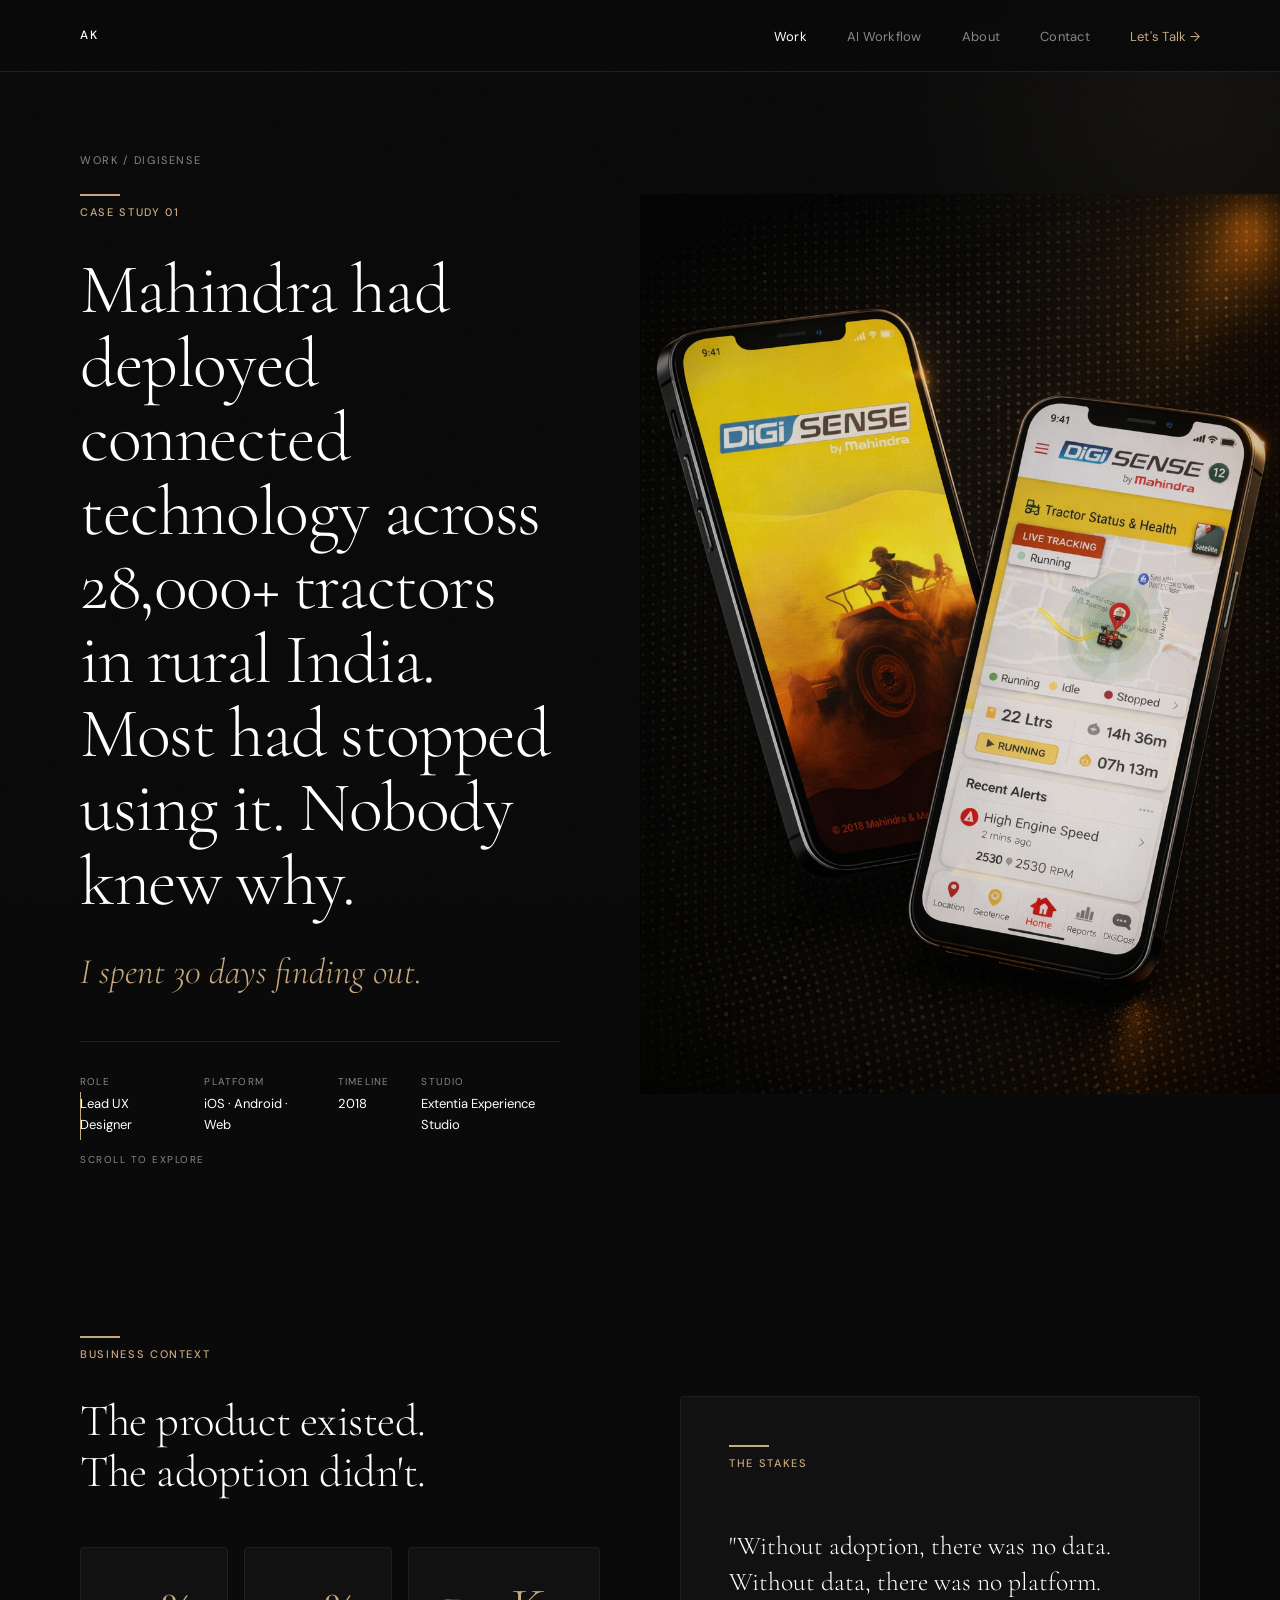
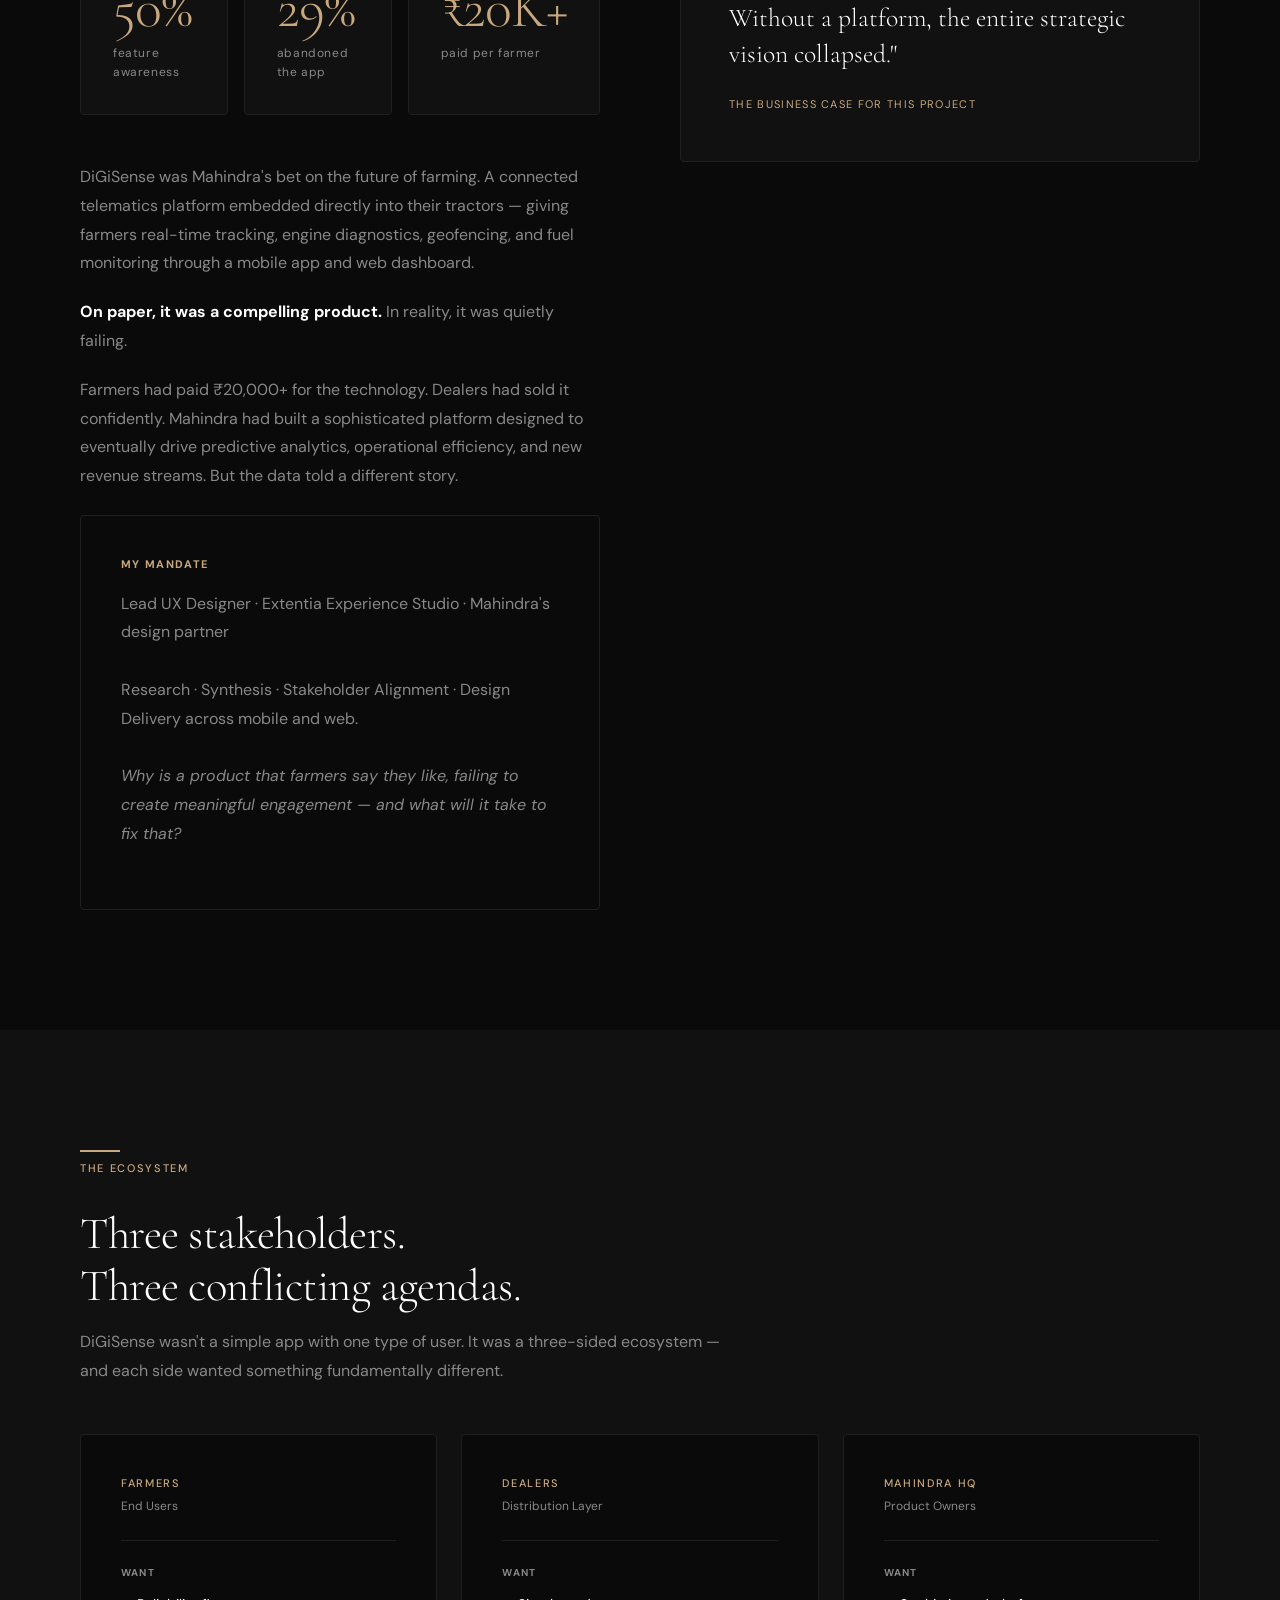
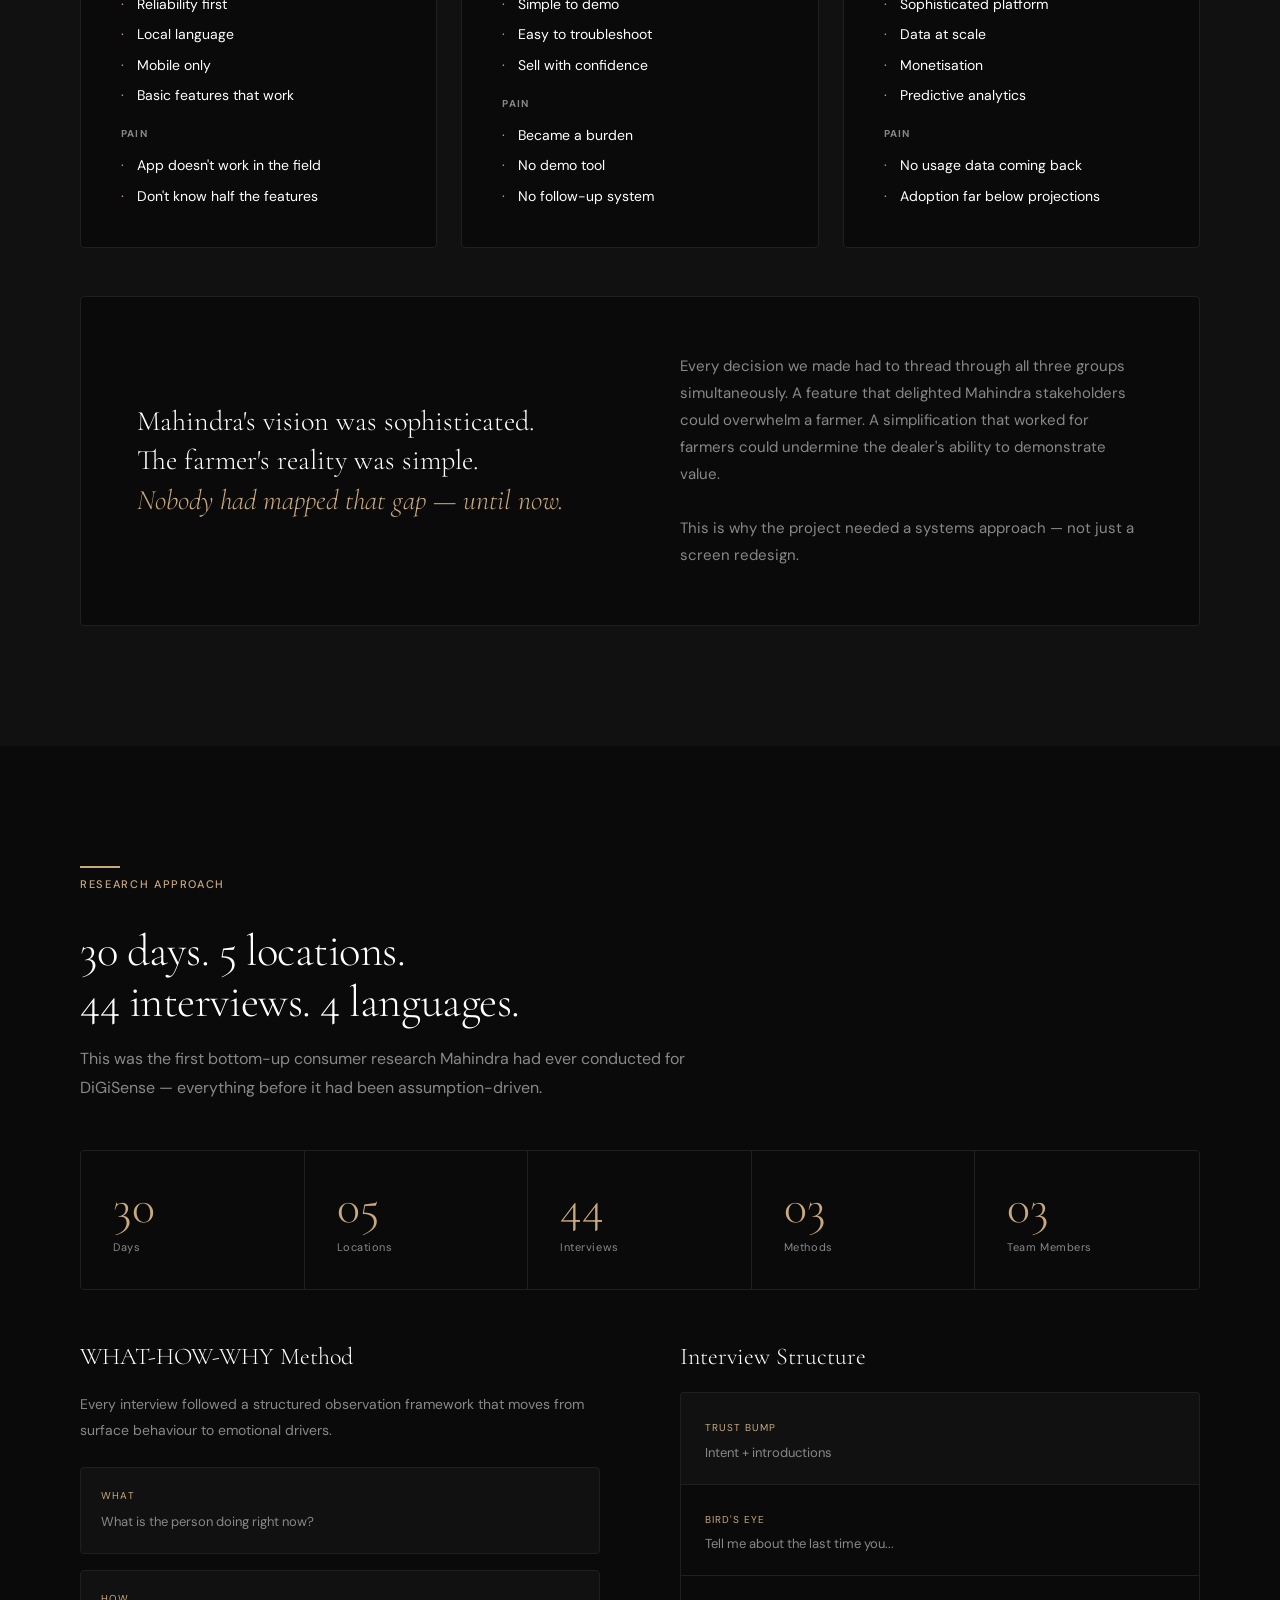
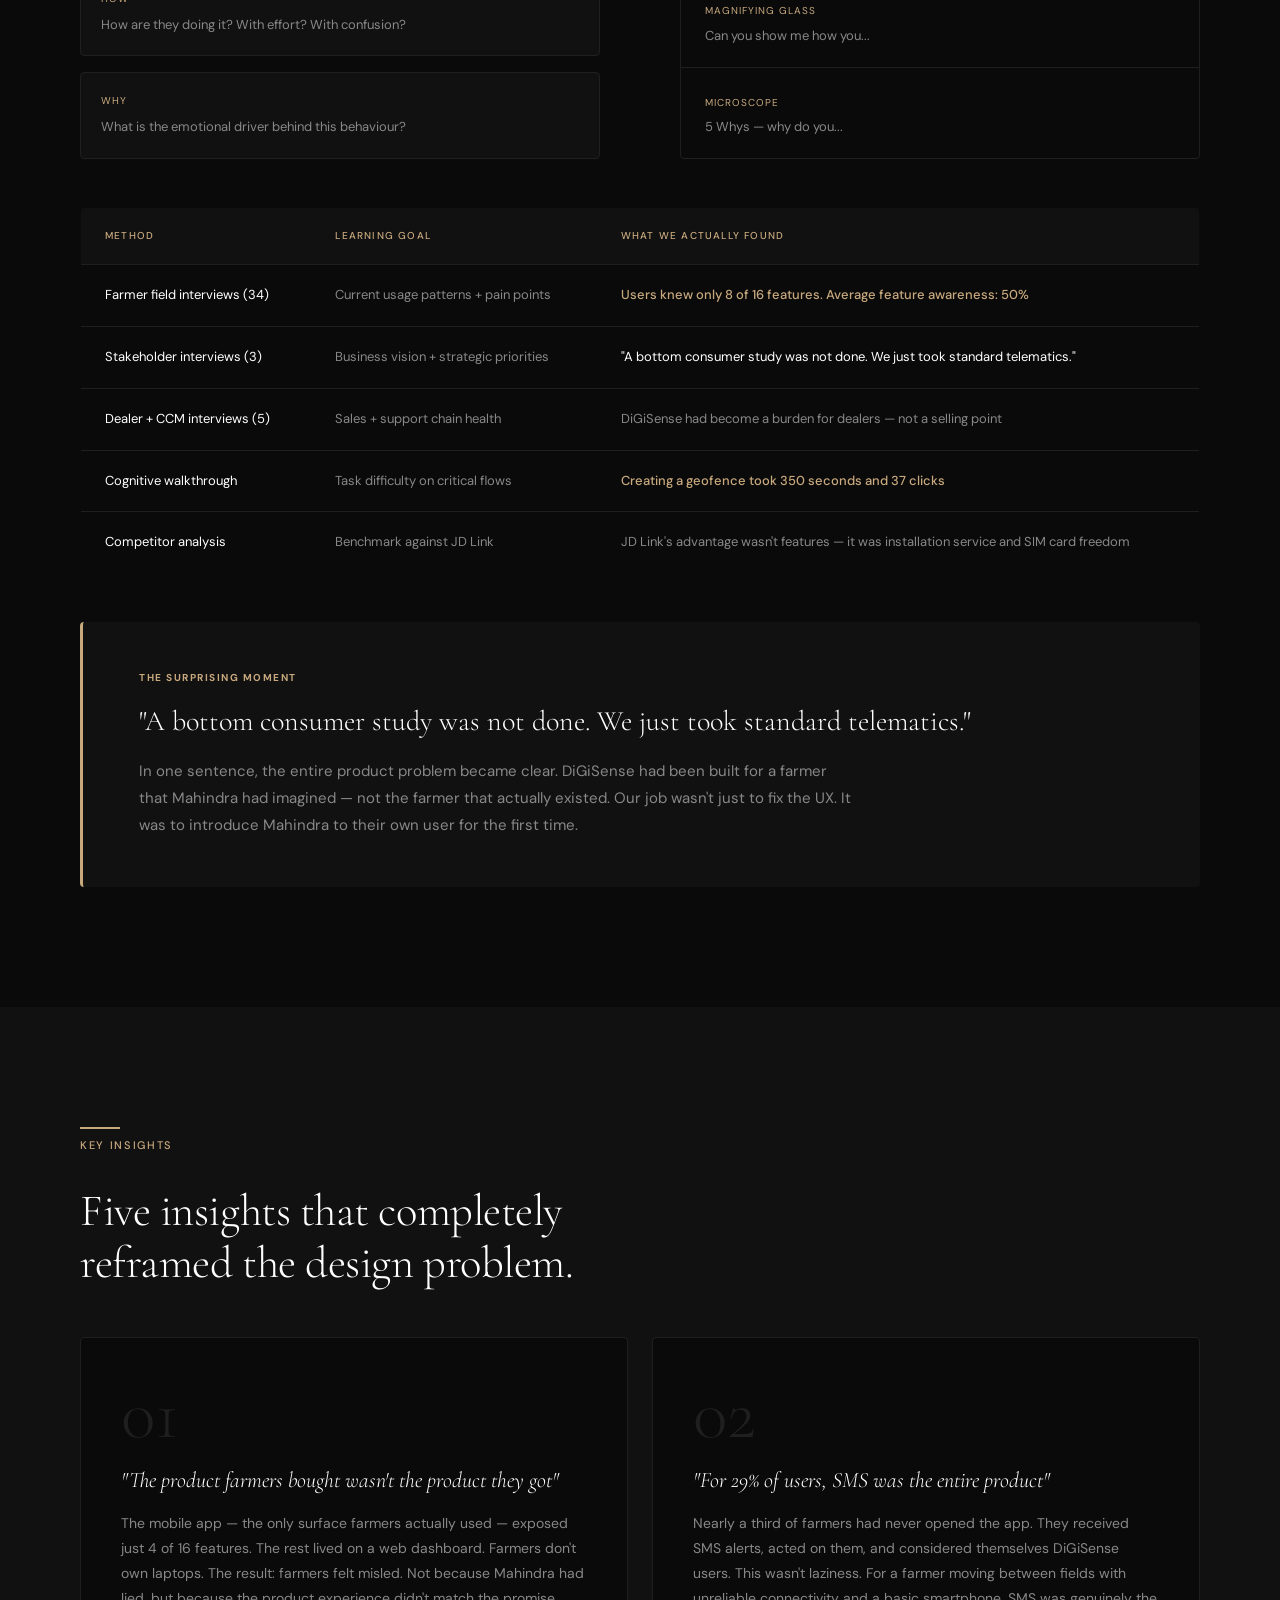
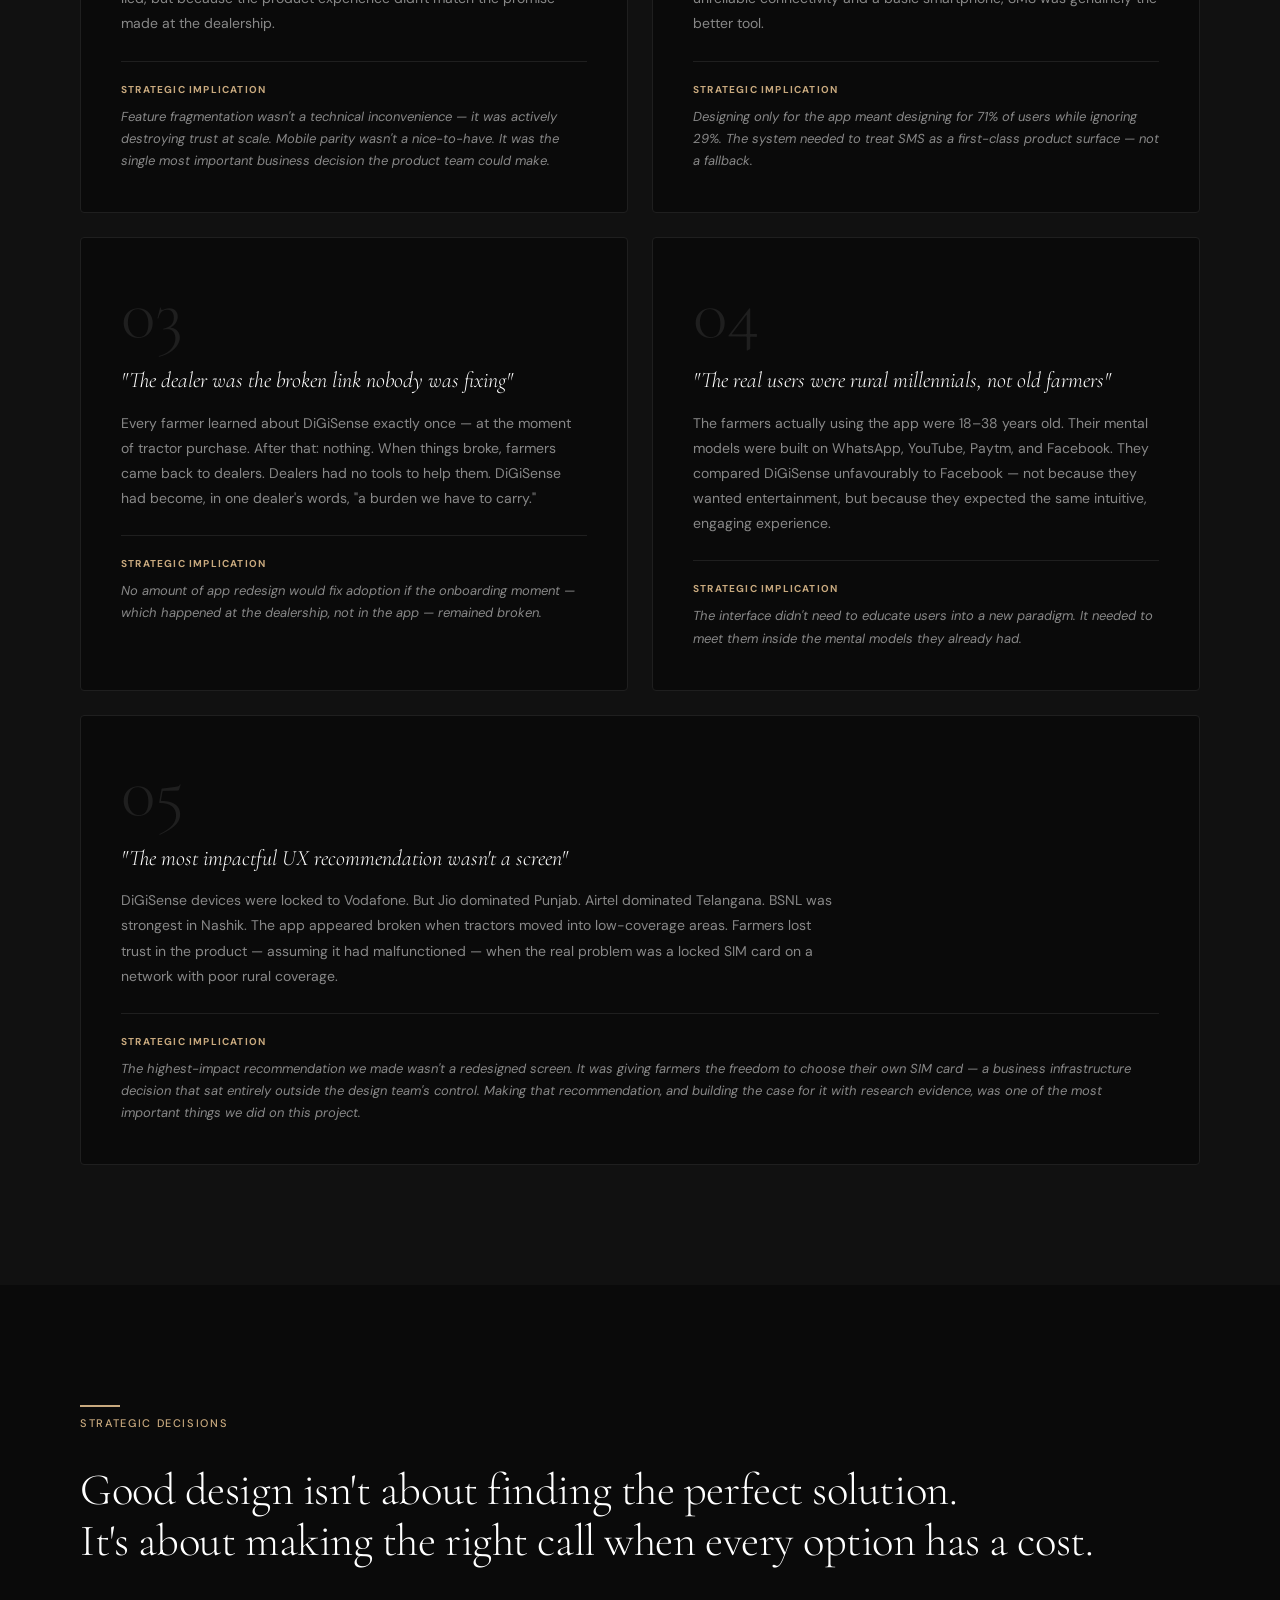
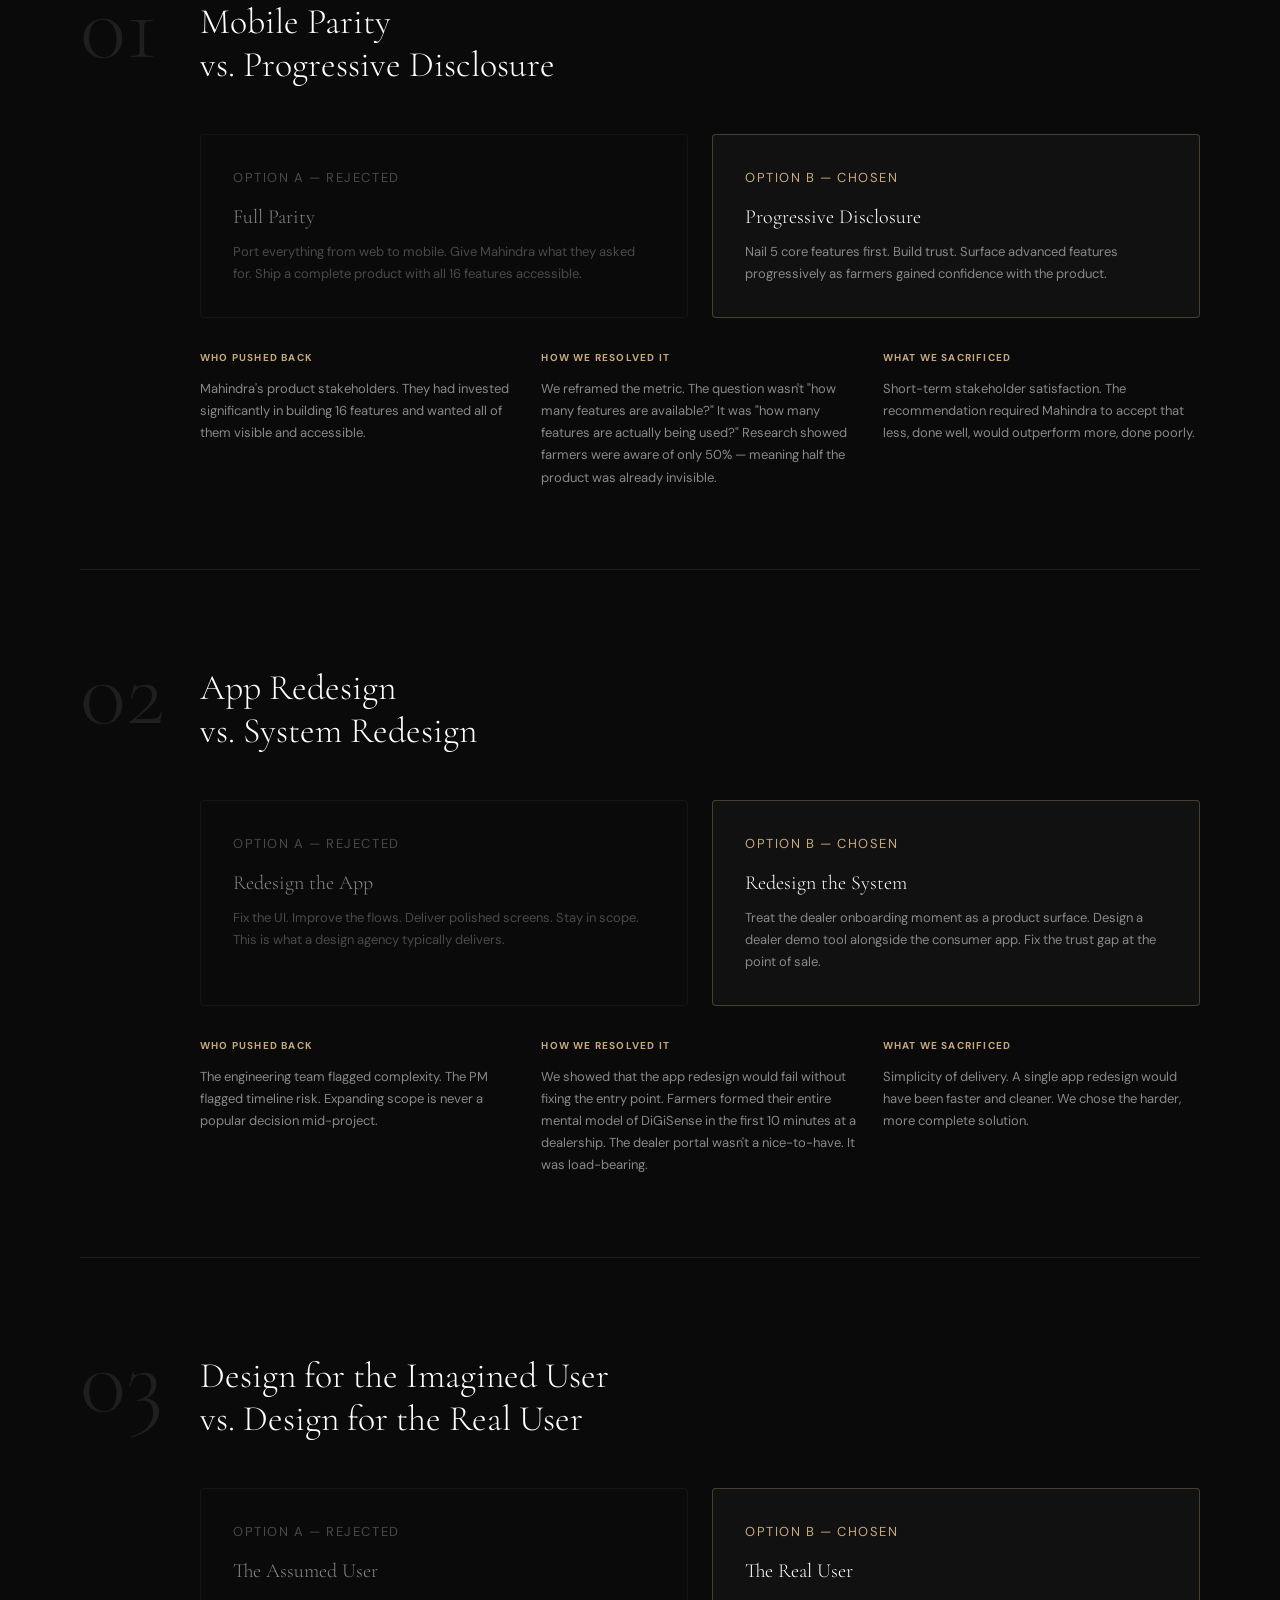
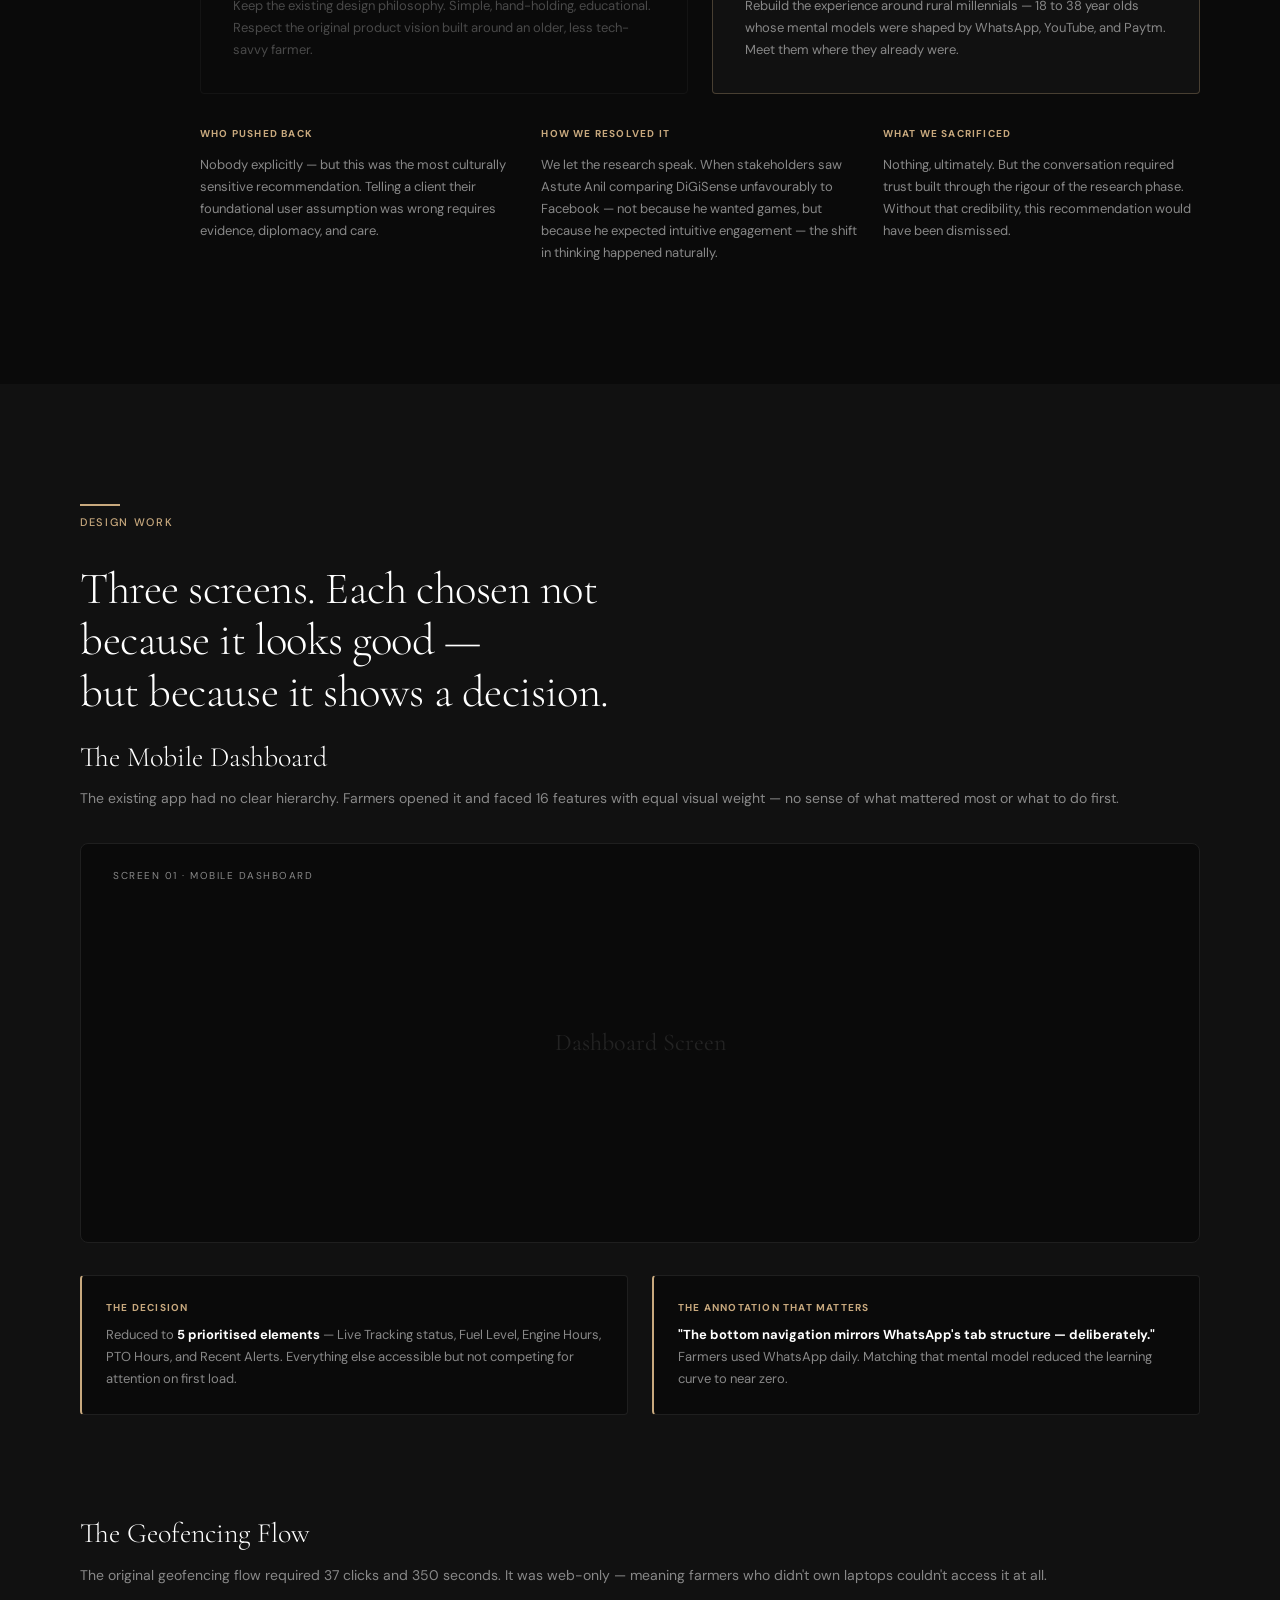
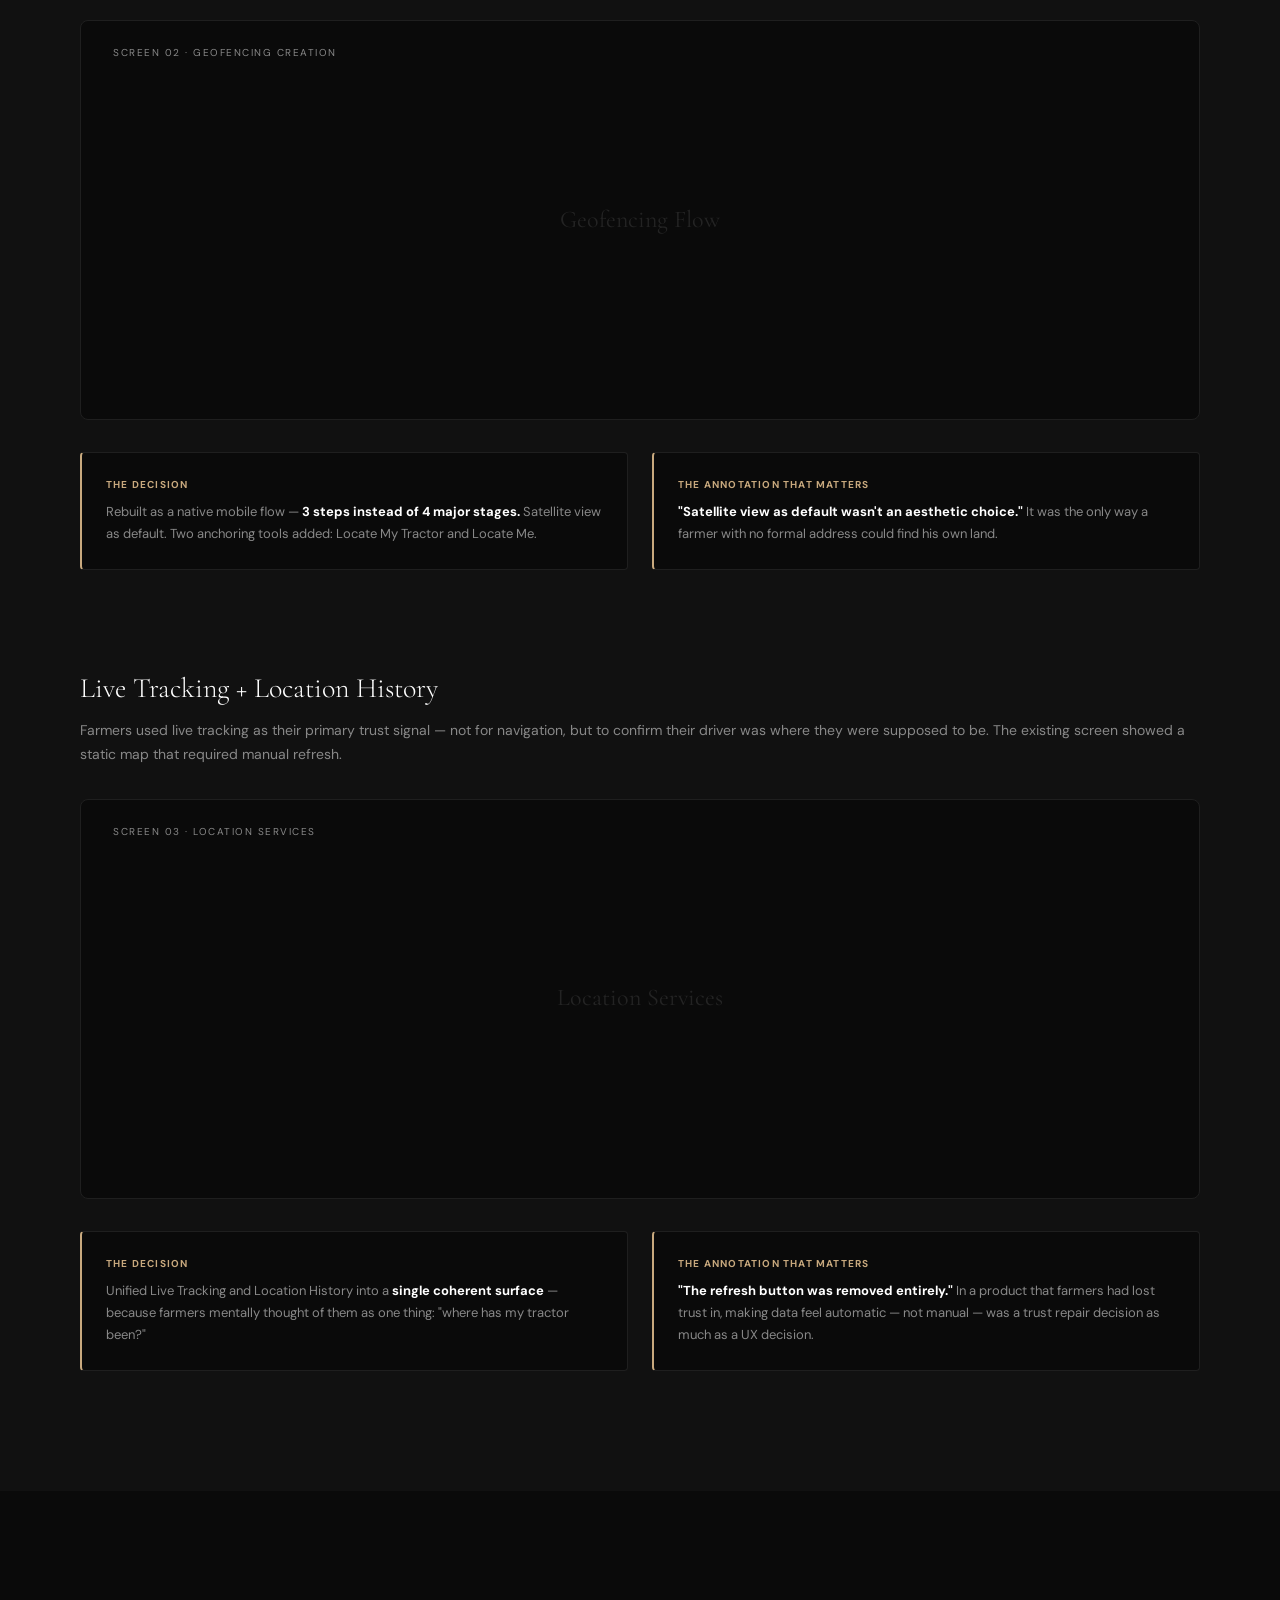
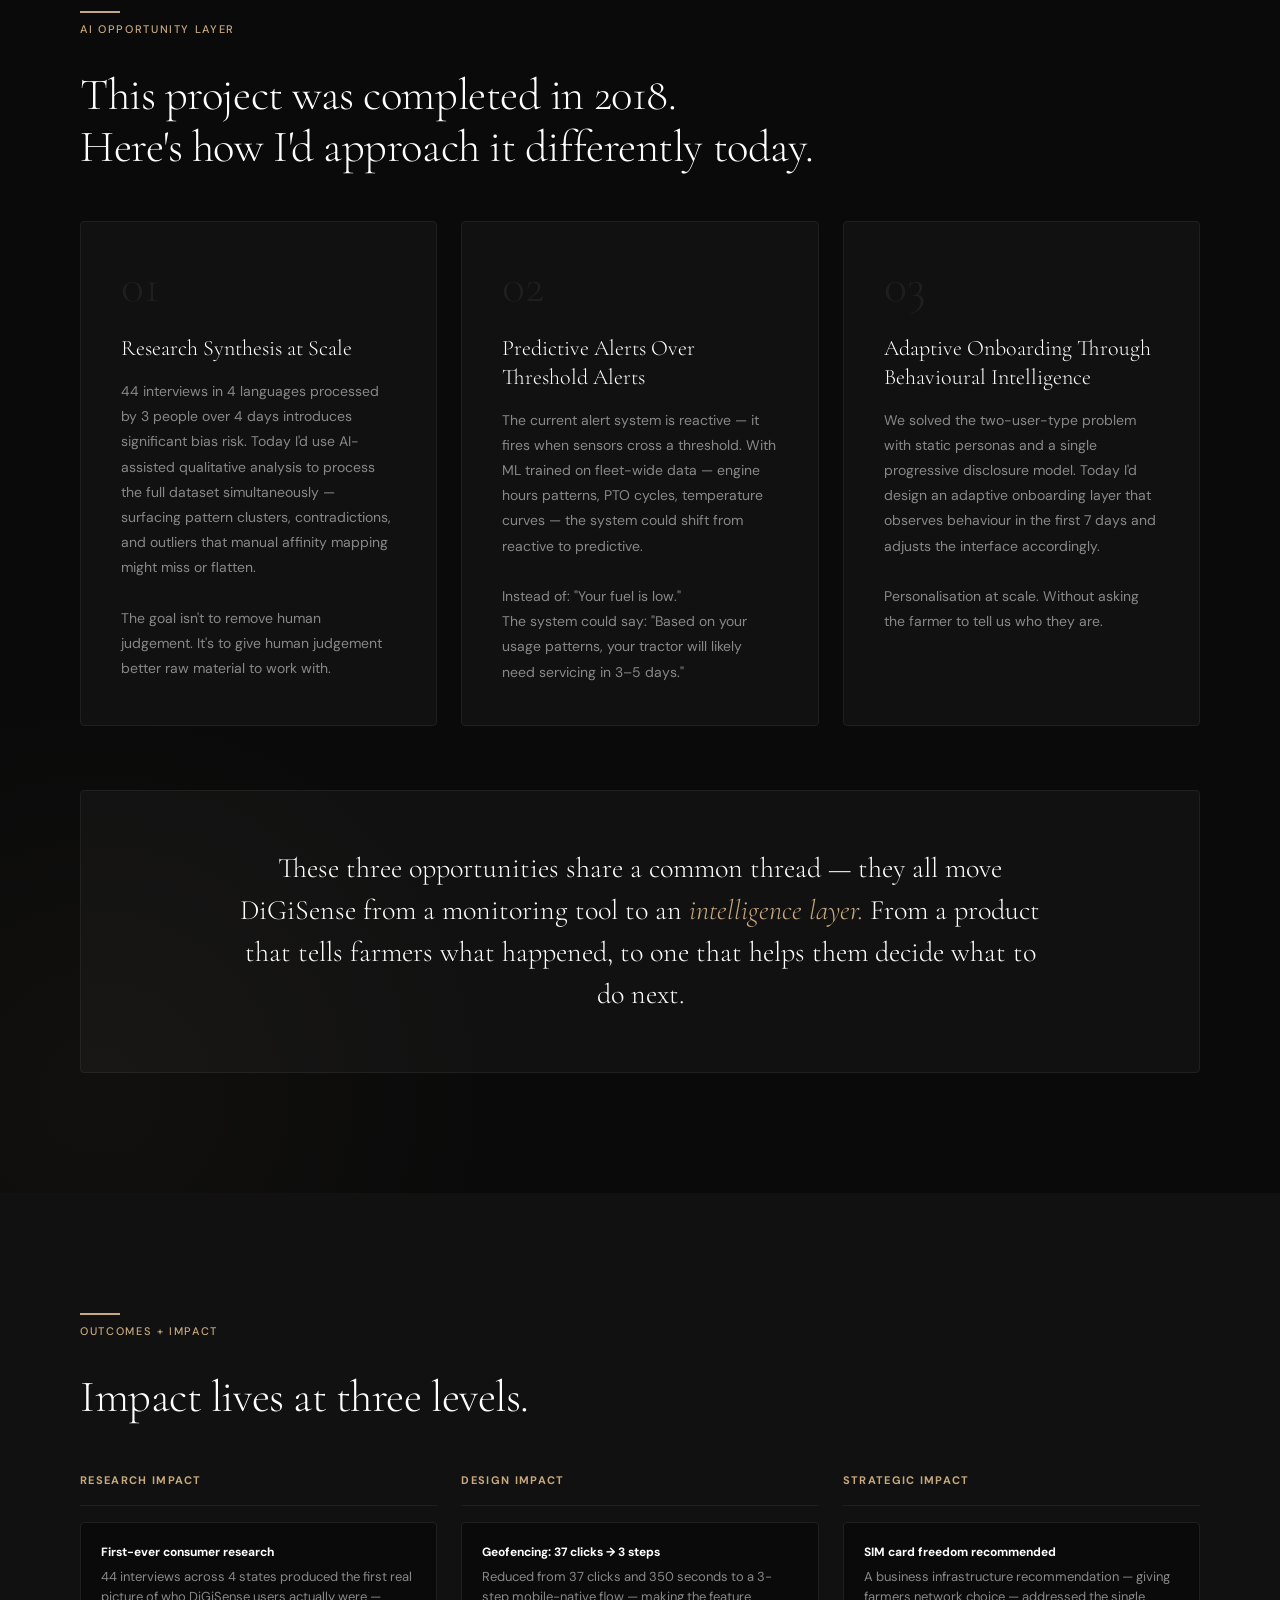
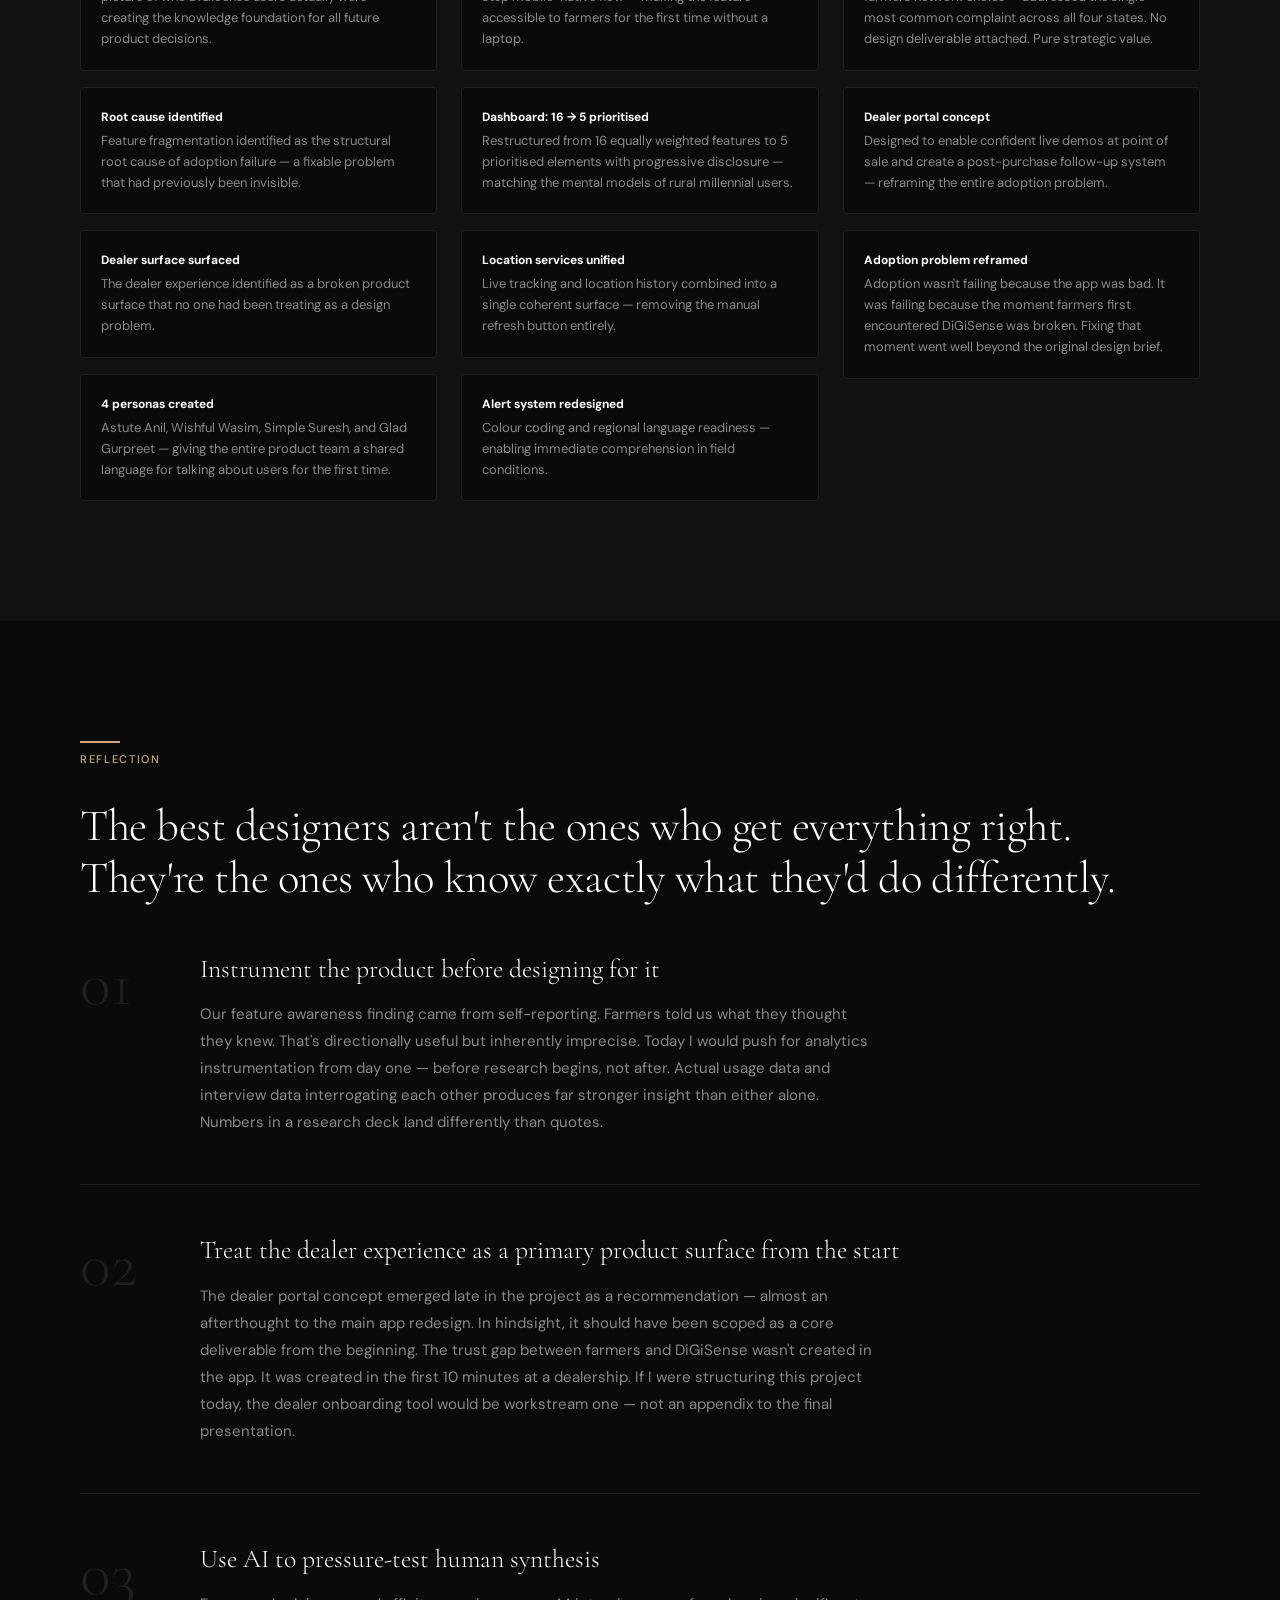
==== digisense.html @ 22fe9396 "Homepage done Fixing section started-" ====
<!DOCTYPE html>
<html lang="en">
<head>
<meta charset="UTF-8">
<meta name="viewport" content="width=device-width, initial-scale=1.0">
<title>Mahindra DiGiSense — Ameya Kulkarni</title>
<link rel="preconnect" href="https://fonts.googleapis.com">
<link rel="preconnect" href="https://fonts.gstatic.com" crossorigin>
<link href="https://fonts.googleapis.com/css2?family=Cormorant+Garamond:ital,wght@0,300;0,400;1,300;1,400&family=DM+Sans:wght@300;400;500&display=swap" rel="stylesheet">
<style>
  :root {
    --bg: #0A0A0A;
    --surface: #111111;
    --border: #1F1F1F;
    --text: #FFFFFF;
    --muted: #888888;
    --accent: #C8A97E;
    --font-display: 'Cormorant Garamond', serif;
    --font-body: 'DM Sans', sans-serif;
  }

  *, *::before, *::after { box-sizing: border-box; margin: 0; padding: 0; }

  html { scroll-behavior: smooth; }

  body {
    background: var(--bg);
    color: var(--text);
    font-family: var(--font-body);
    font-weight: 400;
    line-height: 1.6;
    -webkit-font-smoothing: antialiased;
  }

  /* ── NOISE TEXTURE OVERLAY ── */
  body::before {
    content: '';
    position: fixed;
    inset: 0;
    background-image: url("data:image/svg+xml,%3Csvg viewBox='0 0 256 256' xmlns='http://www.w3.org/2000/svg'%3E%3Cfilter id='noise'%3E%3CfeTurbulence type='fractalNoise' baseFrequency='0.9' numOctaves='4' stitchTiles='stitch'/%3E%3C/filter%3E%3Crect width='100%25' height='100%25' filter='url(%23noise)' opacity='0.03'/%3E%3C/svg%3E");
    pointer-events: none;
    z-index: 1000;
    opacity: 0.4;
  }

  /* ── NAVIGATION ── */
  nav {
    position: fixed;
    top: 0;
    left: 0;
    right: 0;
    height: 72px;
    display: flex;
    align-items: center;
    justify-content: space-between;
    padding: 0 80px;
    background: rgba(10,10,10,0.92);
    backdrop-filter: blur(12px);
    border-bottom: 1px solid var(--border);
    z-index: 100;
  }

  .nav-logo {
    font-family: var(--font-body);
    font-size: 12px;
    font-weight: 500;
    letter-spacing: 0.2em;
    color: var(--text);
    text-decoration: none;
  }

  .nav-links {
    display: flex;
    align-items: center;
    gap: 40px;
    list-style: none;
  }

  .nav-links a {
    font-size: 13px;
    color: var(--muted);
    text-decoration: none;
    letter-spacing: 0.02em;
    transition: color 0.2s;
  }

  .nav-links a:hover,
  .nav-links a.active { color: var(--text); }

  .nav-links .cta {
    color: var(--accent);
  }

  /* ── HAMBURGER BUTTON ── */
  .nav-hamburger {
    display: none;
    flex-direction: column;
    justify-content: center;
    align-items: flex-end;
    gap: 5px;
    width: 44px;
    height: 44px;
    background: none;
    border: none;
    cursor: pointer;
    padding: 0;
    flex-shrink: 0;
  }

  .nav-hamburger span {
    display: block;
    height: 1.5px;
    background: var(--text);
    border-radius: 1px;
    transform-origin: right center;
    transition: transform 0.35s cubic-bezier(0.16, 1, 0.3, 1),
                opacity 0.2s ease,
                width 0.3s cubic-bezier(0.16, 1, 0.3, 1);
  }

  .nav-hamburger span:nth-child(1) { width: 24px; }
  .nav-hamburger span:nth-child(2) { width: 18px; }
  .nav-hamburger span:nth-child(3) { width: 12px; }

  .nav-hamburger.is-open span:nth-child(1) {
    width: 24px;
    transform: translateY(6.5px) rotate(-45deg);
  }
  .nav-hamburger.is-open span:nth-child(2) {
    opacity: 0;
    width: 0;
  }
  .nav-hamburger.is-open span:nth-child(3) {
    width: 24px;
    transform: translateY(-6.5px) rotate(45deg);
  }

  /* ── MOBILE MENU OVERLAY ── */
  .mobile-menu {
    position: fixed;
    inset: 0;
    background: rgba(10, 10, 10, 0.97);
    backdrop-filter: blur(20px);
    -webkit-backdrop-filter: blur(20px);
    z-index: 99;
    display: flex;
    flex-direction: column;
    justify-content: center;
    padding: 96px 40px 48px;
    opacity: 0;
    pointer-events: none;
    transition: opacity 0.3s ease;
  }

  .mobile-menu.is-open {
    opacity: 1;
    pointer-events: all;
  }

  .mobile-menu-links {
    list-style: none;
    display: flex;
    flex-direction: column;
    gap: 0;
    flex: 1;
    justify-content: center;
  }

  .mobile-menu-links li {
    overflow: hidden;
    border-bottom: 1px solid var(--border);
  }

  .mobile-menu-links li:first-child {
    border-top: 1px solid var(--border);
  }

  .mobile-menu-links a {
    display: flex;
    align-items: center;
    justify-content: space-between;
    font-family: var(--font-display);
    font-size: clamp(36px, 9vw, 52px);
    font-weight: 300;
    color: var(--muted);
    text-decoration: none;
    letter-spacing: -0.01em;
    line-height: 1;
    padding: 22px 0;
    transform: translateY(48px);
    opacity: 0;
    transition: transform 0.5s cubic-bezier(0.16, 1, 0.3, 1),
                opacity 0.4s ease,
                color 0.2s ease;
  }

  .mobile-menu.is-open .mobile-menu-links a {
    transform: translateY(0);
    opacity: 1;
  }

  .mobile-menu.is-open .mobile-menu-links li:nth-child(1) a { transition-delay: 0.07s; }
  .mobile-menu.is-open .mobile-menu-links li:nth-child(2) a { transition-delay: 0.13s; }
  .mobile-menu.is-open .mobile-menu-links li:nth-child(3) a { transition-delay: 0.19s; }
  .mobile-menu.is-open .mobile-menu-links li:nth-child(4) a { transition-delay: 0.25s; }

  .mobile-menu-links a:hover { color: var(--text); }

  .mobile-menu-links a .menu-arrow {
    font-family: var(--font-body);
    font-size: 16px;
    color: var(--border);
    transition: color 0.2s, transform 0.2s;
    flex-shrink: 0;
  }

  .mobile-menu-links a:hover .menu-arrow {
    color: var(--accent);
    transform: translate(4px, -4px);
  }

  .mobile-menu-footer {
    padding-top: 32px;
    border-top: 1px solid var(--border);
    display: flex;
    justify-content: space-between;
    align-items: center;
    flex-shrink: 0;
  }

  .mobile-menu-footer-label {
    font-size: 11px;
    letter-spacing: 0.12em;
    color: var(--muted);
    text-transform: uppercase;
  }

  .mobile-menu-footer-cta {
    font-size: 12px;
    font-weight: 500;
    letter-spacing: 0.1em;
    color: var(--accent);
    text-decoration: none;
    text-transform: uppercase;
    transition: opacity 0.2s;
  }

  .mobile-menu-footer-cta:hover { opacity: 0.75; }

  /* ── LAYOUT HELPERS ── */
  .container {
    max-width: 1280px;
    margin: 0 auto;
    padding: 0 80px;
  }

  .section-label {
    display: flex;
    flex-direction: column;
    gap: 8px;
    margin-bottom: 32px;
  }

  .section-label::before {
    content: '';
    display: block;
    width: 40px;
    height: 2px;
    background: var(--accent);
  }

  .section-label span {
    font-size: 11px;
    font-weight: 500;
    letter-spacing: 0.15em;
    color: var(--accent);
    text-transform: uppercase;
  }

  .divider {
    width: 100%;
    height: 1px;
    background: var(--border);
  }

  /* ── SCROLL REVEAL ── */
  .reveal {
    opacity: 0;
    transform: translateY(24px);
    transition: opacity 0.7s ease, transform 0.7s ease;
  }

  .reveal.visible {
    opacity: 1;
    transform: none;
  }

  /* ── HERO ── */
  .hero {
    min-height: 100vh;
    display: grid;
    grid-template-columns: 1fr 1fr;
    align-items: center;
    padding-top: 72px;
    position: relative;
    overflow: hidden;
  }

  .hero::after {
    content: '';
    position: absolute;
    top: -200px;
    right: -200px;
    width: 600px;
    height: 600px;
    background: radial-gradient(circle, rgba(200,169,126,0.06) 0%, transparent 70%);
    pointer-events: none;
  }

  .hero-content {
    padding: 80px;
    display: flex;
    flex-direction: column;
    gap: 0;
  }

  .hero-breadcrumb {
    font-size: 11px;
    letter-spacing: 0.15em;
    color: var(--muted);
    text-transform: uppercase;
    margin-bottom: 24px;
  }

  .hero-headline {
    font-family: var(--font-display);
    font-size: clamp(52px, 5.5vw, 80px);
    font-weight: 300;
    line-height: 1.05;
    letter-spacing: -0.02em;
    color: var(--text);
    margin-bottom: 32px;
  }

  .hero-subheadline {
    font-family: var(--font-display);
    font-size: clamp(28px, 2.8vw, 40px);
    font-weight: 300;
    font-style: italic;
    color: var(--accent);
    margin-bottom: 48px;
    line-height: 1.2;
  }

  .hero-meta {
    display: flex;
    gap: 32px;
    padding-top: 32px;
    border-top: 1px solid var(--border);
  }

  .hero-meta-item {
    display: flex;
    flex-direction: column;
    gap: 4px;
  }

  .hero-meta-label {
    font-size: 10px;
    letter-spacing: 0.12em;
    color: var(--muted);
    text-transform: uppercase;
  }

  .hero-meta-value {
    font-size: 13px;
    color: var(--text);
  }

  .hero-image {
    height: 100vh;
    background: var(--surface);
    position: relative;
    display: flex;
    align-items: center;
    justify-content: center;
    overflow: hidden;
  }

  .hero-image img {
    width: 100%;
    height: 100%;
    object-fit: cover;
    object-position: center;
    opacity: 0.9;
  }

  .hero-image-placeholder {
    display: flex;
    flex-direction: column;
    align-items: center;
    gap: 16px;
    opacity: 0.3;
  }

  .hero-image-placeholder span {
    font-family: var(--font-display);
    font-size: 48px;
    font-weight: 300;
    color: var(--muted);
    letter-spacing: 0.1em;
  }

  .scroll-indicator {
    position: absolute;
    bottom: 48px;
    left: 80px;
    display: flex;
    flex-direction: column;
    align-items: flex-start;
    gap: 12px;
  }

  .scroll-indicator::before {
    content: '';
    display: block;
    width: 1px;
    height: 48px;
    background: var(--accent);
    animation: scrollPulse 2s ease-in-out infinite;
  }

  @keyframes scrollPulse {
    0%, 100% { opacity: 1; transform: scaleY(1); }
    50% { opacity: 0.4; transform: scaleY(0.6); }
  }

  .scroll-indicator span {
    font-size: 10px;
    letter-spacing: 0.15em;
    color: var(--muted);
    text-transform: uppercase;
  }

  /* ── BUSINESS CONTEXT ── */
  .business-context {
    padding: 120px 0;
    background: var(--bg);
  }

  .stats-row {
    display: grid;
    grid-template-columns: repeat(3, 1fr);
    gap: 16px;
    margin: 48px 0;
  }

  .stat-card {
    background: var(--surface);
    border: 1px solid var(--border);
    border-radius: 4px;
    padding: 32px;
    display: flex;
    flex-direction: column;
    gap: 8px;
  }

  .stat-number {
    font-family: var(--font-display);
    font-size: 56px;
    font-weight: 300;
    color: var(--accent);
    line-height: 1;
    letter-spacing: -0.02em;
  }

  .stat-label {
    font-size: 12px;
    color: var(--muted);
    letter-spacing: 0.05em;
  }

  .two-col {
    display: grid;
    grid-template-columns: 1fr 1fr;
    gap: 80px;
    align-items: start;
  }

  .pull-quote {
    background: var(--surface);
    border: 1px solid var(--border);
    border-radius: 4px;
    padding: 48px;
    display: flex;
    flex-direction: column;
    gap: 24px;
  }

  .pull-quote blockquote {
    font-family: var(--font-display);
    font-size: clamp(20px, 2vw, 28px);
    font-weight: 300;
    line-height: 1.4;
    color: var(--text);
  }

  .pull-quote cite {
    font-size: 11px;
    letter-spacing: 0.12em;
    color: var(--accent);
    text-transform: uppercase;
    font-style: normal;
  }

  .mandate-block {
    background: var(--bg);
    border: 1px solid var(--border);
    border-radius: 4px;
    padding: 40px;
    margin-top: 24px;
  }

  .mandate-block h4 {
    font-size: 11px;
    letter-spacing: 0.12em;
    color: var(--accent);
    text-transform: uppercase;
    margin-bottom: 16px;
  }

  .mandate-block p {
    font-size: 14px;
    color: var(--muted);
    line-height: 1.7;
  }

  .body-copy h2 {
    font-family: var(--font-display);
    font-size: clamp(36px, 3.5vw, 52px);
    font-weight: 300;
    line-height: 1.15;
    letter-spacing: -0.01em;
    margin-bottom: 32px;
  }

  .body-copy p {
    font-size: 16px;
    color: var(--muted);
    line-height: 1.8;
    margin-bottom: 20px;
  }

  .body-copy p strong {
    color: var(--text);
  }

  /* ── COMPLEXITY MAP ── */
  .complexity-map {
    padding: 120px 0;
    background: var(--surface);
  }

  .stakeholder-grid {
    display: grid;
    grid-template-columns: repeat(3, 1fr);
    gap: 24px;
    margin: 48px 0;
  }

  .stakeholder-card {
    background: var(--bg);
    border: 1px solid var(--border);
    border-radius: 4px;
    padding: 40px;
    transition: border-color 0.3s;
  }

  .stakeholder-card:hover {
    border-color: var(--accent);
  }

  .stakeholder-title {
    font-size: 11px;
    font-weight: 500;
    letter-spacing: 0.15em;
    color: var(--accent);
    text-transform: uppercase;
    margin-bottom: 4px;
  }

  .stakeholder-sub {
    font-size: 12px;
    color: var(--muted);
    margin-bottom: 24px;
    padding-bottom: 24px;
    border-bottom: 1px solid var(--border);
  }

  .stakeholder-list h5 {
    font-size: 10px;
    letter-spacing: 0.12em;
    color: var(--muted);
    text-transform: uppercase;
    margin-bottom: 12px;
    margin-top: 20px;
  }

  .stakeholder-list ul {
    list-style: none;
    display: flex;
    flex-direction: column;
    gap: 8px;
  }

  .stakeholder-list li {
    font-size: 14px;
    color: var(--text);
    padding-left: 16px;
    position: relative;
  }

  .stakeholder-list li::before {
    content: '·';
    position: absolute;
    left: 0;
    color: var(--accent);
  }

  .tension-block {
    background: var(--bg);
    border: 1px solid var(--border);
    border-radius: 4px;
    padding: 56px;
    display: grid;
    grid-template-columns: 1fr 1fr;
    gap: 80px;
    align-items: center;
  }

  .tension-block h3 {
    font-family: var(--font-display);
    font-size: clamp(24px, 2.2vw, 32px);
    font-weight: 300;
    line-height: 1.4;
    color: var(--text);
  }

  .tension-block h3 em {
    color: var(--accent);
    font-style: italic;
  }

  .tension-block p {
    font-size: 15px;
    color: var(--muted);
    line-height: 1.8;
  }

  /* ── RESEARCH ── */
  .research {
    padding: 120px 0;
    background: var(--bg);
  }

  .research-stats {
    display: grid;
    grid-template-columns: repeat(5, 1fr);
    gap: 0;
    margin: 48px 0;
    border: 1px solid var(--border);
    border-radius: 4px;
    overflow: hidden;
  }

  .research-stat {
    padding: 32px;
    display: flex;
    flex-direction: column;
    gap: 8px;
    border-right: 1px solid var(--border);
  }

  .research-stat:last-child { border-right: none; }

  .research-stat-number {
    font-family: var(--font-display);
    font-size: 48px;
    font-weight: 300;
    color: var(--accent);
    line-height: 1;
  }

  .research-stat-label {
    font-size: 11px;
    color: var(--muted);
    letter-spacing: 0.05em;
  }

  .methods-table {
    width: 100%;
    border-collapse: collapse;
    margin: 48px 0;
    border: 1px solid var(--border);
    border-radius: 4px;
    overflow: hidden;
  }

  .methods-table th {
    font-size: 10px;
    font-weight: 500;
    letter-spacing: 0.12em;
    color: var(--accent);
    text-transform: uppercase;
    padding: 20px 24px;
    text-align: left;
    border-bottom: 1px solid var(--border);
    background: var(--surface);
  }

  .methods-table td {
    padding: 20px 24px;
    font-size: 13px;
    color: var(--muted);
    border-bottom: 1px solid var(--border);
    vertical-align: top;
    line-height: 1.6;
  }

  .methods-table tr:last-child td { border-bottom: none; }

  .methods-table td:first-child {
    color: var(--text);
    font-weight: 400;
  }

  .methods-table td.highlight {
    color: var(--text);
  }

  .methods-table td.gold {
    color: var(--accent);
    font-weight: 500;
  }

  .surprise-callout {
    background: var(--surface);
    border-radius: 4px;
    padding: 48px 56px;
    border-left: 3px solid var(--accent);
    margin-top: 32px;
  }

  .surprise-callout h4 {
    font-size: 10px;
    letter-spacing: 0.15em;
    color: var(--accent);
    text-transform: uppercase;
    margin-bottom: 16px;
  }

  .surprise-callout blockquote {
    font-family: var(--font-display);
    font-size: clamp(22px, 2.2vw, 30px);
    font-weight: 300;
    color: var(--text);
    line-height: 1.4;
    margin-bottom: 16px;
  }

  .surprise-callout p {
    font-size: 15px;
    color: var(--muted);
    line-height: 1.8;
    max-width: 720px;
  }

  /* ── INSIGHTS ── */
  .insights {
    padding: 120px 0;
    background: var(--surface);
  }

  .insights-grid {
    display: grid;
    grid-template-columns: 1fr 1fr;
    gap: 24px;
    margin-top: 48px;
  }

  .insight-card {
    background: var(--bg);
    border: 1px solid var(--border);
    border-radius: 4px;
    padding: 40px;
    transition: border-color 0.3s, transform 0.3s;
  }

  .insight-card:hover {
    border-color: rgba(200,169,126,0.4);
    transform: translateY(-2px);
  }

  .insight-number {
    font-family: var(--font-display);
    font-size: 72px;
    font-weight: 300;
    color: var(--border);
    line-height: 1;
    margin-bottom: 16px;
  }

  .insight-title {
    font-family: var(--font-display);
    font-size: 22px;
    font-weight: 300;
    font-style: italic;
    color: var(--text);
    margin-bottom: 16px;
    line-height: 1.3;
  }

  .insight-body {
    font-size: 14px;
    color: var(--muted);
    line-height: 1.8;
    margin-bottom: 24px;
  }

  .insight-implication {
    padding-top: 20px;
    border-top: 1px solid var(--border);
  }

  .insight-implication h5 {
    font-size: 10px;
    letter-spacing: 0.12em;
    color: var(--accent);
    text-transform: uppercase;
    margin-bottom: 8px;
  }

  .insight-implication p {
    font-size: 13px;
    color: var(--muted);
    line-height: 1.7;
    font-style: italic;
  }

  /* ── DECISIONS ── */
  .decisions {
    padding: 120px 0;
    background: var(--bg);
  }

  .decision-block {
    margin-bottom: 80px;
    padding-bottom: 80px;
    border-bottom: 1px solid var(--border);
  }

  .decision-block:last-child {
    border-bottom: none;
    margin-bottom: 0;
    padding-bottom: 0;
  }

  .decision-header {
    display: grid;
    grid-template-columns: 80px 1fr;
    gap: 40px;
    align-items: start;
    margin-bottom: 48px;
  }

  .decision-num {
    font-family: var(--font-display);
    font-size: 96px;
    font-weight: 300;
    color: var(--border);
    line-height: 0.9;
  }

  .decision-title {
    font-family: var(--font-display);
    font-size: clamp(28px, 2.8vw, 40px);
    font-weight: 300;
    line-height: 1.2;
    color: var(--text);
    padding-top: 16px;
  }

  .decision-options {
    display: grid;
    grid-template-columns: 1fr 1fr;
    gap: 24px;
    margin-bottom: 32px;
    margin-left: 120px;
  }

  .option-card {
    padding: 32px;
    border-radius: 4px;
    border: 1px solid var(--border);
  }

  .option-card.rejected {
    background: var(--bg);
    opacity: 0.5;
  }

  .option-card.chosen {
    background: var(--surface);
    border-color: rgba(200,169,126,0.3);
  }

  .option-label {
    font-size: 10px;
    letter-spacing: 0.12em;
    text-transform: uppercase;
    margin-bottom: 12px;
  }

  .option-card.rejected .option-label { color: var(--muted); }
  .option-card.chosen .option-label { color: var(--accent); }

  .option-card h4 {
    font-family: var(--font-display);
    font-size: 20px;
    font-weight: 300;
    color: var(--text);
    margin-bottom: 8px;
  }

  .option-card p {
    font-size: 13px;
    color: var(--muted);
    line-height: 1.7;
  }

  .decision-reasoning {
    margin-left: 120px;
    display: grid;
    grid-template-columns: 1fr 1fr 1fr;
    gap: 24px;
  }

  .reasoning-block h5 {
    font-size: 10px;
    letter-spacing: 0.12em;
    color: var(--accent);
    text-transform: uppercase;
    margin-bottom: 12px;
  }

  .reasoning-block p {
    font-size: 13px;
    color: var(--muted);
    line-height: 1.7;
  }

  /* ── DESIGN WORK ── */
  .design-work {
    padding: 120px 0;
    background: var(--surface);
  }

  .screen-section {
    margin-bottom: 96px;
  }

  .screen-section:last-child { margin-bottom: 0; }

  .screen-container {
    background: var(--bg);
    border: 1px solid var(--border);
    border-radius: 8px;
    padding: 48px;
    margin-bottom: 32px;
    min-height: 400px;
    display: flex;
    align-items: center;
    justify-content: center;
    position: relative;
    overflow: hidden;
  }

  .screen-placeholder {
    display: flex;
    flex-direction: column;
    align-items: center;
    gap: 12px;
    opacity: 0.2;
  }

  .screen-placeholder span {
    font-family: var(--font-display);
    font-size: 24px;
    color: var(--muted);
  }

  .screen-label {
    font-size: 10px;
    letter-spacing: 0.15em;
    color: var(--muted);
    text-transform: uppercase;
    position: absolute;
    top: 24px;
    left: 32px;
  }

  .screen-annotations {
    display: grid;
    grid-template-columns: 1fr 1fr;
    gap: 24px;
  }

  .annotation {
    padding: 24px;
    background: var(--bg);
    border: 1px solid var(--border);
    border-radius: 4px;
    border-left: 2px solid var(--accent);
  }

  .annotation h5 {
    font-size: 10px;
    letter-spacing: 0.12em;
    color: var(--accent);
    text-transform: uppercase;
    margin-bottom: 8px;
  }

  .annotation p {
    font-size: 13px;
    color: var(--muted);
    line-height: 1.7;
  }

  .annotation p strong {
    color: var(--text);
  }

  .screen-title {
    font-family: var(--font-display);
    font-size: 28px;
    font-weight: 300;
    color: var(--text);
    margin-bottom: 8px;
  }

  .screen-problem {
    font-size: 14px;
    color: var(--muted);
    margin-bottom: 32px;
    line-height: 1.7;
  }

  /* ── AI LAYER ── */
  .ai-layer {
    padding: 120px 0;
    background: var(--bg);
    position: relative;
    overflow: hidden;
  }

  .ai-layer::before {
    content: '';
    position: absolute;
    bottom: -300px;
    left: -300px;
    width: 800px;
    height: 800px;
    background: radial-gradient(circle, rgba(200,169,126,0.04) 0%, transparent 70%);
    pointer-events: none;
  }

  .ai-opportunities {
    display: grid;
    grid-template-columns: repeat(3, 1fr);
    gap: 24px;
    margin-top: 48px;
  }

  .ai-card {
    background: var(--surface);
    border: 1px solid var(--border);
    border-radius: 4px;
    padding: 40px;
    transition: border-color 0.3s;
  }

  .ai-card:hover { border-color: rgba(200,169,126,0.3); }

  .ai-card-num {
    font-family: var(--font-display);
    font-size: 48px;
    font-weight: 300;
    color: var(--border);
    line-height: 1;
    margin-bottom: 24px;
  }

  .ai-card h3 {
    font-family: var(--font-display);
    font-size: 22px;
    font-weight: 300;
    color: var(--text);
    margin-bottom: 16px;
    line-height: 1.3;
  }

  .ai-card p {
    font-size: 14px;
    color: var(--muted);
    line-height: 1.8;
  }

  .ai-big-picture {
    margin-top: 64px;
    padding: 56px;
    background: var(--surface);
    border: 1px solid var(--border);
    border-radius: 4px;
    text-align: center;
  }

  .ai-big-picture p {
    font-family: var(--font-display);
    font-size: clamp(22px, 2.2vw, 30px);
    font-weight: 300;
    line-height: 1.5;
    color: var(--text);
    max-width: 800px;
    margin: 0 auto;
  }

  .ai-big-picture p em { color: var(--accent); font-style: italic; }

  /* ── OUTCOMES ── */
  .outcomes {
    padding: 120px 0;
    background: var(--surface);
  }

  .outcomes-grid {
    display: grid;
    grid-template-columns: repeat(3, 1fr);
    gap: 24px;
    margin-top: 48px;
  }

  .outcome-column {
    display: flex;
    flex-direction: column;
    gap: 16px;
  }

  .outcome-column-header {
    padding-bottom: 16px;
    border-bottom: 1px solid var(--border);
  }

  .outcome-column-header h3 {
    font-size: 11px;
    letter-spacing: 0.12em;
    color: var(--accent);
    text-transform: uppercase;
  }

  .outcome-item {
    padding: 20px;
    background: var(--bg);
    border: 1px solid var(--border);
    border-radius: 4px;
    font-size: 13px;
    color: var(--muted);
    line-height: 1.6;
  }

  .outcome-item strong {
    display: block;
    color: var(--text);
    margin-bottom: 4px;
    font-size: 12px;
  }

  /* ── REFLECTION ── */
  .reflection {
    padding: 120px 0;
    background: var(--bg);
  }

  .reflection-items {
    display: flex;
    flex-direction: column;
    gap: 0;
    margin-top: 48px;
  }

  .reflection-item {
    display: grid;
    grid-template-columns: 80px 1fr;
    gap: 40px;
    padding: 48px 0;
    border-bottom: 1px solid var(--border);
  }

  .reflection-item:first-child { padding-top: 0; }
  .reflection-item:last-child { border-bottom: none; }

  .reflection-num {
    font-family: var(--font-display);
    font-size: 64px;
    font-weight: 300;
    color: var(--border);
    line-height: 1;
  }

  .reflection-content h3 {
    font-family: var(--font-display);
    font-size: clamp(20px, 2vw, 26px);
    font-weight: 300;
    color: var(--text);
    margin-bottom: 16px;
    line-height: 1.3;
  }

  .reflection-content p {
    font-size: 15px;
    color: var(--muted);
    line-height: 1.8;
    max-width: 680px;
  }

  /* ── NEXT CASE STUDY CTA ── */
  .next-case {
    padding: 120px 0;
    background: var(--surface);
    text-align: center;
  }

  .next-case p {
    font-size: 11px;
    letter-spacing: 0.15em;
    color: var(--muted);
    text-transform: uppercase;
    margin-bottom: 24px;
  }

  .next-case h2 {
    font-family: var(--font-display);
    font-size: clamp(40px, 4vw, 64px);
    font-weight: 300;
    color: var(--text);
    margin-bottom: 48px;
    line-height: 1.1;
  }

  .btn {
    display: inline-flex;
    align-items: center;
    gap: 12px;
    padding: 16px 40px;
    border: 1px solid var(--accent);
    border-radius: 2px;
    color: var(--accent);
    font-size: 12px;
    font-weight: 500;
    letter-spacing: 0.1em;
    text-transform: uppercase;
    text-decoration: none;
    transition: background 0.2s, color 0.2s;
  }

  .btn:hover {
    background: var(--accent);
    color: var(--bg);
  }

  /* ── FOOTER ── */
  footer {
    padding: 48px 80px;
    border-top: 1px solid var(--border);
    display: flex;
    justify-content: space-between;
    align-items: center;
  }

  footer p {
    font-size: 12px;
    color: var(--muted);
  }

  footer a {
    font-size: 12px;
    color: var(--muted);
    text-decoration: none;
    transition: color 0.2s;
  }

  footer a:hover { color: var(--accent); }

  /* ── RESPONSIVE ── */

  /* ── 1024px: Tablet landscape / small laptop ── */
  @media (max-width: 1024px) {
    nav { padding: 0 40px; }
    .container { padding: 0 40px; }
    .hero { grid-template-columns: 1fr; }
    .hero-image { display: none; }
    .hero-content { padding: 120px 40px 80px; }
    .two-col { grid-template-columns: 1fr; gap: 40px; }
    .stakeholder-grid { grid-template-columns: 1fr 1fr; }
    .insights-grid { grid-template-columns: 1fr; }
    .ai-opportunities { grid-template-columns: 1fr 1fr; }
    .outcomes-grid { grid-template-columns: 1fr 1fr; }
    .decision-options { grid-template-columns: 1fr 1fr; margin-left: 0; }
    .decision-reasoning { grid-template-columns: 1fr 1fr; margin-left: 0; }
    .decision-header { grid-template-columns: 80px 1fr; }
    .screen-annotations { grid-template-columns: 1fr; }
    .research-stats { grid-template-columns: repeat(3, 1fr); }
    .tension-block { grid-template-columns: 1fr; gap: 32px; }
    footer { flex-direction: column; gap: 16px; text-align: center; }
  }

  /* ── 768px: Tablet portrait ── */
  @media (max-width: 768px) {
    /* Nav */
    nav { padding: 0 24px; }
    .nav-links { display: none; }
    .nav-hamburger { display: flex; }

    /* Layout */
    .container { padding: 0 24px; }

    /* Hero */
    .hero-content { padding: 88px 24px 64px; }
    .hero-headline { font-size: clamp(32px, 7vw, 52px); }
    .hero-subheadline { font-size: clamp(20px, 4.5vw, 32px); }
    .hero-meta { flex-wrap: wrap; gap: 16px 32px; }
    .scroll-indicator { display: none; }

    /* Business context */
    .business-context { padding: 80px 0; }
    .stats-row { grid-template-columns: 1fr 1fr; }
    .stat-card { padding: 24px; }
    .stat-number { font-size: 40px; }
    .pull-quote { padding: 32px; }
    .mandate-block { padding: 28px; }

    /* Complexity map */
    .complexity-map { padding: 80px 0; }
    .stakeholder-grid { grid-template-columns: 1fr; }
    .stakeholder-card { padding: 28px; }
    .tension-block { padding: 32px; }

    /* Research */
    .research { padding: 80px 0; }
    .research-stats { grid-template-columns: 1fr 1fr; }
    .research-stat { border-right: none; border-bottom: 1px solid var(--border); }
    .research-stat:nth-child(odd) { border-right: 1px solid var(--border); }
    .research-stat:nth-last-child(-n+2) { border-bottom: none; }
    .research-stat-number { font-size: 36px; }
    /* Make table horizontally scrollable instead of breaking layout */
    .methods-table { display: block; overflow-x: auto; -webkit-overflow-scrolling: touch; }
    .surprise-callout { padding: 32px; }

    /* Insights */
    .insights { padding: 80px 0; }
    .insight-card { padding: 28px; }
    .insight-number { font-size: 48px; }

    /* Decisions */
    .decisions { padding: 80px 0; }
    .decision-block { margin-bottom: 56px; padding-bottom: 56px; }
    .decision-header { grid-template-columns: 1fr; gap: 8px; }
    .decision-num { font-size: 64px; }
    .decision-options { grid-template-columns: 1fr; gap: 16px; }
    .decision-reasoning { grid-template-columns: 1fr 1fr; gap: 16px; }
    .option-card { padding: 24px; }

    /* Design work */
    .design-work { padding: 80px 0; }
    .screen-container { padding: 32px; min-height: 280px; }
    .screen-section { margin-bottom: 64px; }

    /* AI layer */
    .ai-layer { padding: 80px 0; }
    .ai-opportunities { grid-template-columns: 1fr; }
    .ai-card { padding: 28px; }
    .ai-big-picture { padding: 40px 32px; }

    /* Outcomes */
    .outcomes { padding: 80px 0; }
    .outcomes-grid { grid-template-columns: 1fr; }

    /* Reflection */
    .reflection { padding: 80px 0; }
    .reflection-item { grid-template-columns: 56px 1fr; gap: 24px; padding: 36px 0; }
    .reflection-num { font-size: 48px; }

    /* Next case / footer */
    .next-case { padding: 80px 0; }
    footer { padding: 40px 24px; }
  }

  /* ── 480px: Mobile ── */
  @media (max-width: 480px) {
    /* Layout */
    .container { padding: 0 20px; }

    /* Hero */
    .hero-content { padding: 80px 20px 56px; }
    .hero-headline { font-size: clamp(28px, 7.5vw, 40px); }
    .hero-subheadline { font-size: clamp(18px, 5vw, 26px); }
    .hero-meta { gap: 14px 20px; }

    /* Business context */
    .business-context { padding: 64px 0; }
    .stats-row { grid-template-columns: 1fr; }
    .stat-card { padding: 20px; }
    .stat-number { font-size: 36px; }
    .pull-quote { padding: 24px; }
    .mandate-block { padding: 20px; }

    /* Complexity */
    .complexity-map { padding: 64px 0; }
    .stakeholder-card { padding: 24px; }
    .tension-block { padding: 24px; }

    /* Research */
    .research { padding: 64px 0; }
    .research-stats { grid-template-columns: 1fr; }
    .research-stat, .research-stat:nth-child(odd) { border-right: none; border-bottom: 1px solid var(--border); }
    .research-stat:last-child { border-bottom: none; }
    .research-stat { padding: 20px; }
    .research-stat-number { font-size: 32px; }
    .surprise-callout { padding: 24px; }

    /* Insights */
    .insights { padding: 64px 0; }
    .insight-card { padding: 24px; }
    .insight-number { font-size: 40px; }

    /* Decisions */
    .decisions { padding: 64px 0; }
    .decision-block { margin-bottom: 48px; padding-bottom: 48px; }
    .decision-num { font-size: 48px; }
    .decision-reasoning { grid-template-columns: 1fr; }
    .option-card { padding: 20px; }

    /* Design work */
    .design-work { padding: 64px 0; }
    .screen-container { padding: 20px; min-height: 200px; }
    .screen-section { margin-bottom: 48px; }

    /* AI layer */
    .ai-layer { padding: 64px 0; }
    .ai-card { padding: 24px; }
    .ai-big-picture { padding: 28px 20px; }

    /* Outcomes */
    .outcomes { padding: 64px 0; }

    /* Reflection */
    .reflection { padding: 64px 0; }
    .reflection-item { grid-template-columns: 1fr; gap: 8px; padding: 28px 0; }
    .reflection-num { font-size: 40px; line-height: 1.2; }

    /* CTA + footer */
    .next-case { padding: 64px 0; }
    .btn { width: 100%; justify-content: center; }
    footer { padding: 32px 20px; }
  }
</style>
</head>
<body>

<!-- NAVIGATION -->
<nav>
  <a href="/" class="nav-logo">AK</a>
  <ul class="nav-links">
    <li><a href="/work" class="active">Work</a></li>
    <li><a href="/ai-workflow">AI Workflow</a></li>
    <li><a href="/about">About</a></li>
    <li><a href="/contact">Contact</a></li>
    <li><a href="/contact" class="cta">Let's Talk →</a></li>
  </ul>
  <button class="nav-hamburger" aria-label="Open navigation menu" aria-expanded="false" aria-controls="mobile-menu">
    <span></span>
    <span></span>
    <span></span>
  </button>
</nav>

<!-- MOBILE MENU OVERLAY -->
<div class="mobile-menu" id="mobile-menu" role="dialog" aria-modal="true" aria-label="Navigation" aria-hidden="true">
  <ul class="mobile-menu-links">
    <li><a href="/work">Work <span class="menu-arrow">↗</span></a></li>
    <li><a href="/ai-workflow">AI Workflow <span class="menu-arrow">↗</span></a></li>
    <li><a href="/about">About <span class="menu-arrow">↗</span></a></li>
    <li><a href="/contact">Contact <span class="menu-arrow">↗</span></a></li>
  </ul>
  <div class="mobile-menu-footer">
    <span class="mobile-menu-footer-label">Available to join your company</span>
    <a href="/contact" class="mobile-menu-footer-cta">Let's Talk →</a>
  </div>
</div>

<!-- HERO -->
<section class="hero">
  <div class="hero-content">
    <p class="hero-breadcrumb reveal">Work / DiGiSense</p>
    <div class="section-label reveal">
      <span>Case Study 01</span>
    </div>
    <h1 class="hero-headline reveal">
      Mahindra had deployed connected technology across 28,000+ tractors in rural India. Most had stopped using it. Nobody knew why.
    </h1>
    <p class="hero-subheadline reveal">I spent 30 days finding out.</p>
    <div class="hero-meta reveal">
      <div class="hero-meta-item">
        <span class="hero-meta-label">Role</span>
        <span class="hero-meta-value">Lead UX Designer</span>
      </div>
      <div class="hero-meta-item">
        <span class="hero-meta-label">Platform</span>
        <span class="hero-meta-value">iOS · Android · Web</span>
      </div>
      <div class="hero-meta-item">
        <span class="hero-meta-label">Timeline</span>
        <span class="hero-meta-value">2018</span>
      </div>
      <div class="hero-meta-item">
        <span class="hero-meta-label">Studio</span>
        <span class="hero-meta-value">Extentia Experience Studio</span>
      </div>
    </div>
  </div>
  <div class="hero-image">
    <img src="digisense_hero_image.png" alt="DiGiSense mobile dashboard screens" onerror="this.style.display='none'; this.nextElementSibling.style.display='flex';">
    <div class="hero-image-placeholder" style="display:none;">
      <span>DiGiSense</span>
    </div>
  </div>
  <div class="scroll-indicator">
    <span>Scroll to explore</span>
  </div>
</section>

<!-- BUSINESS CONTEXT -->
<section class="business-context">
  <div class="container">
    <div class="section-label reveal">
      <span>Business Context</span>
    </div>

    <div class="two-col">
      <div class="body-copy">
        <h2 class="reveal">The product existed.<br>The adoption didn't.</h2>
        <div class="stats-row reveal">
          <div class="stat-card">
            <span class="stat-number">50%</span>
            <span class="stat-label">feature awareness</span>
          </div>
          <div class="stat-card">
            <span class="stat-number">29%</span>
            <span class="stat-label">abandoned the app</span>
          </div>
          <div class="stat-card">
            <span class="stat-number">₹20K+</span>
            <span class="stat-label">paid per farmer</span>
          </div>
        </div>
        <p class="reveal">DiGiSense was Mahindra's bet on the future of farming. A connected telematics platform embedded directly into their tractors — giving farmers real-time tracking, engine diagnostics, geofencing, and fuel monitoring through a mobile app and web dashboard.</p>
        <p class="reveal"><strong>On paper, it was a compelling product.</strong> In reality, it was quietly failing.</p>
        <p class="reveal">Farmers had paid ₹20,000+ for the technology. Dealers had sold it confidently. Mahindra had built a sophisticated platform designed to eventually drive predictive analytics, operational efficiency, and new revenue streams. But the data told a different story.</p>
        <div class="mandate-block reveal">
          <h4>My Mandate</h4>
          <p>Lead UX Designer · Extentia Experience Studio · Mahindra's design partner<br><br>
          Research · Synthesis · Stakeholder Alignment · Design Delivery across mobile and web.<br><br>
          <em>Why is a product that farmers say they like, failing to create meaningful engagement — and what will it take to fix that?</em></p>
        </div>
      </div>
      <div class="reveal">
        <div class="pull-quote">
          <div class="section-label">
            <span>The Stakes</span>
          </div>
          <blockquote>"Without adoption, there was no data. Without data, there was no platform. Without a platform, the entire strategic vision collapsed."</blockquote>
          <cite>The business case for this project</cite>
        </div>
      </div>
    </div>
  </div>
</section>

<!-- COMPLEXITY MAP -->
<section class="complexity-map">
  <div class="container">
    <div class="section-label reveal">
      <span>The Ecosystem</span>
    </div>
    <h2 class="reveal" style="font-family: var(--font-display); font-size: clamp(36px,3.5vw,52px); font-weight:300; line-height:1.15; letter-spacing:-0.01em; margin-bottom:16px;">Three stakeholders.<br>Three conflicting agendas.</h2>
    <p class="reveal" style="font-size:16px; color:var(--muted); max-width:640px; line-height:1.8; margin-bottom:0;">DiGiSense wasn't a simple app with one type of user. It was a three-sided ecosystem — and each side wanted something fundamentally different.</p>

    <div class="stakeholder-grid reveal">
      <div class="stakeholder-card">
        <p class="stakeholder-title">Farmers</p>
        <p class="stakeholder-sub">End Users</p>
        <div class="stakeholder-list">
          <h5>Want</h5>
          <ul>
            <li>Reliability first</li>
            <li>Local language</li>
            <li>Mobile only</li>
            <li>Basic features that work</li>
          </ul>
          <h5>Pain</h5>
          <ul>
            <li>App doesn't work in the field</li>
            <li>Don't know half the features</li>
          </ul>
        </div>
      </div>
      <div class="stakeholder-card">
        <p class="stakeholder-title">Dealers</p>
        <p class="stakeholder-sub">Distribution Layer</p>
        <div class="stakeholder-list">
          <h5>Want</h5>
          <ul>
            <li>Simple to demo</li>
            <li>Easy to troubleshoot</li>
            <li>Sell with confidence</li>
          </ul>
          <h5>Pain</h5>
          <ul>
            <li>Became a burden</li>
            <li>No demo tool</li>
            <li>No follow-up system</li>
          </ul>
        </div>
      </div>
      <div class="stakeholder-card">
        <p class="stakeholder-title">Mahindra HQ</p>
        <p class="stakeholder-sub">Product Owners</p>
        <div class="stakeholder-list">
          <h5>Want</h5>
          <ul>
            <li>Sophisticated platform</li>
            <li>Data at scale</li>
            <li>Monetisation</li>
            <li>Predictive analytics</li>
          </ul>
          <h5>Pain</h5>
          <ul>
            <li>No usage data coming back</li>
            <li>Adoption far below projections</li>
          </ul>
        </div>
      </div>
    </div>

    <div class="tension-block reveal">
      <h3>Mahindra's vision was sophisticated.<br>The farmer's reality was simple.<br><em>Nobody had mapped that gap — until now.</em></h3>
      <p>Every decision we made had to thread through all three groups simultaneously. A feature that delighted Mahindra stakeholders could overwhelm a farmer. A simplification that worked for farmers could undermine the dealer's ability to demonstrate value.<br><br>This is why the project needed a systems approach — not just a screen redesign.</p>
    </div>
  </div>
</section>

<!-- RESEARCH APPROACH -->
<section class="research">
  <div class="container">
    <div class="section-label reveal">
      <span>Research Approach</span>
    </div>
    <h2 class="reveal" style="font-family:var(--font-display); font-size:clamp(36px,3.5vw,52px); font-weight:300; line-height:1.15; letter-spacing:-0.01em; margin-bottom:16px;">30 days. 5 locations.<br>44 interviews. 4 languages.</h2>
    <p class="reveal" style="font-size:16px; color:var(--muted); max-width:640px; line-height:1.8;">This was the first bottom-up consumer research Mahindra had ever conducted for DiGiSense — everything before it had been assumption-driven.</p>

    <div class="research-stats reveal">
      <div class="research-stat">
        <span class="research-stat-number">30</span>
        <span class="research-stat-label">Days</span>
      </div>
      <div class="research-stat">
        <span class="research-stat-number">05</span>
        <span class="research-stat-label">Locations</span>
      </div>
      <div class="research-stat">
        <span class="research-stat-number">44</span>
        <span class="research-stat-label">Interviews</span>
      </div>
      <div class="research-stat">
        <span class="research-stat-number">03</span>
        <span class="research-stat-label">Methods</span>
      </div>
      <div class="research-stat">
        <span class="research-stat-number">03</span>
        <span class="research-stat-label">Team Members</span>
      </div>
    </div>

    <div class="two-col reveal" style="margin-bottom:48px;">
      <div>
        <h3 style="font-family:var(--font-display); font-size:24px; font-weight:300; color:var(--text); margin-bottom:16px;">WHAT-HOW-WHY Method</h3>
        <p style="font-size:14px; color:var(--muted); line-height:1.8; margin-bottom:24px;">Every interview followed a structured observation framework that moves from surface behaviour to emotional drivers.</p>
        <div style="display:flex; flex-direction:column; gap:16px;">
          <div style="padding:20px; background:var(--surface); border-radius:4px; border:1px solid var(--border);">
            <span style="font-size:10px; letter-spacing:0.12em; color:var(--accent); text-transform:uppercase; display:block; margin-bottom:8px;">WHAT</span>
            <p style="font-size:13px; color:var(--muted);">What is the person doing right now?</p>
          </div>
          <div style="padding:20px; background:var(--surface); border-radius:4px; border:1px solid var(--border);">
            <span style="font-size:10px; letter-spacing:0.12em; color:var(--accent); text-transform:uppercase; display:block; margin-bottom:8px;">HOW</span>
            <p style="font-size:13px; color:var(--muted);">How are they doing it? With effort? With confusion?</p>
          </div>
          <div style="padding:20px; background:var(--surface); border-radius:4px; border:1px solid var(--border);">
            <span style="font-size:10px; letter-spacing:0.12em; color:var(--accent); text-transform:uppercase; display:block; margin-bottom:8px;">WHY</span>
            <p style="font-size:13px; color:var(--muted);">What is the emotional driver behind this behaviour?</p>
          </div>
        </div>
      </div>
      <div>
        <h3 style="font-family:var(--font-display); font-size:24px; font-weight:300; color:var(--text); margin-bottom:16px;">Interview Structure</h3>
        <div style="display:flex; flex-direction:column; gap:0;">
          <div style="padding:20px 24px; border:1px solid var(--border); border-bottom:none; border-radius:4px 4px 0 0; background:var(--surface);">
            <span style="font-size:10px; letter-spacing:0.1em; color:var(--accent); text-transform:uppercase;">Trust Bump</span>
            <p style="font-size:13px; color:var(--muted); margin-top:4px;">Intent + introductions</p>
          </div>
          <div style="padding:20px 24px; border:1px solid var(--border); border-bottom:none;">
            <span style="font-size:10px; letter-spacing:0.1em; color:var(--accent); text-transform:uppercase;">Bird's Eye</span>
            <p style="font-size:13px; color:var(--muted); margin-top:4px;">Tell me about the last time you...</p>
          </div>
          <div style="padding:20px 24px; border:1px solid var(--border); border-bottom:none;">
            <span style="font-size:10px; letter-spacing:0.1em; color:var(--accent); text-transform:uppercase;">Magnifying Glass</span>
            <p style="font-size:13px; color:var(--muted); margin-top:4px;">Can you show me how you...</p>
          </div>
          <div style="padding:20px 24px; border:1px solid var(--border); border-radius:0 0 4px 4px;">
            <span style="font-size:10px; letter-spacing:0.1em; color:var(--accent); text-transform:uppercase;">Microscope</span>
            <p style="font-size:13px; color:var(--muted); margin-top:4px;">5 Whys — why do you...</p>
          </div>
        </div>
      </div>
    </div>

    <table class="methods-table reveal">
      <thead>
        <tr>
          <th>Method</th>
          <th>Learning Goal</th>
          <th>What We Actually Found</th>
        </tr>
      </thead>
      <tbody>
        <tr>
          <td>Farmer field interviews (34)</td>
          <td>Current usage patterns + pain points</td>
          <td class="gold">Users knew only 8 of 16 features. Average feature awareness: 50%</td>
        </tr>
        <tr>
          <td>Stakeholder interviews (3)</td>
          <td>Business vision + strategic priorities</td>
          <td class="highlight">"A bottom consumer study was not done. We just took standard telematics."</td>
        </tr>
        <tr>
          <td>Dealer + CCM interviews (5)</td>
          <td>Sales + support chain health</td>
          <td>DiGiSense had become a burden for dealers — not a selling point</td>
        </tr>
        <tr>
          <td>Cognitive walkthrough</td>
          <td>Task difficulty on critical flows</td>
          <td class="gold">Creating a geofence took 350 seconds and 37 clicks</td>
        </tr>
        <tr>
          <td>Competitor analysis</td>
          <td>Benchmark against JD Link</td>
          <td>JD Link's advantage wasn't features — it was installation service and SIM card freedom</td>
        </tr>
      </tbody>
    </table>

    <div class="surprise-callout reveal">
      <h4>The Surprising Moment</h4>
      <blockquote>"A bottom consumer study was not done. We just took standard telematics."</blockquote>
      <p>In one sentence, the entire product problem became clear. DiGiSense had been built for a farmer that Mahindra had imagined — not the farmer that actually existed. Our job wasn't just to fix the UX. It was to introduce Mahindra to their own user for the first time.</p>
    </div>
  </div>
</section>

<!-- KEY INSIGHTS -->
<section class="insights">
  <div class="container">
    <div class="section-label reveal">
      <span>Key Insights</span>
    </div>
    <h2 class="reveal" style="font-family:var(--font-display); font-size:clamp(36px,3.5vw,52px); font-weight:300; line-height:1.15; letter-spacing:-0.01em; margin-bottom:16px;">Five insights that completely<br>reframed the design problem.</h2>

    <div class="insights-grid">
      <div class="insight-card reveal">
        <div class="insight-number">01</div>
        <h3 class="insight-title">"The product farmers bought wasn't the product they got"</h3>
        <p class="insight-body">The mobile app — the only surface farmers actually used — exposed just 4 of 16 features. The rest lived on a web dashboard. Farmers don't own laptops. The result: farmers felt misled. Not because Mahindra had lied, but because the product experience didn't match the promise made at the dealership.</p>
        <div class="insight-implication">
          <h5>Strategic Implication</h5>
          <p>Feature fragmentation wasn't a technical inconvenience — it was actively destroying trust at scale. Mobile parity wasn't a nice-to-have. It was the single most important business decision the product team could make.</p>
        </div>
      </div>

      <div class="insight-card reveal">
        <div class="insight-number">02</div>
        <h3 class="insight-title">"For 29% of users, SMS was the entire product"</h3>
        <p class="insight-body">Nearly a third of farmers had never opened the app. They received SMS alerts, acted on them, and considered themselves DiGiSense users. This wasn't laziness. For a farmer moving between fields with unreliable connectivity and a basic smartphone, SMS was genuinely the better tool.</p>
        <div class="insight-implication">
          <h5>Strategic Implication</h5>
          <p>Designing only for the app meant designing for 71% of users while ignoring 29%. The system needed to treat SMS as a first-class product surface — not a fallback.</p>
        </div>
      </div>

      <div class="insight-card reveal">
        <div class="insight-number">03</div>
        <h3 class="insight-title">"The dealer was the broken link nobody was fixing"</h3>
        <p class="insight-body">Every farmer learned about DiGiSense exactly once — at the moment of tractor purchase. After that: nothing. When things broke, farmers came back to dealers. Dealers had no tools to help them. DiGiSense had become, in one dealer's words, "a burden we have to carry."</p>
        <div class="insight-implication">
          <h5>Strategic Implication</h5>
          <p>No amount of app redesign would fix adoption if the onboarding moment — which happened at the dealership, not in the app — remained broken.</p>
        </div>
      </div>

      <div class="insight-card reveal">
        <div class="insight-number">04</div>
        <h3 class="insight-title">"The real users were rural millennials, not old farmers"</h3>
        <p class="insight-body">The farmers actually using the app were 18–38 years old. Their mental models were built on WhatsApp, YouTube, Paytm, and Facebook. They compared DiGiSense unfavourably to Facebook — not because they wanted entertainment, but because they expected the same intuitive, engaging experience.</p>
        <div class="insight-implication">
          <h5>Strategic Implication</h5>
          <p>The interface didn't need to educate users into a new paradigm. It needed to meet them inside the mental models they already had.</p>
        </div>
      </div>

      <div class="insight-card reveal" style="grid-column: 1 / -1;">
        <div class="insight-number">05</div>
        <h3 class="insight-title">"The most impactful UX recommendation wasn't a screen"</h3>
        <p class="insight-body" style="max-width:720px;">DiGiSense devices were locked to Vodafone. But Jio dominated Punjab. Airtel dominated Telangana. BSNL was strongest in Nashik. The app appeared broken when tractors moved into low-coverage areas. Farmers lost trust in the product — assuming it had malfunctioned — when the real problem was a locked SIM card on a network with poor rural coverage.</p>
        <div class="insight-implication">
          <h5>Strategic Implication</h5>
          <p>The highest-impact recommendation we made wasn't a redesigned screen. It was giving farmers the freedom to choose their own SIM card — a business infrastructure decision that sat entirely outside the design team's control. Making that recommendation, and building the case for it with research evidence, was one of the most important things we did on this project.</p>
        </div>
      </div>
    </div>
  </div>
</section>

<!-- STRATEGIC DECISIONS -->
<section class="decisions">
  <div class="container">
    <div class="section-label reveal">
      <span>Strategic Decisions</span>
    </div>
    <h2 class="reveal" style="font-family:var(--font-display); font-size:clamp(36px,3.5vw,52px); font-weight:300; line-height:1.15; letter-spacing:-0.01em; margin-bottom:16px;">Good design isn't about finding the perfect solution.<br>It's about making the right call when every option has a cost.</h2>

    <!-- Decision 1 -->
    <div class="decision-block">
      <div class="decision-header reveal">
        <span class="decision-num">01</span>
        <h3 class="decision-title">Mobile Parity<br>vs. Progressive Disclosure</h3>
      </div>
      <div class="decision-options reveal">
        <div class="option-card rejected">
          <p class="option-label">Option A — Rejected</p>
          <h4>Full Parity</h4>
          <p>Port everything from web to mobile. Give Mahindra what they asked for. Ship a complete product with all 16 features accessible.</p>
        </div>
        <div class="option-card chosen">
          <p class="option-label">Option B — Chosen</p>
          <h4>Progressive Disclosure</h4>
          <p>Nail 5 core features first. Build trust. Surface advanced features progressively as farmers gained confidence with the product.</p>
        </div>
      </div>
      <div class="decision-reasoning reveal">
        <div class="reasoning-block">
          <h5>Who Pushed Back</h5>
          <p>Mahindra's product stakeholders. They had invested significantly in building 16 features and wanted all of them visible and accessible.</p>
        </div>
        <div class="reasoning-block">
          <h5>How We Resolved It</h5>
          <p>We reframed the metric. The question wasn't "how many features are available?" It was "how many features are actually being used?" Research showed farmers were aware of only 50% — meaning half the product was already invisible.</p>
        </div>
        <div class="reasoning-block">
          <h5>What We Sacrificed</h5>
          <p>Short-term stakeholder satisfaction. The recommendation required Mahindra to accept that less, done well, would outperform more, done poorly.</p>
        </div>
      </div>
    </div>

    <!-- Decision 2 -->
    <div class="decision-block">
      <div class="decision-header reveal">
        <span class="decision-num">02</span>
        <h3 class="decision-title">App Redesign<br>vs. System Redesign</h3>
      </div>
      <div class="decision-options reveal">
        <div class="option-card rejected">
          <p class="option-label">Option A — Rejected</p>
          <h4>Redesign the App</h4>
          <p>Fix the UI. Improve the flows. Deliver polished screens. Stay in scope. This is what a design agency typically delivers.</p>
        </div>
        <div class="option-card chosen">
          <p class="option-label">Option B — Chosen</p>
          <h4>Redesign the System</h4>
          <p>Treat the dealer onboarding moment as a product surface. Design a dealer demo tool alongside the consumer app. Fix the trust gap at the point of sale.</p>
        </div>
      </div>
      <div class="decision-reasoning reveal">
        <div class="reasoning-block">
          <h5>Who Pushed Back</h5>
          <p>The engineering team flagged complexity. The PM flagged timeline risk. Expanding scope is never a popular decision mid-project.</p>
        </div>
        <div class="reasoning-block">
          <h5>How We Resolved It</h5>
          <p>We showed that the app redesign would fail without fixing the entry point. Farmers formed their entire mental model of DiGiSense in the first 10 minutes at a dealership. The dealer portal wasn't a nice-to-have. It was load-bearing.</p>
        </div>
        <div class="reasoning-block">
          <h5>What We Sacrificed</h5>
          <p>Simplicity of delivery. A single app redesign would have been faster and cleaner. We chose the harder, more complete solution.</p>
        </div>
      </div>
    </div>

    <!-- Decision 3 -->
    <div class="decision-block">
      <div class="decision-header reveal">
        <span class="decision-num">03</span>
        <h3 class="decision-title">Design for the Imagined User<br>vs. Design for the Real User</h3>
      </div>
      <div class="decision-options reveal">
        <div class="option-card rejected">
          <p class="option-label">Option A — Rejected</p>
          <h4>The Assumed User</h4>
          <p>Keep the existing design philosophy. Simple, hand-holding, educational. Respect the original product vision built around an older, less tech-savvy farmer.</p>
        </div>
        <div class="option-card chosen">
          <p class="option-label">Option B — Chosen</p>
          <h4>The Real User</h4>
          <p>Rebuild the experience around rural millennials — 18 to 38 year olds whose mental models were shaped by WhatsApp, YouTube, and Paytm. Meet them where they already were.</p>
        </div>
      </div>
      <div class="decision-reasoning reveal">
        <div class="reasoning-block">
          <h5>Who Pushed Back</h5>
          <p>Nobody explicitly — but this was the most culturally sensitive recommendation. Telling a client their foundational user assumption was wrong requires evidence, diplomacy, and care.</p>
        </div>
        <div class="reasoning-block">
          <h5>How We Resolved It</h5>
          <p>We let the research speak. When stakeholders saw Astute Anil comparing DiGiSense unfavourably to Facebook — not because he wanted games, but because he expected intuitive engagement — the shift in thinking happened naturally.</p>
        </div>
        <div class="reasoning-block">
          <h5>What We Sacrificed</h5>
          <p>Nothing, ultimately. But the conversation required trust built through the rigour of the research phase. Without that credibility, this recommendation would have been dismissed.</p>
        </div>
      </div>
    </div>
  </div>
</section>

<!-- DESIGN WORK -->
<section class="design-work">
  <div class="container">
    <div class="section-label reveal">
      <span>Design Work</span>
    </div>
    <h2 class="reveal" style="font-family:var(--font-display); font-size:clamp(36px,3.5vw,52px); font-weight:300; line-height:1.15; letter-spacing:-0.01em; margin-bottom:16px;">Three screens. Each chosen not<br>because it looks good —<br>but because it shows a decision.</h2>

    <!-- Screen 1 -->
    <div class="screen-section">
      <h3 class="screen-title reveal">The Mobile Dashboard</h3>
      <p class="screen-problem reveal">The existing app had no clear hierarchy. Farmers opened it and faced 16 features with equal visual weight — no sense of what mattered most or what to do first.</p>
      <div class="screen-container reveal">
        <span class="screen-label">Screen 01 · Mobile Dashboard</span>
        <div class="screen-placeholder">
          <span>Dashboard Screen</span>
        </div>
      </div>
      <div class="screen-annotations reveal">
        <div class="annotation">
          <h5>The Decision</h5>
          <p>Reduced to <strong>5 prioritised elements</strong> — Live Tracking status, Fuel Level, Engine Hours, PTO Hours, and Recent Alerts. Everything else accessible but not competing for attention on first load.</p>
        </div>
        <div class="annotation">
          <h5>The Annotation That Matters</h5>
          <p><strong>"The bottom navigation mirrors WhatsApp's tab structure — deliberately."</strong> Farmers used WhatsApp daily. Matching that mental model reduced the learning curve to near zero.</p>
        </div>
      </div>
    </div>

    <!-- Screen 2 -->
    <div class="screen-section">
      <h3 class="screen-title reveal">The Geofencing Flow</h3>
      <p class="screen-problem reveal">The original geofencing flow required 37 clicks and 350 seconds. It was web-only — meaning farmers who didn't own laptops couldn't access it at all.</p>
      <div class="screen-container reveal">
        <span class="screen-label">Screen 02 · Geofencing Creation</span>
        <div class="screen-placeholder">
          <span>Geofencing Flow</span>
        </div>
      </div>
      <div class="screen-annotations reveal">
        <div class="annotation">
          <h5>The Decision</h5>
          <p>Rebuilt as a native mobile flow — <strong>3 steps instead of 4 major stages.</strong> Satellite view as default. Two anchoring tools added: Locate My Tractor and Locate Me.</p>
        </div>
        <div class="annotation">
          <h5>The Annotation That Matters</h5>
          <p><strong>"Satellite view as default wasn't an aesthetic choice."</strong> It was the only way a farmer with no formal address could find his own land.</p>
        </div>
      </div>
    </div>

    <!-- Screen 3 -->
    <div class="screen-section">
      <h3 class="screen-title reveal">Live Tracking + Location History</h3>
      <p class="screen-problem reveal">Farmers used live tracking as their primary trust signal — not for navigation, but to confirm their driver was where they were supposed to be. The existing screen showed a static map that required manual refresh.</p>
      <div class="screen-container reveal">
        <span class="screen-label">Screen 03 · Location Services</span>
        <div class="screen-placeholder">
          <span>Location Services</span>
        </div>
      </div>
      <div class="screen-annotations reveal">
        <div class="annotation">
          <h5>The Decision</h5>
          <p>Unified Live Tracking and Location History into a <strong>single coherent surface</strong> — because farmers mentally thought of them as one thing: "where has my tractor been?"</p>
        </div>
        <div class="annotation">
          <h5>The Annotation That Matters</h5>
          <p><strong>"The refresh button was removed entirely."</strong> In a product that farmers had lost trust in, making data feel automatic — not manual — was a trust repair decision as much as a UX decision.</p>
        </div>
      </div>
    </div>
  </div>
</section>

<!-- AI OPPORTUNITY LAYER -->
<section class="ai-layer">
  <div class="container">
    <div class="section-label reveal">
      <span>AI Opportunity Layer</span>
    </div>
    <h2 class="reveal" style="font-family:var(--font-display); font-size:clamp(36px,3.5vw,52px); font-weight:300; line-height:1.15; letter-spacing:-0.01em; margin-bottom:16px;">This project was completed in 2018.<br>Here's how I'd approach it differently today.</h2>

    <div class="ai-opportunities">
      <div class="ai-card reveal">
        <div class="ai-card-num">01</div>
        <h3>Research Synthesis at Scale</h3>
        <p>44 interviews in 4 languages processed by 3 people over 4 days introduces significant bias risk. Today I'd use AI-assisted qualitative analysis to process the full dataset simultaneously — surfacing pattern clusters, contradictions, and outliers that manual affinity mapping might miss or flatten.<br><br>The goal isn't to remove human judgement. It's to give human judgement better raw material to work with.</p>
      </div>
      <div class="ai-card reveal">
        <div class="ai-card-num">02</div>
        <h3>Predictive Alerts Over Threshold Alerts</h3>
        <p>The current alert system is reactive — it fires when sensors cross a threshold. With ML trained on fleet-wide data — engine hours patterns, PTO cycles, temperature curves — the system could shift from reactive to predictive.<br><br>Instead of: "Your fuel is low."<br>The system could say: "Based on your usage patterns, your tractor will likely need servicing in 3–5 days."</p>
      </div>
      <div class="ai-card reveal">
        <div class="ai-card-num">03</div>
        <h3>Adaptive Onboarding Through Behavioural Intelligence</h3>
        <p>We solved the two-user-type problem with static personas and a single progressive disclosure model. Today I'd design an adaptive onboarding layer that observes behaviour in the first 7 days and adjusts the interface accordingly.<br><br>Personalisation at scale. Without asking the farmer to tell us who they are.</p>
      </div>
    </div>

    <div class="ai-big-picture reveal">
      <p>These three opportunities share a common thread — they all move DiGiSense from a monitoring tool to an <em>intelligence layer.</em> From a product that tells farmers what happened, to one that helps them decide what to do next.</p>
    </div>
  </div>
</section>

<!-- OUTCOMES -->
<section class="outcomes">
  <div class="container">
    <div class="section-label reveal">
      <span>Outcomes + Impact</span>
    </div>
    <h2 class="reveal" style="font-family:var(--font-display); font-size:clamp(36px,3.5vw,52px); font-weight:300; line-height:1.15; letter-spacing:-0.01em; margin-bottom:16px;">Impact lives at three levels.</h2>

    <div class="outcomes-grid">
      <div class="outcome-column reveal">
        <div class="outcome-column-header">
          <h3>Research Impact</h3>
        </div>
        <div class="outcome-item">
          <strong>First-ever consumer research</strong>
          44 interviews across 4 states produced the first real picture of who DiGiSense users actually were — creating the knowledge foundation for all future product decisions.
        </div>
        <div class="outcome-item">
          <strong>Root cause identified</strong>
          Feature fragmentation identified as the structural root cause of adoption failure — a fixable problem that had previously been invisible.
        </div>
        <div class="outcome-item">
          <strong>Dealer surface surfaced</strong>
          The dealer experience identified as a broken product surface that no one had been treating as a design problem.
        </div>
        <div class="outcome-item">
          <strong>4 personas created</strong>
          Astute Anil, Wishful Wasim, Simple Suresh, and Glad Gurpreet — giving the entire product team a shared language for talking about users for the first time.
        </div>
      </div>

      <div class="outcome-column reveal">
        <div class="outcome-column-header">
          <h3>Design Impact</h3>
        </div>
        <div class="outcome-item">
          <strong>Geofencing: 37 clicks → 3 steps</strong>
          Reduced from 37 clicks and 350 seconds to a 3-step mobile-native flow — making the feature accessible to farmers for the first time without a laptop.
        </div>
        <div class="outcome-item">
          <strong>Dashboard: 16 → 5 prioritised</strong>
          Restructured from 16 equally weighted features to 5 prioritised elements with progressive disclosure — matching the mental models of rural millennial users.
        </div>
        <div class="outcome-item">
          <strong>Location services unified</strong>
          Live tracking and location history combined into a single coherent surface — removing the manual refresh button entirely.
        </div>
        <div class="outcome-item">
          <strong>Alert system redesigned</strong>
          Colour coding and regional language readiness — enabling immediate comprehension in field conditions.
        </div>
      </div>

      <div class="outcome-column reveal">
        <div class="outcome-column-header">
          <h3>Strategic Impact</h3>
        </div>
        <div class="outcome-item">
          <strong>SIM card freedom recommended</strong>
          A business infrastructure recommendation — giving farmers network choice — addressed the single most common complaint across all four states. No design deliverable attached. Pure strategic value.
        </div>
        <div class="outcome-item">
          <strong>Dealer portal concept</strong>
          Designed to enable confident live demos at point of sale and create a post-purchase follow-up system — reframing the entire adoption problem.
        </div>
        <div class="outcome-item">
          <strong>Adoption problem reframed</strong>
          Adoption wasn't failing because the app was bad. It was failing because the moment farmers first encountered DiGiSense was broken. Fixing that moment went well beyond the original design brief.
        </div>
      </div>
    </div>
  </div>
</section>

<!-- REFLECTION -->
<section class="reflection">
  <div class="container">
    <div class="section-label reveal">
      <span>Reflection</span>
    </div>
    <h2 class="reveal" style="font-family:var(--font-display); font-size:clamp(36px,3.5vw,52px); font-weight:300; line-height:1.15; letter-spacing:-0.01em; margin-bottom:16px;">The best designers aren't the ones who get everything right.<br>They're the ones who know exactly what they'd do differently.</h2>

    <div class="reflection-items">
      <div class="reflection-item">
        <span class="reflection-num reveal">01</span>
        <div class="reflection-content reveal">
          <h3>Instrument the product before designing for it</h3>
          <p>Our feature awareness finding came from self-reporting. Farmers told us what they thought they knew. That's directionally useful but inherently imprecise. Today I would push for analytics instrumentation from day one — before research begins, not after. Actual usage data and interview data interrogating each other produces far stronger insight than either alone. Numbers in a research deck land differently than quotes.</p>
        </div>
      </div>
      <div class="reflection-item">
        <span class="reflection-num reveal">02</span>
        <div class="reflection-content reveal">
          <h3>Treat the dealer experience as a primary product surface from the start</h3>
          <p>The dealer portal concept emerged late in the project as a recommendation — almost an afterthought to the main app redesign. In hindsight, it should have been scoped as a core deliverable from the beginning. The trust gap between farmers and DiGiSense wasn't created in the app. It was created in the first 10 minutes at a dealership. If I were structuring this project today, the dealer onboarding tool would be workstream one — not an appendix to the final presentation.</p>
        </div>
      </div>
      <div class="reflection-item">
        <span class="reflection-num reveal">03</span>
        <div class="reflection-content reveal">
          <h3>Use AI to pressure-test human synthesis</h3>
          <p>Four people doing manual affinity mapping across 44 interviews over four days is a significant undertaking — and a significant source of bias risk. By day three of synthesis, you're tired, pattern-locked, and unconsciously gravitating toward the insights that confirm what you already suspect. Today I would run AI-assisted qualitative analysis alongside manual synthesis — not to replace human judgement, but to challenge it. The goal isn't to automate insight. It's to make human insight more honest.</p>
        </div>
      </div>
    </div>
  </div>
</section>

<!-- NEXT CASE STUDY -->
<section class="next-case">
  <div class="container">
    <p class="reveal">Next Case Study</p>
    <h2 class="reveal">Coming Soon</h2>
    <a href="/work" class="btn reveal">← Back to Work</a>
  </div>
</section>

<!-- FOOTER -->
<footer>
  <p>© 2026 Ameya Kulkarni. All rights reserved.</p>
  <div style="display:flex; gap:32px;">
    <a href="mailto:ameyakulkarni43@gmail.com">Email</a>
    <a href="/about">About</a>
    <a href="/contact">Contact</a>
  </div>
</footer>

<script>
  // Scroll reveal
  const reveals = document.querySelectorAll('.reveal');
  const observer = new IntersectionObserver((entries) => {
    entries.forEach(entry => {
      if (entry.isIntersecting) {
        entry.target.classList.add('visible');
      }
    });
  }, { threshold: 0.1, rootMargin: '0px 0px -40px 0px' });

  reveals.forEach(el => observer.observe(el));

  // Stagger children reveals
  document.querySelectorAll('.insights-grid, .stakeholder-grid, .ai-opportunities, .outcomes-grid').forEach(grid => {
    grid.querySelectorAll('.reveal').forEach((el, i) => {
      el.style.transitionDelay = `${i * 0.1}s`;
    });
  });
</script>
  <script>
    (function () {
      const hamburger = document.querySelector('.nav-hamburger');
      const menu = document.getElementById('mobile-menu');
      const menuLinks = menu.querySelectorAll('a');

      function openMenu() {
        hamburger.classList.add('is-open');
        menu.classList.add('is-open');
        hamburger.setAttribute('aria-expanded', 'true');
        menu.setAttribute('aria-hidden', 'false');
        document.body.style.overflow = 'hidden';
      }

      function closeMenu() {
        hamburger.classList.remove('is-open');
        menu.classList.remove('is-open');
        hamburger.setAttribute('aria-expanded', 'false');
        menu.setAttribute('aria-hidden', 'true');
        document.body.style.overflow = '';
      }

      hamburger.addEventListener('click', function () {
        hamburger.getAttribute('aria-expanded') === 'true' ? closeMenu() : openMenu();
      });

      menuLinks.forEach(function (link) {
        link.addEventListener('click', closeMenu);
      });

      document.addEventListener('keydown', function (e) {
        if (e.key === 'Escape') closeMenu();
      });
    })();
  </script>

</body>
</html>
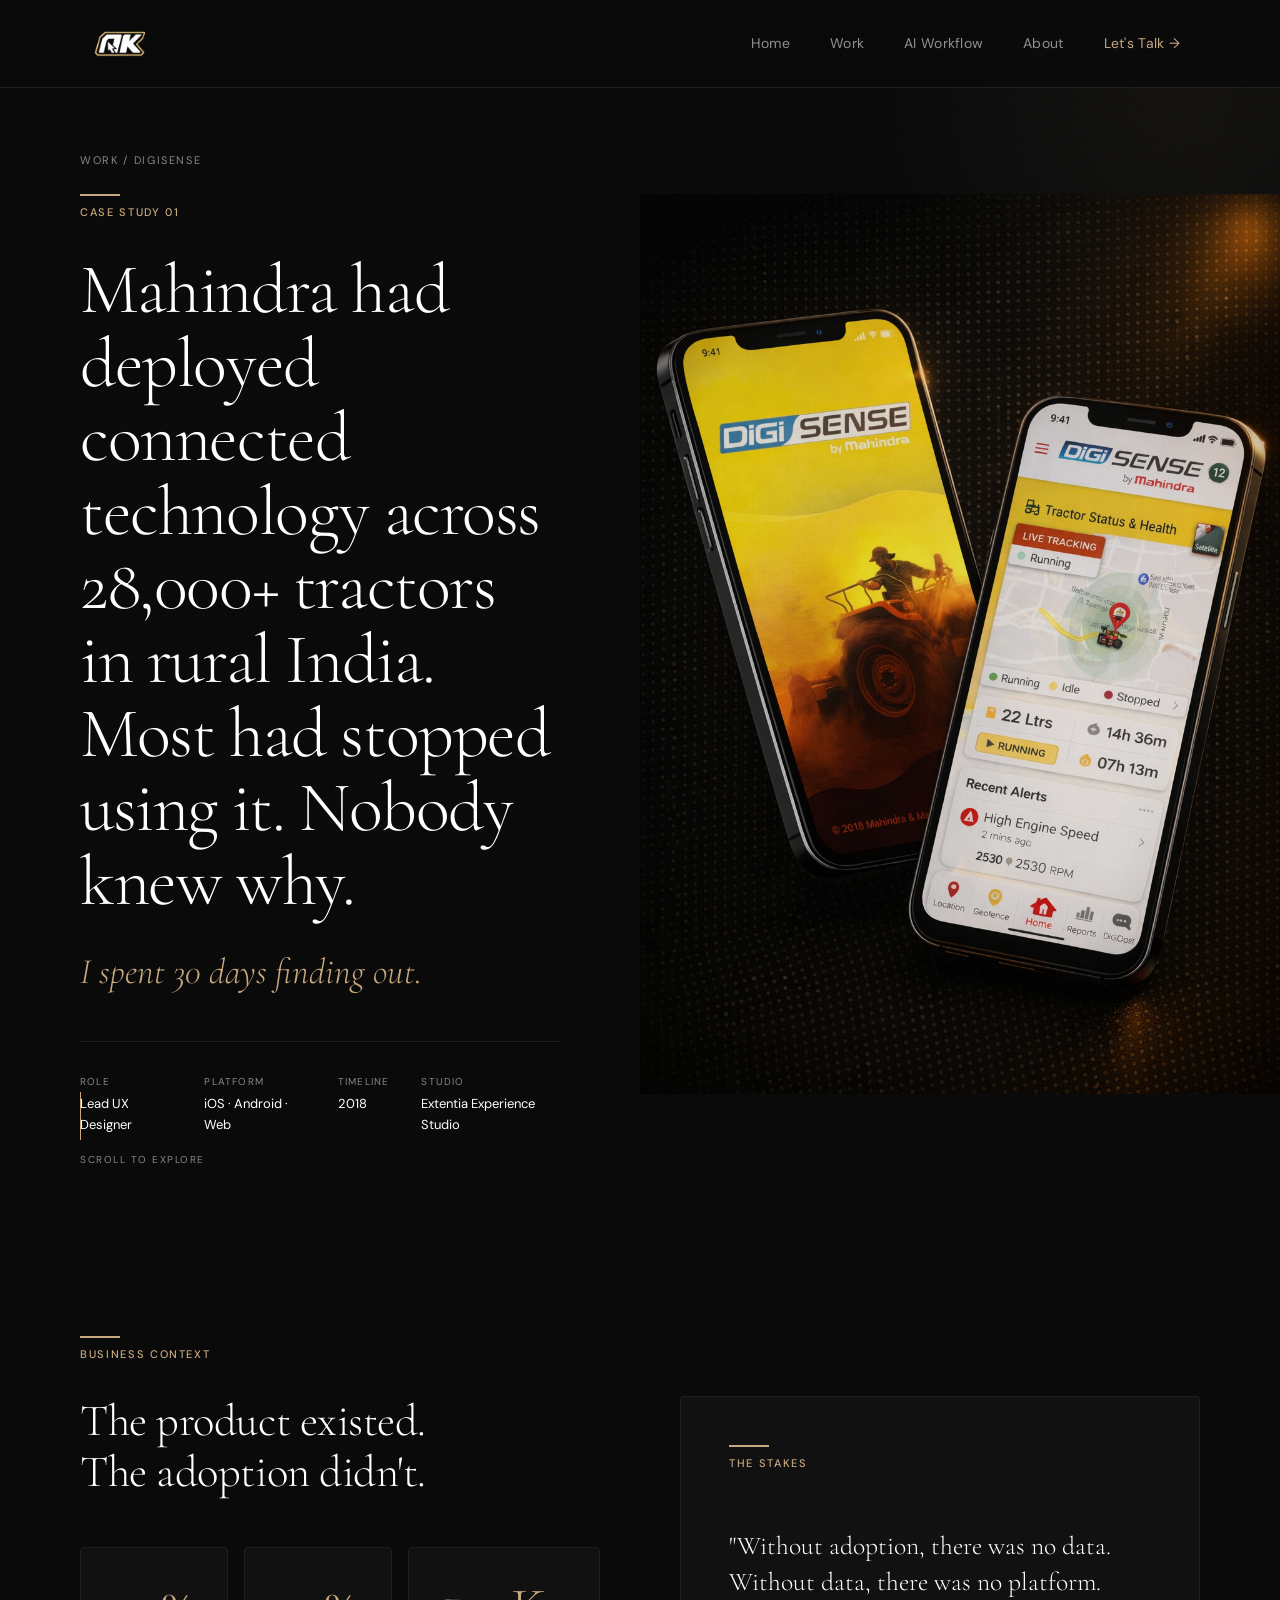
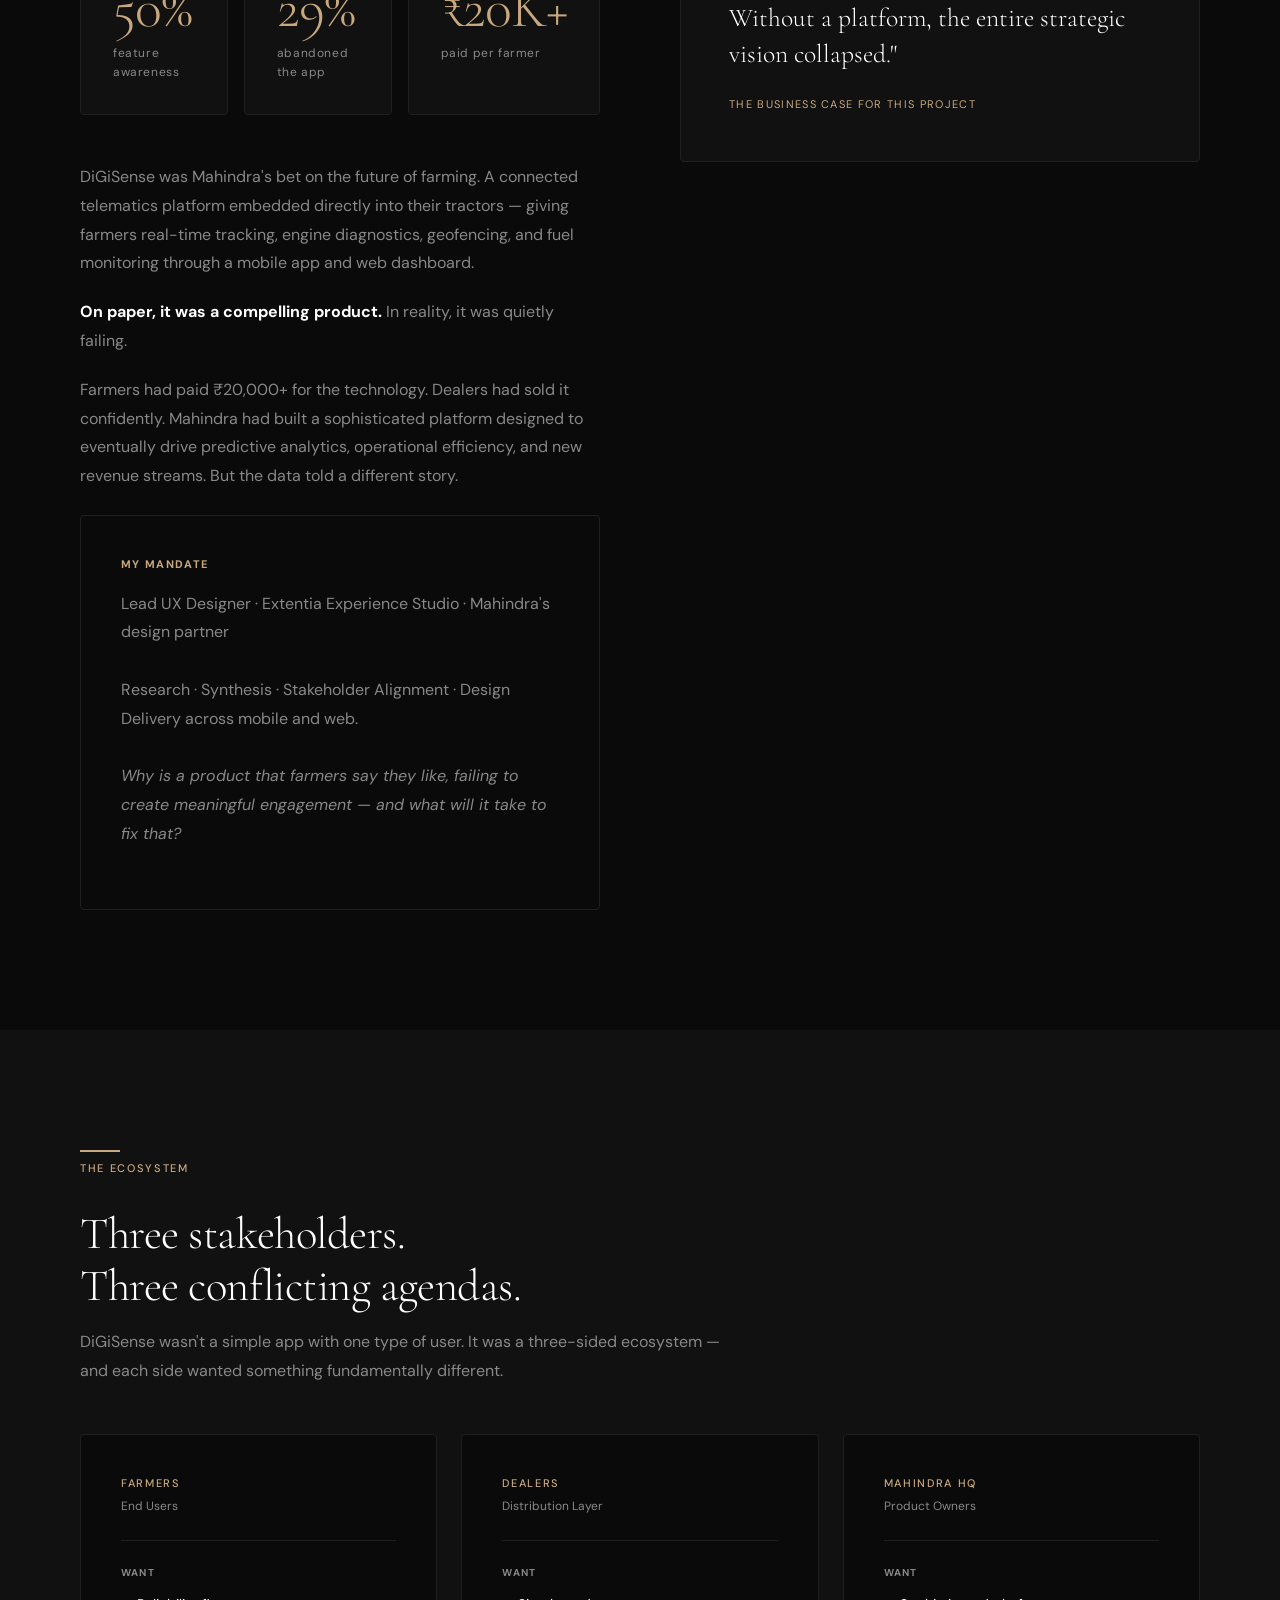
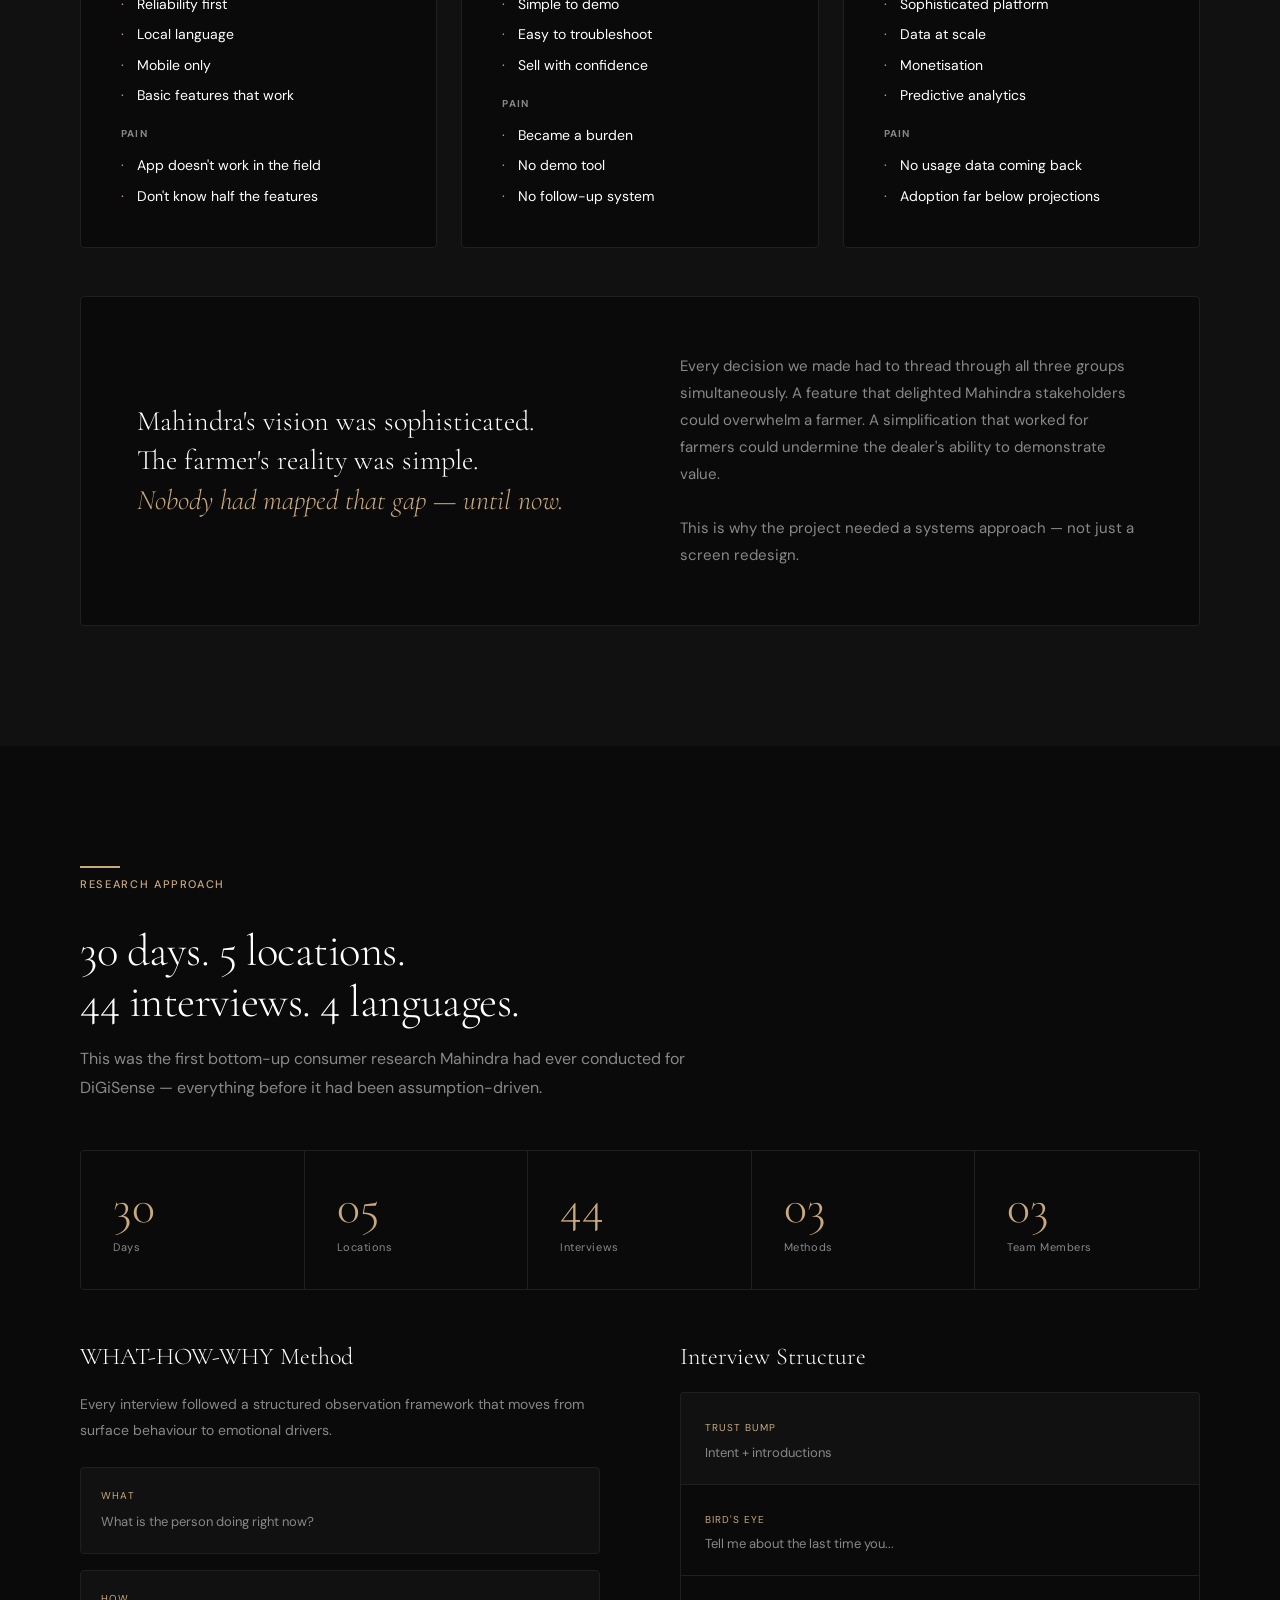
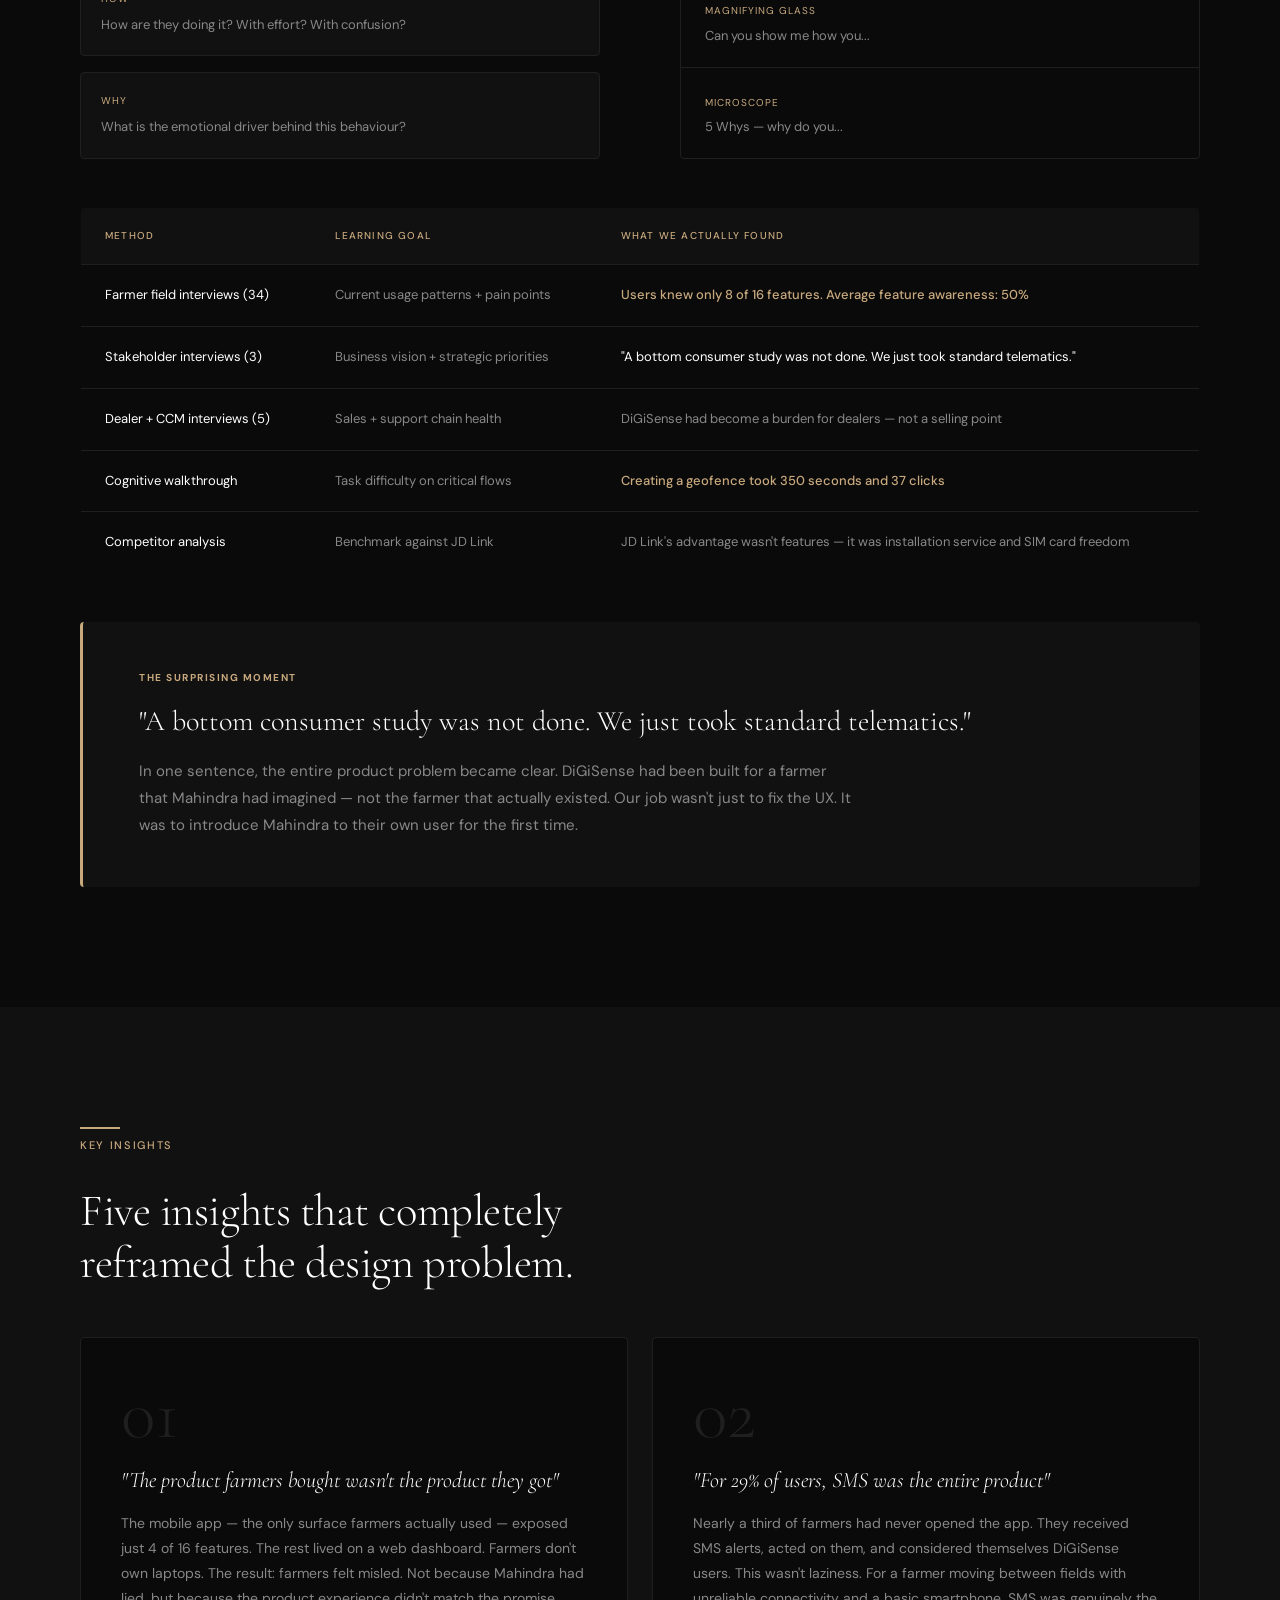
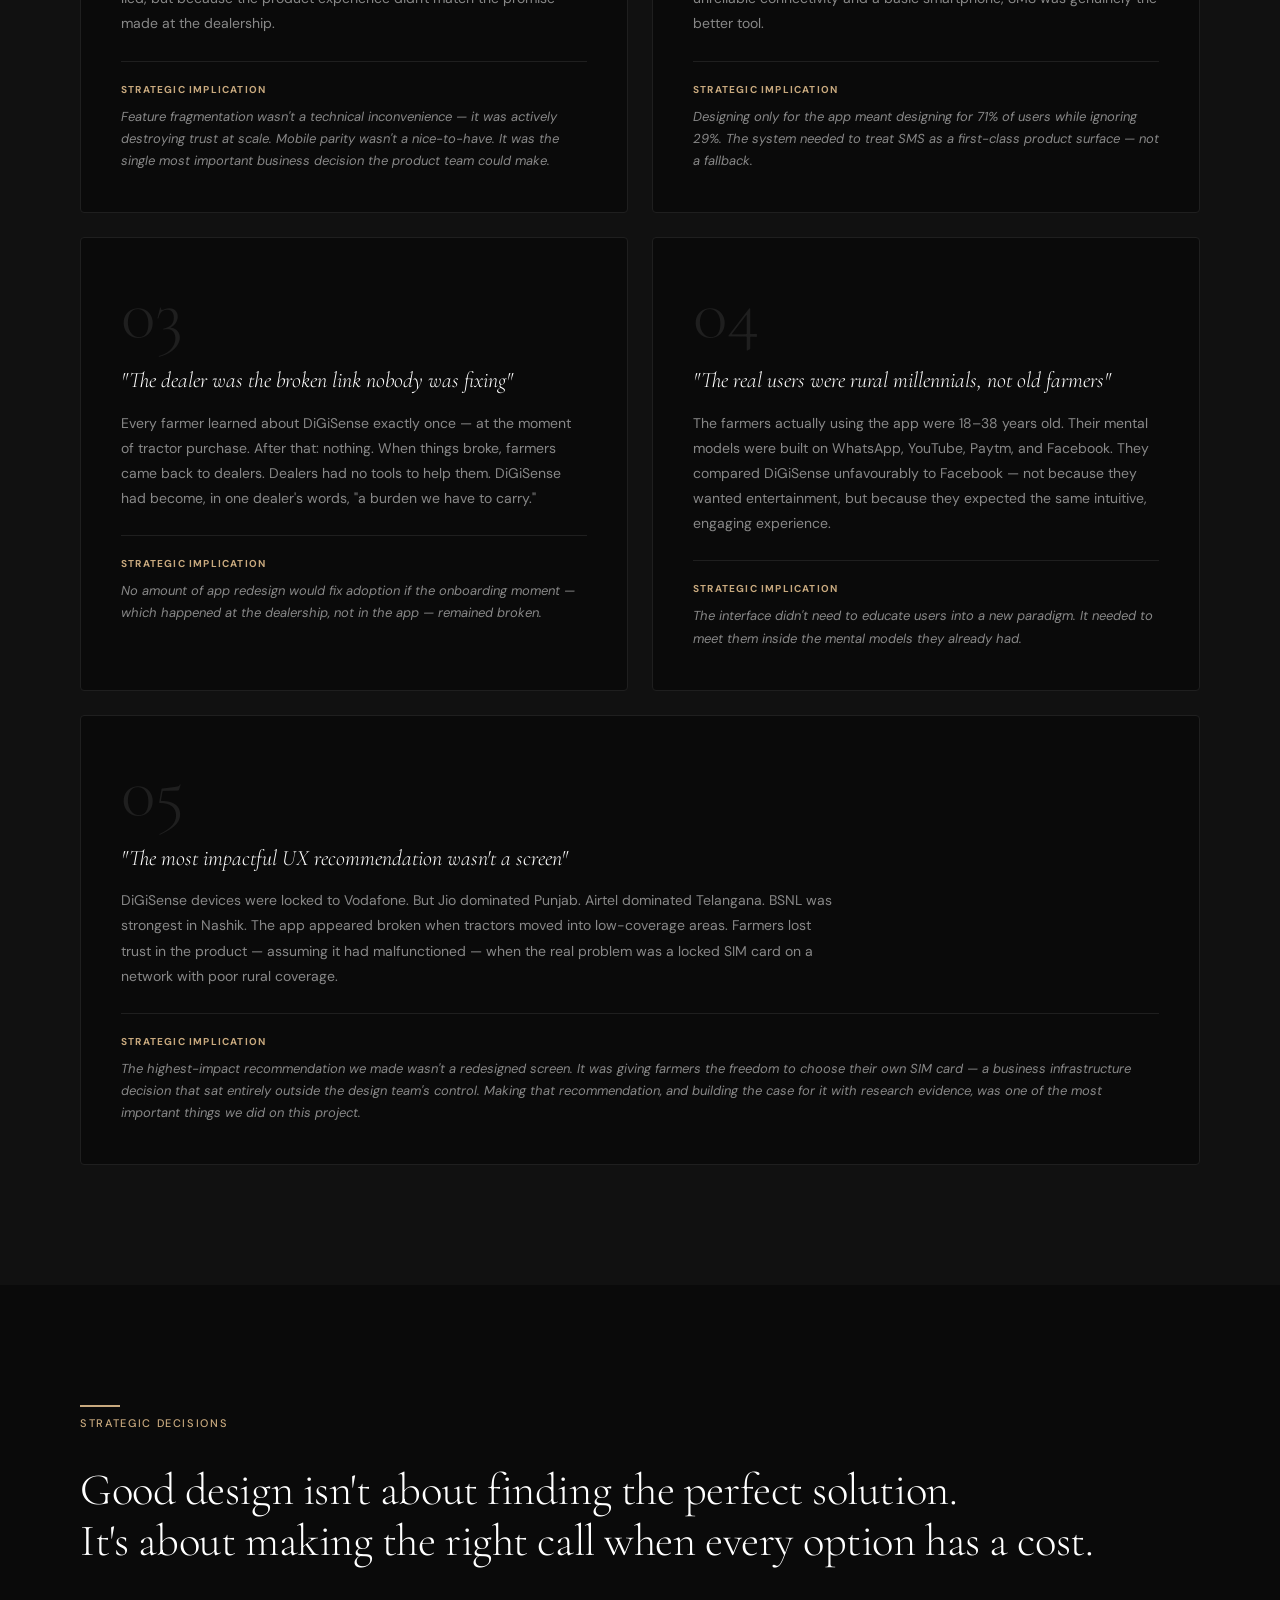
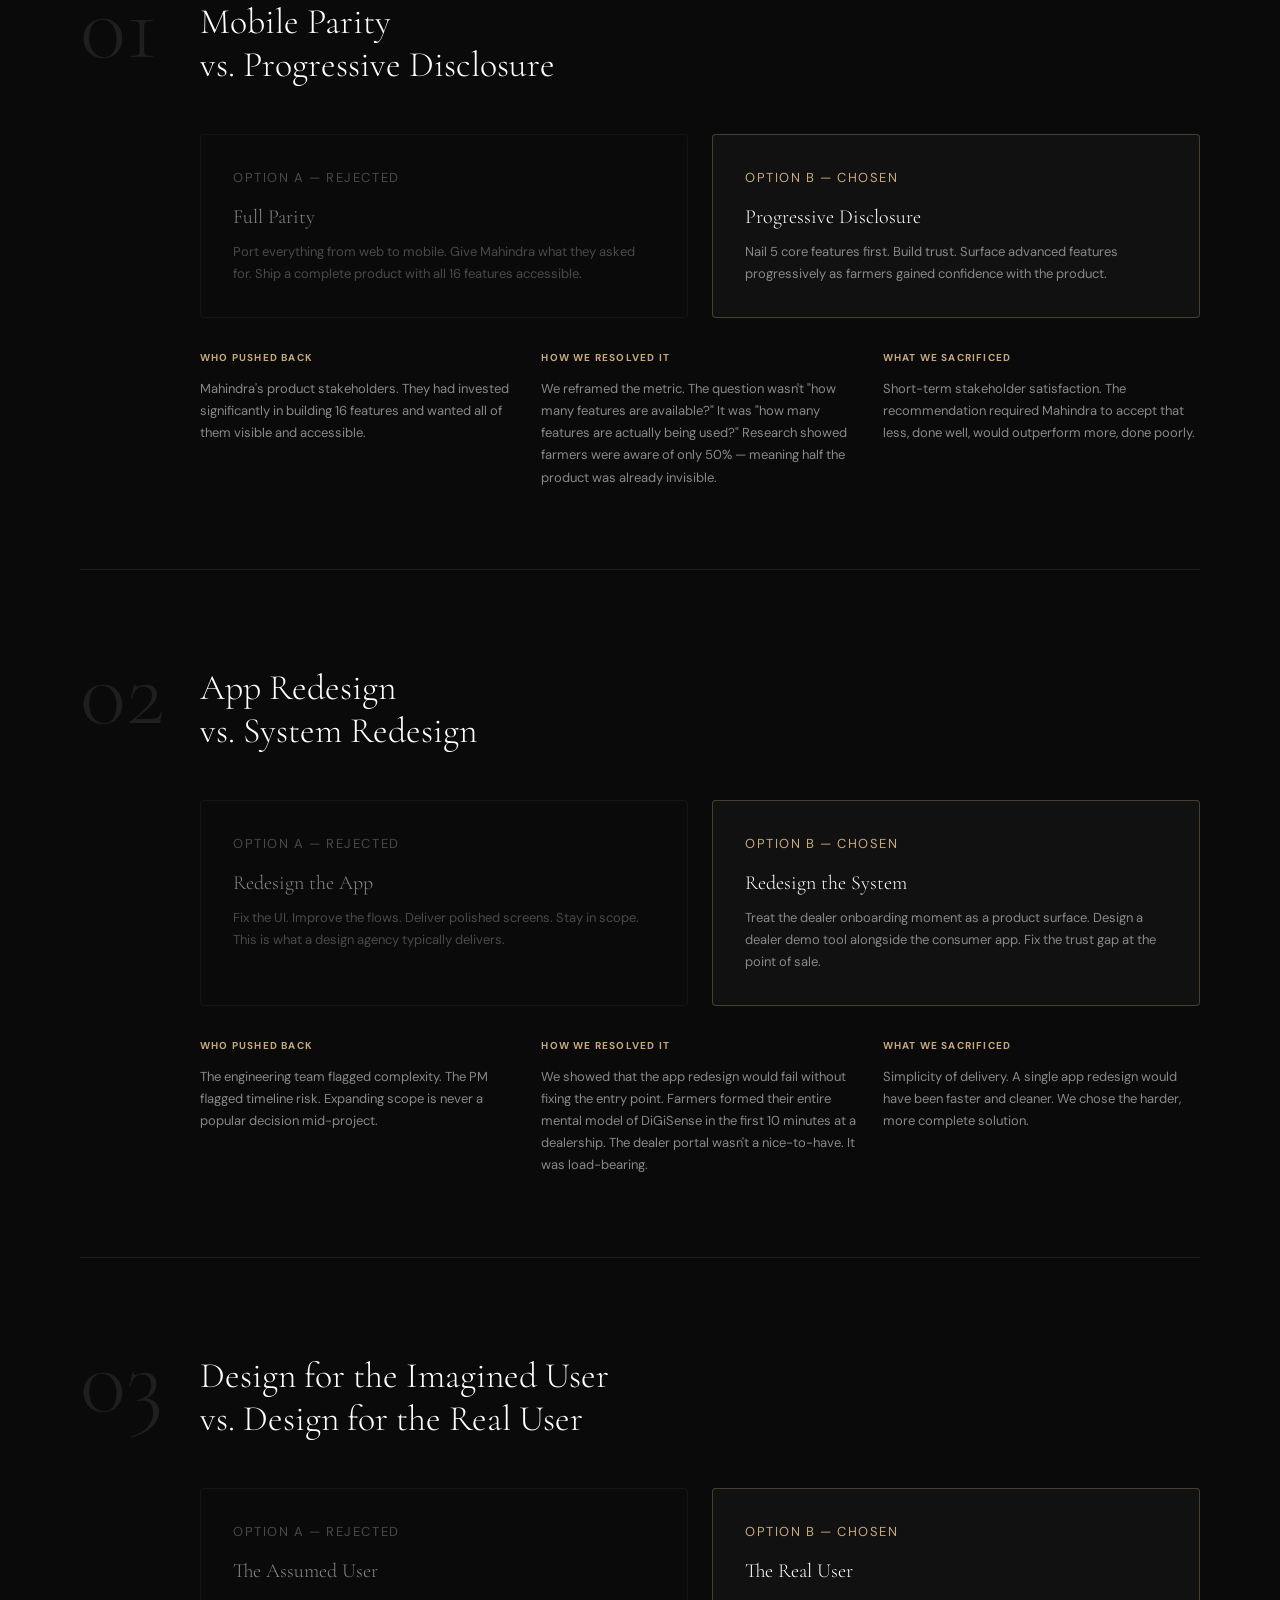
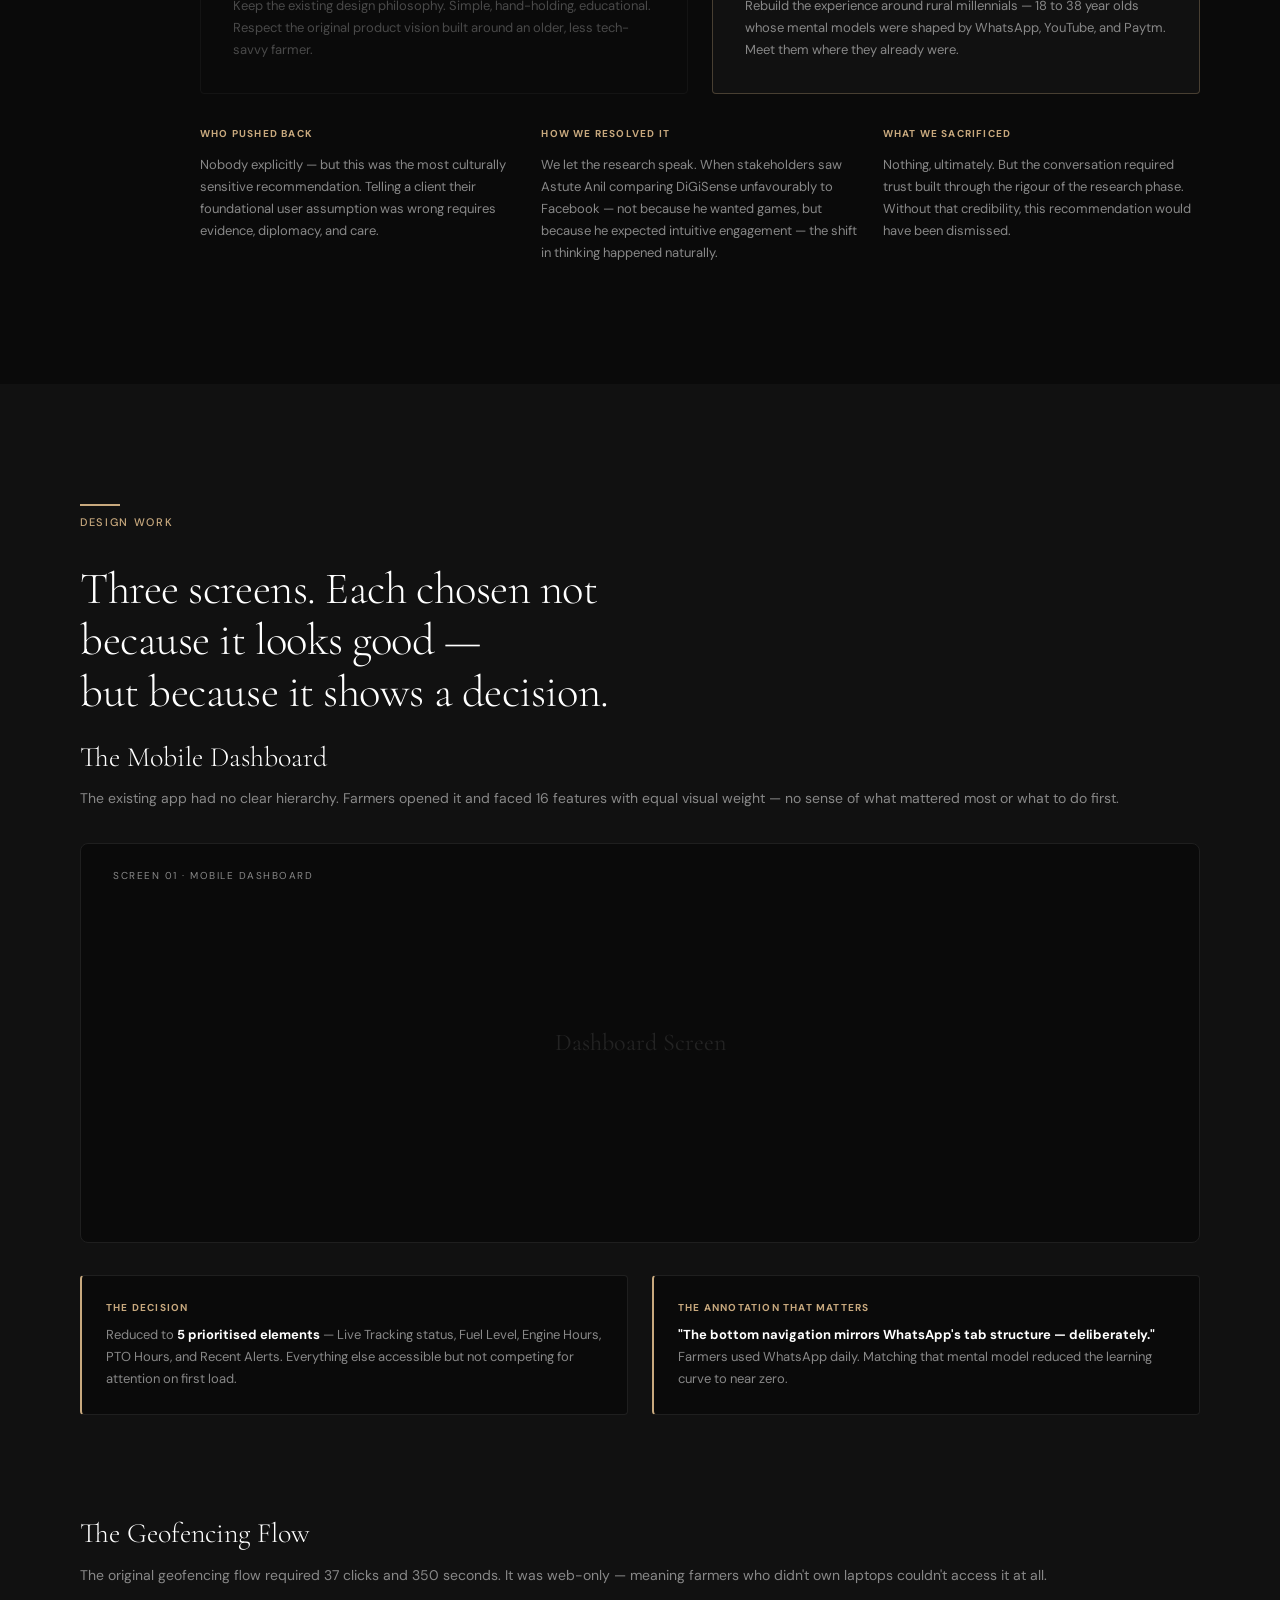
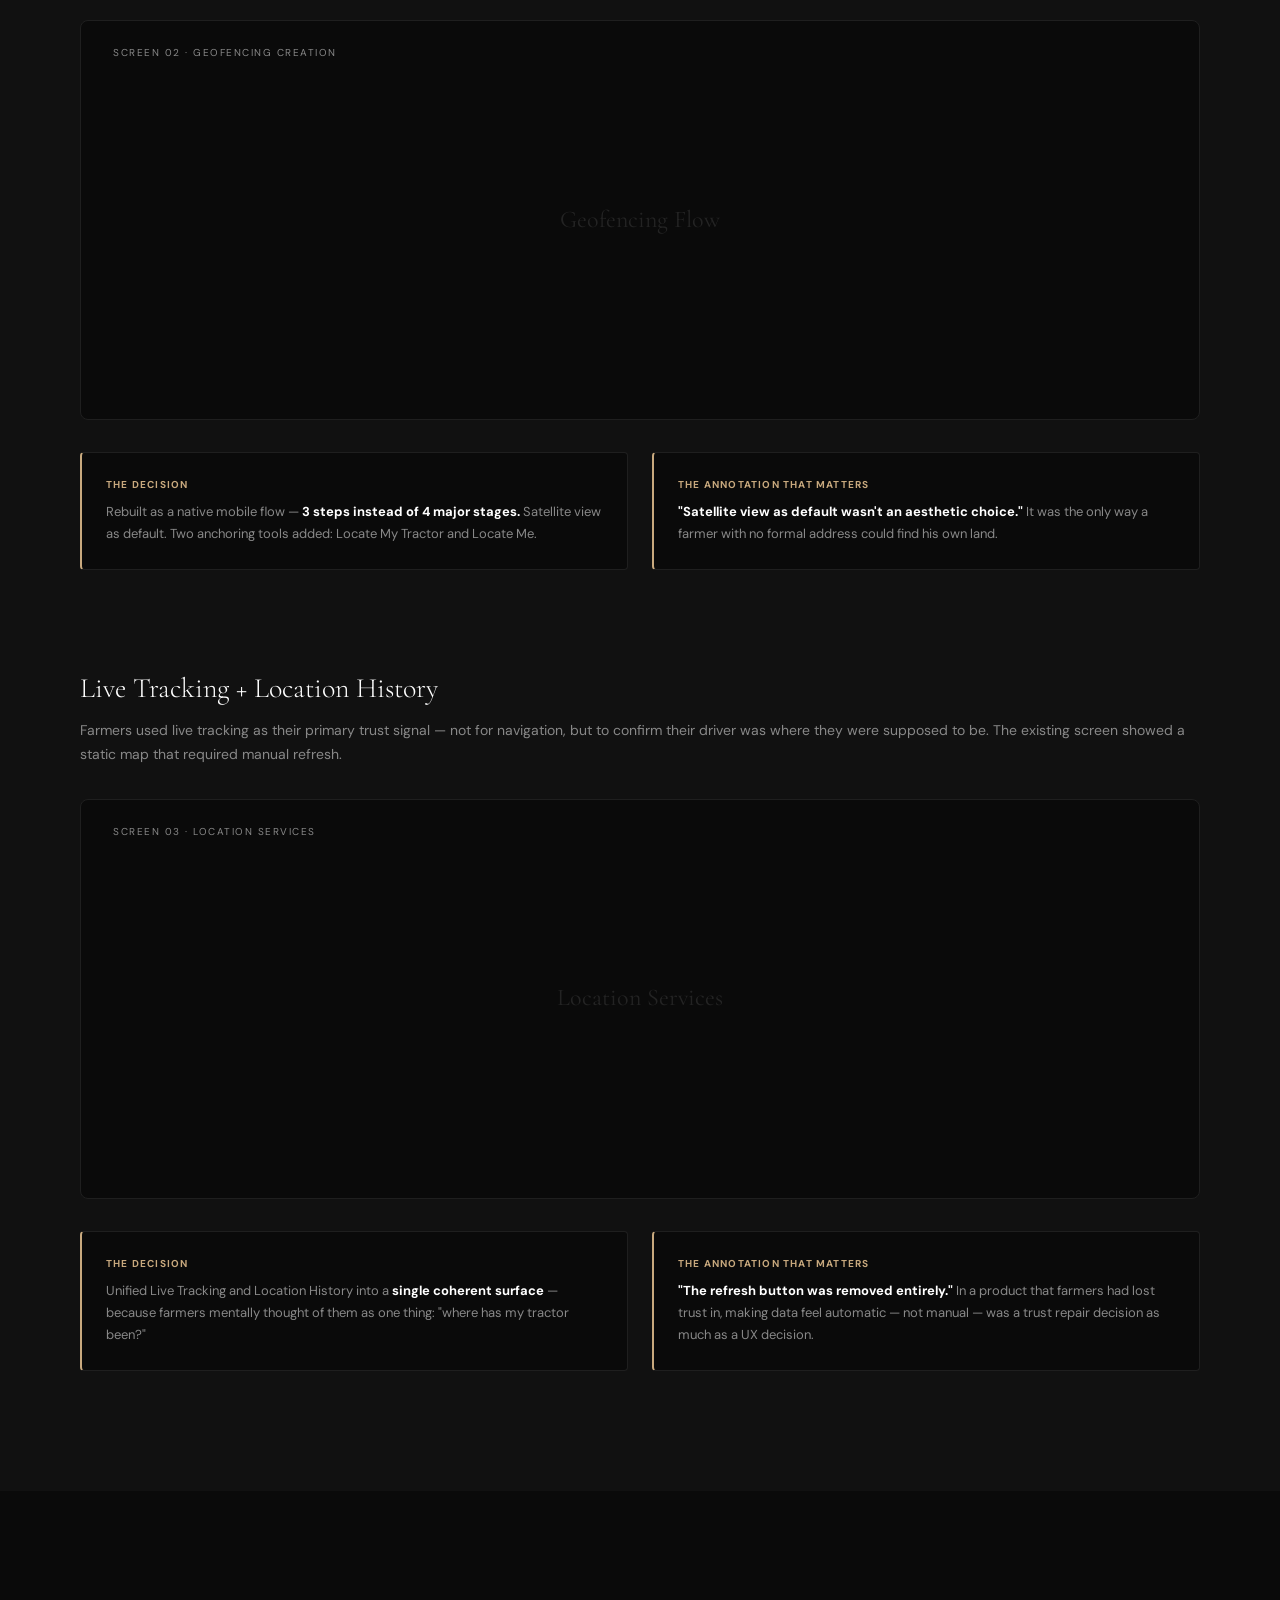
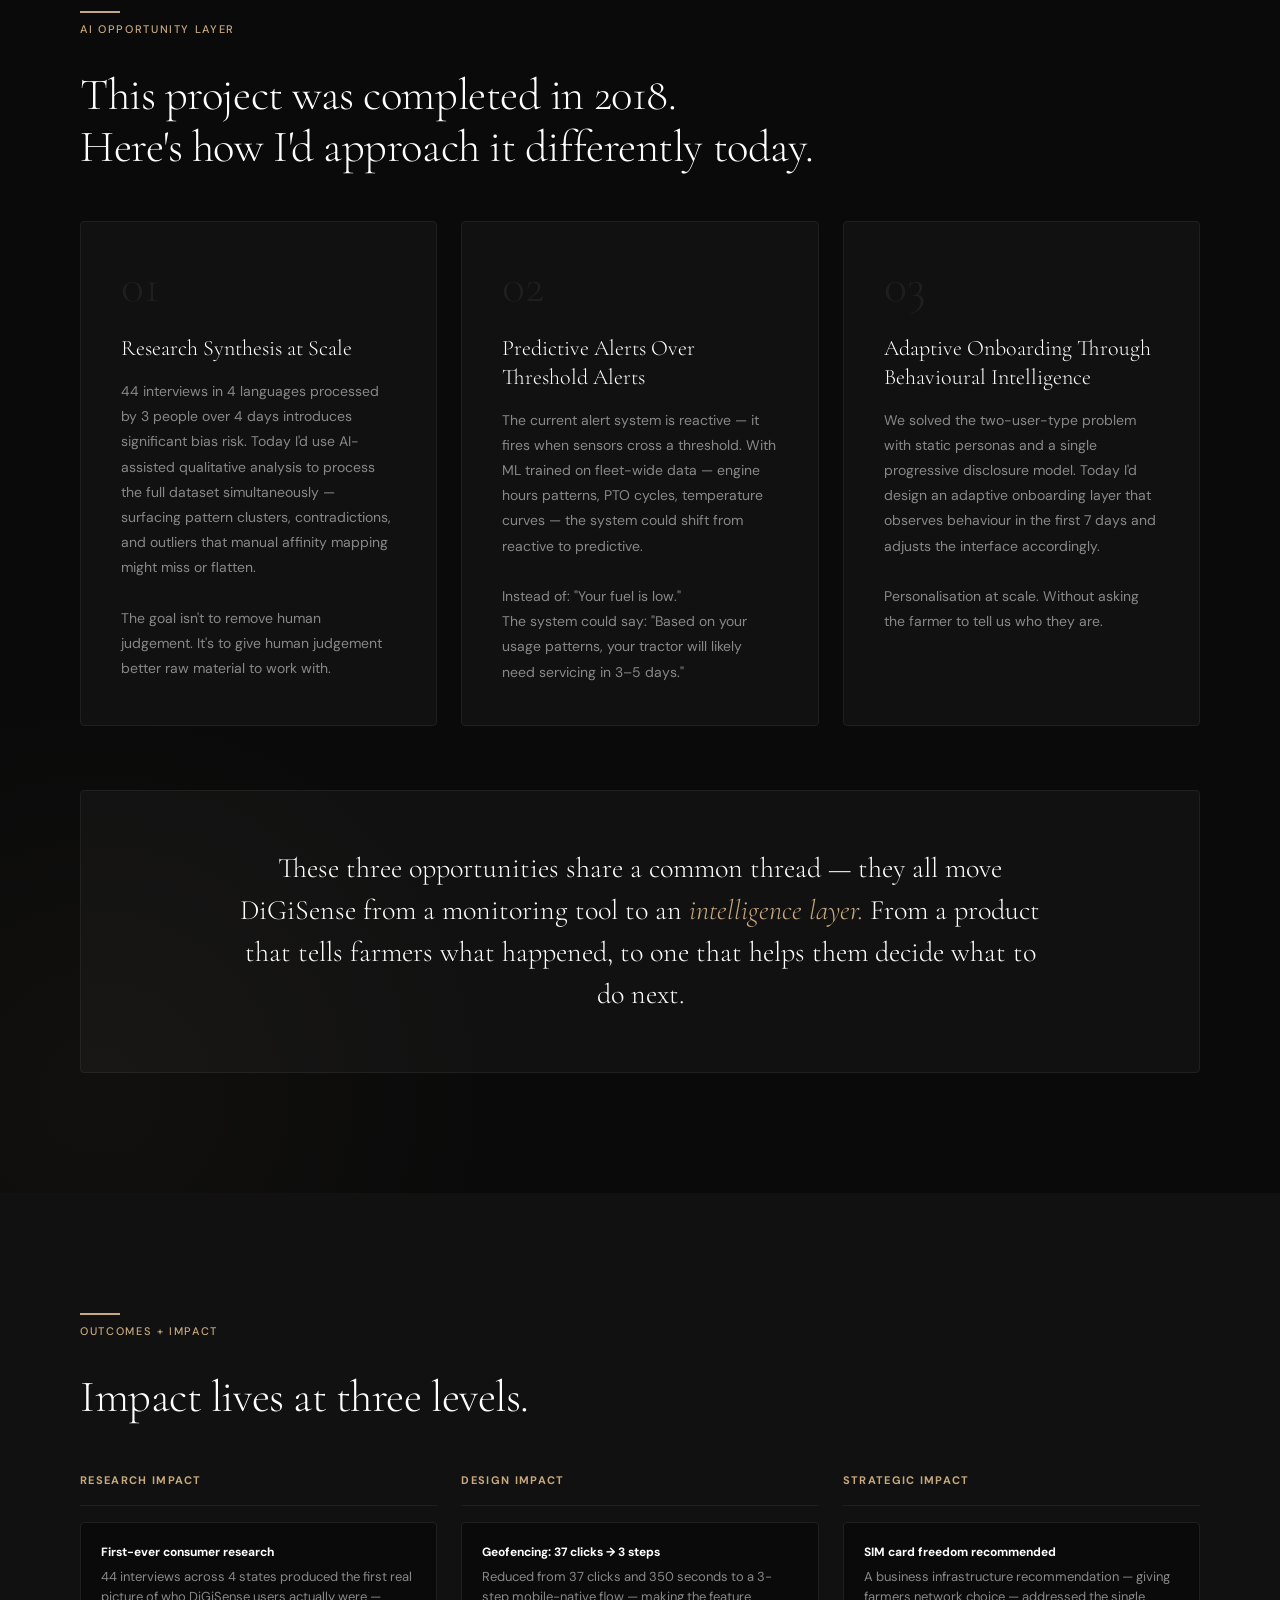
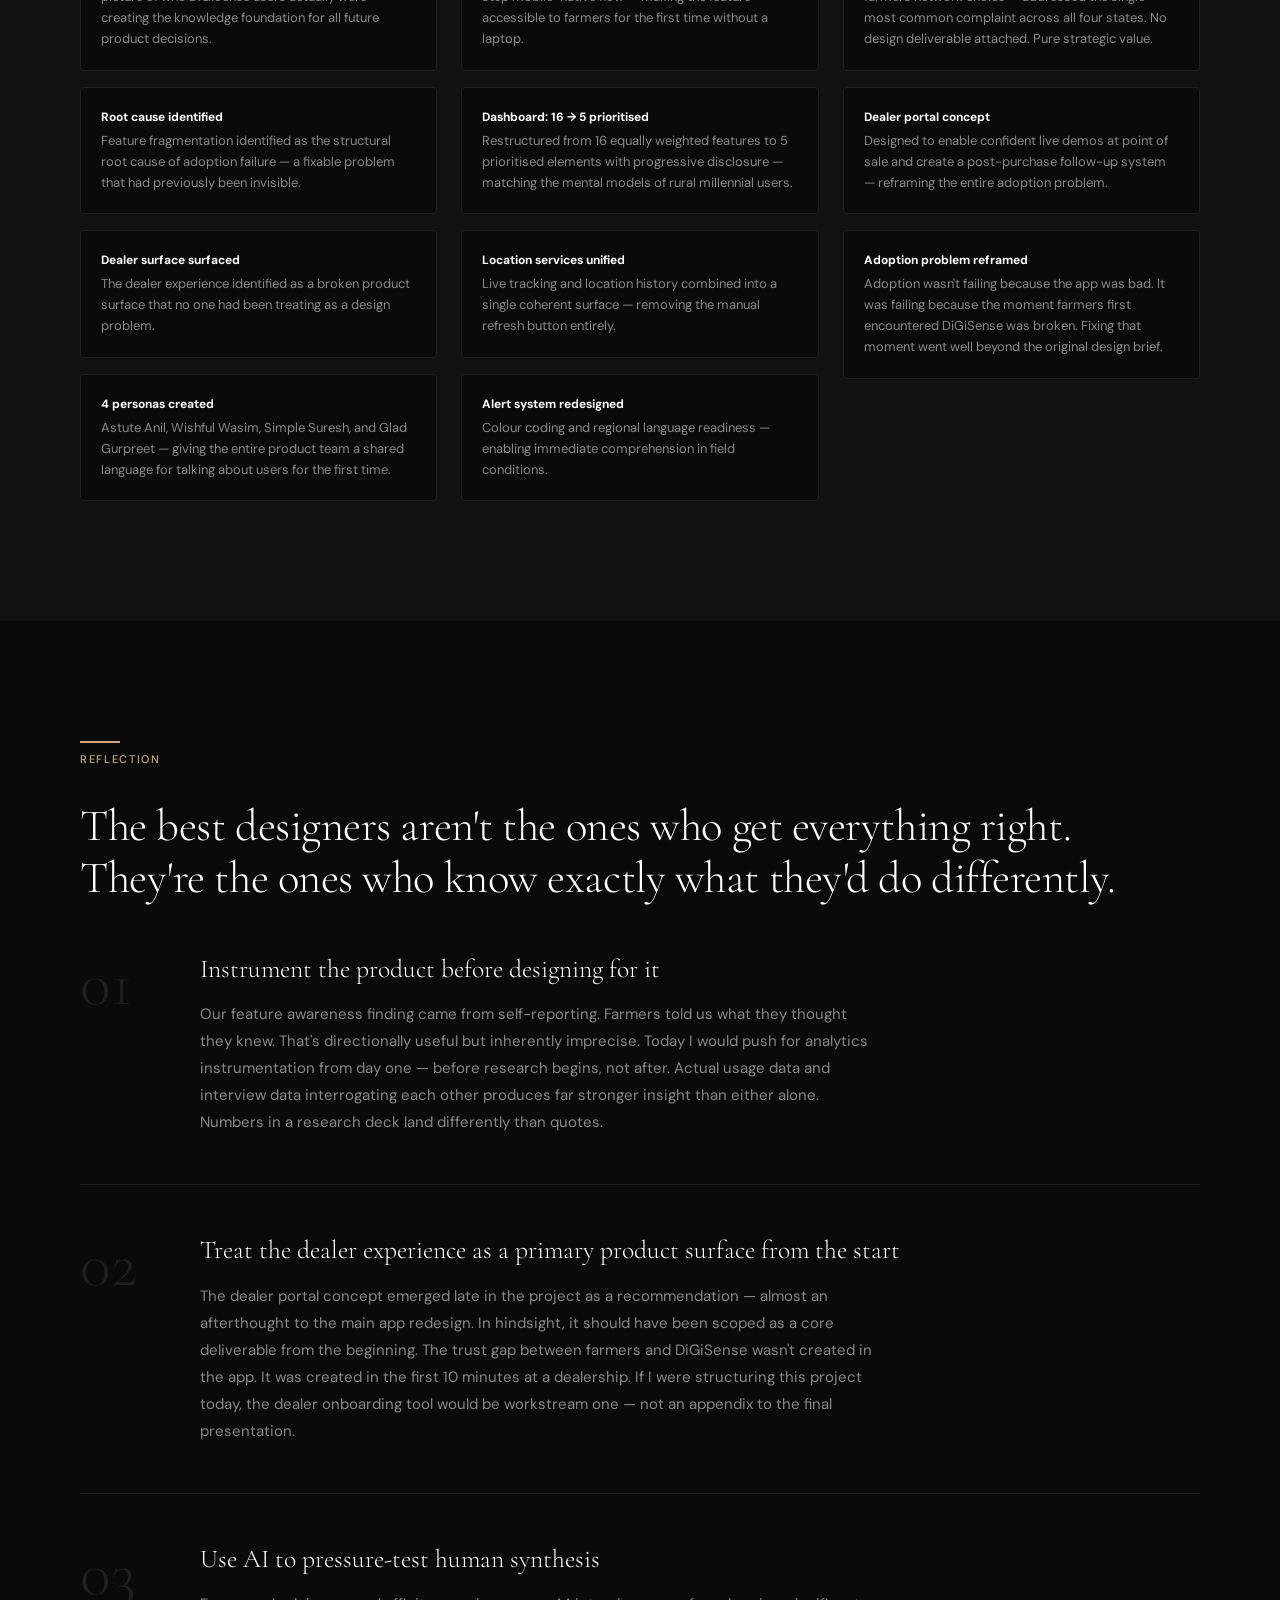
==== commit c5c7708c: "Refactor portfolio to SPA shell architecture and update styles" ====
--- a/digisense.html
+++ b/digisense.html
@@ -43,210 +43,7 @@
     opacity: 0.4;
   }
 
-  /* ── NAVIGATION ── */
-  nav {
-    position: fixed;
-    top: 0;
-    left: 0;
-    right: 0;
-    height: 72px;
-    display: flex;
-    align-items: center;
-    justify-content: space-between;
-    padding: 0 80px;
-    background: rgba(10,10,10,0.92);
-    backdrop-filter: blur(12px);
-    border-bottom: 1px solid var(--border);
-    z-index: 100;
-  }
-
-  .nav-logo {
-    font-family: var(--font-body);
-    font-size: 12px;
-    font-weight: 500;
-    letter-spacing: 0.2em;
-    color: var(--text);
-    text-decoration: none;
-  }
-
-  .nav-links {
-    display: flex;
-    align-items: center;
-    gap: 40px;
-    list-style: none;
-  }
-
-  .nav-links a {
-    font-size: 13px;
-    color: var(--muted);
-    text-decoration: none;
-    letter-spacing: 0.02em;
-    transition: color 0.2s;
-  }
-
-  .nav-links a:hover,
-  .nav-links a.active { color: var(--text); }
-
-  .nav-links .cta {
-    color: var(--accent);
-  }
-
-  /* ── HAMBURGER BUTTON ── */
-  .nav-hamburger {
-    display: none;
-    flex-direction: column;
-    justify-content: center;
-    align-items: flex-end;
-    gap: 5px;
-    width: 44px;
-    height: 44px;
-    background: none;
-    border: none;
-    cursor: pointer;
-    padding: 0;
-    flex-shrink: 0;
-  }
-
-  .nav-hamburger span {
-    display: block;
-    height: 1.5px;
-    background: var(--text);
-    border-radius: 1px;
-    transform-origin: right center;
-    transition: transform 0.35s cubic-bezier(0.16, 1, 0.3, 1),
-                opacity 0.2s ease,
-                width 0.3s cubic-bezier(0.16, 1, 0.3, 1);
-  }
-
-  .nav-hamburger span:nth-child(1) { width: 24px; }
-  .nav-hamburger span:nth-child(2) { width: 18px; }
-  .nav-hamburger span:nth-child(3) { width: 12px; }
-
-  .nav-hamburger.is-open span:nth-child(1) {
-    width: 24px;
-    transform: translateY(6.5px) rotate(-45deg);
-  }
-  .nav-hamburger.is-open span:nth-child(2) {
-    opacity: 0;
-    width: 0;
-  }
-  .nav-hamburger.is-open span:nth-child(3) {
-    width: 24px;
-    transform: translateY(-6.5px) rotate(45deg);
-  }
-
-  /* ── MOBILE MENU OVERLAY ── */
-  .mobile-menu {
-    position: fixed;
-    inset: 0;
-    background: rgba(10, 10, 10, 0.97);
-    backdrop-filter: blur(20px);
-    -webkit-backdrop-filter: blur(20px);
-    z-index: 99;
-    display: flex;
-    flex-direction: column;
-    justify-content: center;
-    padding: 96px 40px 48px;
-    opacity: 0;
-    pointer-events: none;
-    transition: opacity 0.3s ease;
-  }
-
-  .mobile-menu.is-open {
-    opacity: 1;
-    pointer-events: all;
-  }
-
-  .mobile-menu-links {
-    list-style: none;
-    display: flex;
-    flex-direction: column;
-    gap: 0;
-    flex: 1;
-    justify-content: center;
-  }
-
-  .mobile-menu-links li {
-    overflow: hidden;
-    border-bottom: 1px solid var(--border);
-  }
-
-  .mobile-menu-links li:first-child {
-    border-top: 1px solid var(--border);
-  }
-
-  .mobile-menu-links a {
-    display: flex;
-    align-items: center;
-    justify-content: space-between;
-    font-family: var(--font-display);
-    font-size: clamp(36px, 9vw, 52px);
-    font-weight: 300;
-    color: var(--muted);
-    text-decoration: none;
-    letter-spacing: -0.01em;
-    line-height: 1;
-    padding: 22px 0;
-    transform: translateY(48px);
-    opacity: 0;
-    transition: transform 0.5s cubic-bezier(0.16, 1, 0.3, 1),
-                opacity 0.4s ease,
-                color 0.2s ease;
-  }
-
-  .mobile-menu.is-open .mobile-menu-links a {
-    transform: translateY(0);
-    opacity: 1;
-  }
-
-  .mobile-menu.is-open .mobile-menu-links li:nth-child(1) a { transition-delay: 0.07s; }
-  .mobile-menu.is-open .mobile-menu-links li:nth-child(2) a { transition-delay: 0.13s; }
-  .mobile-menu.is-open .mobile-menu-links li:nth-child(3) a { transition-delay: 0.19s; }
-  .mobile-menu.is-open .mobile-menu-links li:nth-child(4) a { transition-delay: 0.25s; }
-
-  .mobile-menu-links a:hover { color: var(--text); }
-
-  .mobile-menu-links a .menu-arrow {
-    font-family: var(--font-body);
-    font-size: 16px;
-    color: var(--border);
-    transition: color 0.2s, transform 0.2s;
-    flex-shrink: 0;
-  }
-
-  .mobile-menu-links a:hover .menu-arrow {
-    color: var(--accent);
-    transform: translate(4px, -4px);
-  }
-
-  .mobile-menu-footer {
-    padding-top: 32px;
-    border-top: 1px solid var(--border);
-    display: flex;
-    justify-content: space-between;
-    align-items: center;
-    flex-shrink: 0;
-  }
-
-  .mobile-menu-footer-label {
-    font-size: 11px;
-    letter-spacing: 0.12em;
-    color: var(--muted);
-    text-transform: uppercase;
-  }
-
-  .mobile-menu-footer-cta {
-    font-size: 12px;
-    font-weight: 500;
-    letter-spacing: 0.1em;
-    color: var(--accent);
-    text-decoration: none;
-    text-transform: uppercase;
-    transition: opacity 0.2s;
-  }
-
-  .mobile-menu-footer-cta:hover { opacity: 0.75; }
-
+  /* nav/mobile-menu/footer handled by components.js */
   /* ── LAYOUT HELPERS ── */
   .container {
     max-width: 1280px;
@@ -1305,7 +1102,6 @@
 
   /* ── 1024px: Tablet landscape / small laptop ── */
   @media (max-width: 1024px) {
-    nav { padding: 0 40px; }
     .container { padding: 0 40px; }
     .hero { grid-template-columns: 1fr; }
     .hero-image { display: none; }
@@ -1321,15 +1117,11 @@
     .screen-annotations { grid-template-columns: 1fr; }
     .research-stats { grid-template-columns: repeat(3, 1fr); }
     .tension-block { grid-template-columns: 1fr; gap: 32px; }
-    footer { flex-direction: column; gap: 16px; text-align: center; }
+
   }
 
   /* ── 768px: Tablet portrait ── */
   @media (max-width: 768px) {
-    /* Nav */
-    nav { padding: 0 24px; }
-    .nav-links { display: none; }
-    .nav-hamburger { display: flex; }
 
     /* Layout */
     .container { padding: 0 24px; }
@@ -1400,9 +1192,7 @@
     .reflection-item { grid-template-columns: 56px 1fr; gap: 24px; padding: 36px 0; }
     .reflection-num { font-size: 48px; }
 
-    /* Next case / footer */
     .next-case { padding: 80px 0; }
-    footer { padding: 40px 24px; }
   }
 
   /* ── 480px: Mobile ── */
@@ -1468,45 +1258,14 @@
     .reflection-item { grid-template-columns: 1fr; gap: 8px; padding: 28px 0; }
     .reflection-num { font-size: 40px; line-height: 1.2; }
 
-    /* CTA + footer */
     .next-case { padding: 64px 0; }
     .btn { width: 100%; justify-content: center; }
-    footer { padding: 32px 20px; }
   }
 </style>
 </head>
 <body>
 
-<!-- NAVIGATION -->
-<nav>
-  <a href="/" class="nav-logo">AK</a>
-  <ul class="nav-links">
-    <li><a href="/work" class="active">Work</a></li>
-    <li><a href="/ai-workflow">AI Workflow</a></li>
-    <li><a href="/about">About</a></li>
-    <li><a href="/contact">Contact</a></li>
-    <li><a href="/contact" class="cta">Let's Talk →</a></li>
-  </ul>
-  <button class="nav-hamburger" aria-label="Open navigation menu" aria-expanded="false" aria-controls="mobile-menu">
-    <span></span>
-    <span></span>
-    <span></span>
-  </button>
-</nav>
-
-<!-- MOBILE MENU OVERLAY -->
-<div class="mobile-menu" id="mobile-menu" role="dialog" aria-modal="true" aria-label="Navigation" aria-hidden="true">
-  <ul class="mobile-menu-links">
-    <li><a href="/work">Work <span class="menu-arrow">↗</span></a></li>
-    <li><a href="/ai-workflow">AI Workflow <span class="menu-arrow">↗</span></a></li>
-    <li><a href="/about">About <span class="menu-arrow">↗</span></a></li>
-    <li><a href="/contact">Contact <span class="menu-arrow">↗</span></a></li>
-  </ul>
-  <div class="mobile-menu-footer">
-    <span class="mobile-menu-footer-label">Available to join your company</span>
-    <a href="/contact" class="mobile-menu-footer-cta">Let's Talk →</a>
-  </div>
-</div>
+<!-- NAV & MOBILE MENU injected by components.js -->
 
 <!-- HERO -->
 <section class="hero">
@@ -2183,19 +1942,9 @@
   <div class="container">
     <p class="reveal">Next Case Study</p>
     <h2 class="reveal">Coming Soon</h2>
-    <a href="/work" class="btn reveal">← Back to Work</a>
+    <a href="index.html" class="btn reveal">← Back to Work</a>
   </div>
 </section>
-
-<!-- FOOTER -->
-<footer>
-  <p>© 2026 Ameya Kulkarni. All rights reserved.</p>
-  <div style="display:flex; gap:32px;">
-    <a href="mailto:ameyakulkarni43@gmail.com">Email</a>
-    <a href="/about">About</a>
-    <a href="/contact">Contact</a>
-  </div>
-</footer>
 
 <script>
   // Scroll reveal
@@ -2218,40 +1967,8 @@
   });
 </script>
   <script>
-    (function () {
-      const hamburger = document.querySelector('.nav-hamburger');
-      const menu = document.getElementById('mobile-menu');
-      const menuLinks = menu.querySelectorAll('a');
-
-      function openMenu() {
-        hamburger.classList.add('is-open');
-        menu.classList.add('is-open');
-        hamburger.setAttribute('aria-expanded', 'true');
-        menu.setAttribute('aria-hidden', 'false');
-        document.body.style.overflow = 'hidden';
-      }
-
-      function closeMenu() {
-        hamburger.classList.remove('is-open');
-        menu.classList.remove('is-open');
-        hamburger.setAttribute('aria-expanded', 'false');
-        menu.setAttribute('aria-hidden', 'true');
-        document.body.style.overflow = '';
-      }
-
-      hamburger.addEventListener('click', function () {
-        hamburger.getAttribute('aria-expanded') === 'true' ? closeMenu() : openMenu();
-      });
-
-      menuLinks.forEach(function (link) {
-        link.addEventListener('click', closeMenu);
-      });
-
-      document.addEventListener('keydown', function (e) {
-        if (e.key === 'Escape') closeMenu();
-      });
-    })();
   </script>
 
+<script src="components.js"></script>
 </body>
 </html>
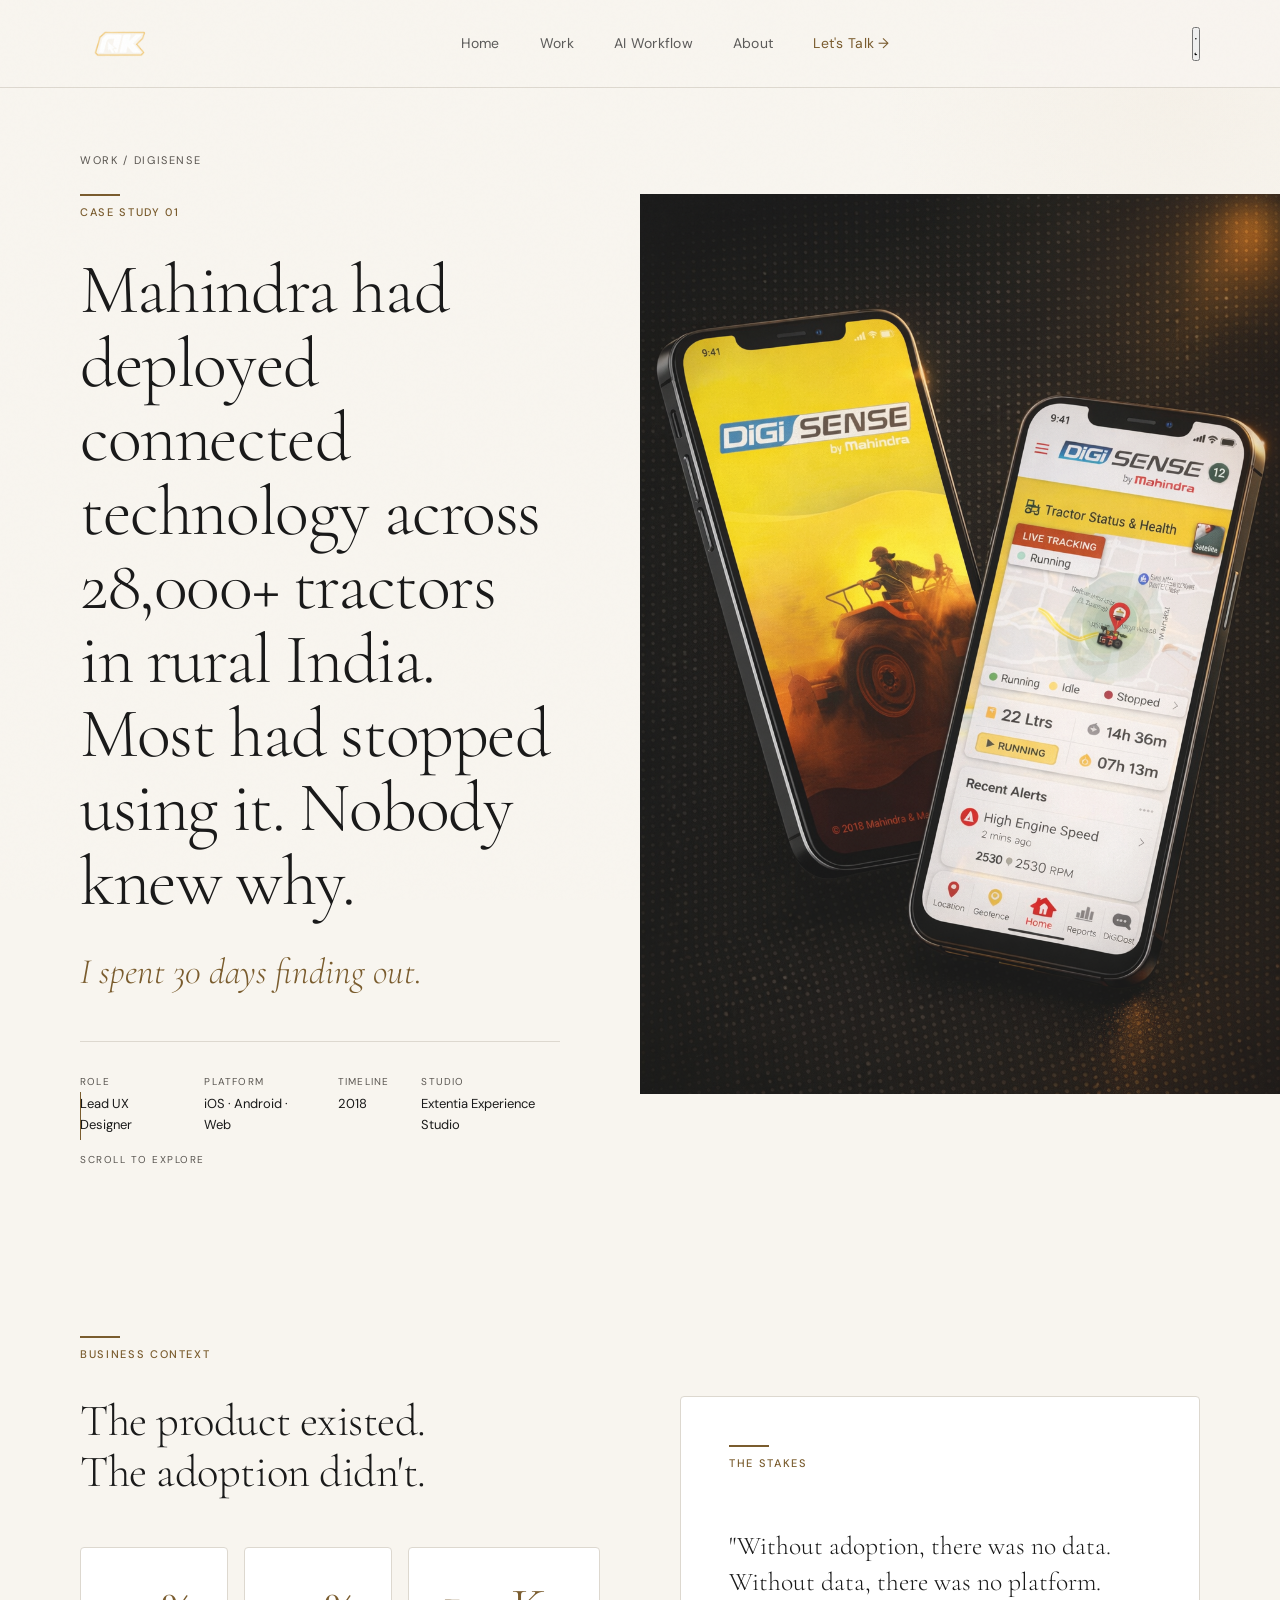
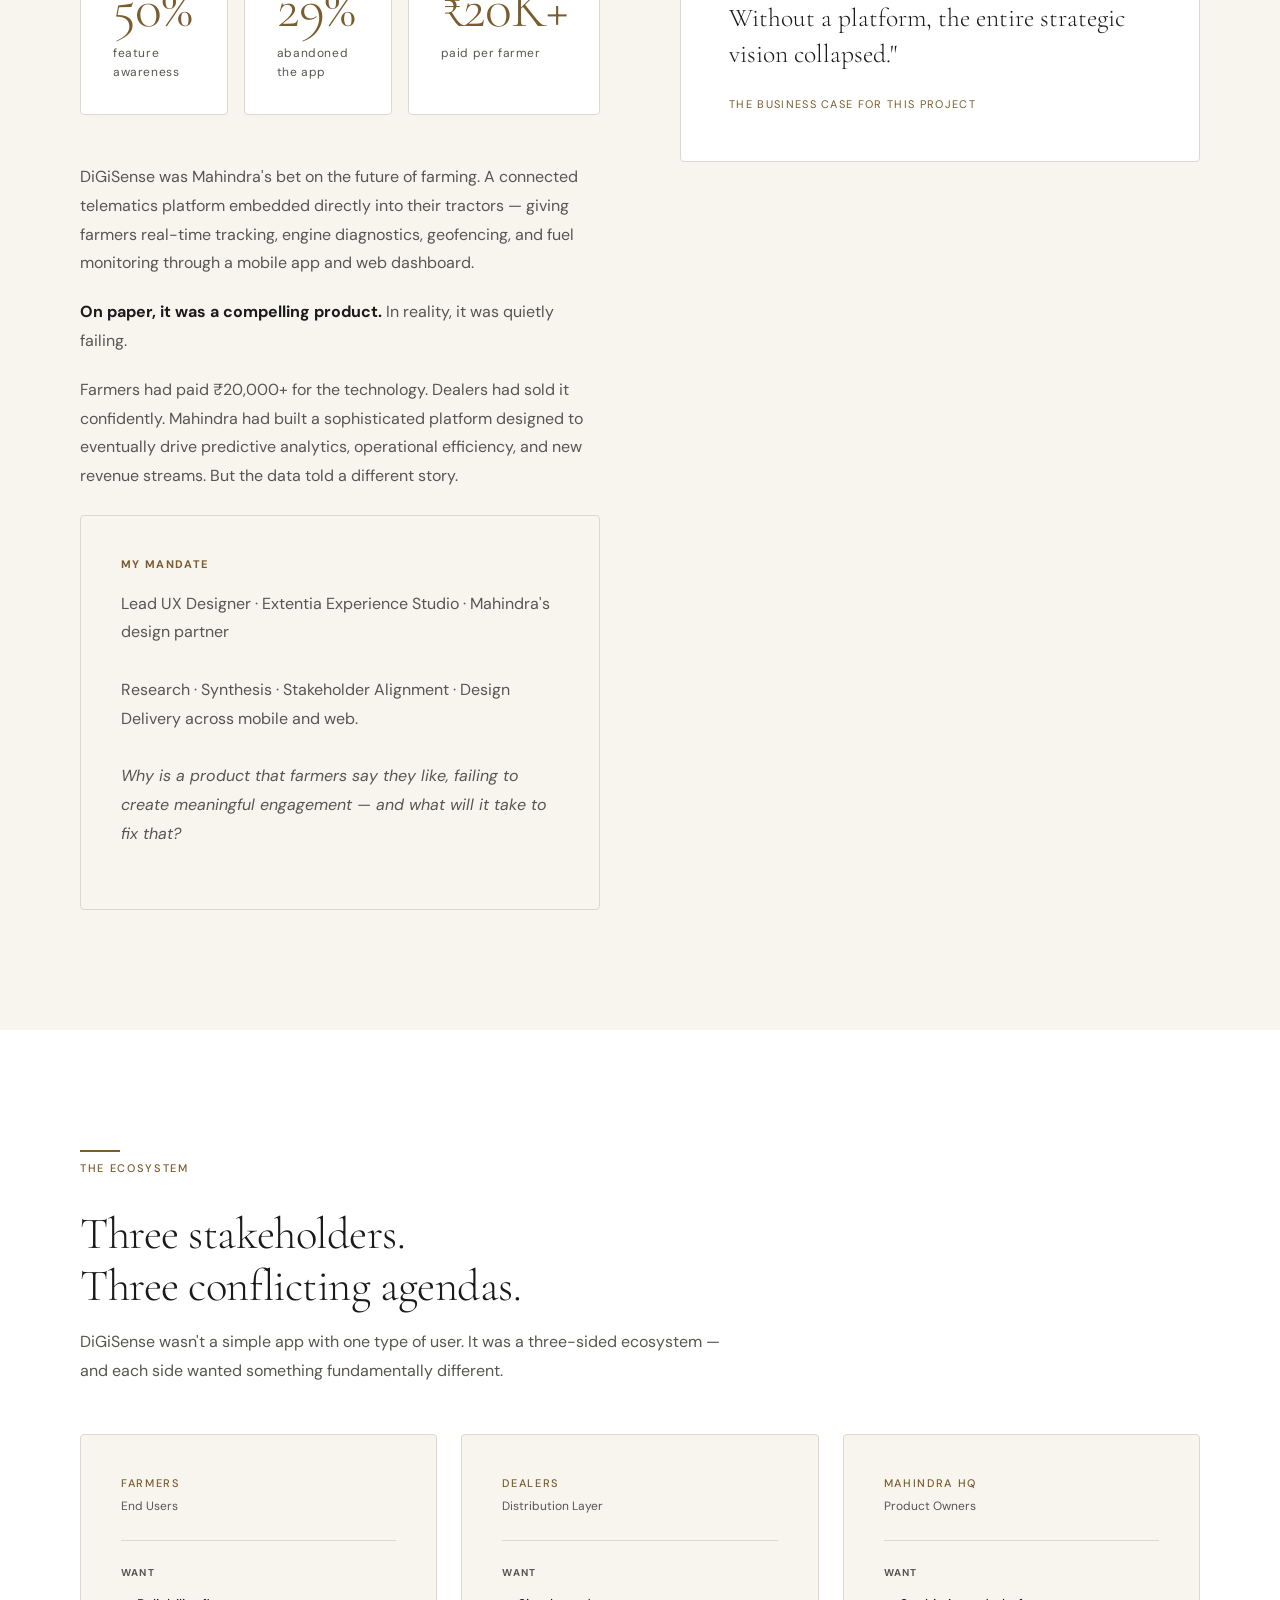
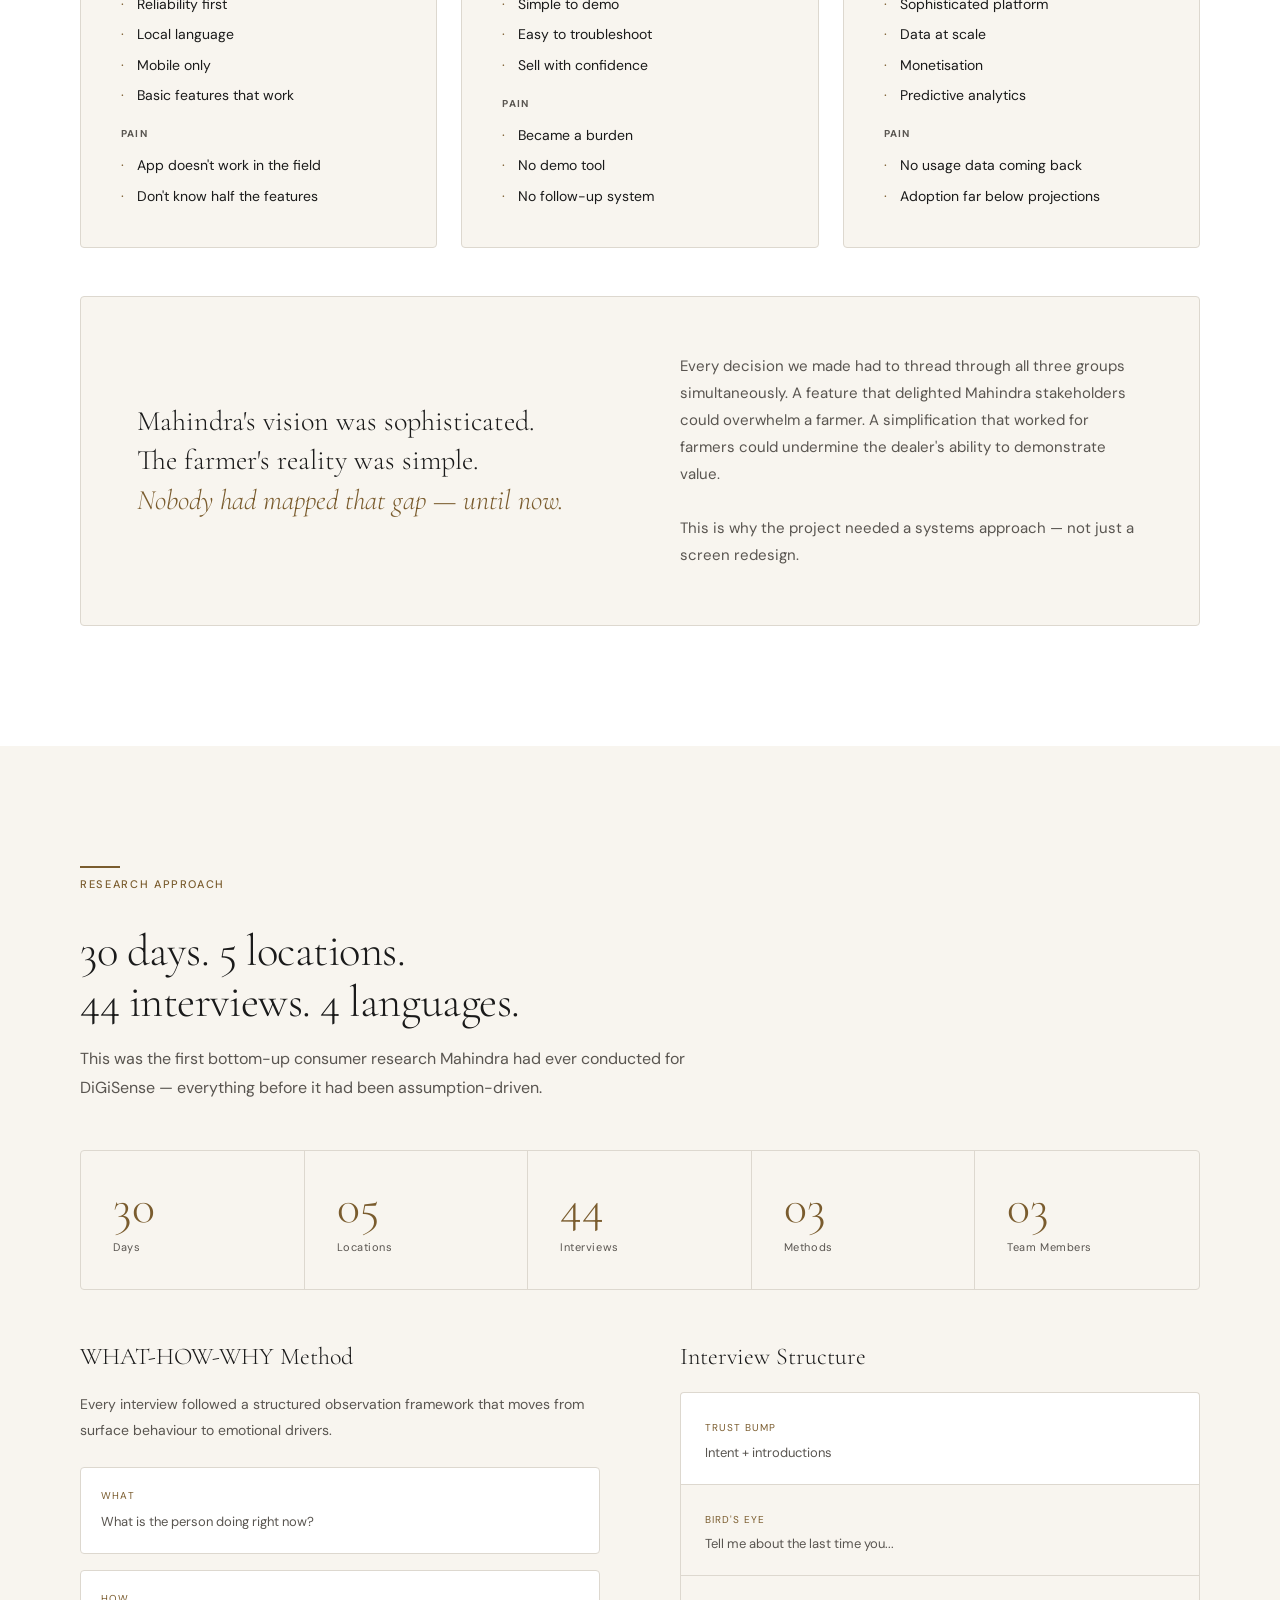
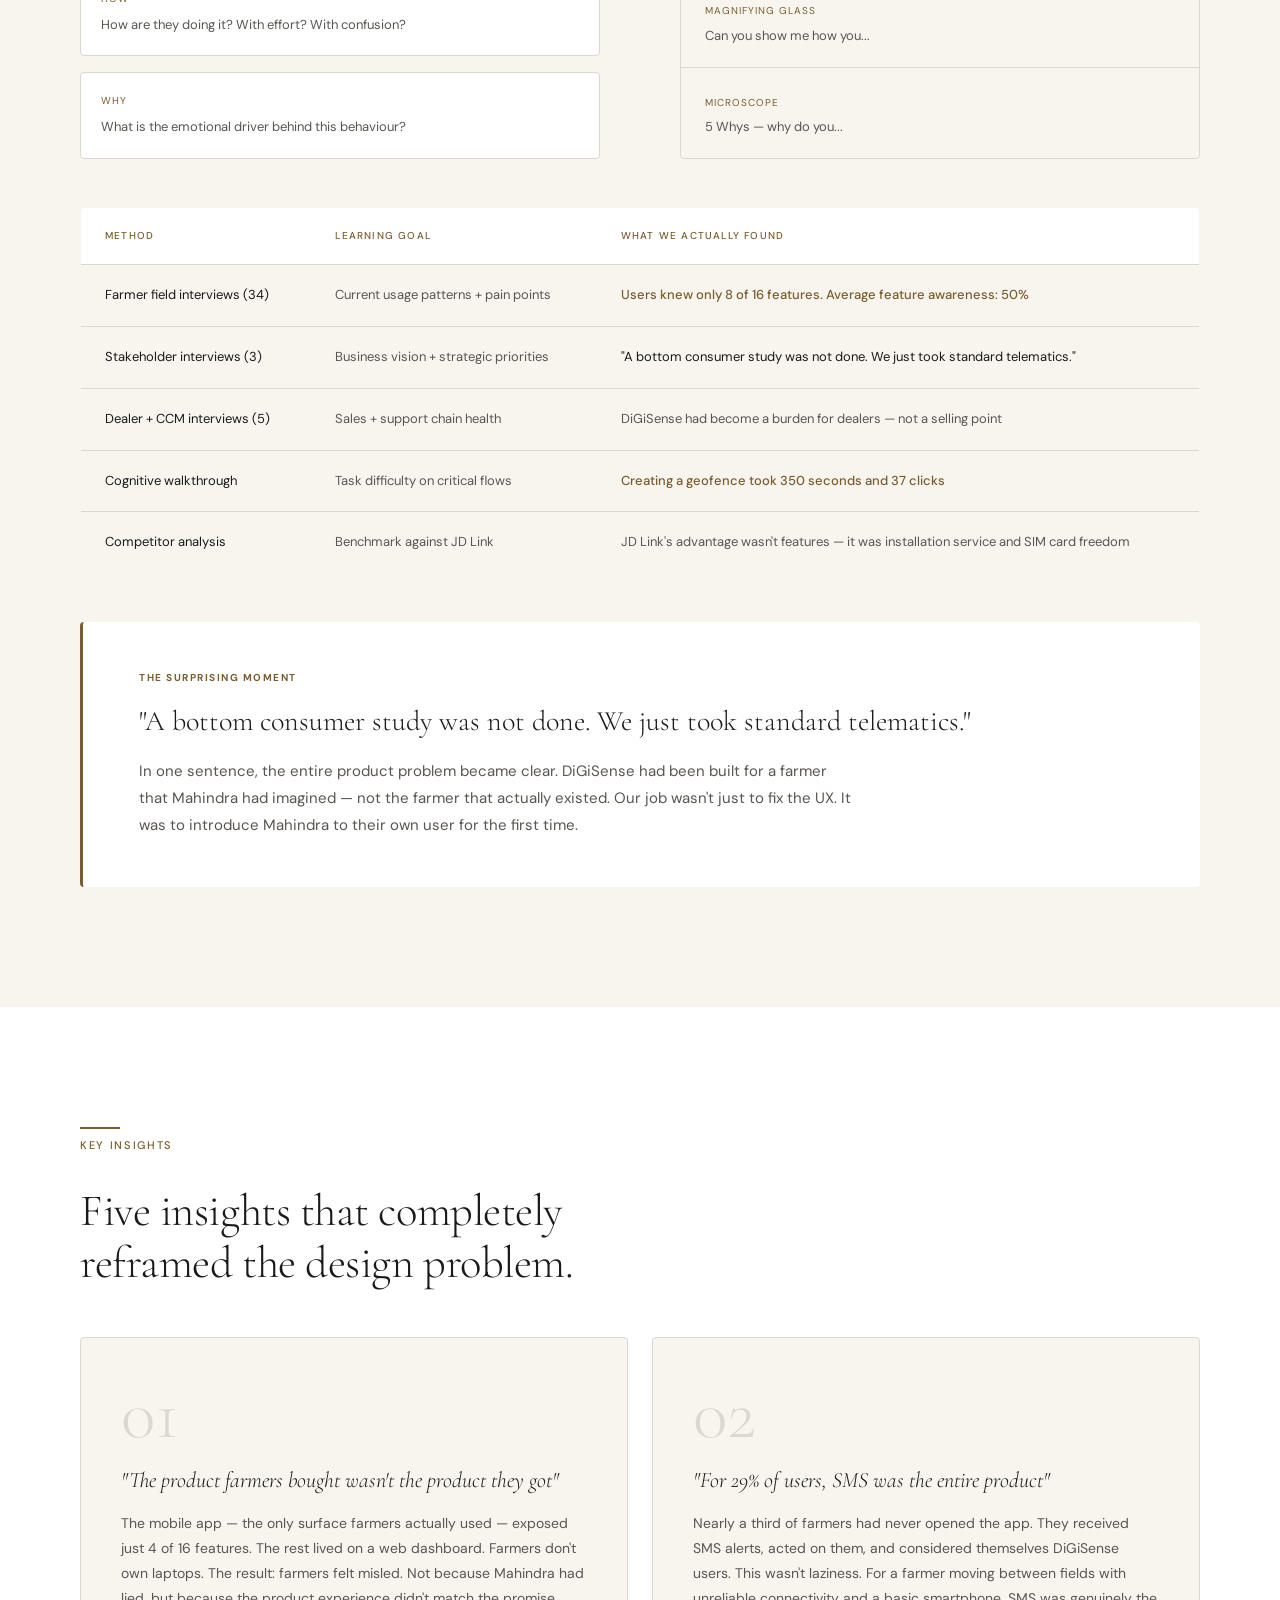
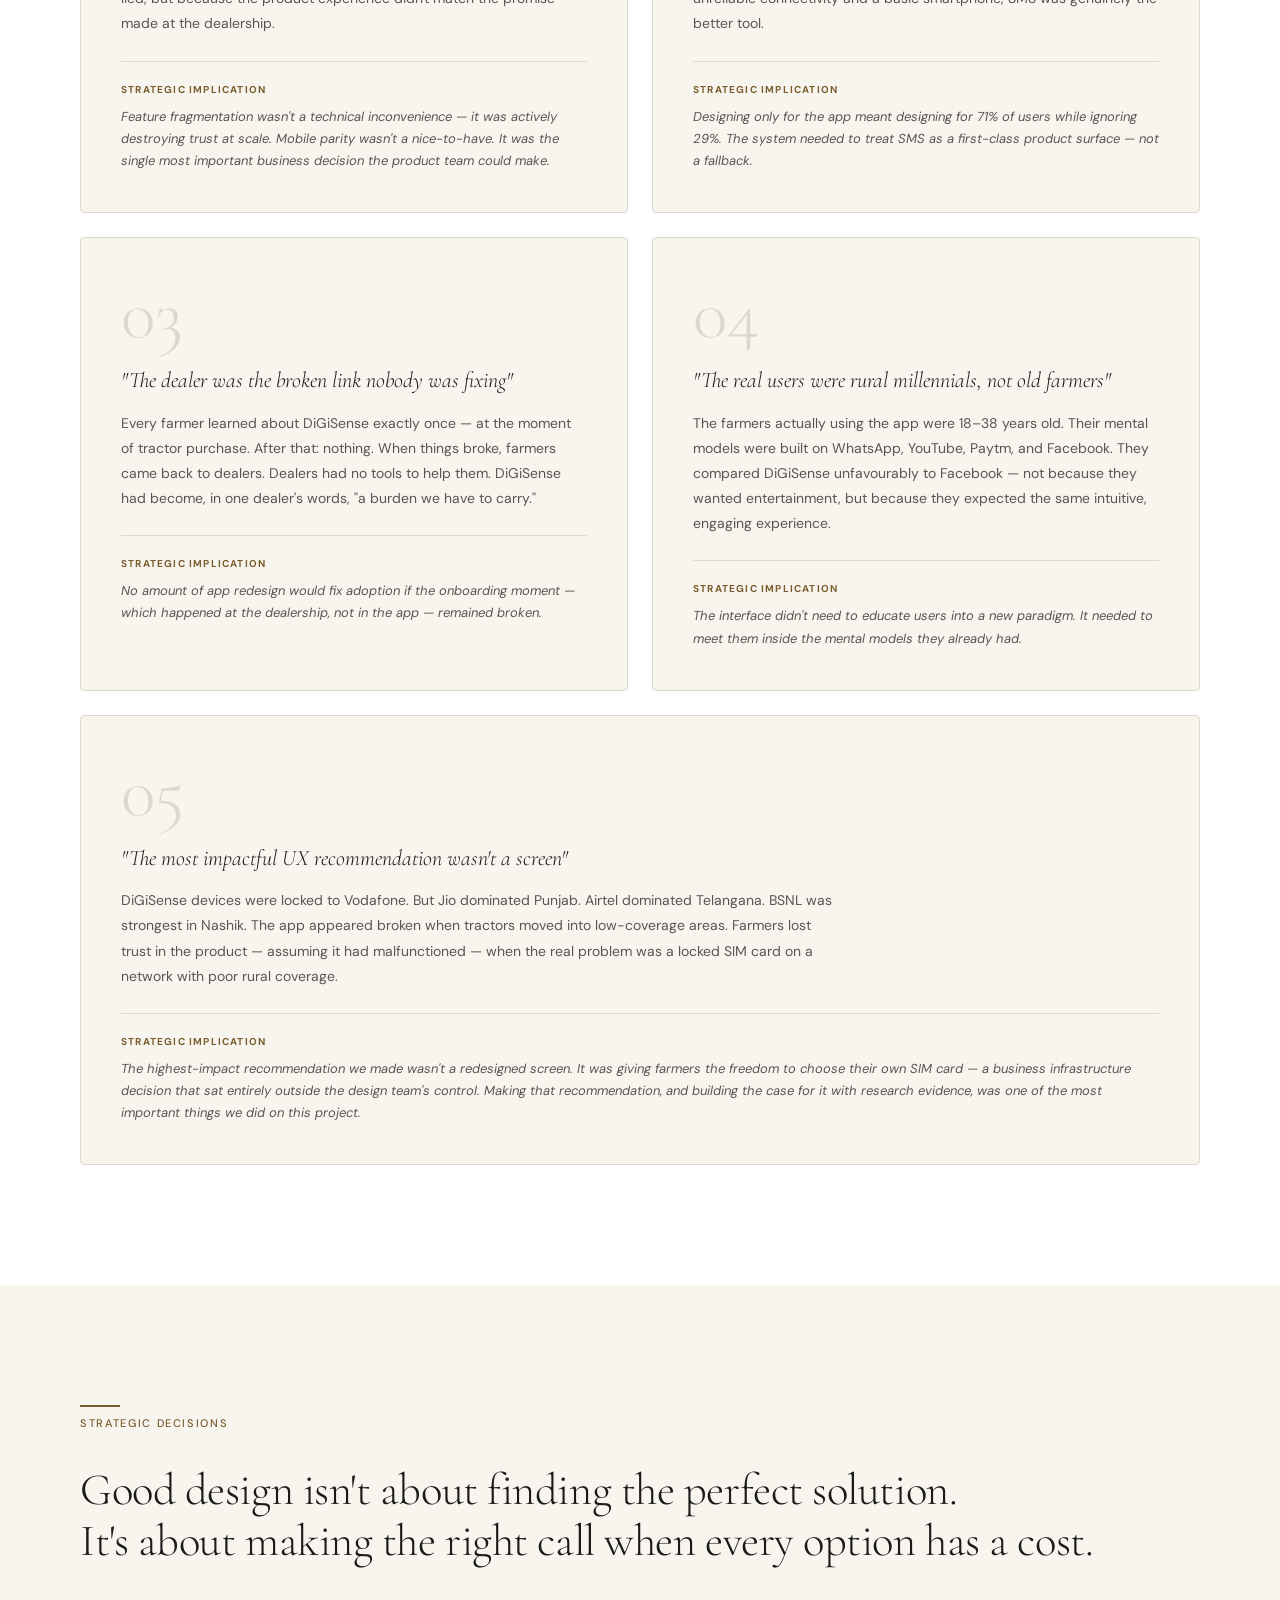
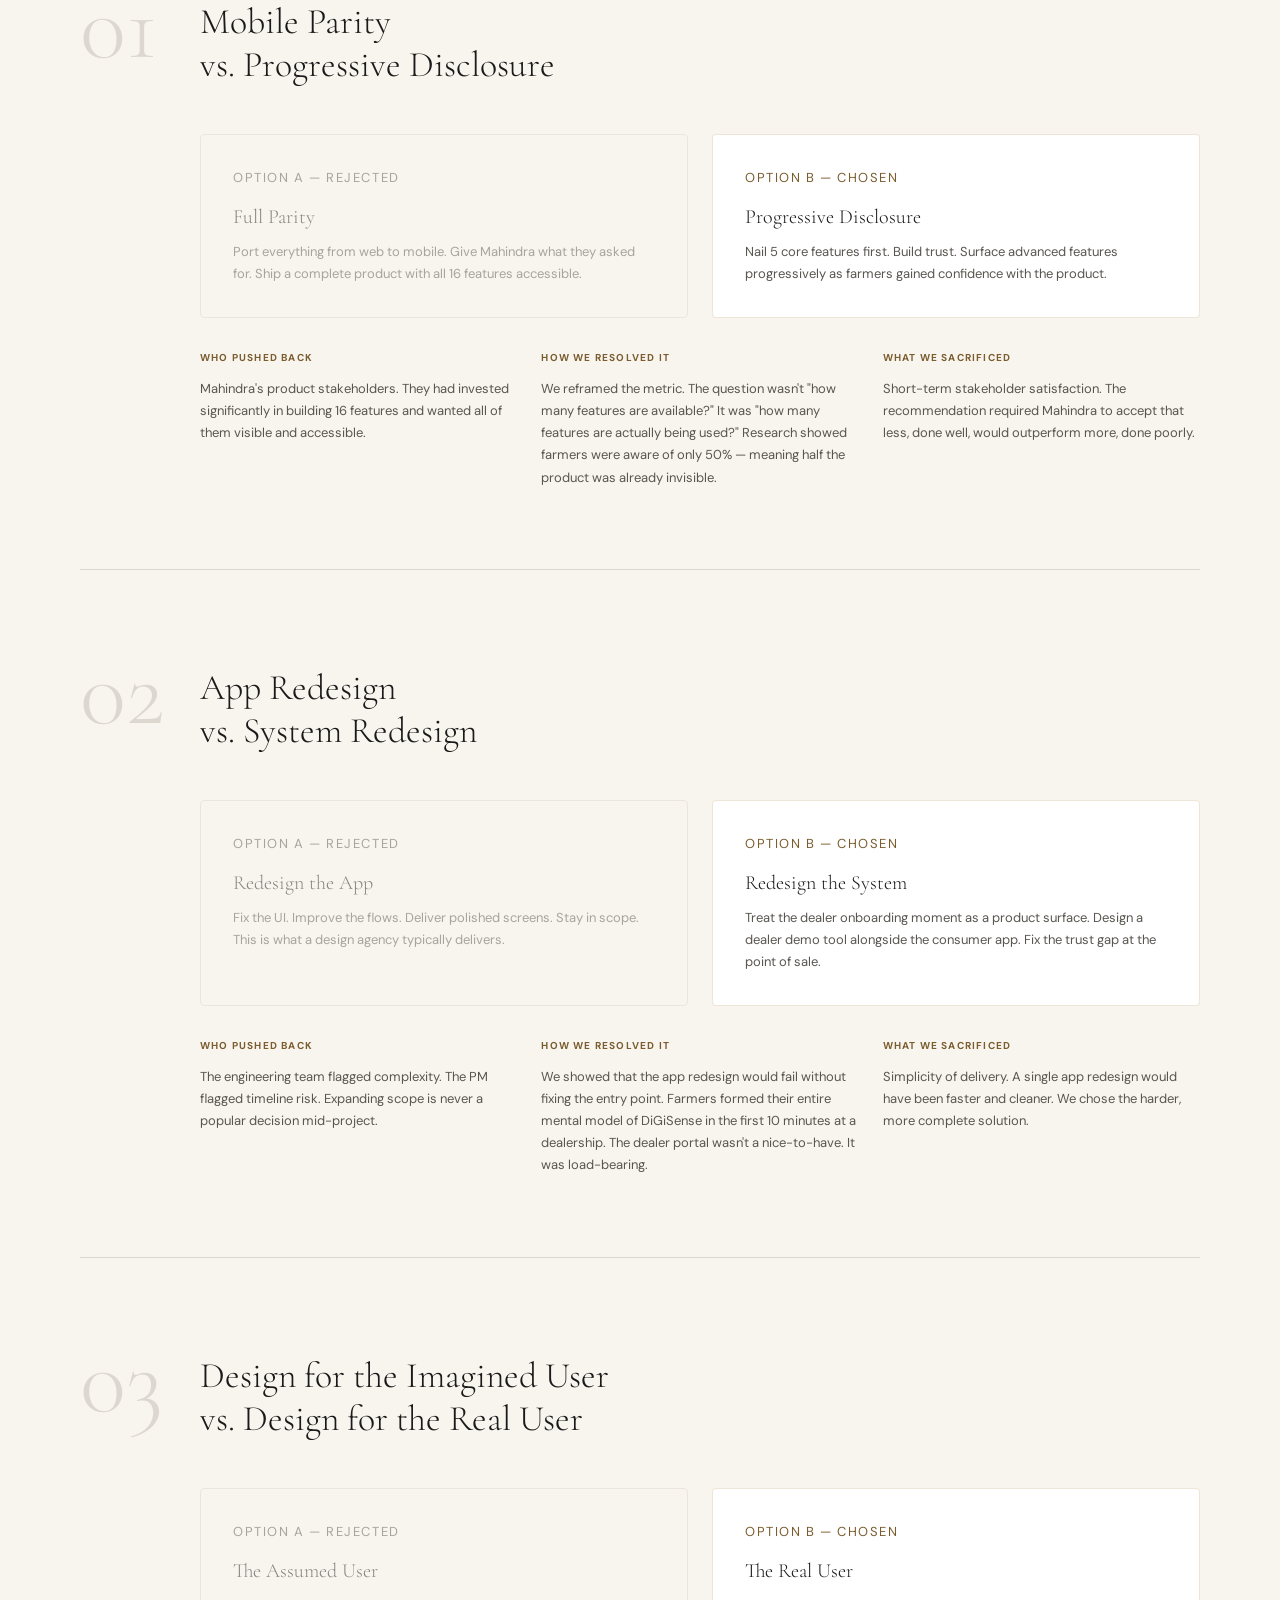
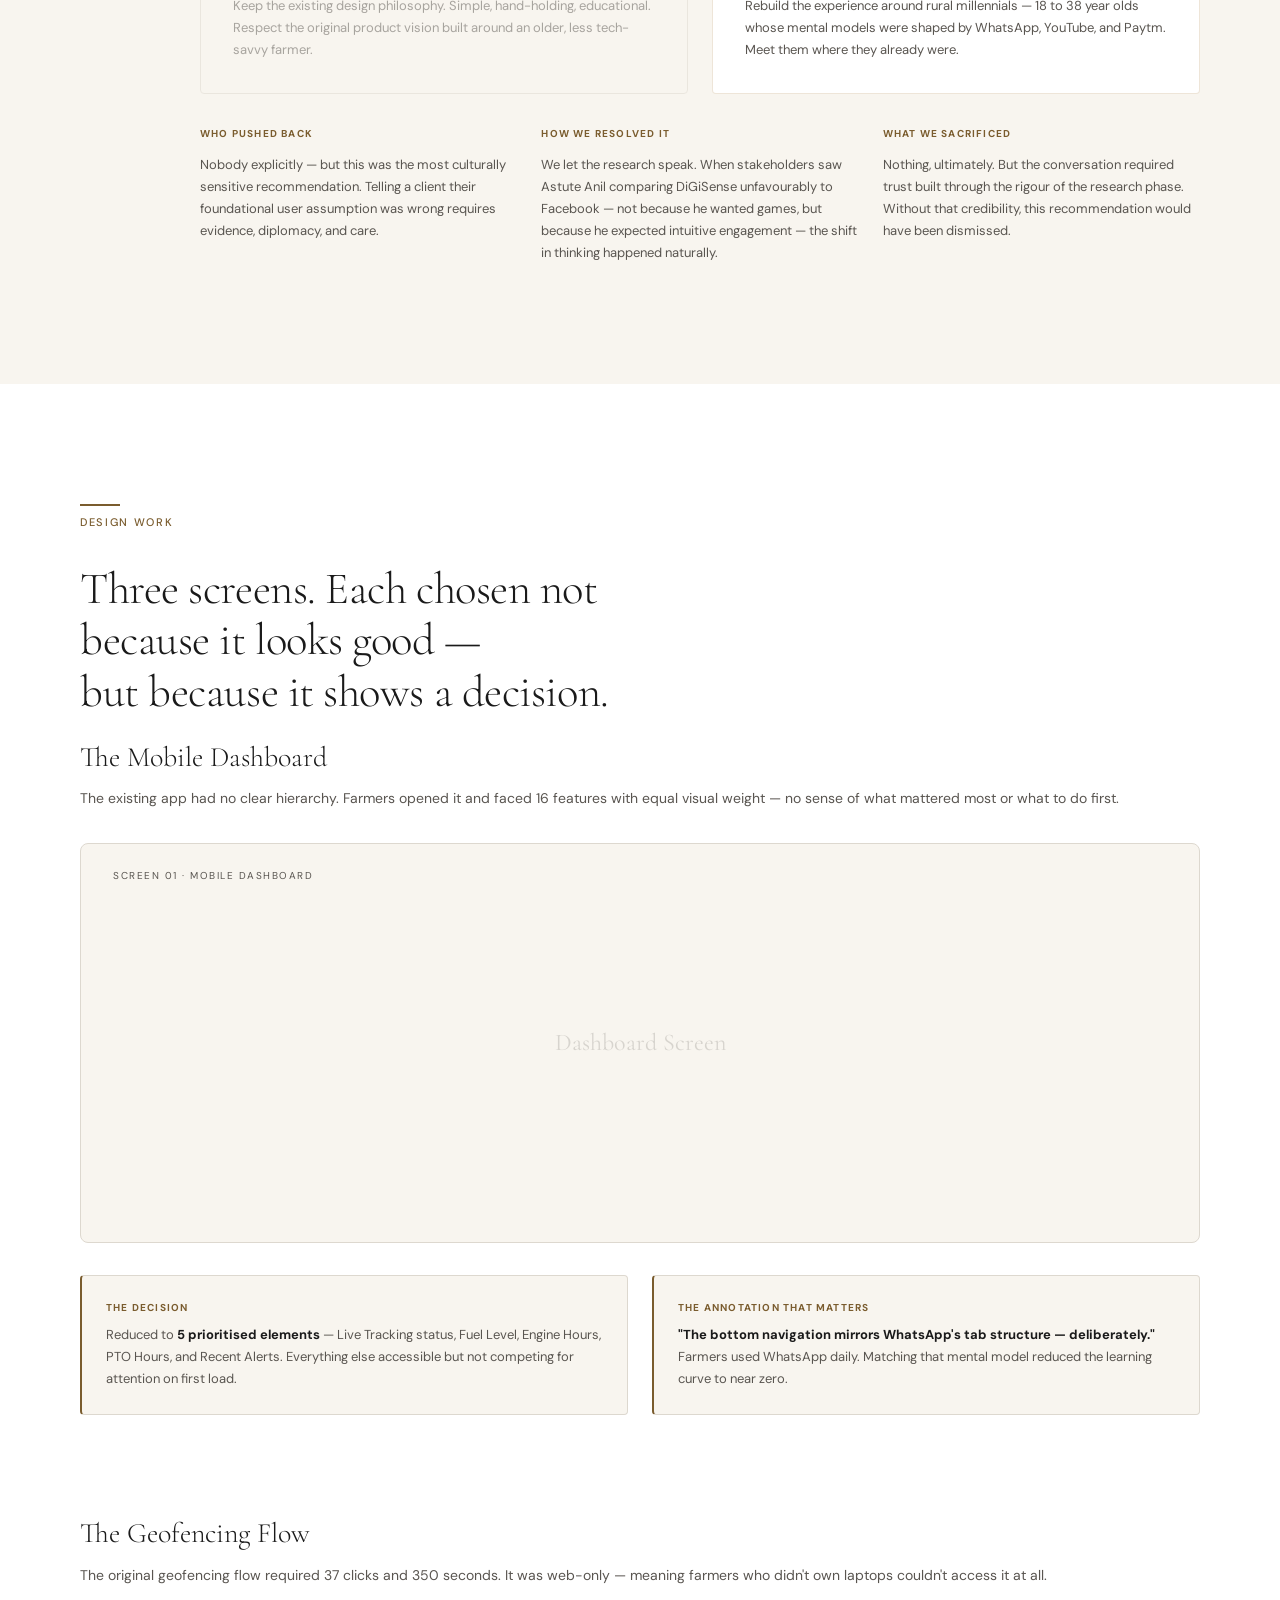
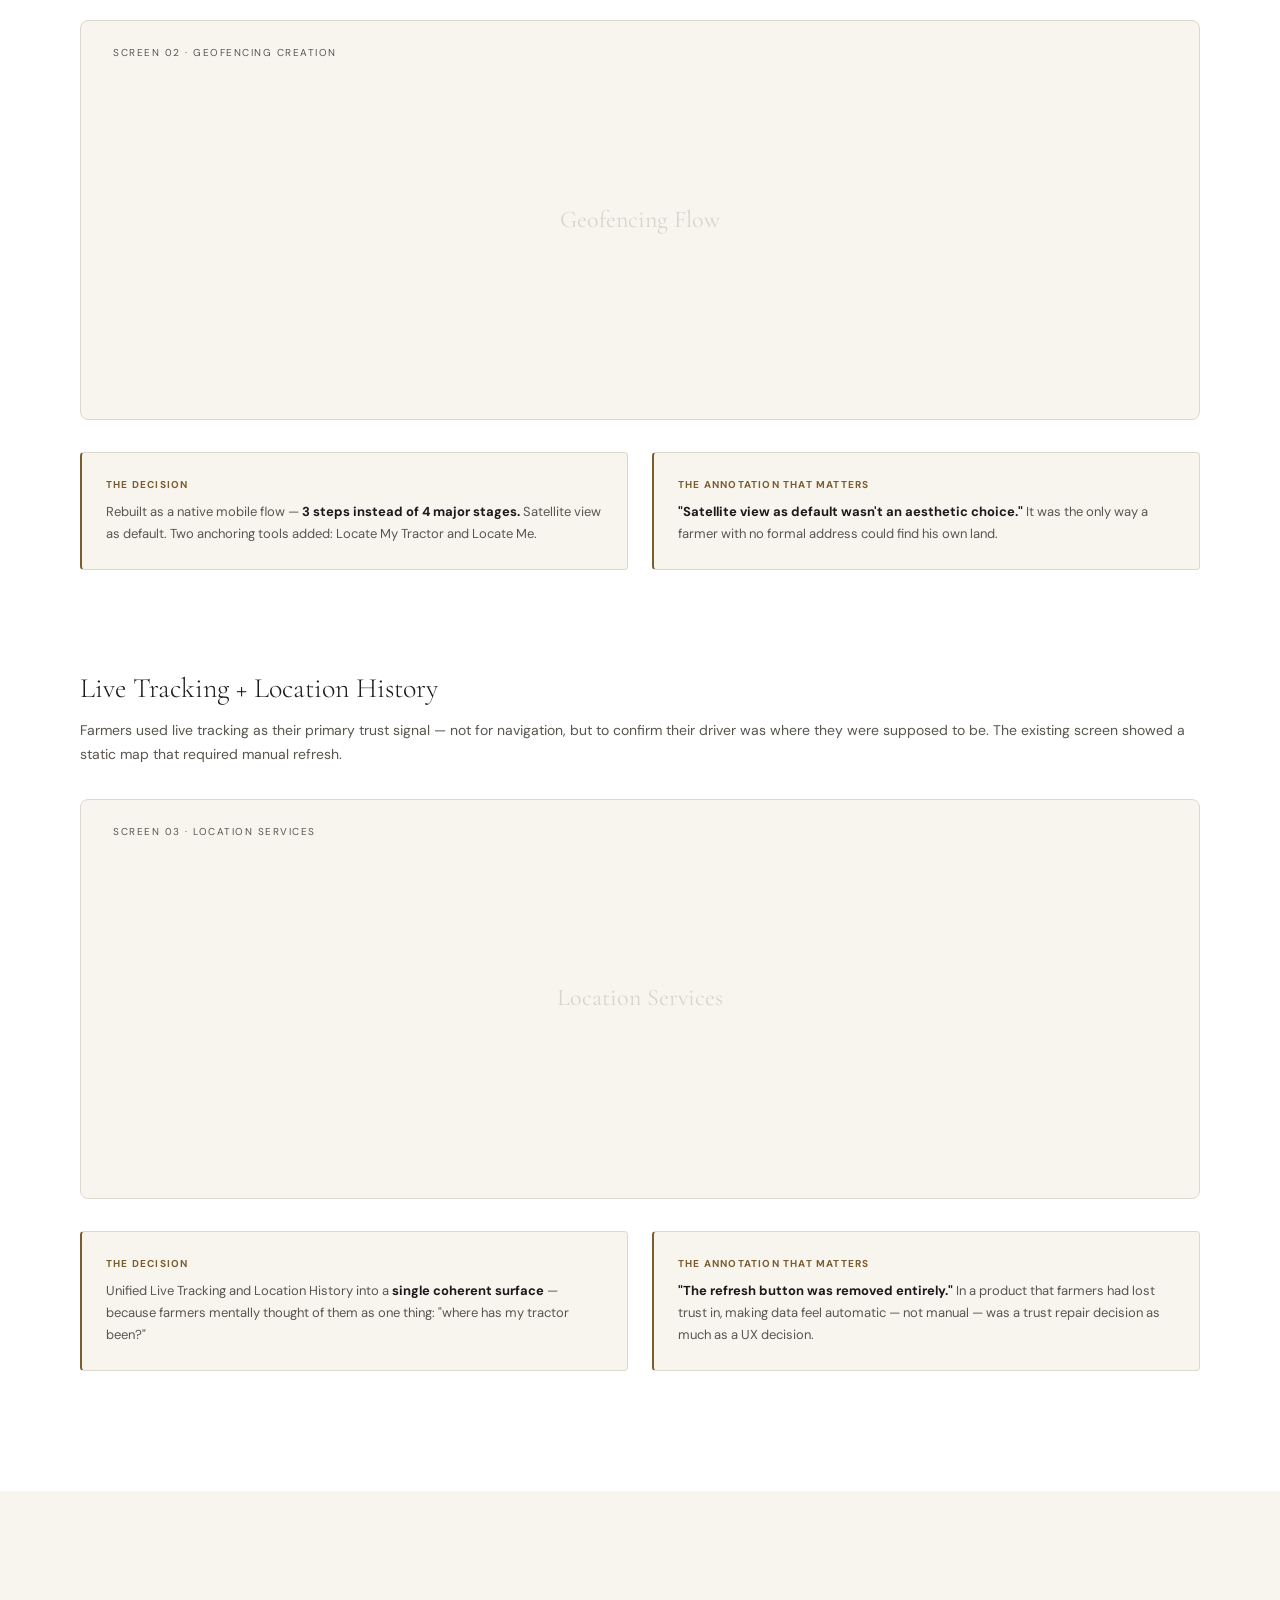
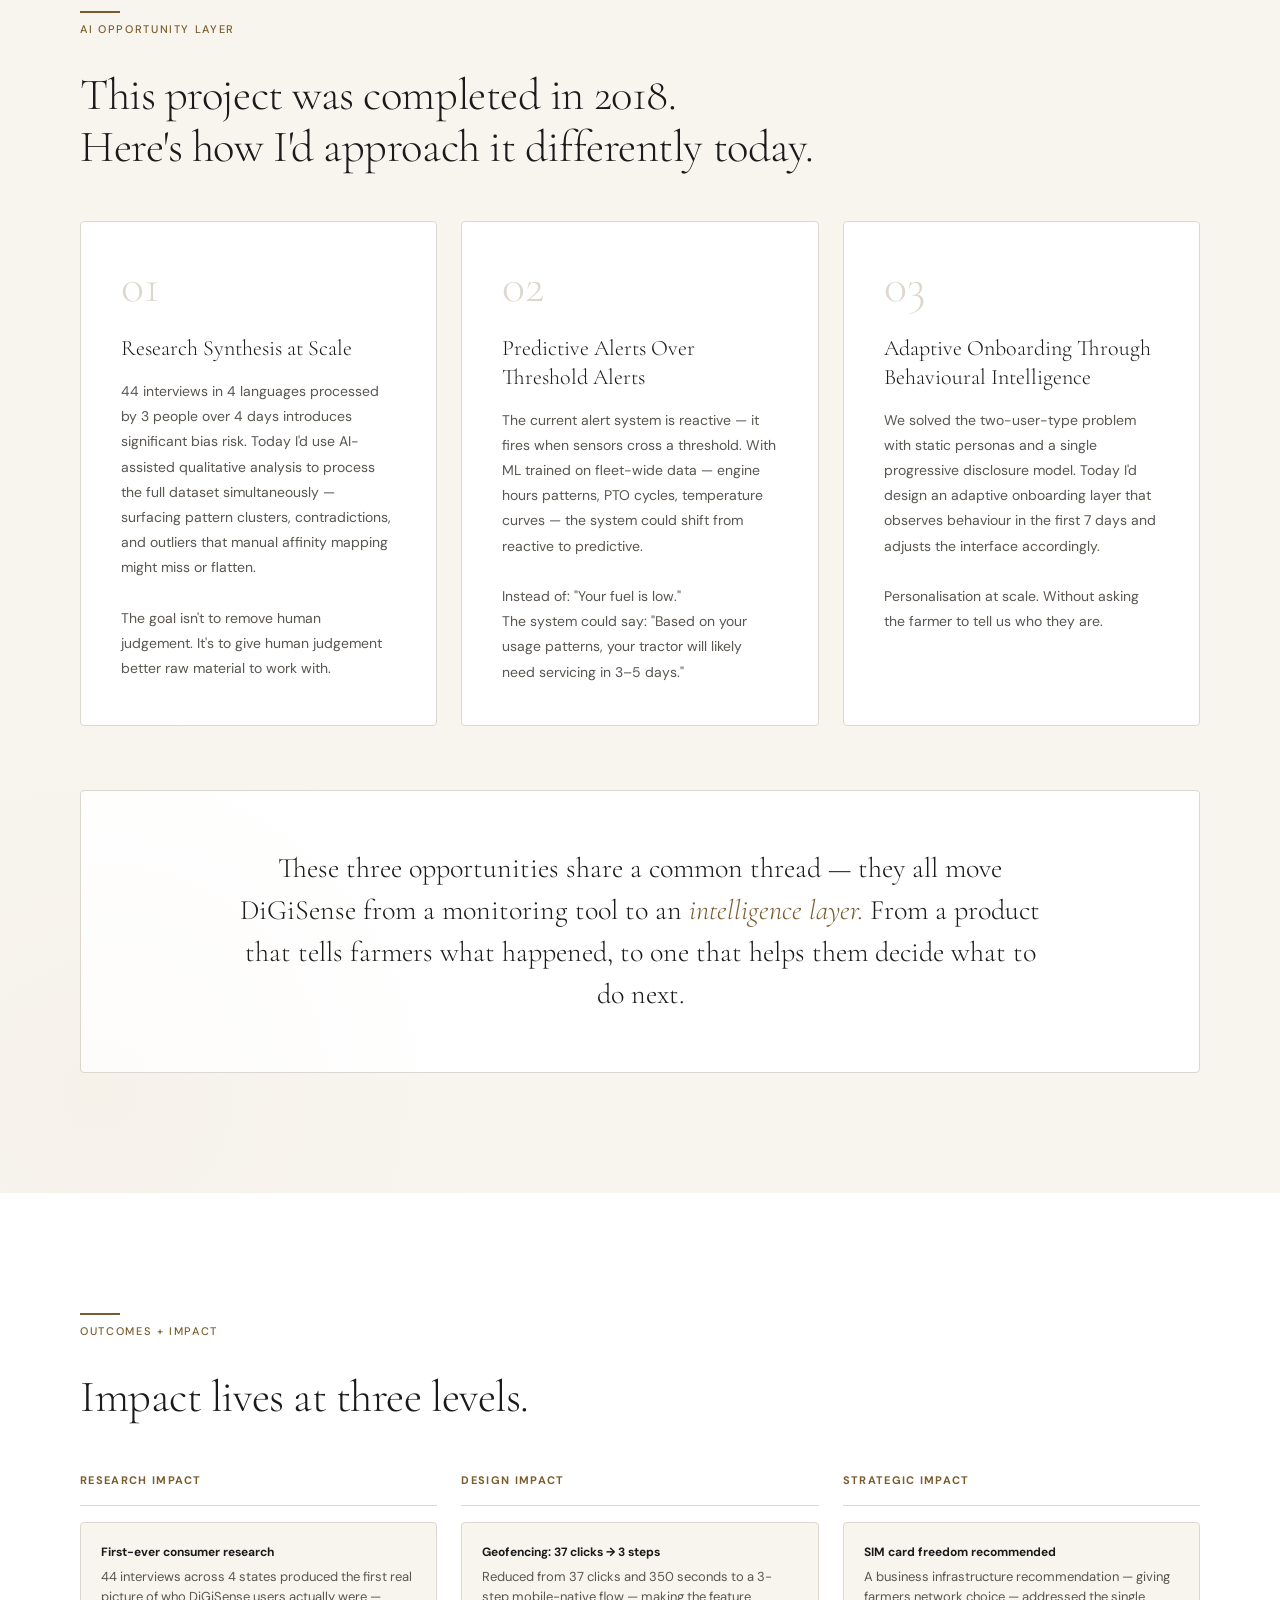
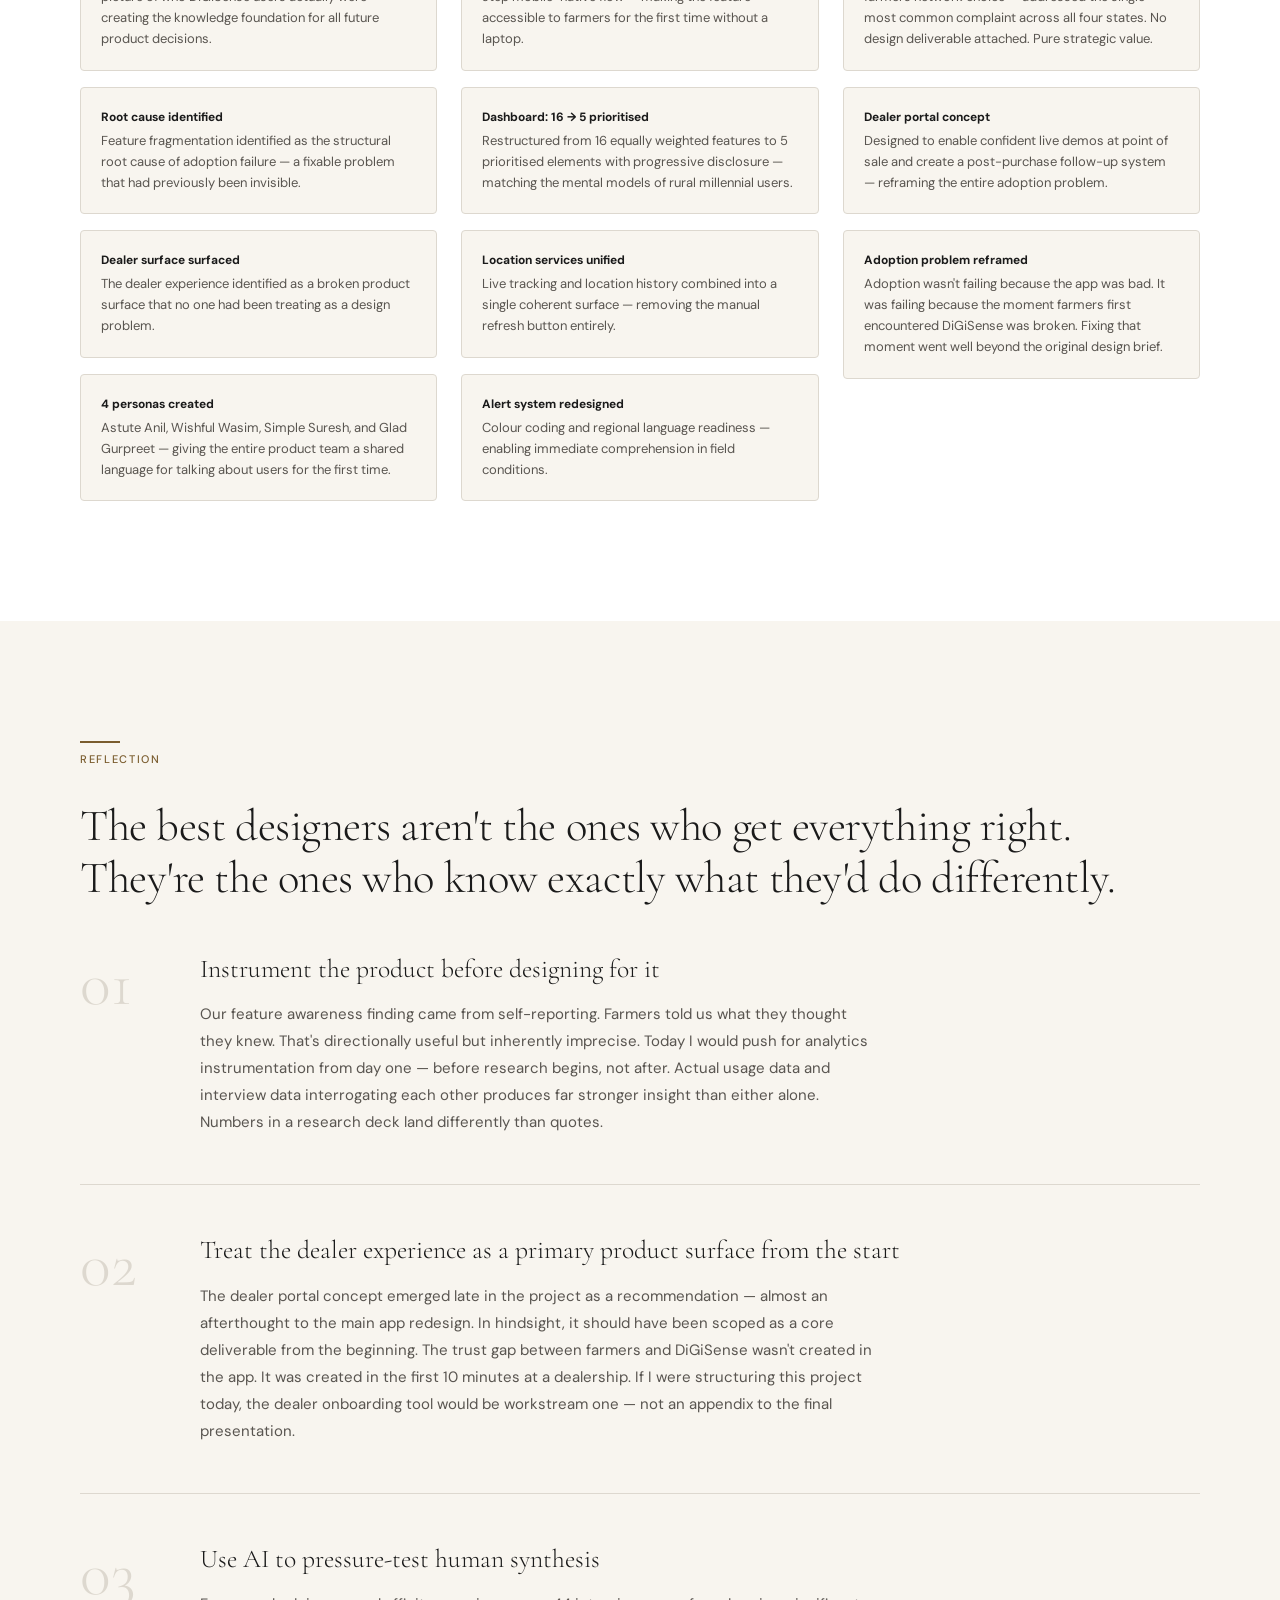
==== commit 4dad7321: "fix: apply dark/light mode toggle changes correctly Properly extract and apply the WCAG-compliant th" ====
--- a/digisense.html
+++ b/digisense.html
@@ -7,6 +7,7 @@
 <link rel="preconnect" href="https://fonts.googleapis.com">
 <link rel="preconnect" href="https://fonts.gstatic.com" crossorigin>
 <link href="https://fonts.googleapis.com/css2?family=Cormorant+Garamond:ital,wght@0,300;0,400;1,300;1,400&family=DM+Sans:wght@300;400;500&display=swap" rel="stylesheet">
+<script>(function(){var s=localStorage.getItem('theme');var p=window.matchMedia&&window.matchMedia('(prefers-color-scheme: light)').matches?'light':'dark';document.documentElement.setAttribute('data-theme',s||p);})();</script>
 <style>
   :root {
     --bg: #0A0A0A;
@@ -17,6 +18,34 @@
     --accent: #C8A97E;
     --font-display: 'Cormorant Garamond', serif;
     --font-body: 'DM Sans', sans-serif;
+
+    --nav-bg: rgba(10,10,10,0.92);
+    --mobile-menu-bg: rgba(10,10,10,0.97);
+    --nav-link-color: rgba(255,255,255,0.55);
+    --mobile-menu-divider: rgba(255,255,255,0.04);
+    --card-bg: #111111;
+    --dot-color: #1A1A1A;
+    --scrollbar-thumb: rgba(200,169,126,0.2);
+    --scrollbar-thumb-hover: rgba(200,169,126,0.4);
+    --noise-opacity: 0.4;
+  }
+
+  html[data-theme="light"] {
+    --bg: #F8F5EF;
+    --surface: #FFFFFF;
+    --border: #DDD8CF;
+    --text: #1A1A1A;
+    --muted: #595550;
+    --accent: #7A5C2E;
+    --nav-bg: rgba(248,245,239,0.92);
+    --mobile-menu-bg: rgba(248,245,239,0.97);
+    --nav-link-color: rgba(26,26,26,0.70);
+    --mobile-menu-divider: rgba(26,26,26,0.08);
+    --card-bg: #FFFFFF;
+    --dot-color: #DDD8CF;
+    --scrollbar-thumb: rgba(122,92,46,0.3);
+    --scrollbar-thumb-hover: rgba(122,92,46,0.5);
+    --noise-opacity: 0.15;
   }
 
   *, *::before, *::after { box-sizing: border-box; margin: 0; padding: 0; }
@@ -40,7 +69,7 @@
     background-image: url("data:image/svg+xml,%3Csvg viewBox='0 0 256 256' xmlns='http://www.w3.org/2000/svg'%3E%3Cfilter id='noise'%3E%3CfeTurbulence type='fractalNoise' baseFrequency='0.9' numOctaves='4' stitchTiles='stitch'/%3E%3C/filter%3E%3Crect width='100%25' height='100%25' filter='url(%23noise)' opacity='0.03'/%3E%3C/svg%3E");
     pointer-events: none;
     z-index: 1000;
-    opacity: 0.4;
+    opacity: var(--noise-opacity);
   }
 
   /* nav/mobile-menu/footer handled by components.js */
@@ -1155,7 +1184,11 @@
     .research-stat:nth-last-child(-n+2) { border-bottom: none; }
     .research-stat-number { font-size: 36px; }
     /* Make table horizontally scrollable instead of breaking layout */
-    .methods-table { display: block; overflow-x: auto; -webkit-overflow-scrolling: touch; }
+    .methods-table { display: block; overflow-x: auto; -webkit-overflow-scrolling: touch; scrollbar-width: thin; scrollbar-color: rgba(200,169,126,0.2) transparent; }
+    .methods-table::-webkit-scrollbar { height: 4px; }
+    .methods-table::-webkit-scrollbar-track { background: transparent; }
+    .methods-table::-webkit-scrollbar-thumb { background: rgba(200,169,126,0.2); border-radius: 2px; }
+    .methods-table::-webkit-scrollbar-thumb:hover { background: rgba(200,169,126,0.4); }
     .surprise-callout { padding: 32px; }
 
     /* Insights */
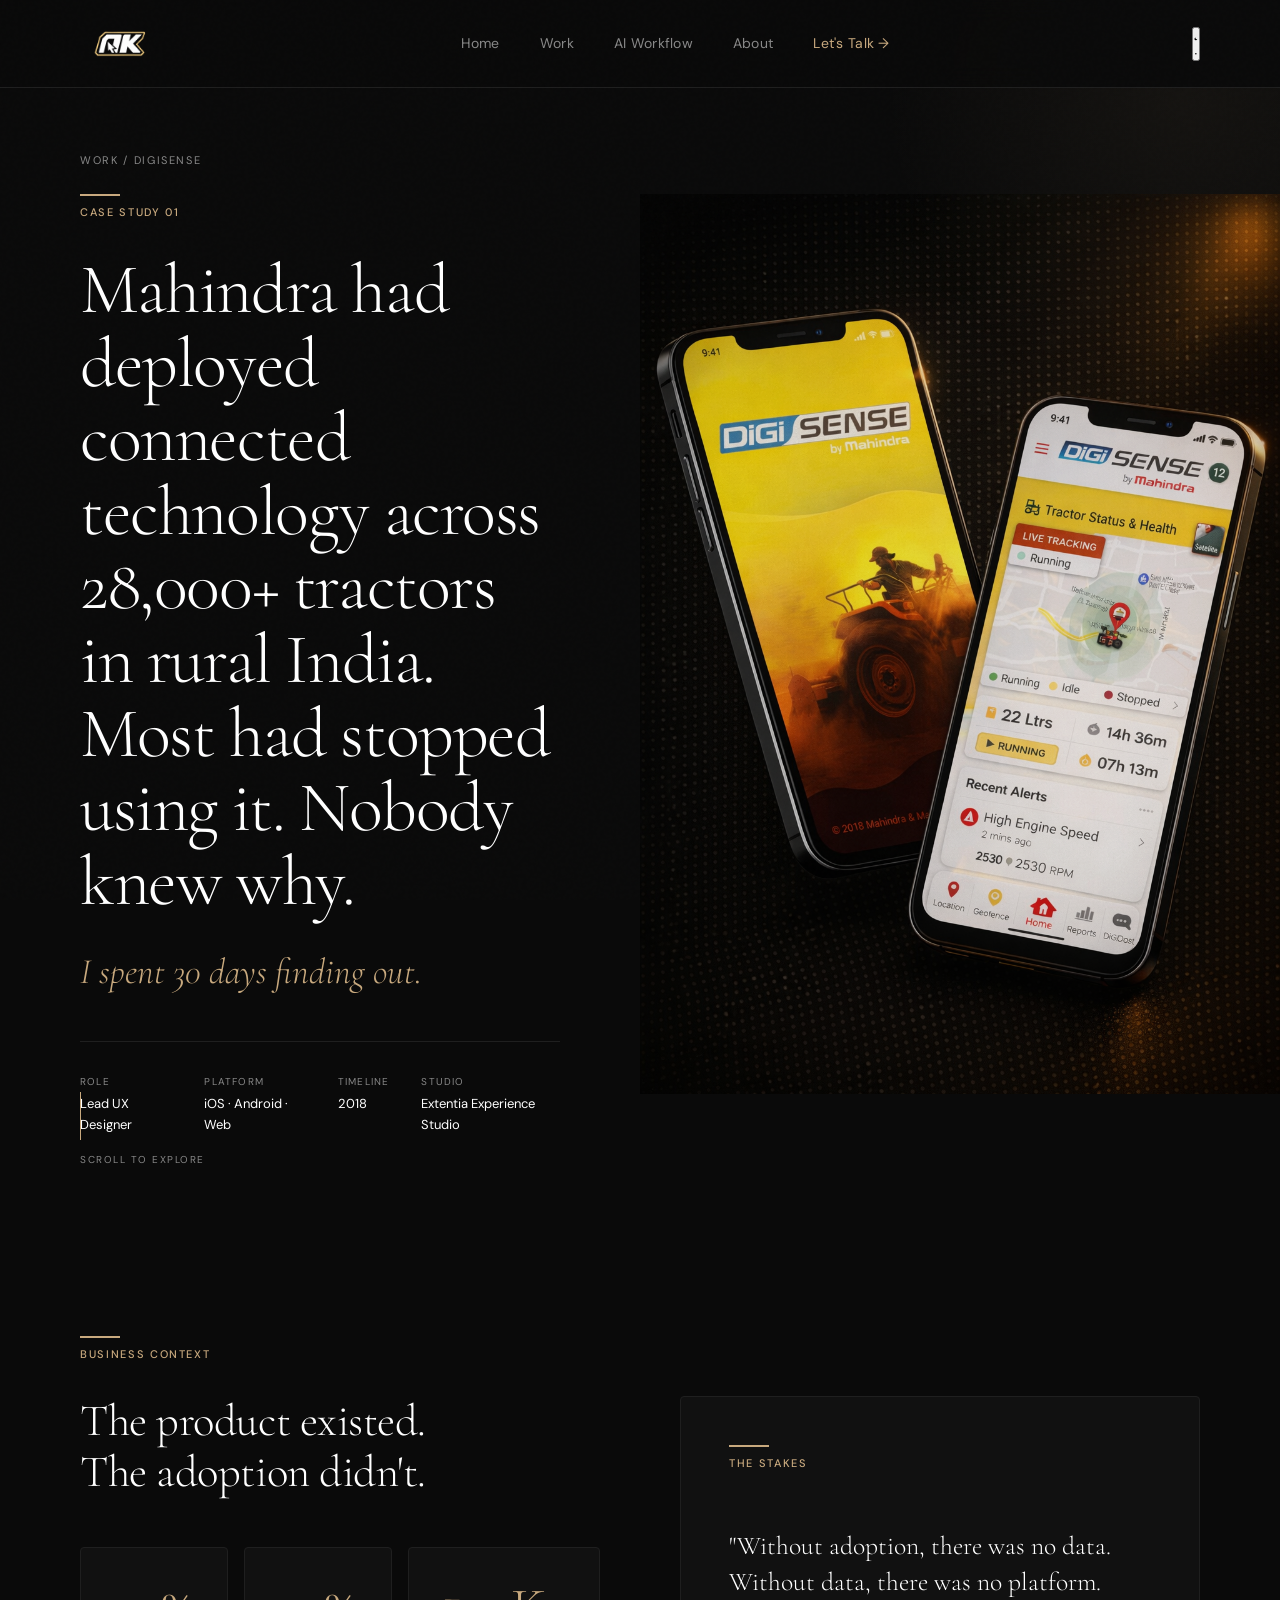
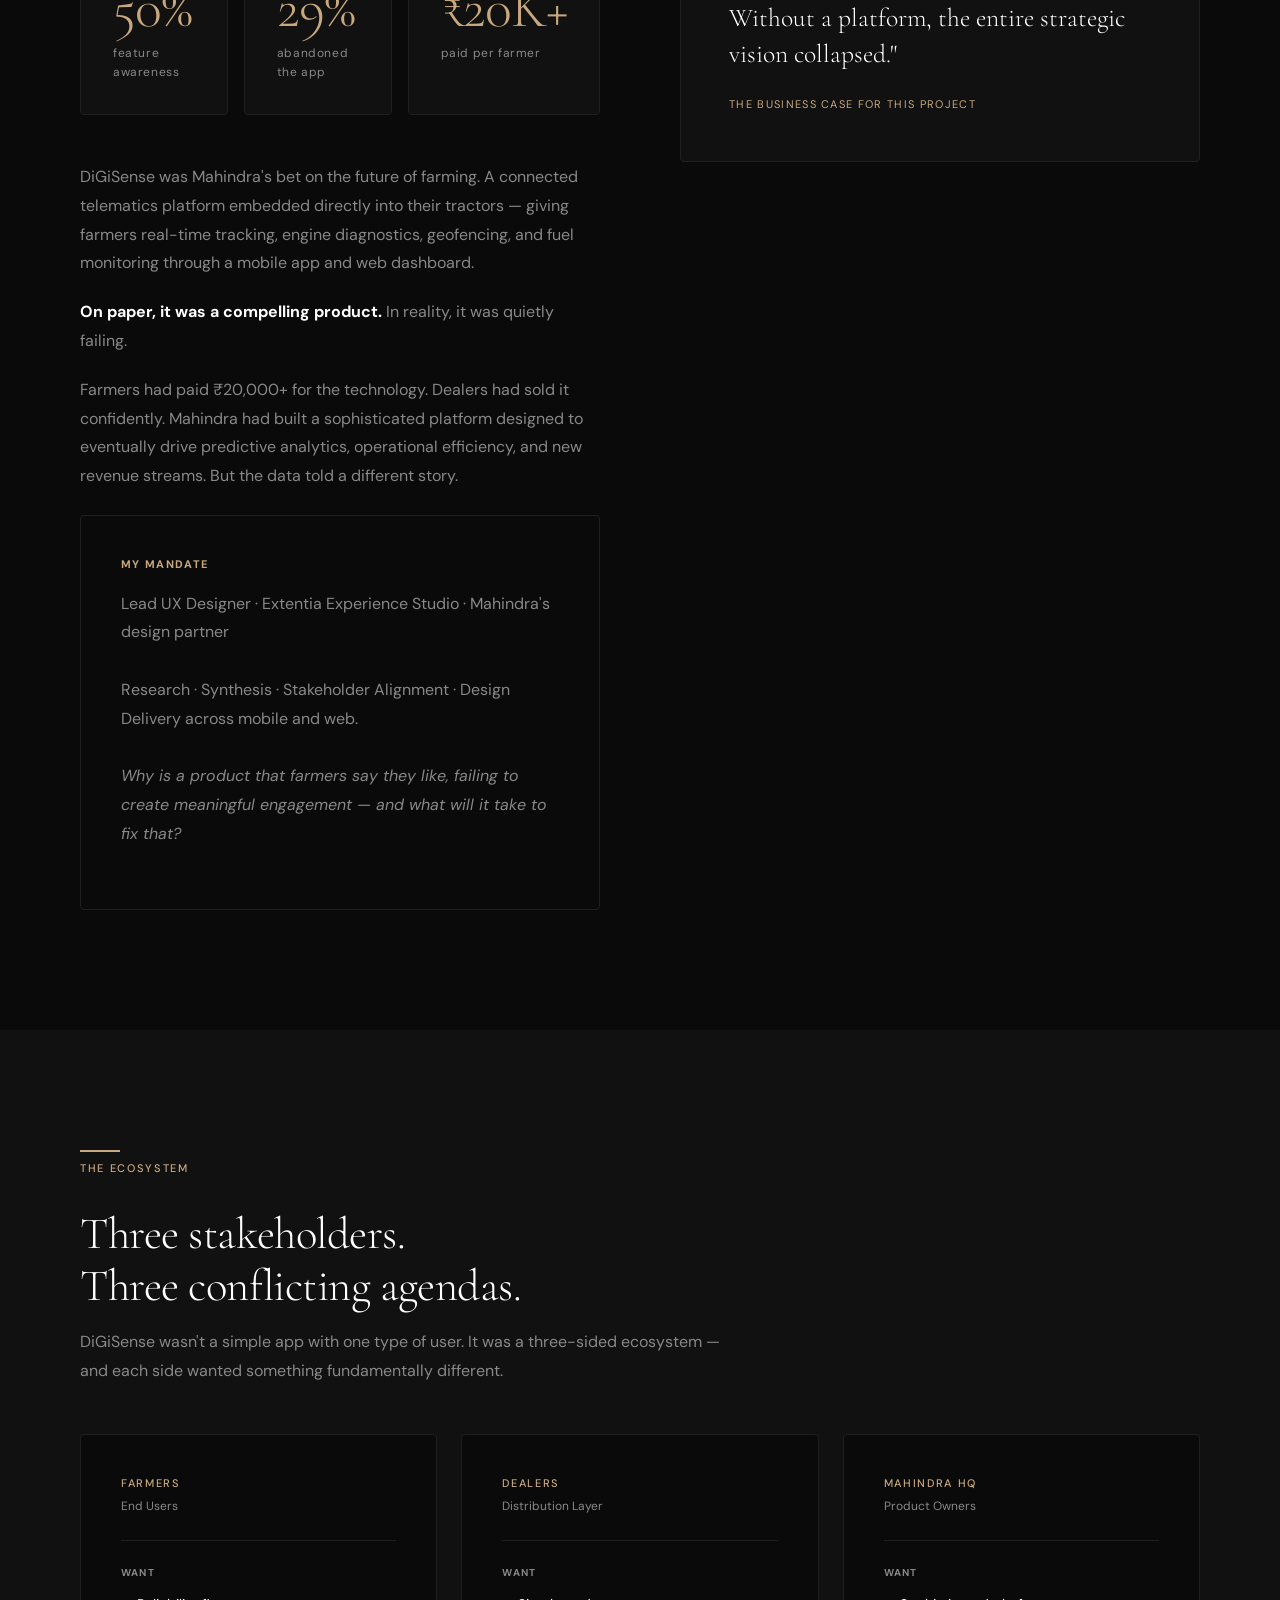
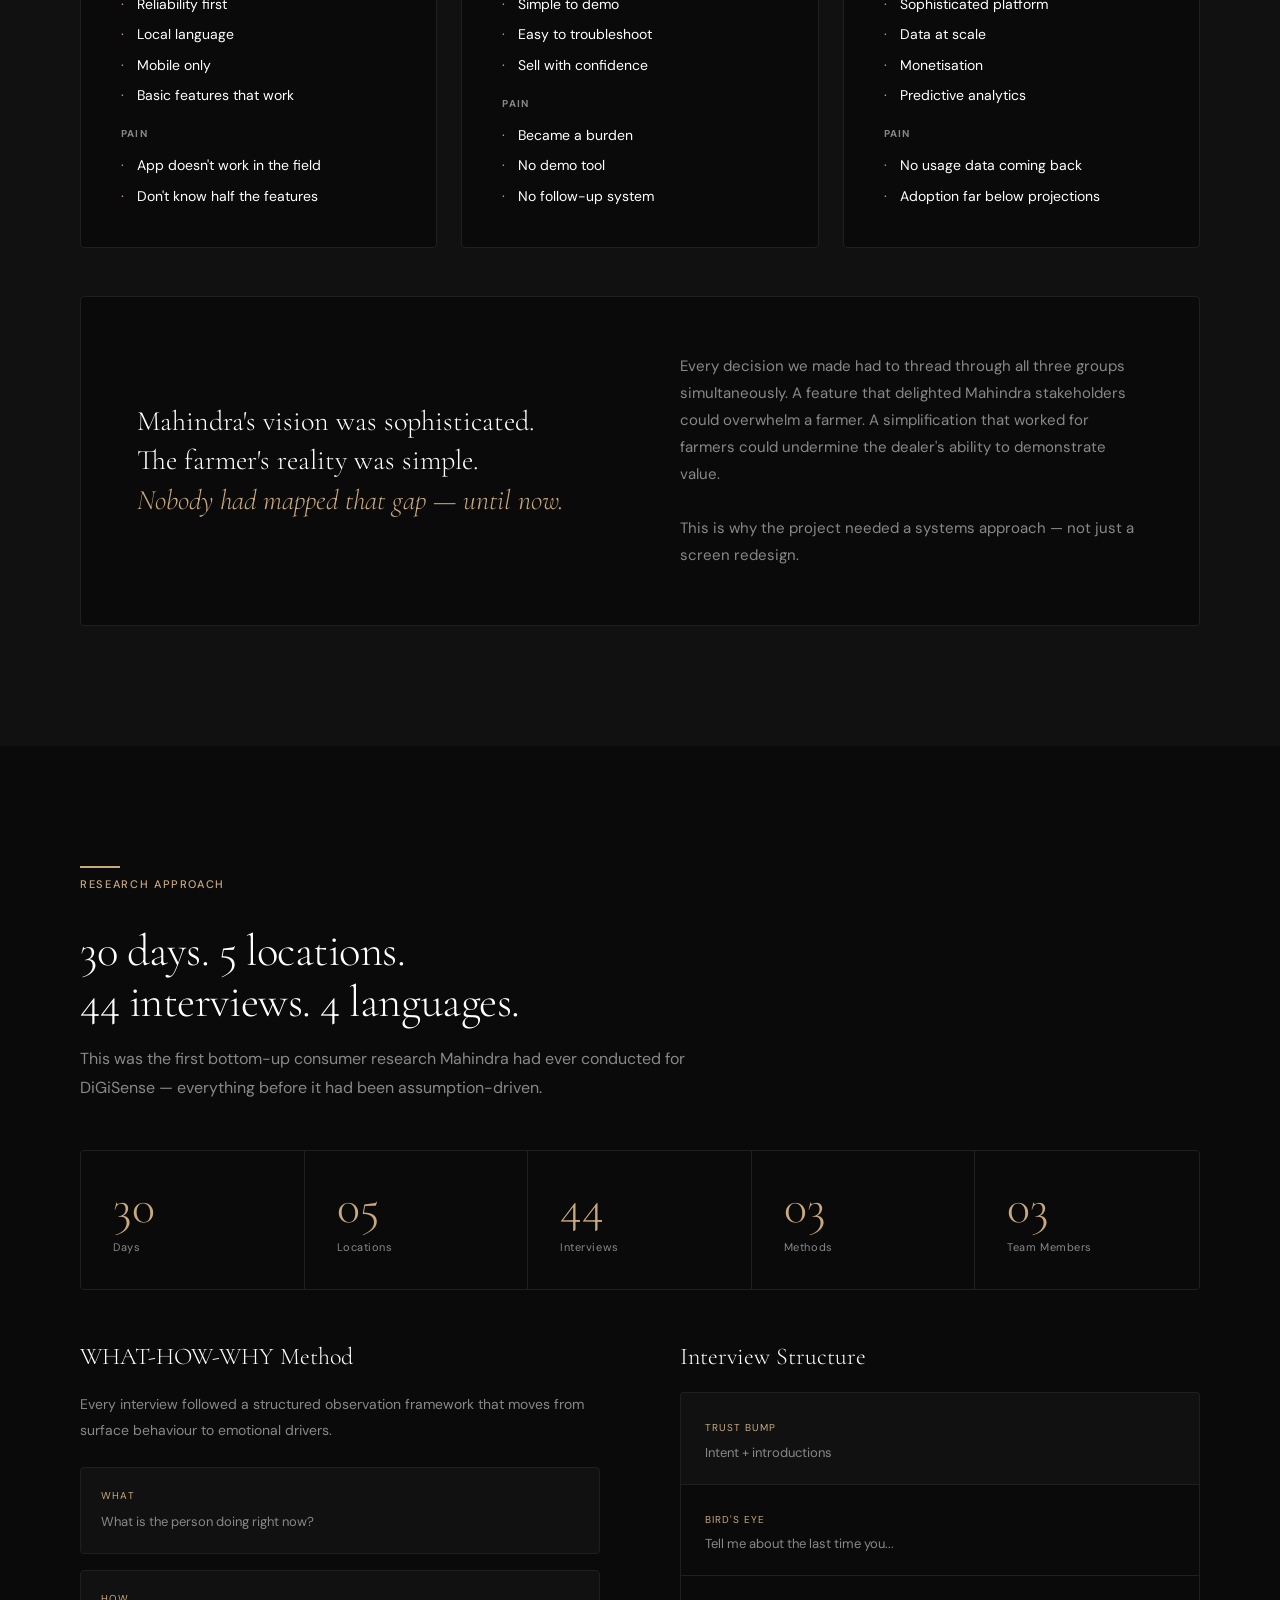
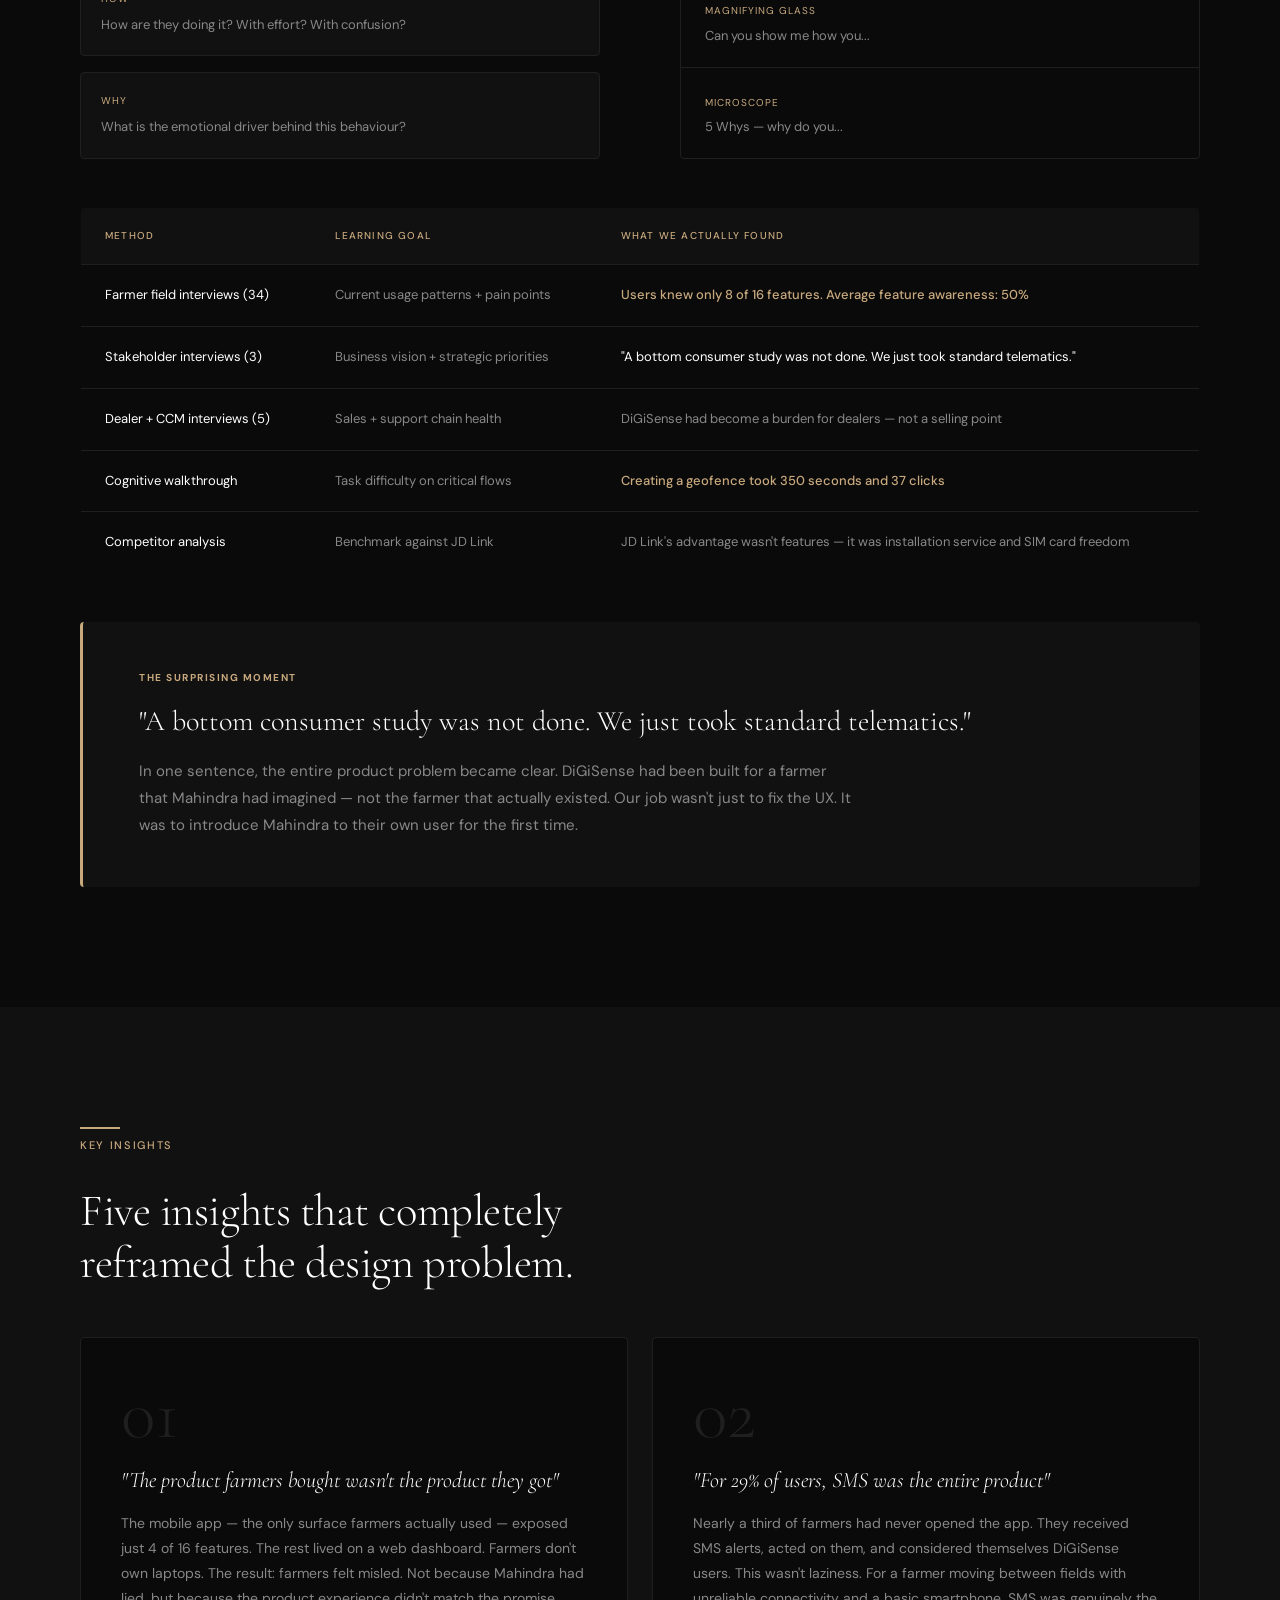
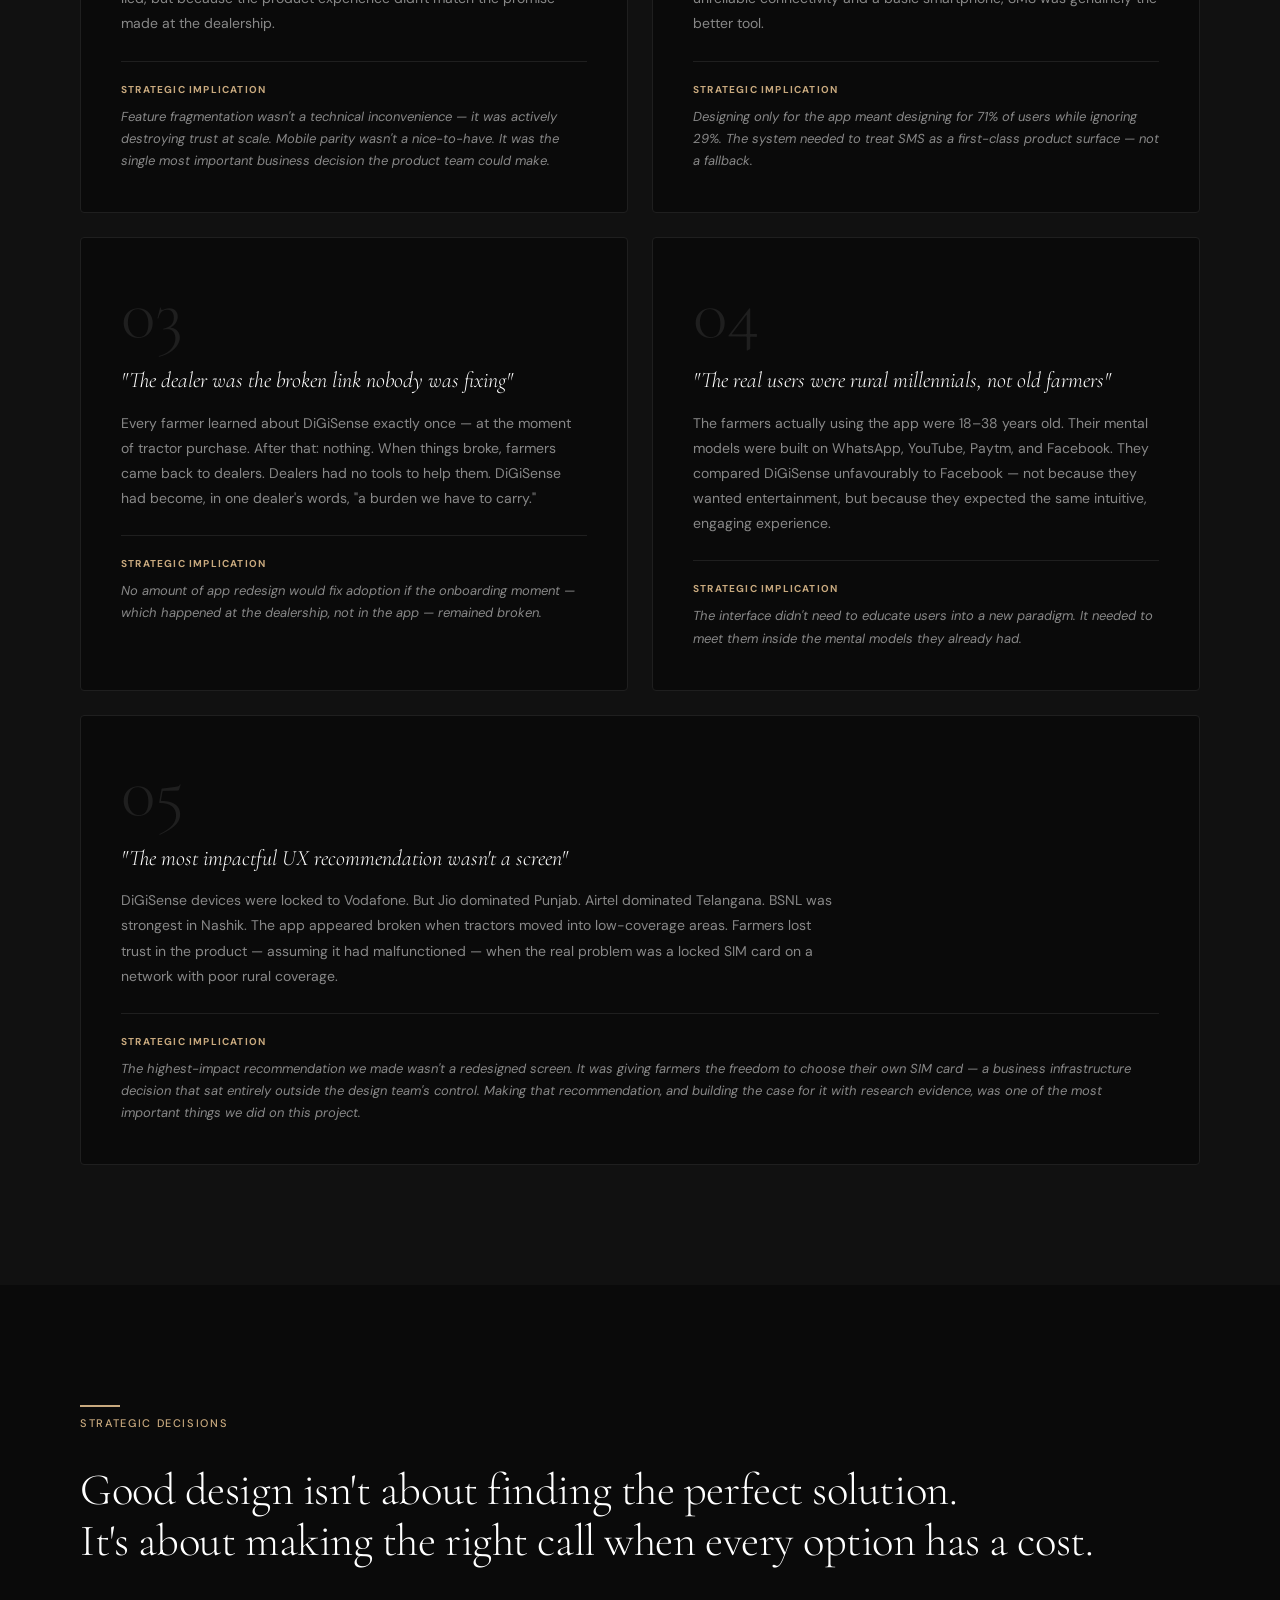
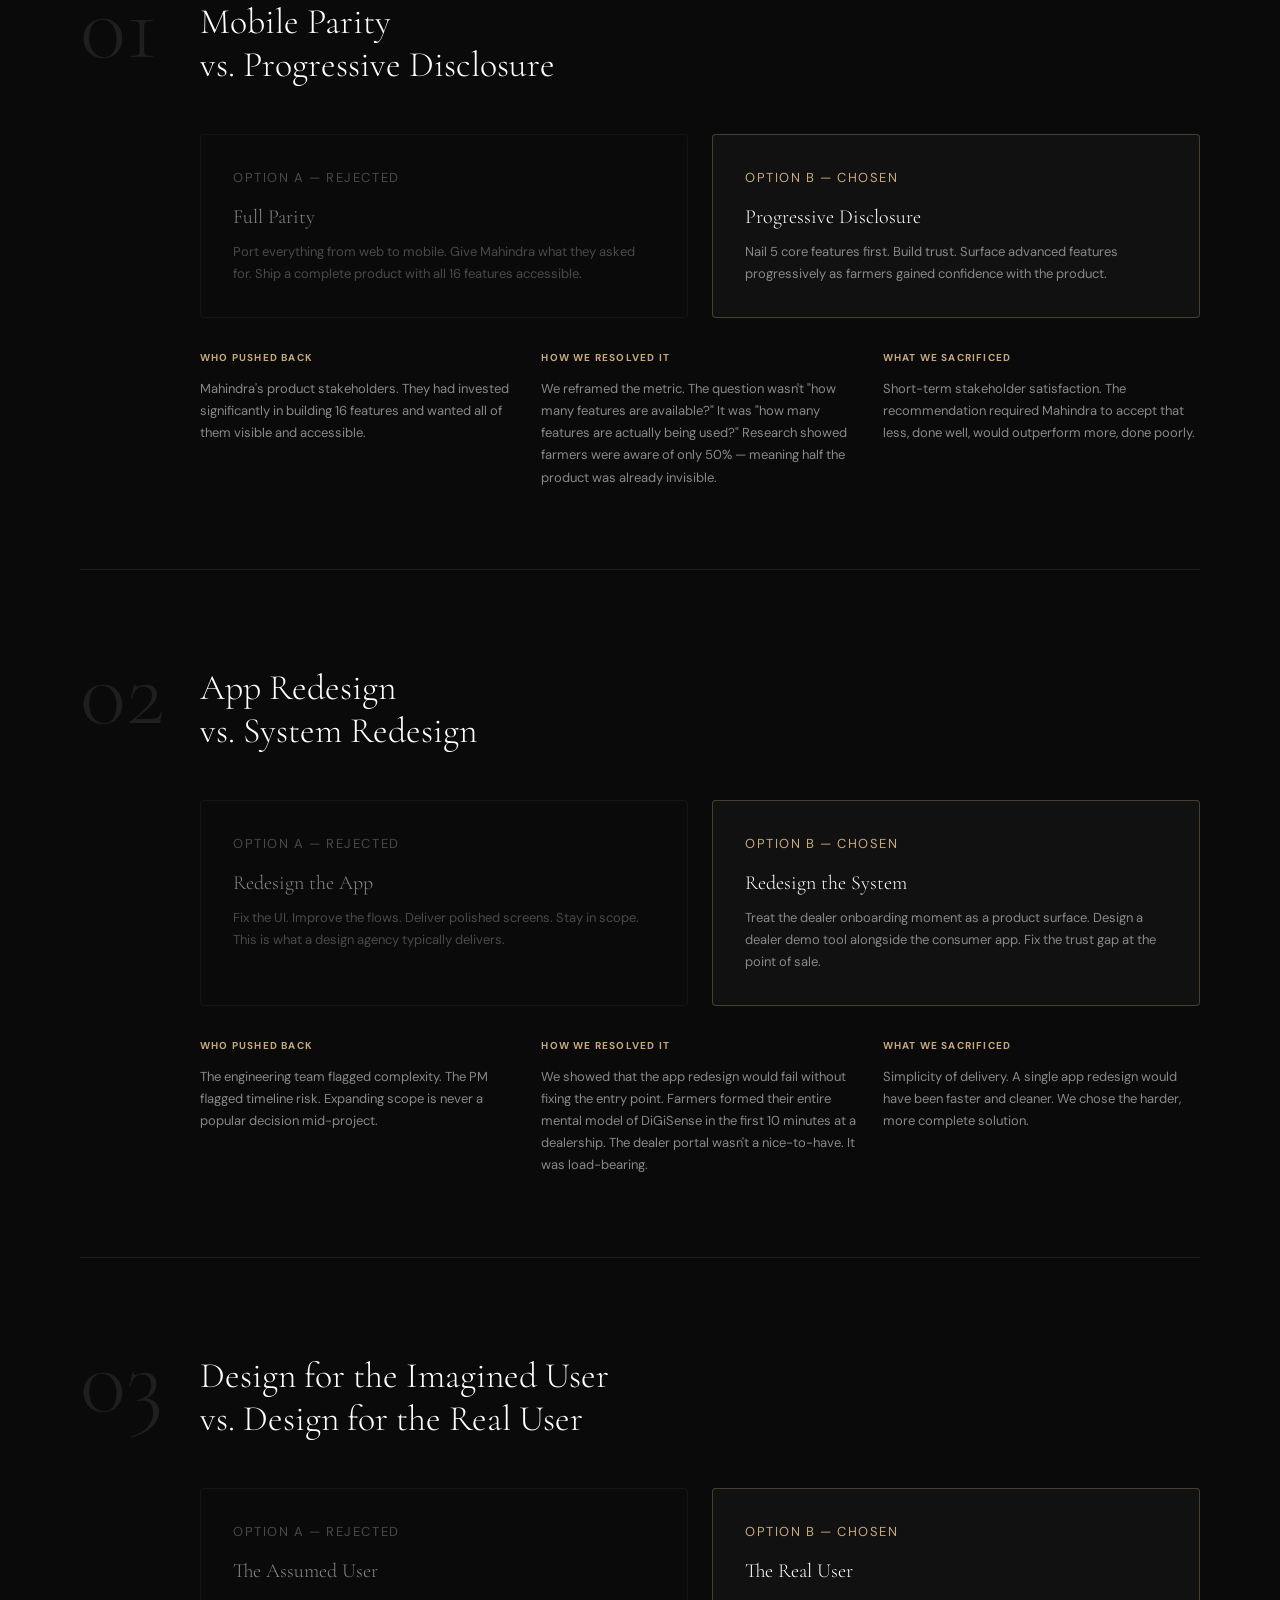
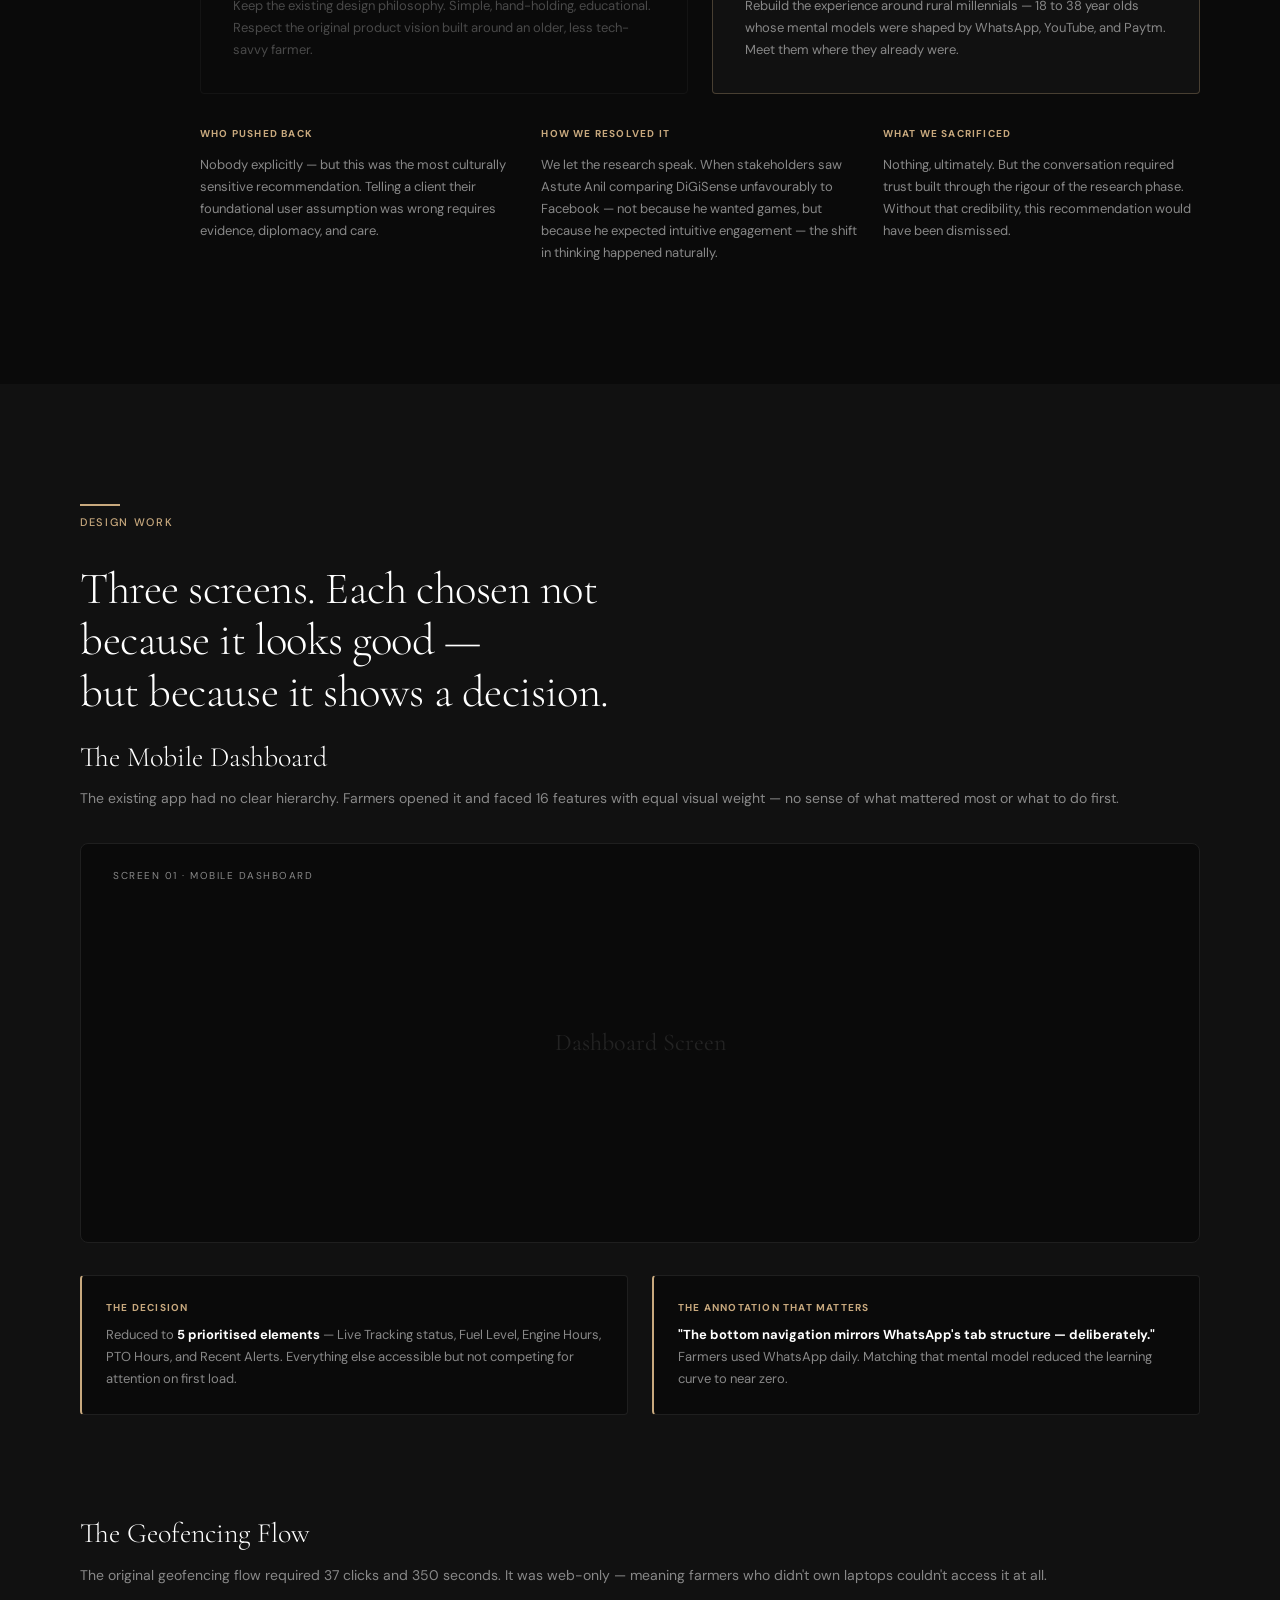
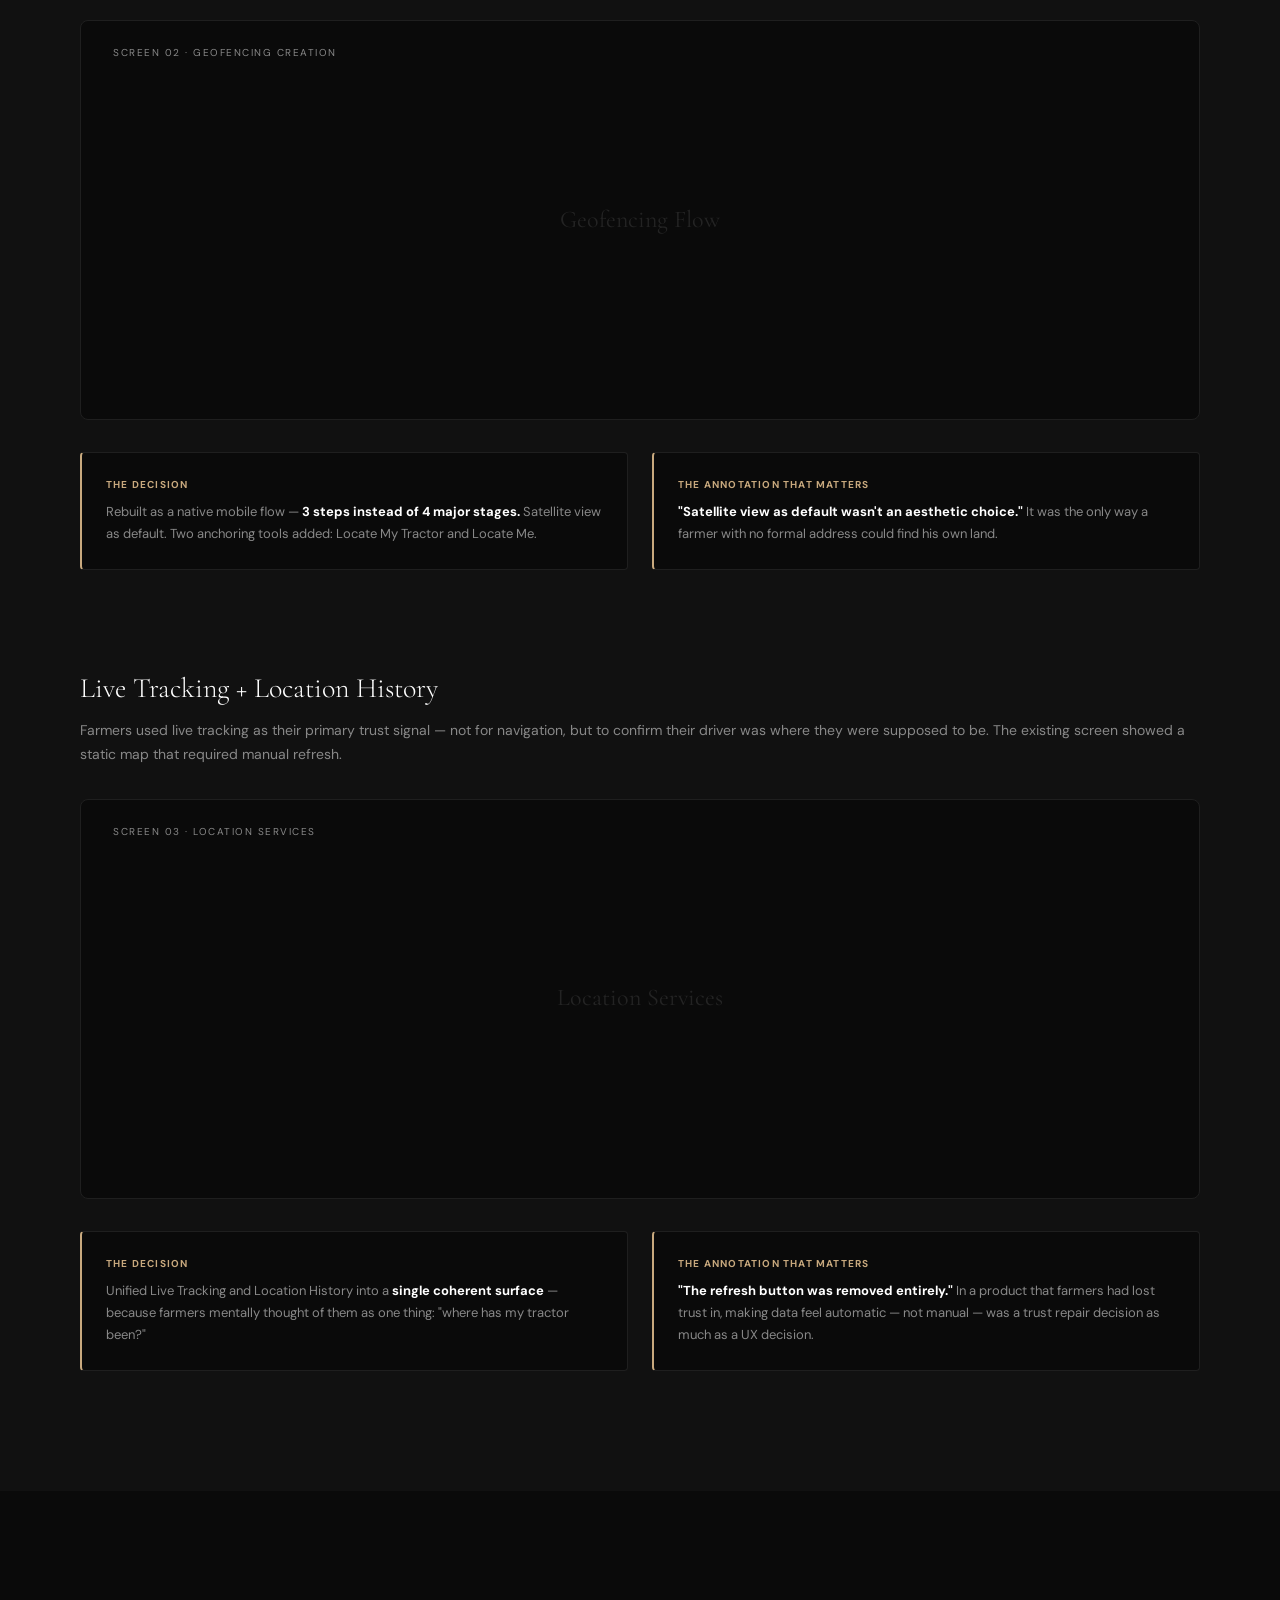
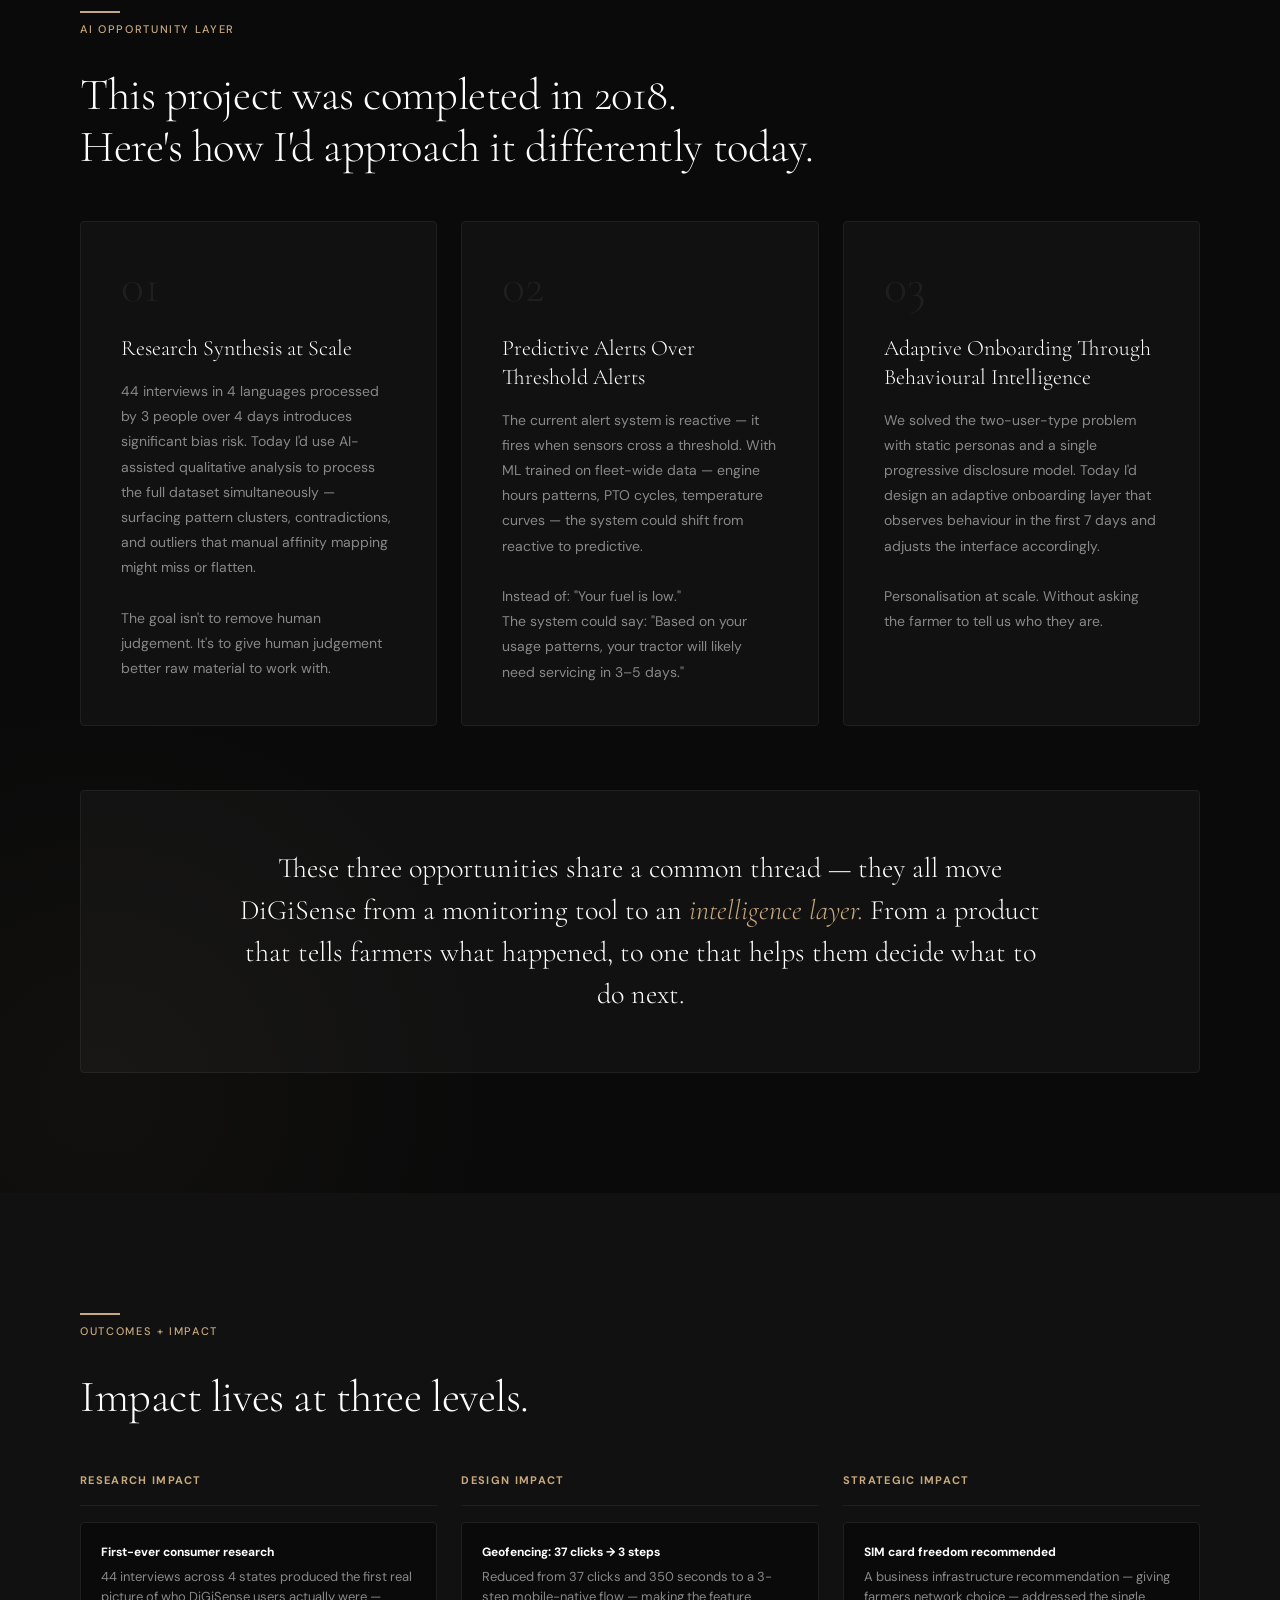
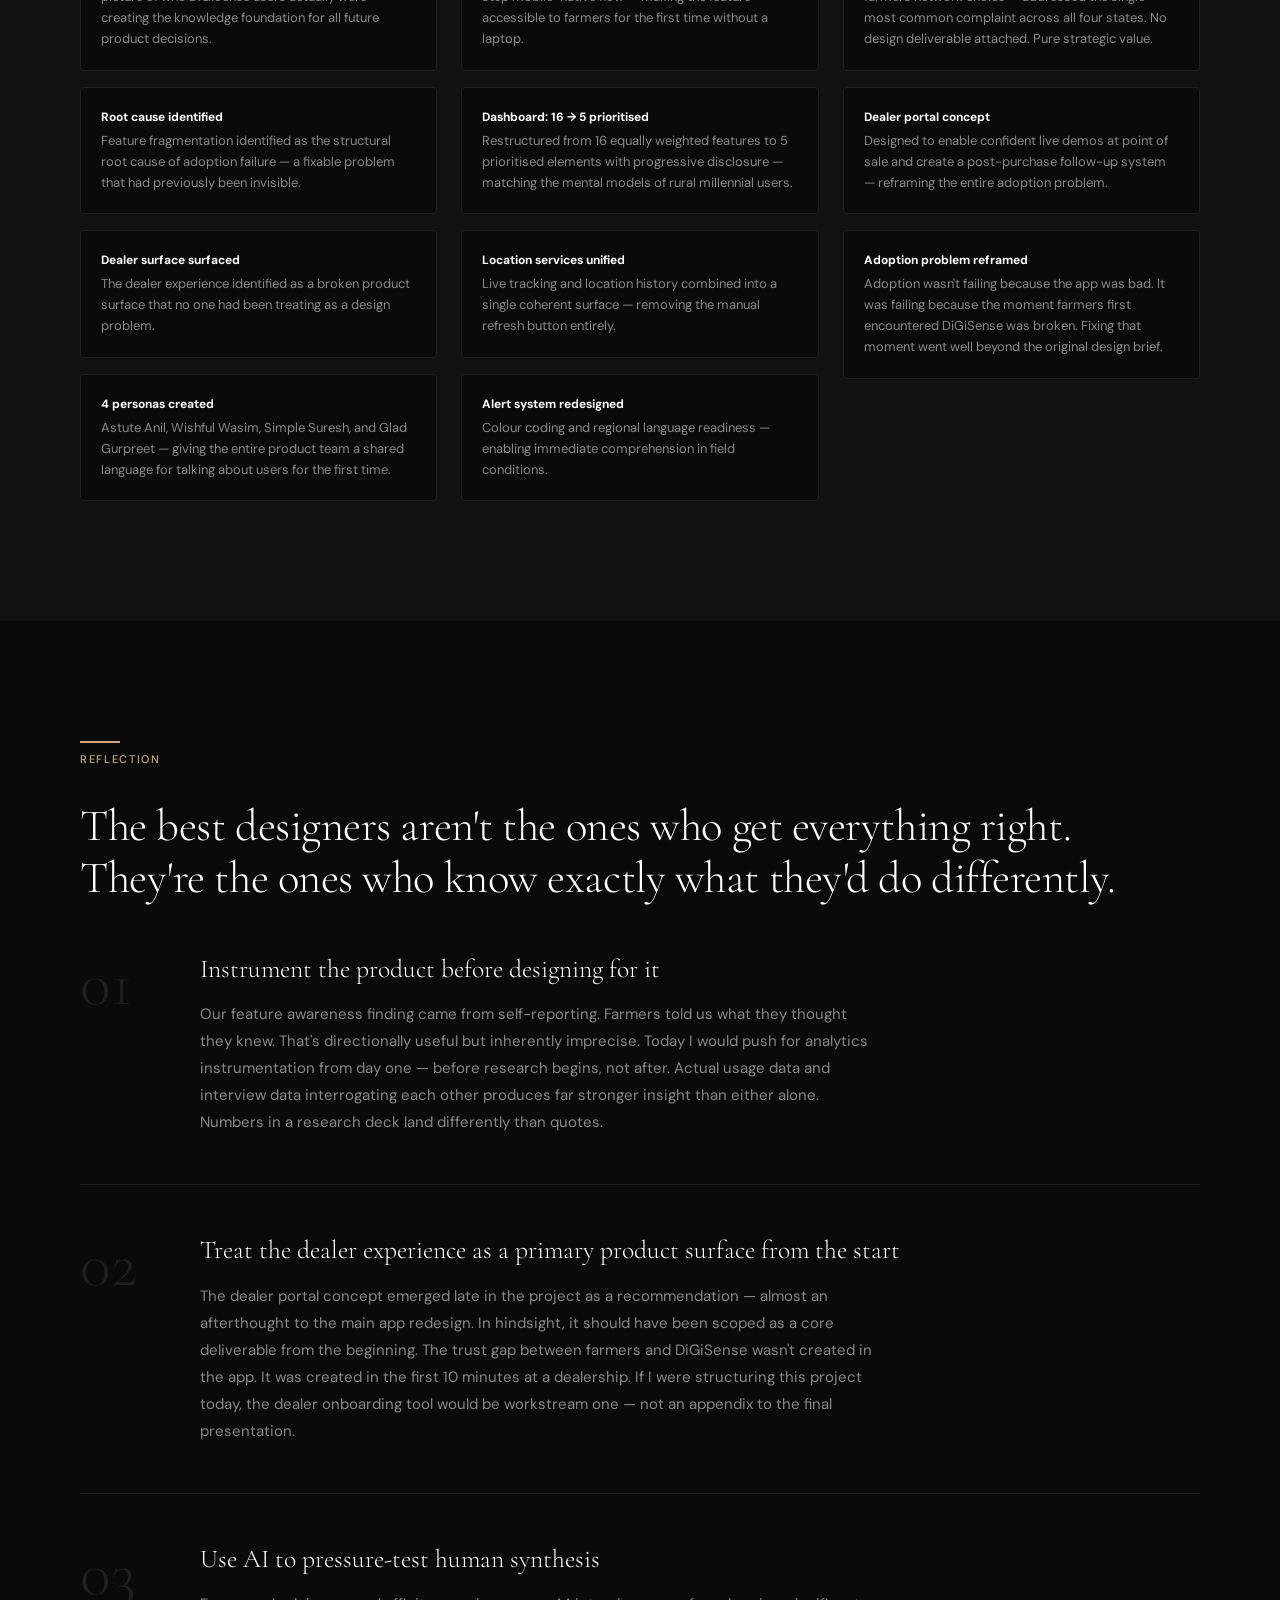
==== commit 0461d648: "feat: implement dark/light mode toggle Adds a sun/moon toggle button to the nav that switches betwee" ====
--- a/digisense.html
+++ b/digisense.html
@@ -1,5 +1,6 @@
 <!DOCTYPE html>
 <html lang="en">
+<script>if(localStorage.getItem('theme')==='light')document.documentElement.setAttribute('data-theme','light');</script>
 <head>
 <meta charset="UTF-8">
 <meta name="viewport" content="width=device-width, initial-scale=1.0">
@@ -7,7 +8,6 @@
 <link rel="preconnect" href="https://fonts.googleapis.com">
 <link rel="preconnect" href="https://fonts.gstatic.com" crossorigin>
 <link href="https://fonts.googleapis.com/css2?family=Cormorant+Garamond:ital,wght@0,300;0,400;1,300;1,400&family=DM+Sans:wght@300;400;500&display=swap" rel="stylesheet">
-<script>(function(){var s=localStorage.getItem('theme');var p=window.matchMedia&&window.matchMedia('(prefers-color-scheme: light)').matches?'light':'dark';document.documentElement.setAttribute('data-theme',s||p);})();</script>
 <style>
   :root {
     --bg: #0A0A0A;
@@ -16,36 +16,20 @@
     --text: #FFFFFF;
     --muted: #888888;
     --accent: #C8A97E;
+    --nav-bg: rgba(10,10,10,0.92);
+    --overlay-bg: rgba(10,10,10,0.97);
     --font-display: 'Cormorant Garamond', serif;
     --font-body: 'DM Sans', sans-serif;
-
-    --nav-bg: rgba(10,10,10,0.92);
-    --mobile-menu-bg: rgba(10,10,10,0.97);
-    --nav-link-color: rgba(255,255,255,0.55);
-    --mobile-menu-divider: rgba(255,255,255,0.04);
-    --card-bg: #111111;
-    --dot-color: #1A1A1A;
-    --scrollbar-thumb: rgba(200,169,126,0.2);
-    --scrollbar-thumb-hover: rgba(200,169,126,0.4);
-    --noise-opacity: 0.4;
-  }
-
-  html[data-theme="light"] {
-    --bg: #F8F5EF;
-    --surface: #FFFFFF;
-    --border: #DDD8CF;
+  }
+  [data-theme="light"] {
+    --bg: #F7F4F0;
+    --surface: #EDEAE5;
+    --border: #D4CFC8;
     --text: #1A1A1A;
-    --muted: #595550;
-    --accent: #7A5C2E;
-    --nav-bg: rgba(248,245,239,0.92);
-    --mobile-menu-bg: rgba(248,245,239,0.97);
-    --nav-link-color: rgba(26,26,26,0.70);
-    --mobile-menu-divider: rgba(26,26,26,0.08);
-    --card-bg: #FFFFFF;
-    --dot-color: #DDD8CF;
-    --scrollbar-thumb: rgba(122,92,46,0.3);
-    --scrollbar-thumb-hover: rgba(122,92,46,0.5);
-    --noise-opacity: 0.15;
+    --muted: #5A5A5A;
+    --accent: #9B7A4D;
+    --nav-bg: rgba(247,244,240,0.92);
+    --overlay-bg: rgba(247,244,240,0.97);
   }
 
   *, *::before, *::after { box-sizing: border-box; margin: 0; padding: 0; }
@@ -69,7 +53,7 @@
     background-image: url("data:image/svg+xml,%3Csvg viewBox='0 0 256 256' xmlns='http://www.w3.org/2000/svg'%3E%3Cfilter id='noise'%3E%3CfeTurbulence type='fractalNoise' baseFrequency='0.9' numOctaves='4' stitchTiles='stitch'/%3E%3C/filter%3E%3Crect width='100%25' height='100%25' filter='url(%23noise)' opacity='0.03'/%3E%3C/svg%3E");
     pointer-events: none;
     z-index: 1000;
-    opacity: var(--noise-opacity);
+    opacity: 0.4;
   }
 
   /* nav/mobile-menu/footer handled by components.js */
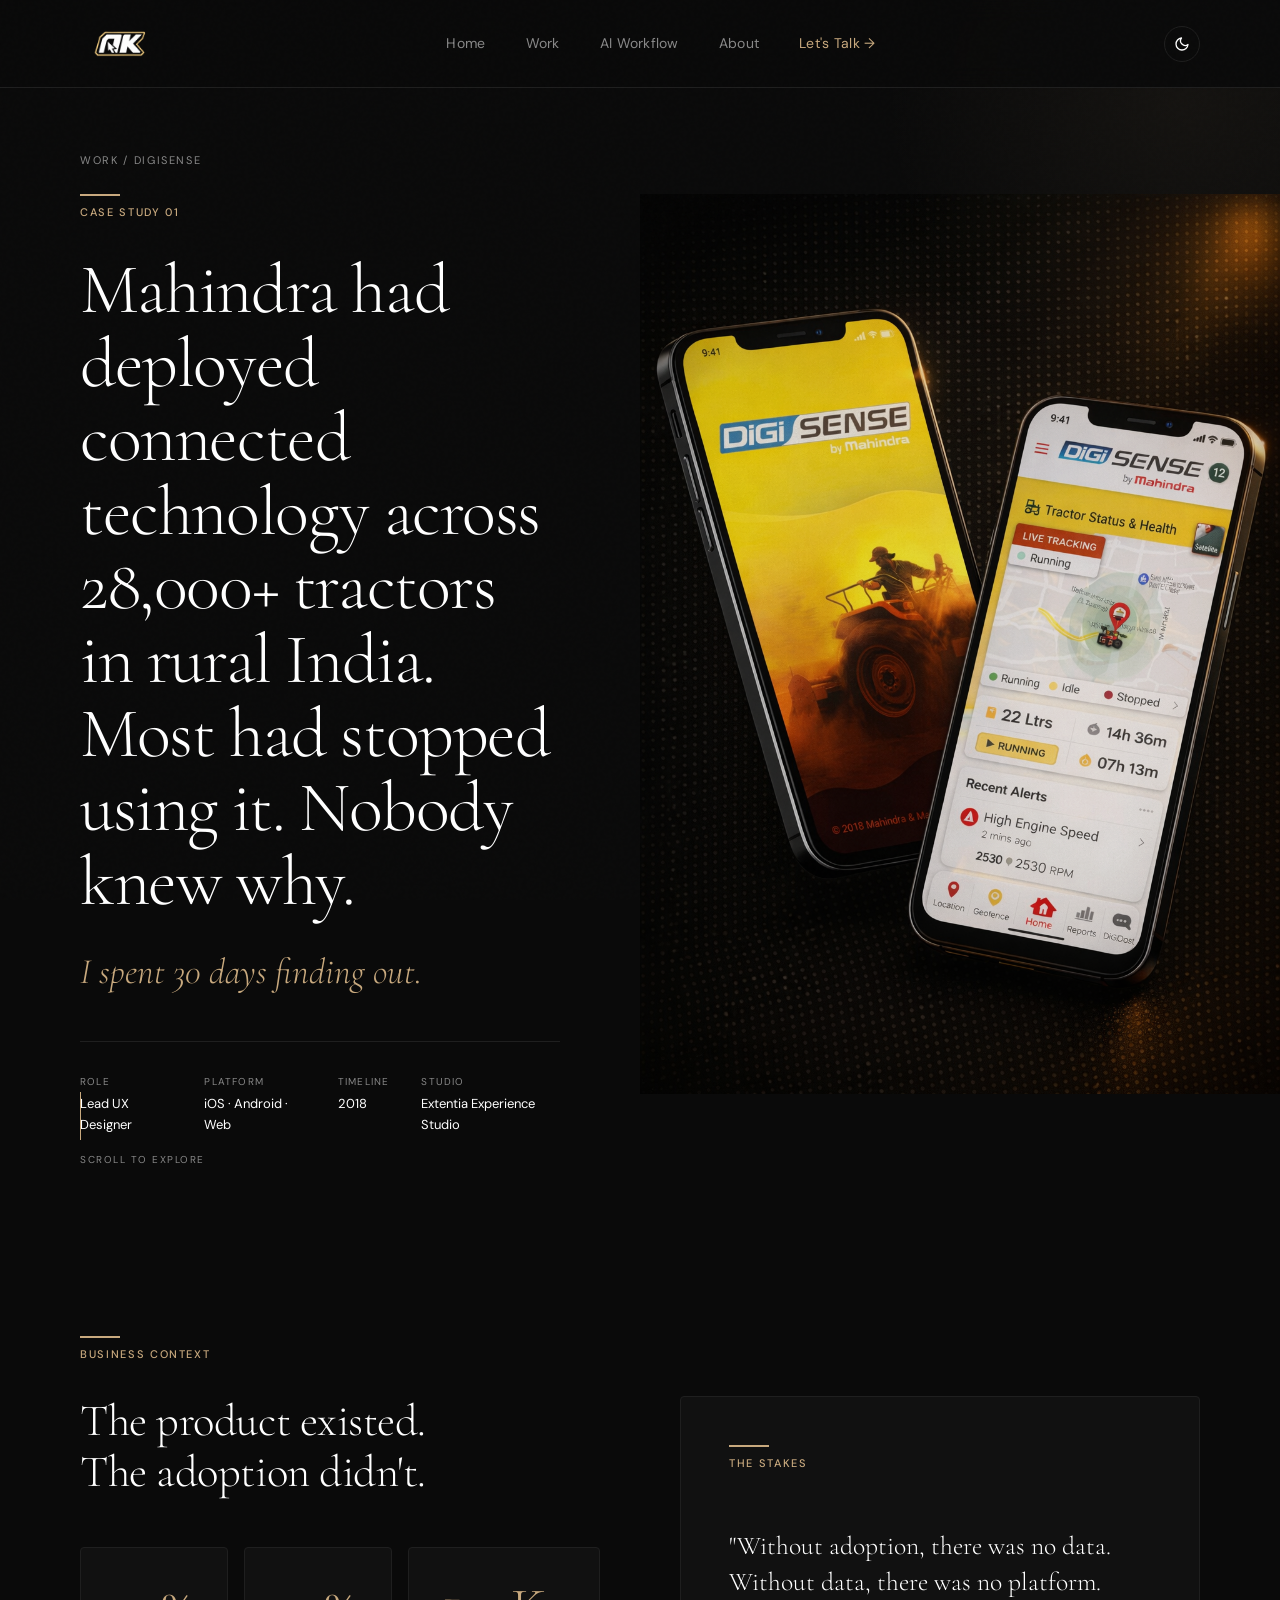
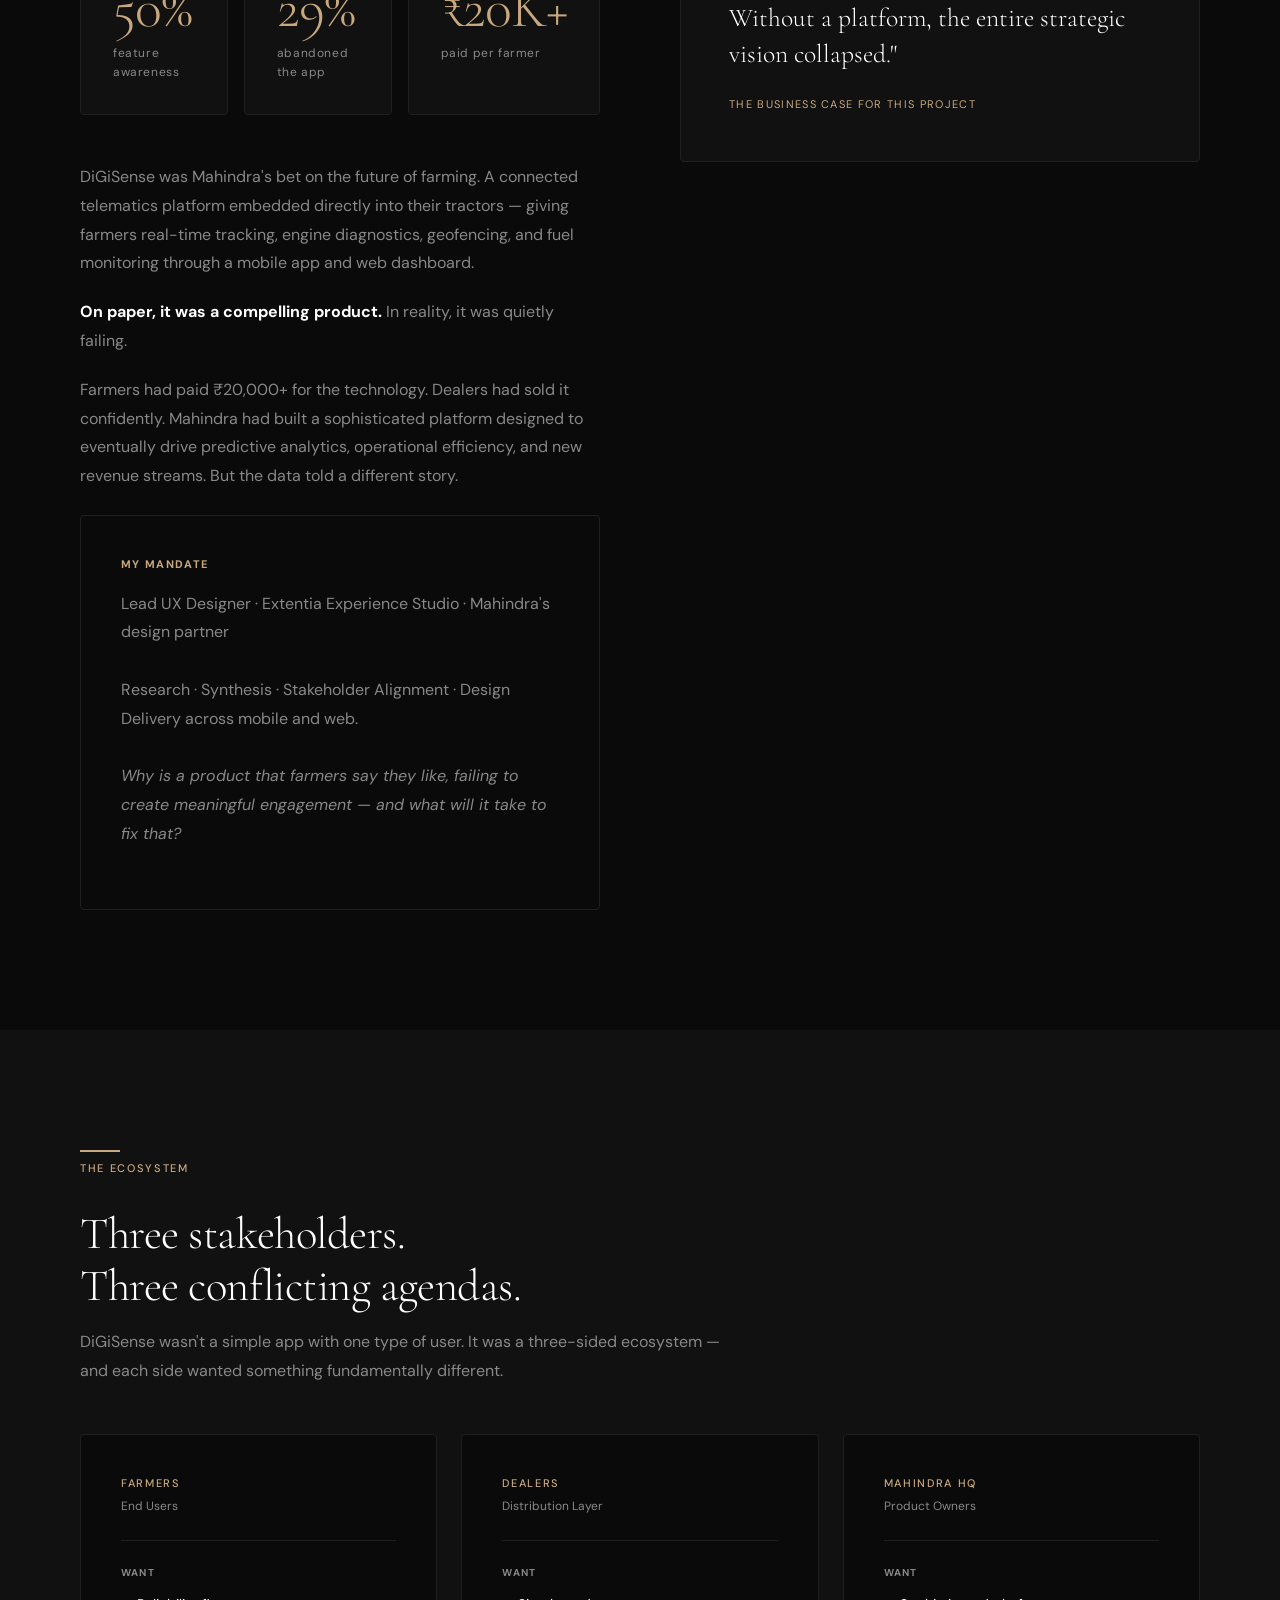
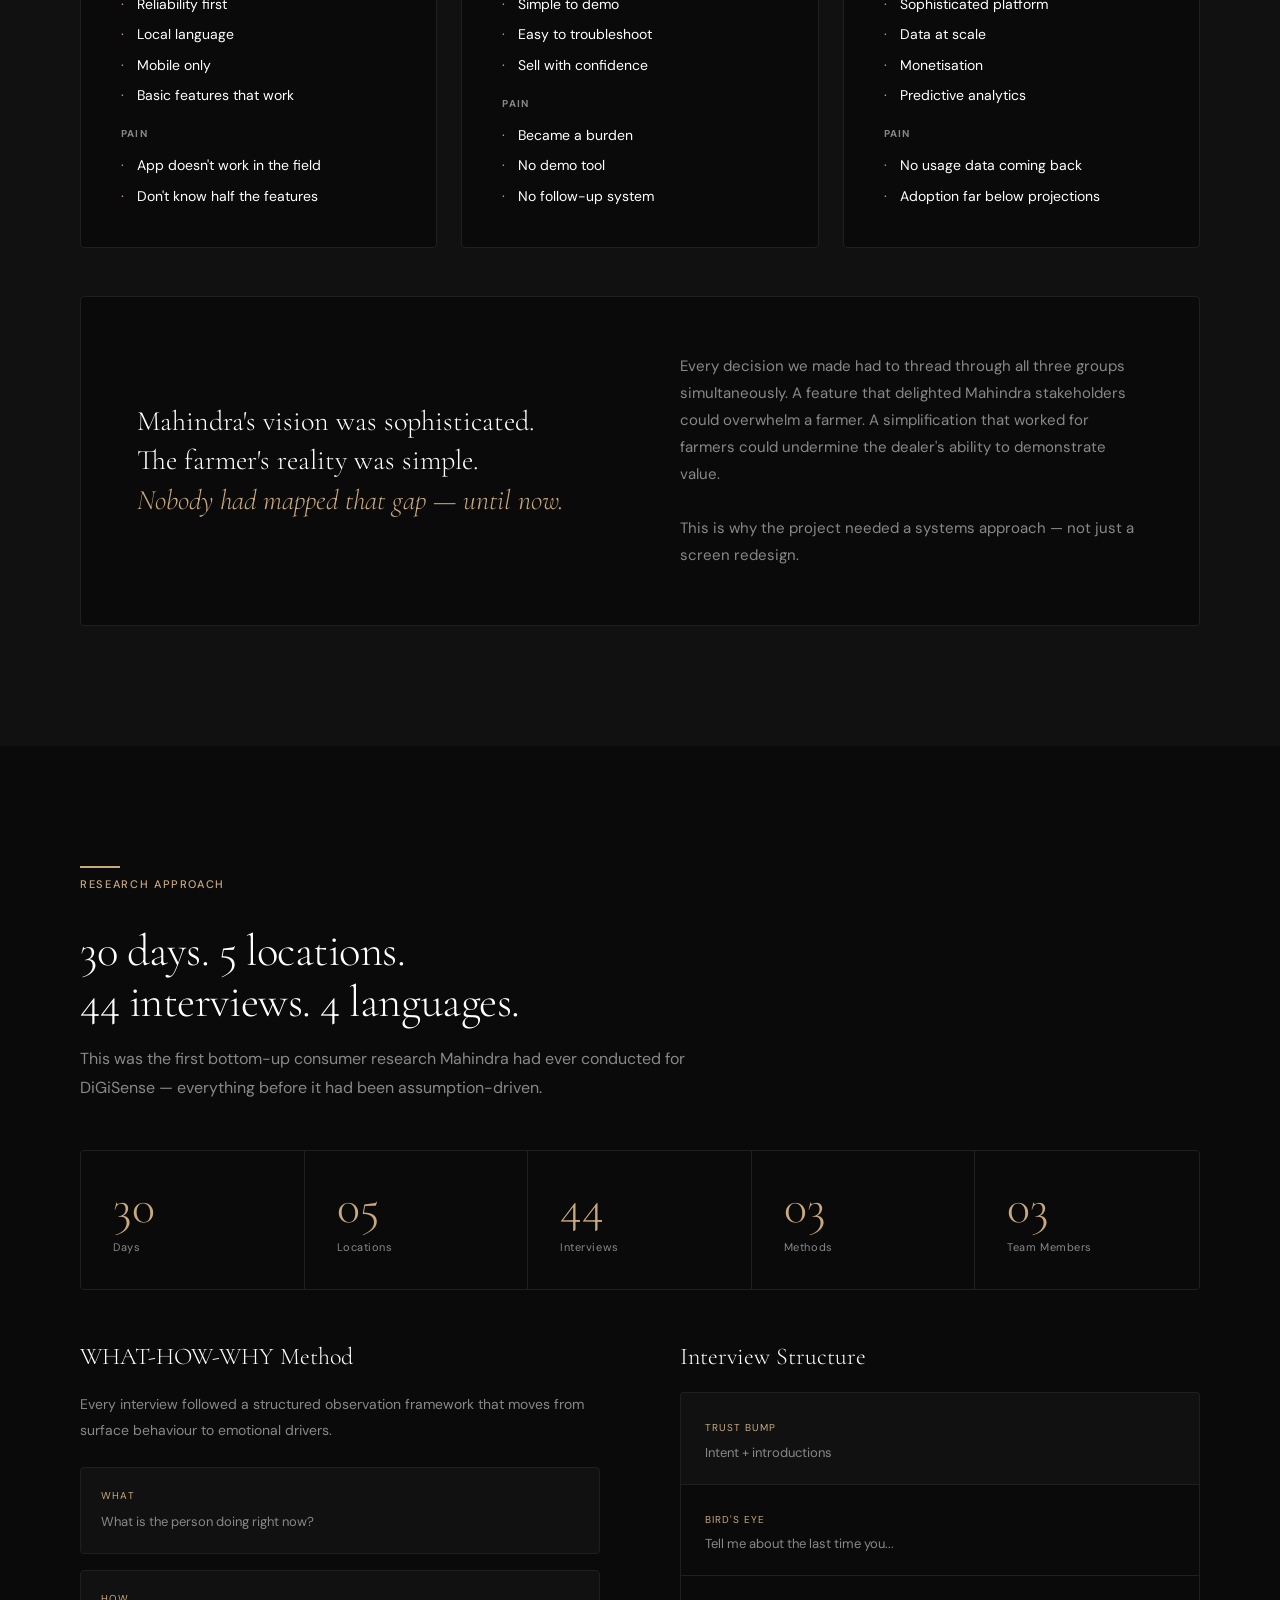
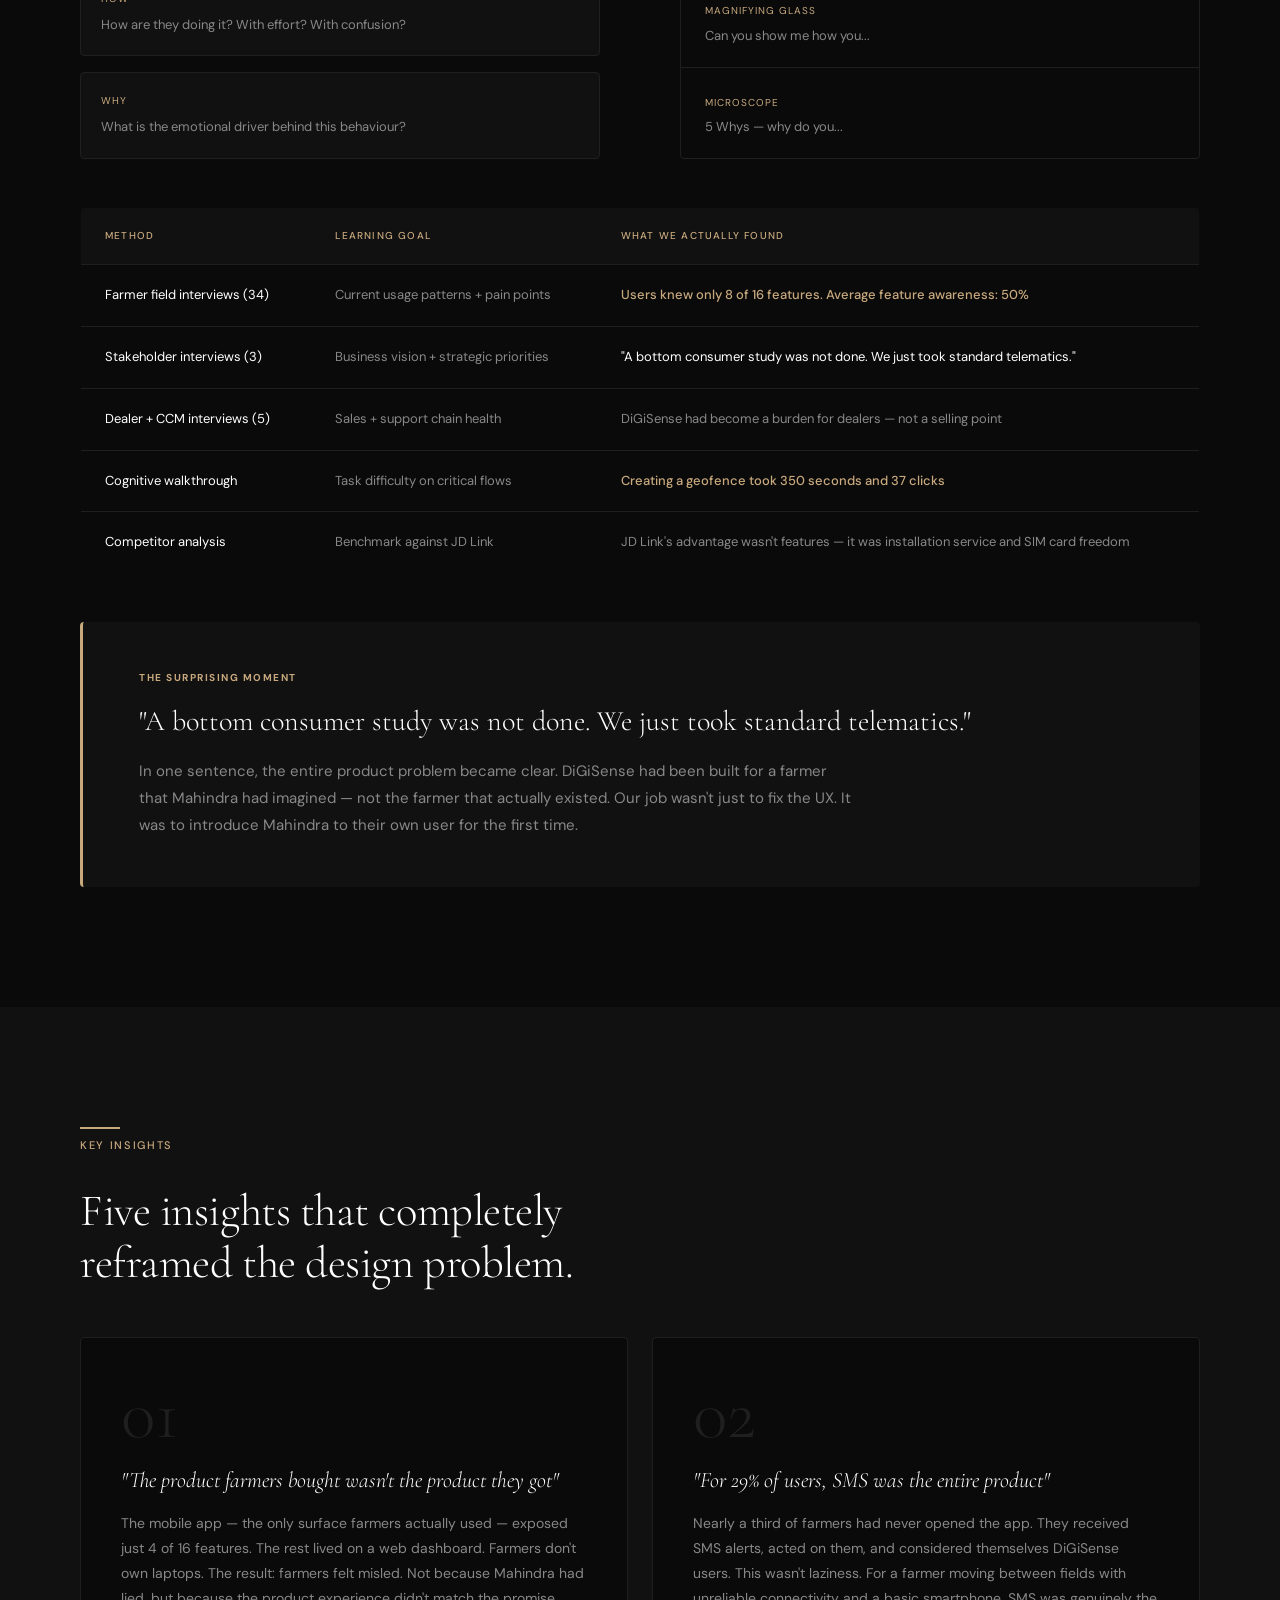
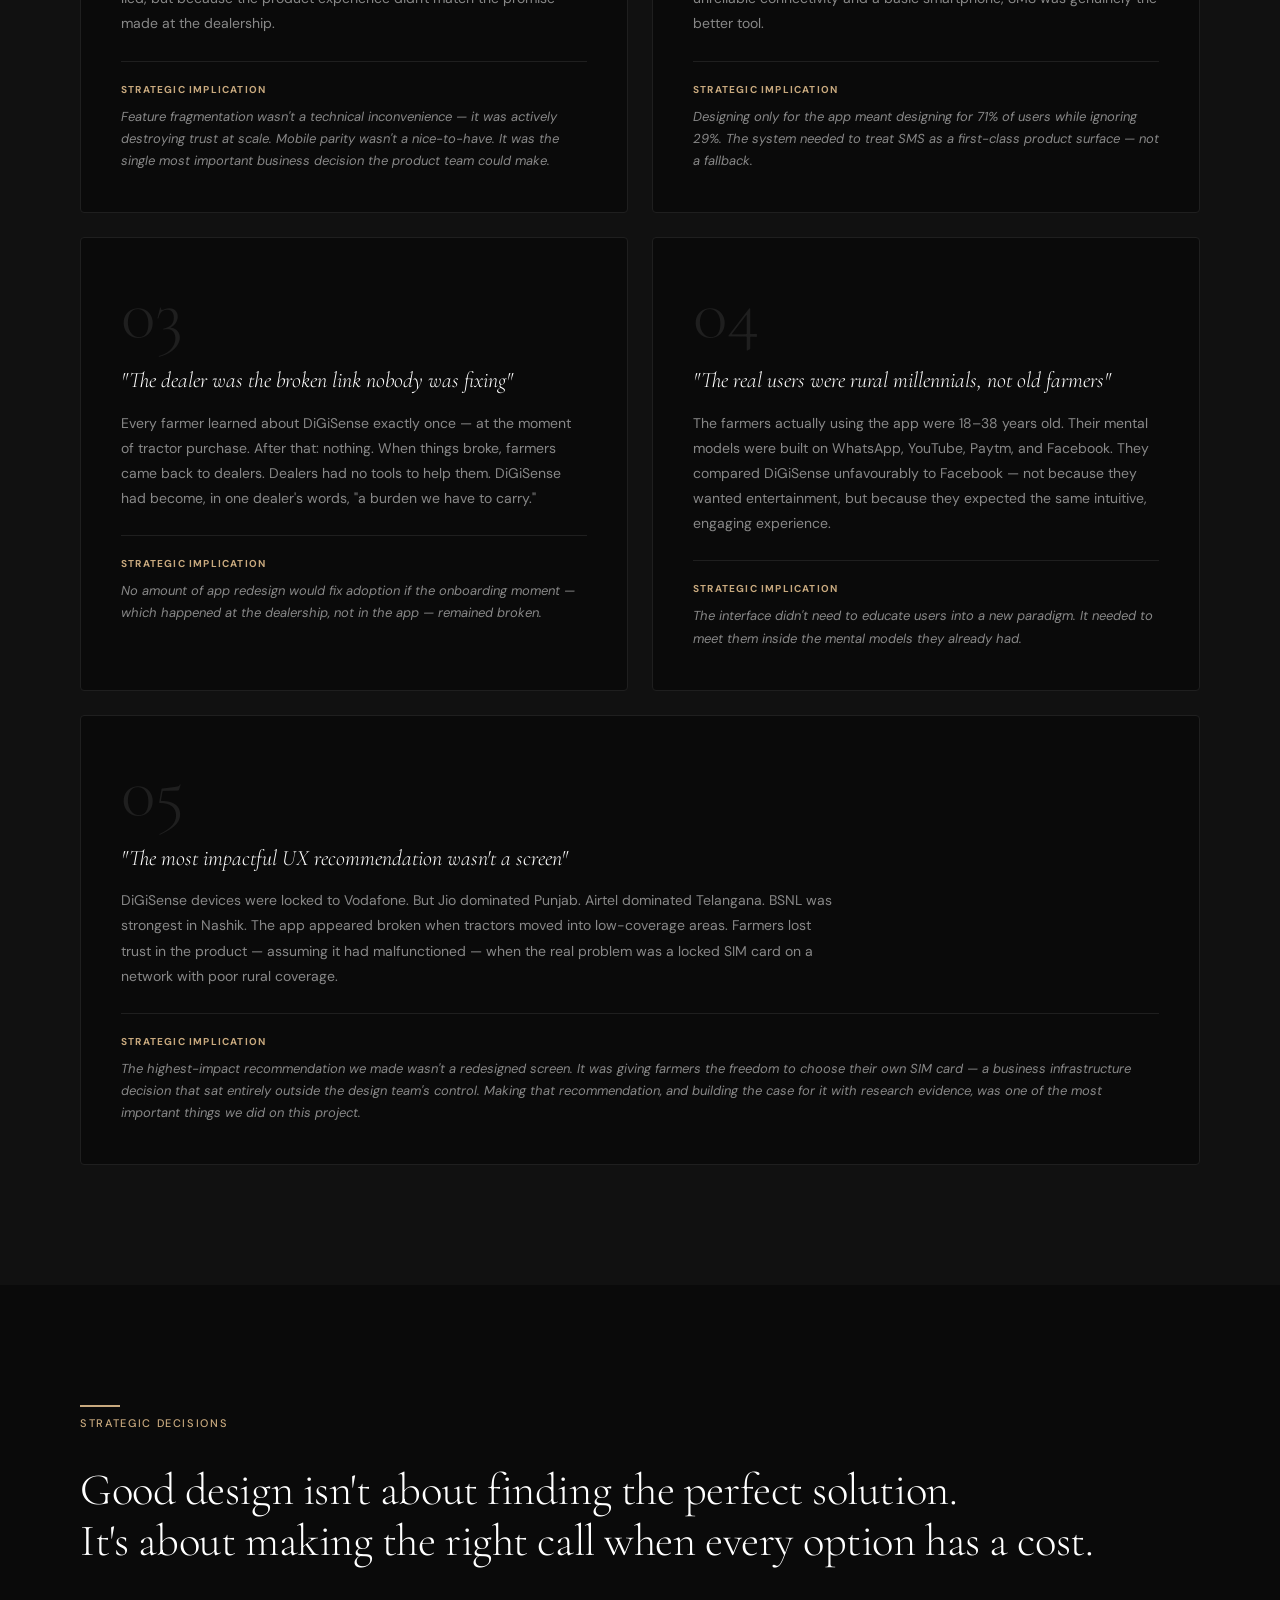
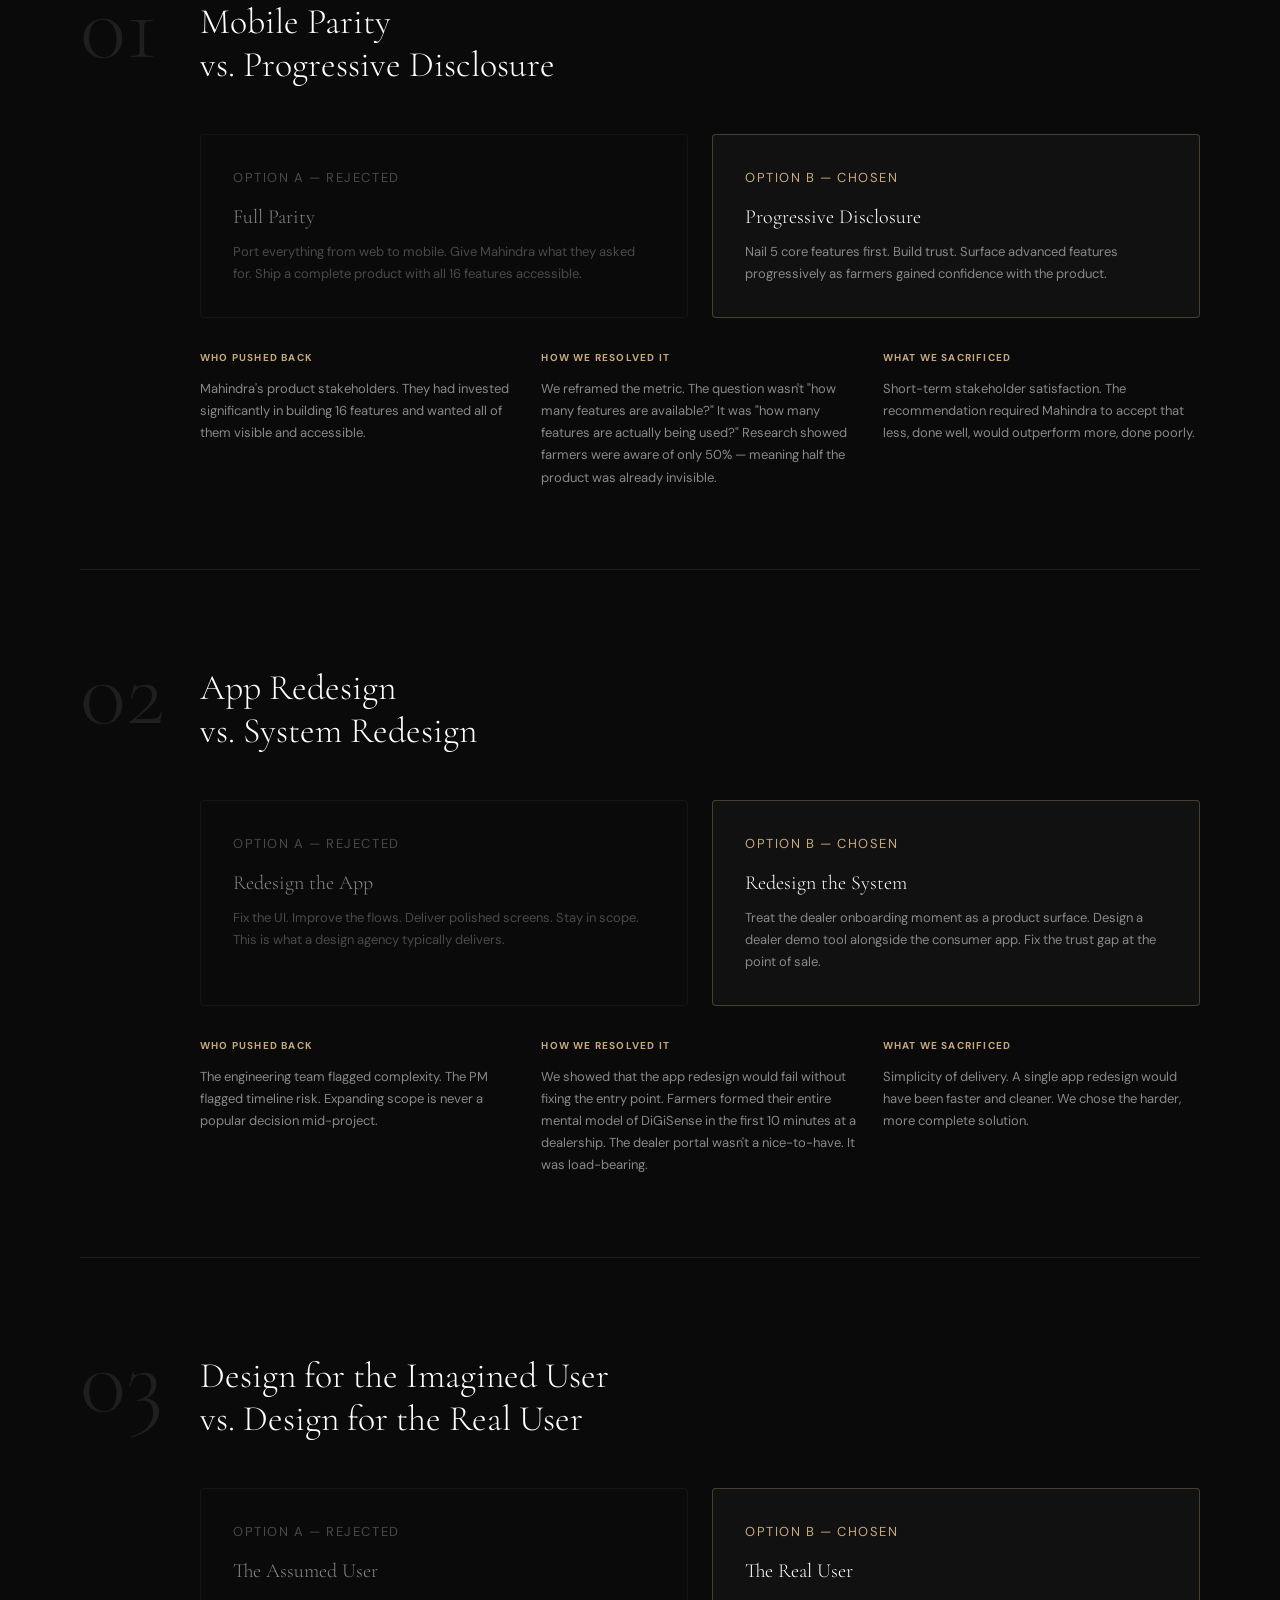
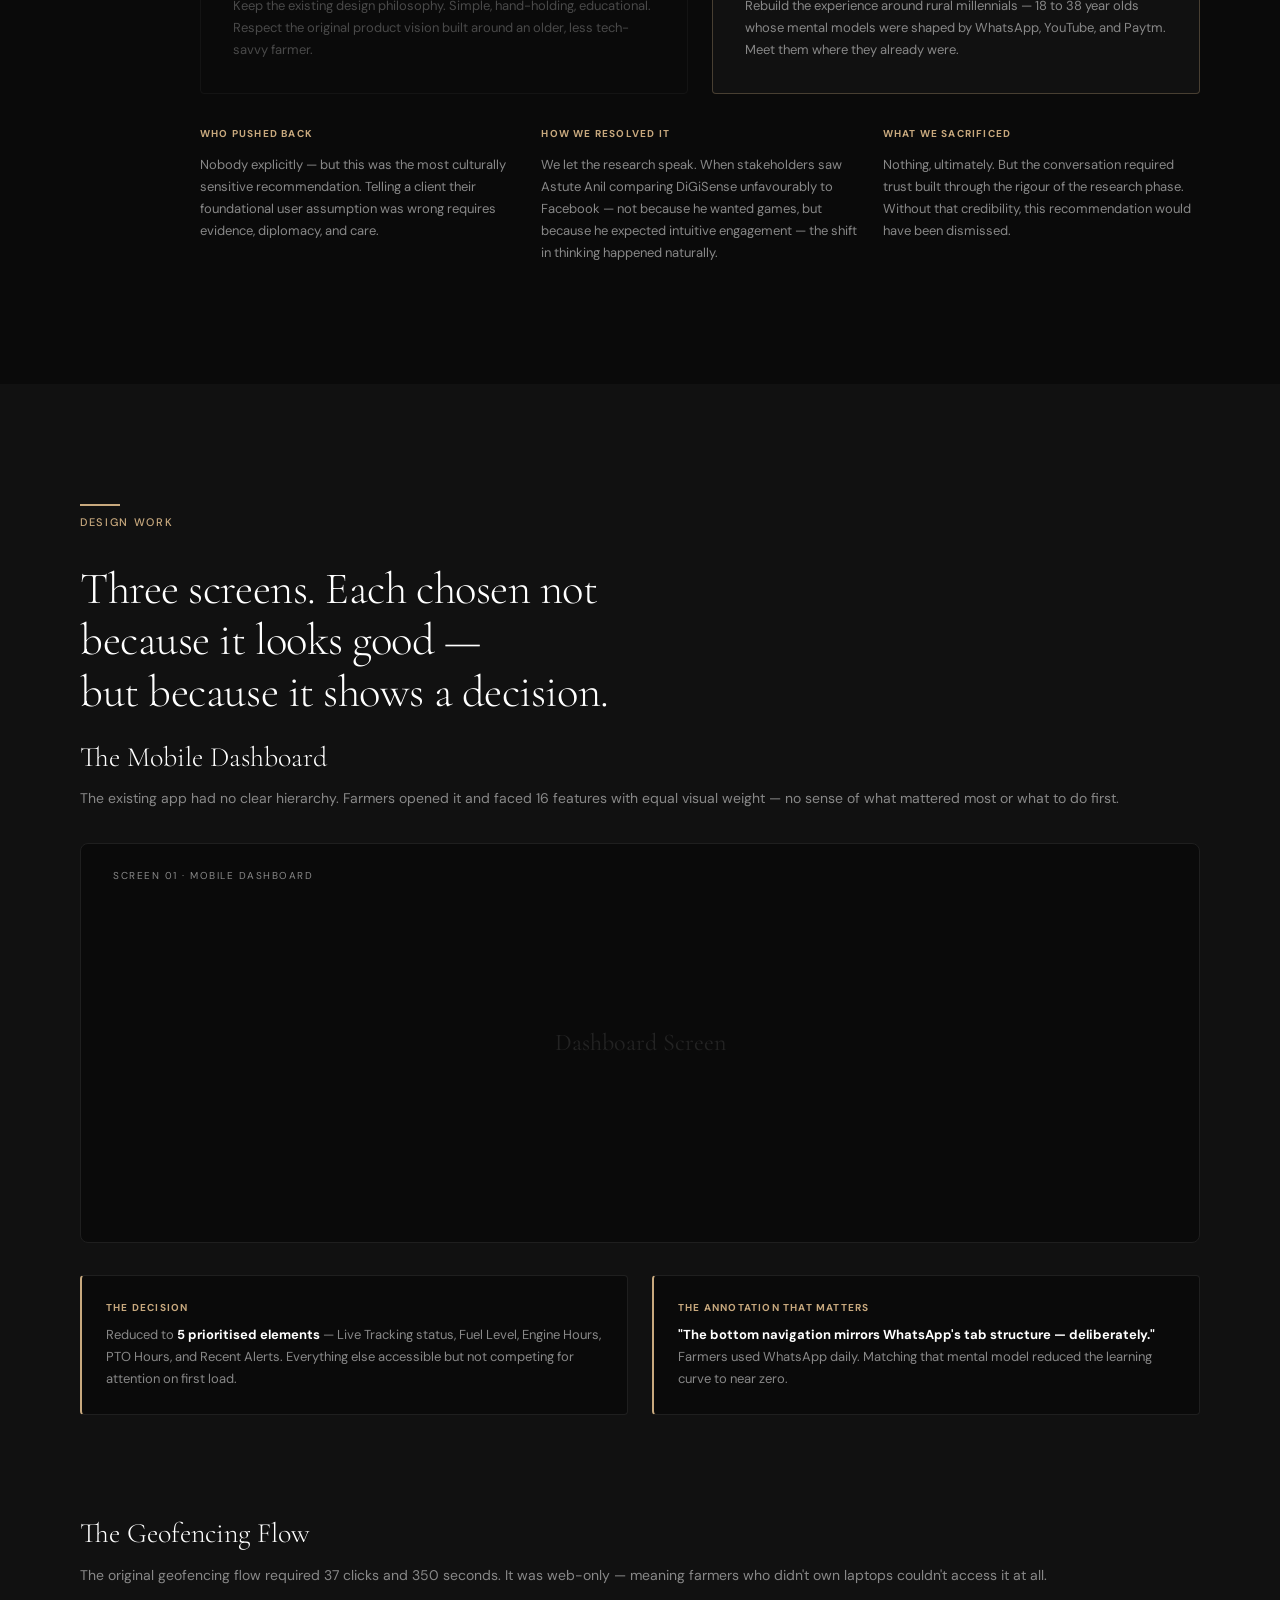
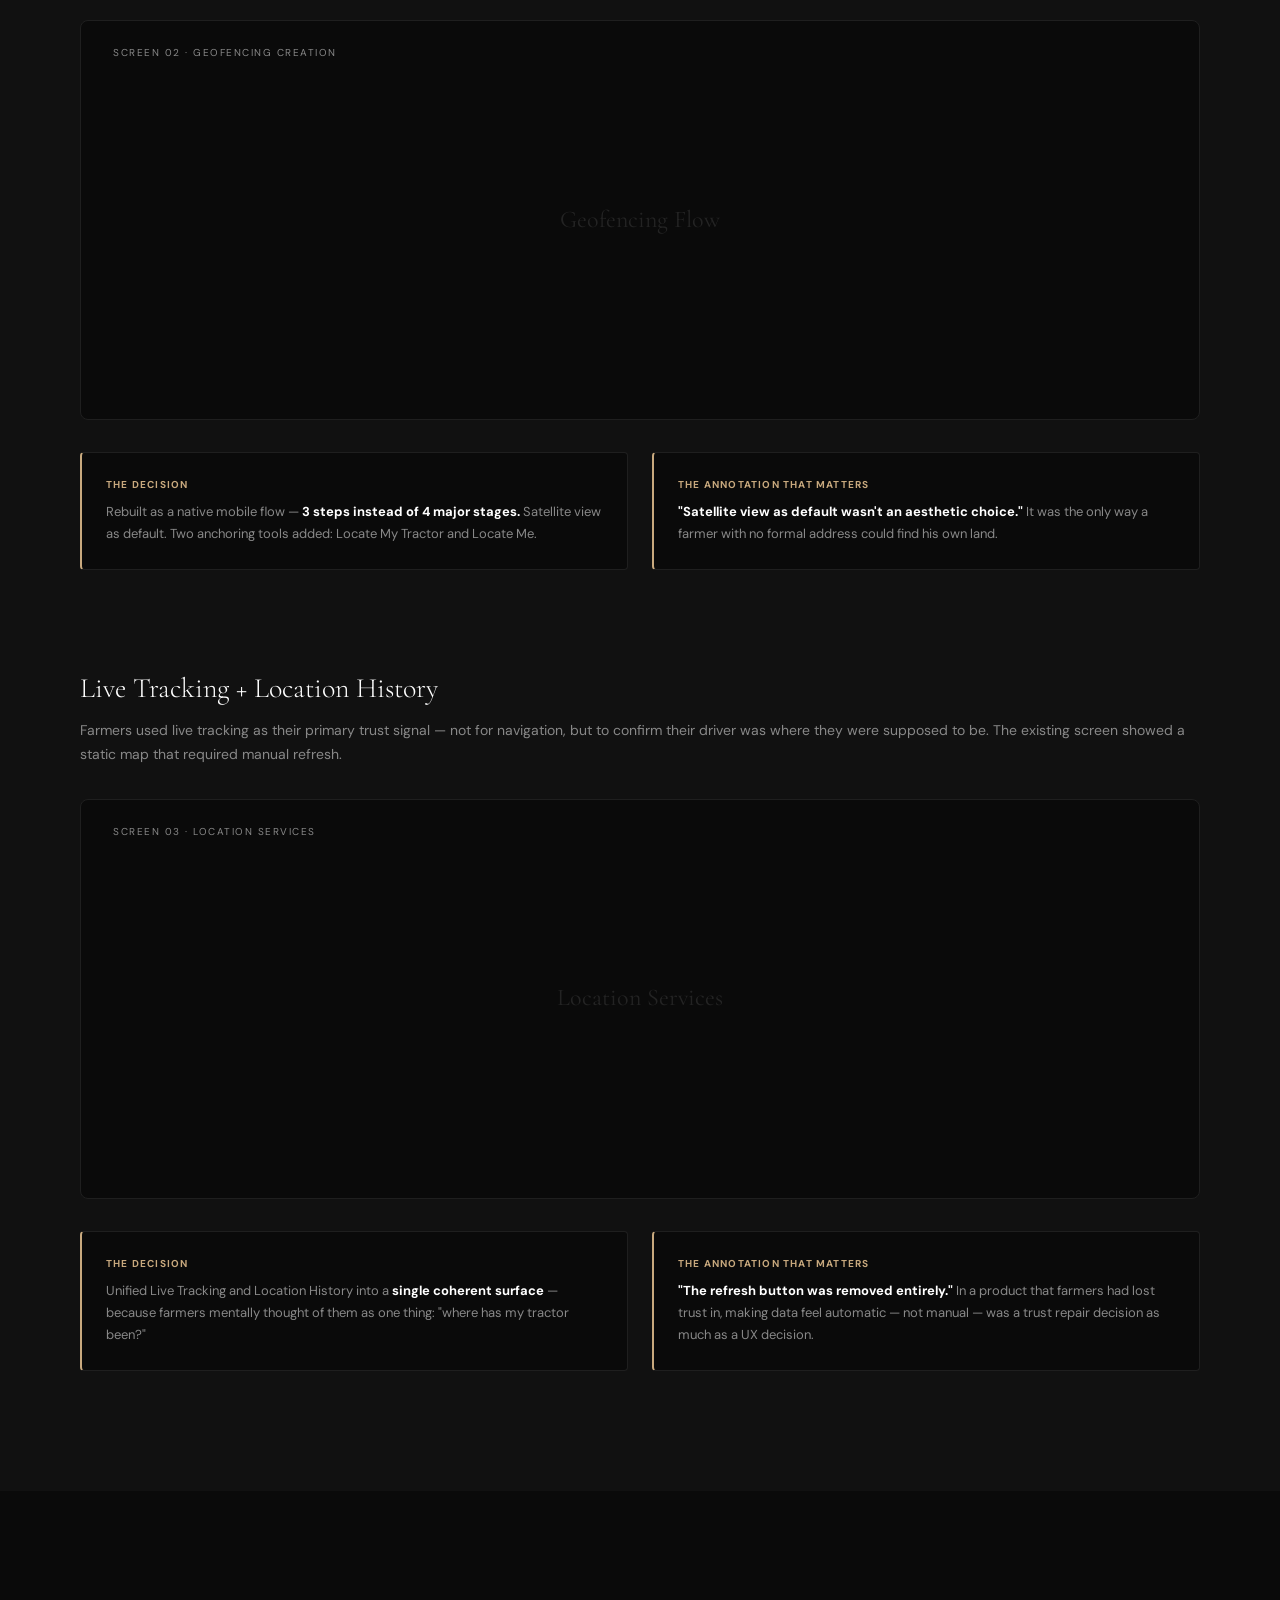
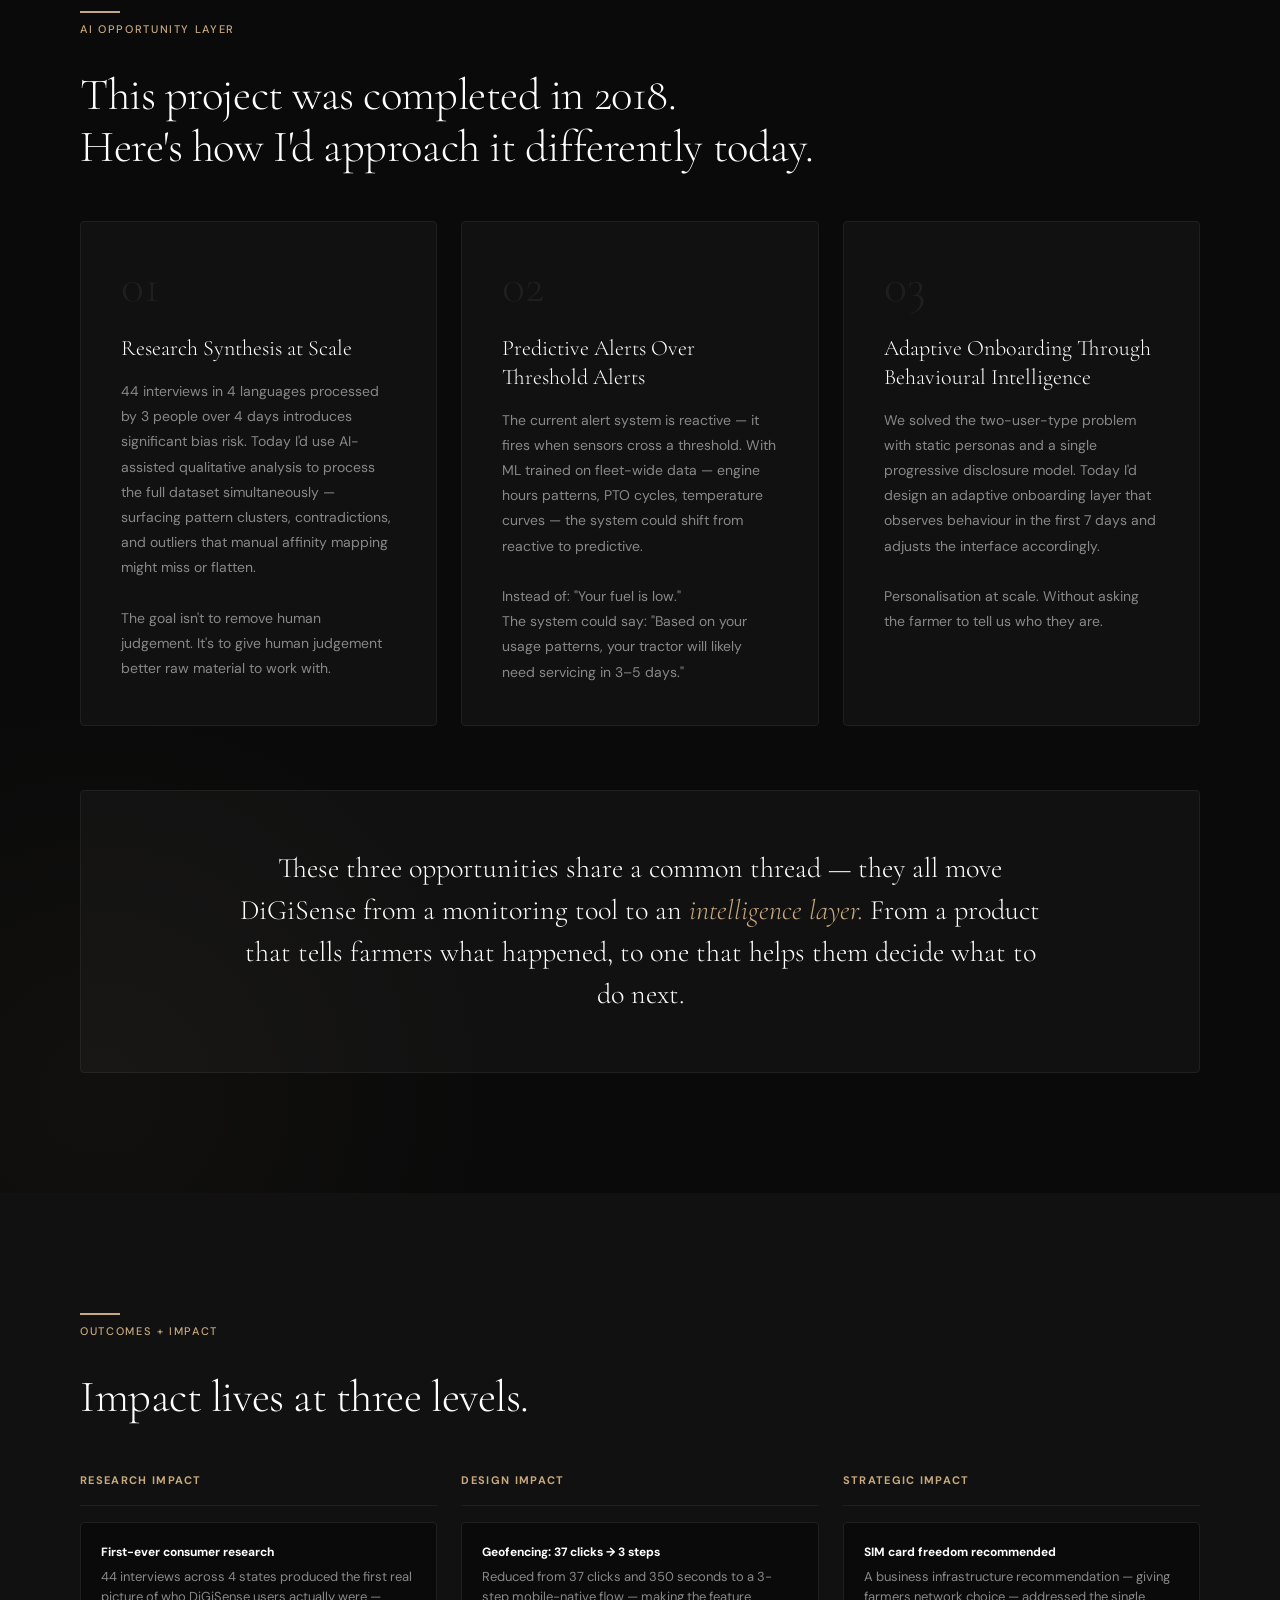
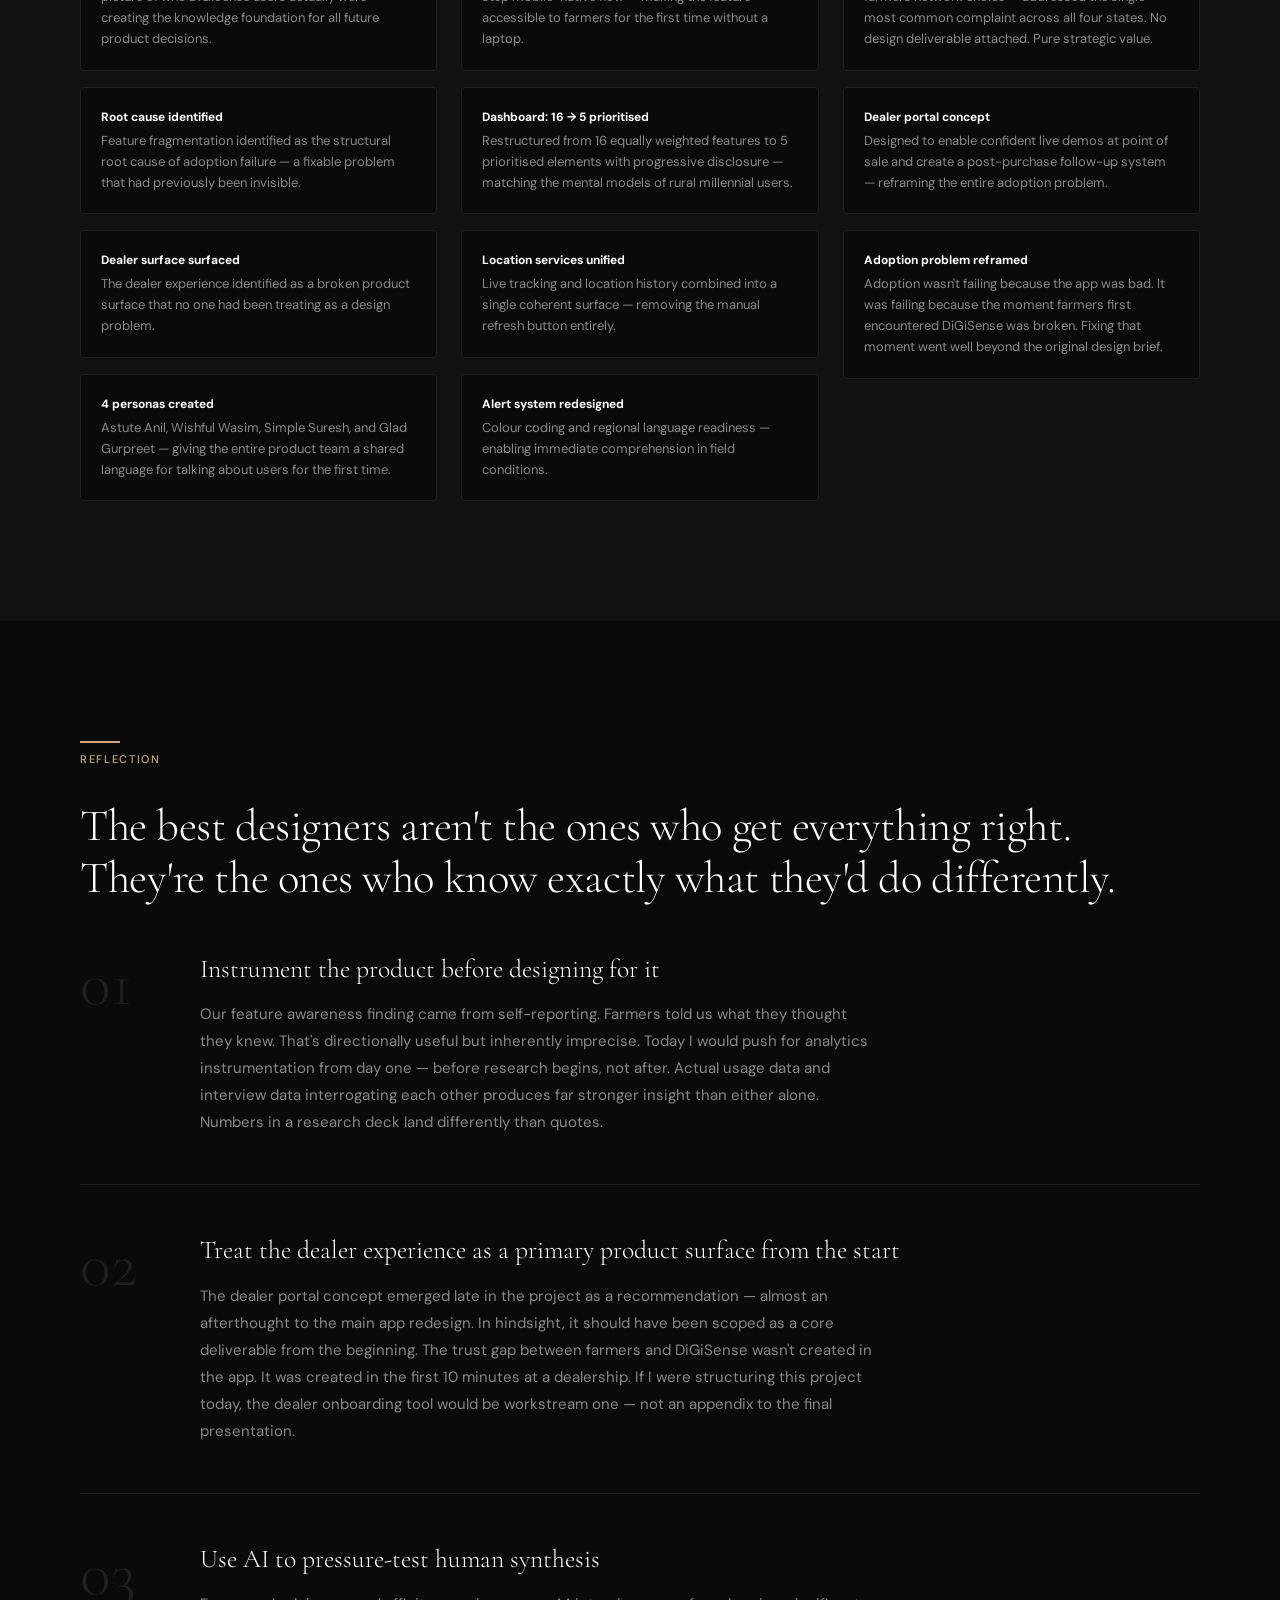
==== commit 9de8df1e: "fix: resolve WCAG contrast failures in light mode Nav links used hardcoded rgba(255,255,255,0.55) — " ====
--- a/digisense.html
+++ b/digisense.html
@@ -27,7 +27,7 @@
     --border: #D4CFC8;
     --text: #1A1A1A;
     --muted: #5A5A5A;
-    --accent: #9B7A4D;
+    --accent: #7A5E34;
     --nav-bg: rgba(247,244,240,0.92);
     --overlay-bg: rgba(247,244,240,0.97);
   }
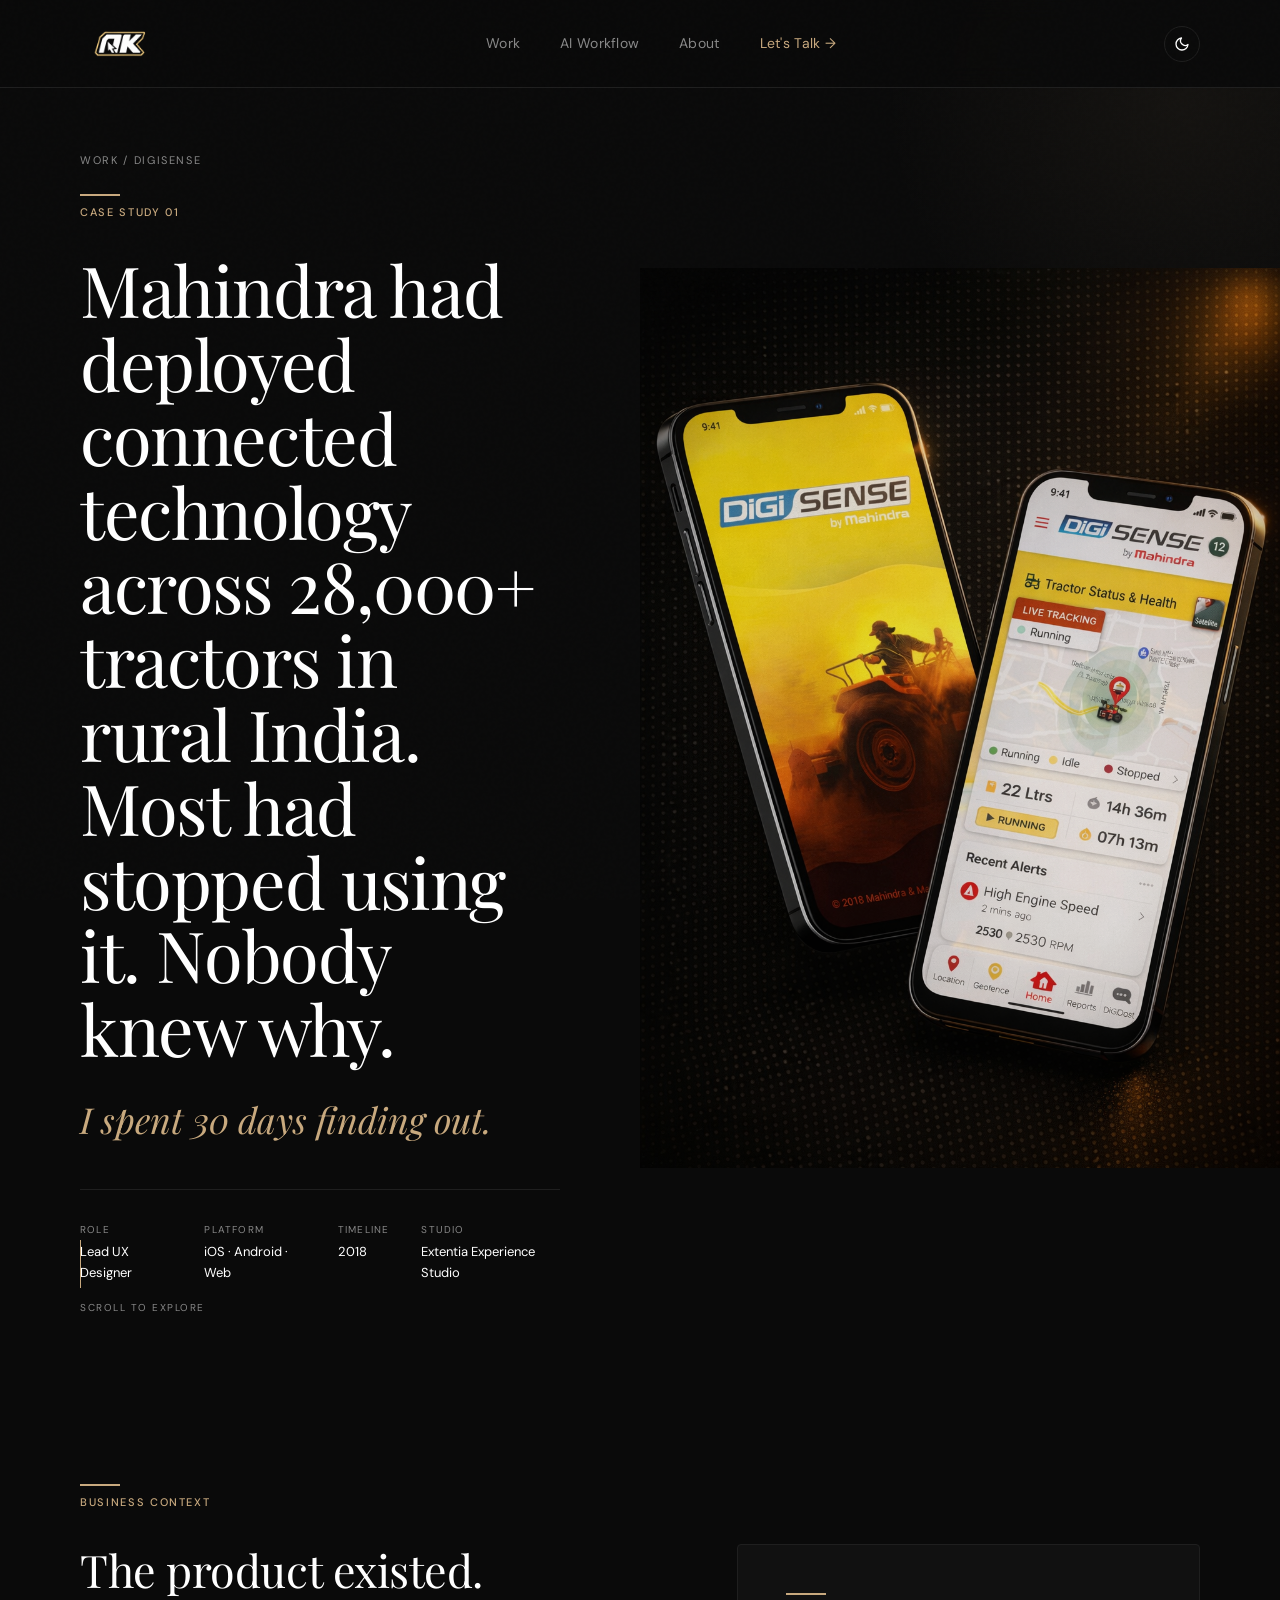
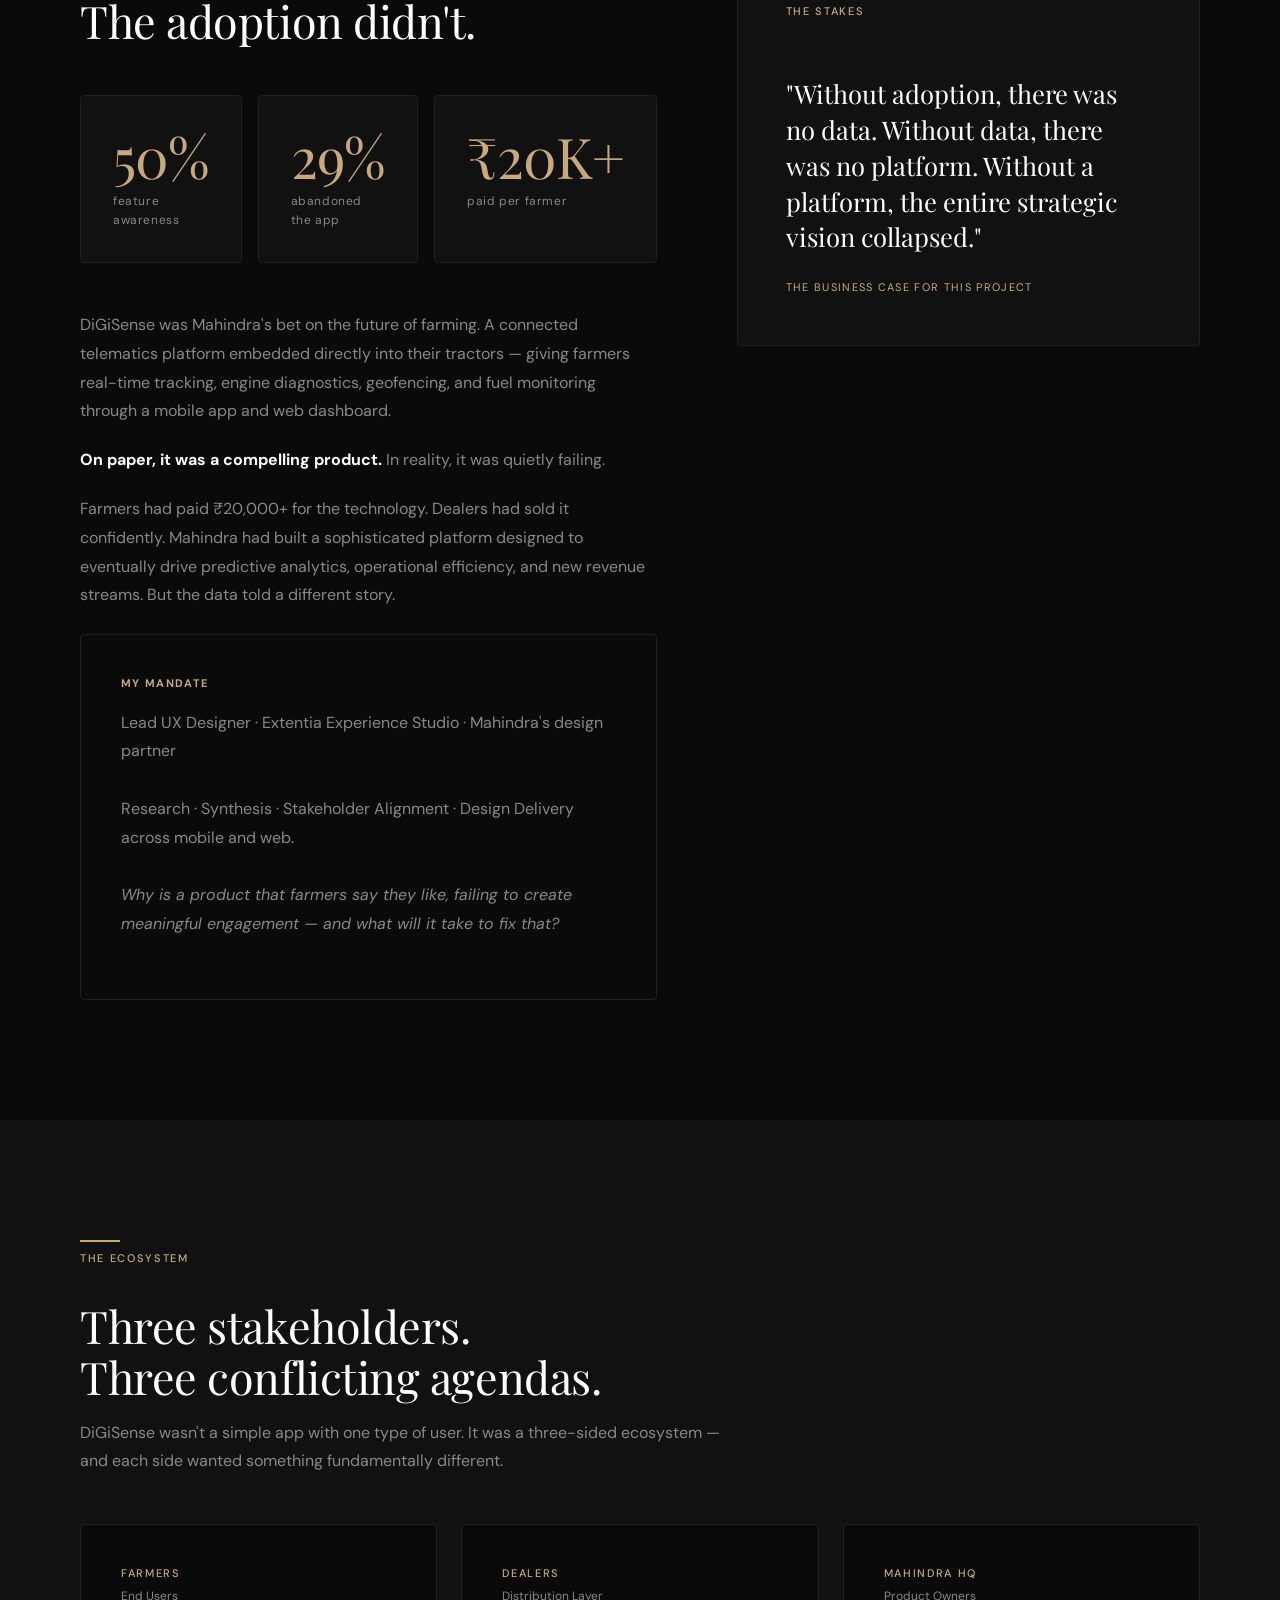
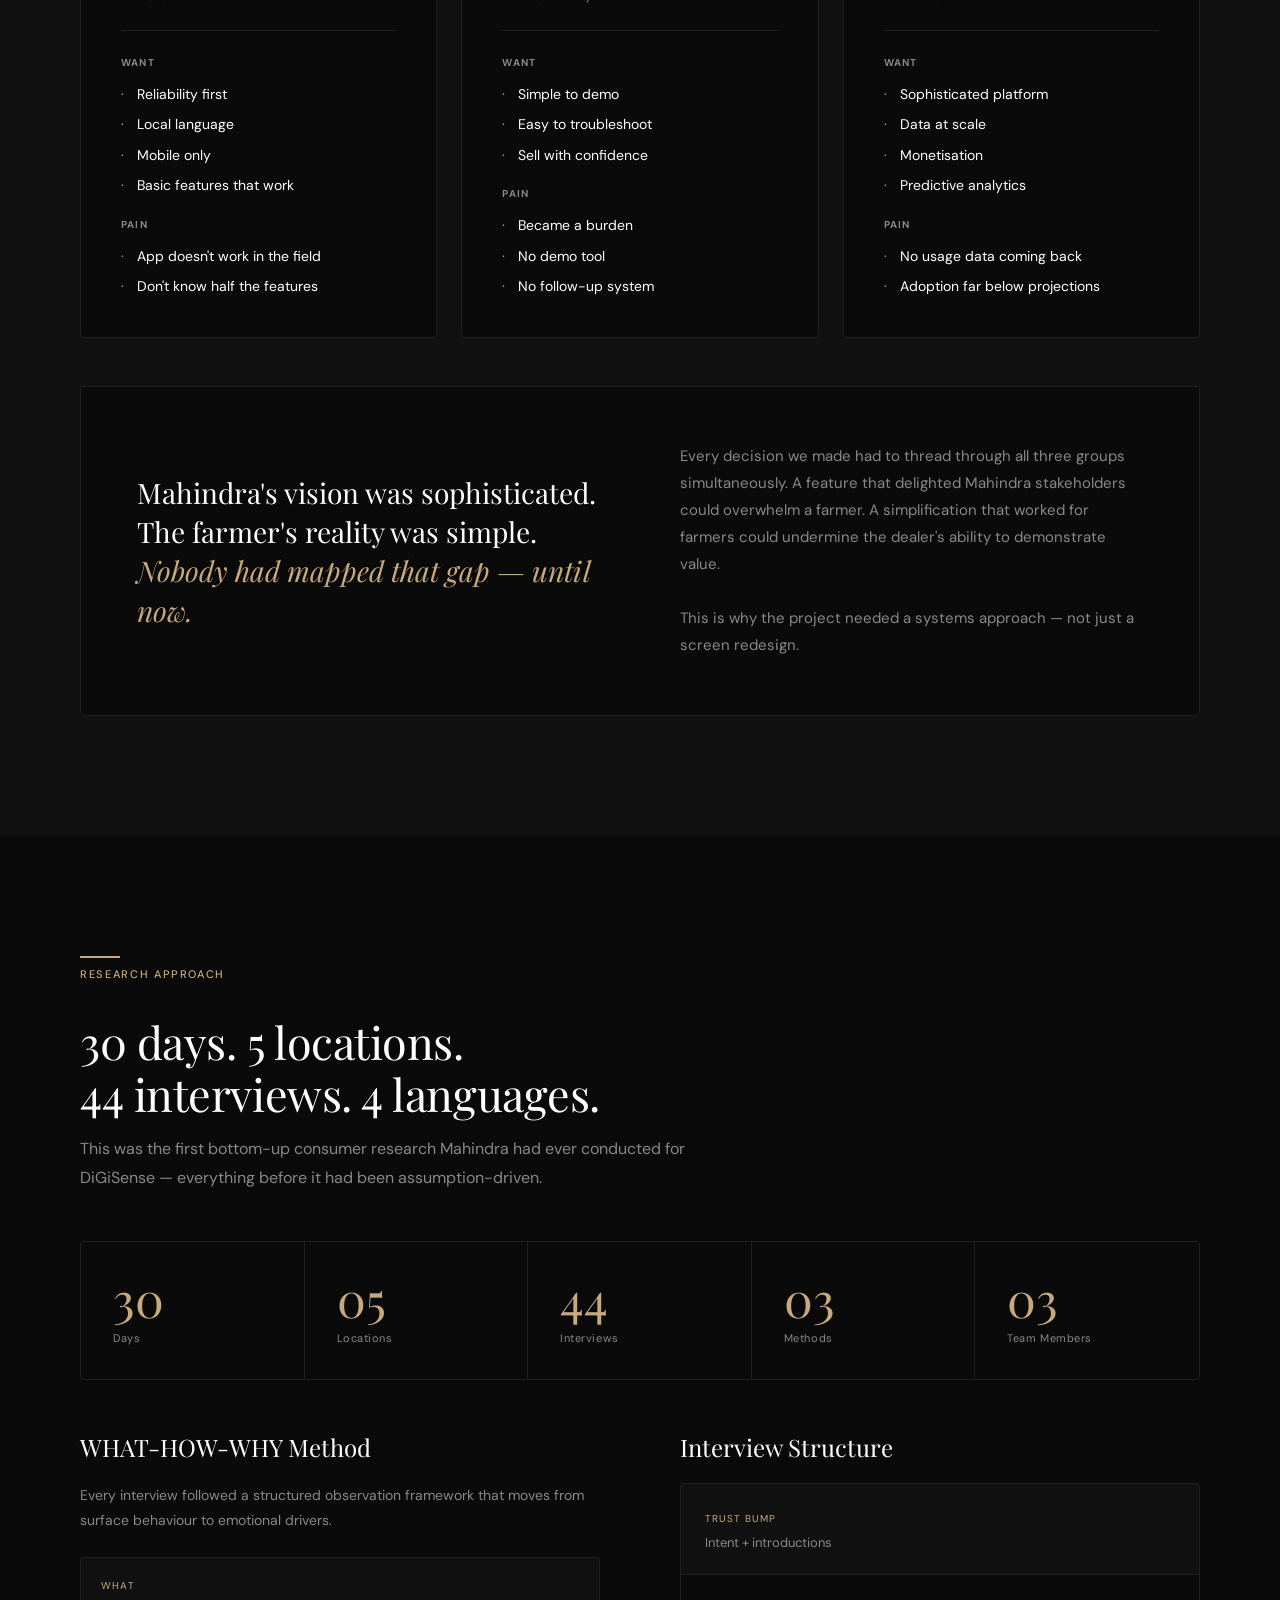
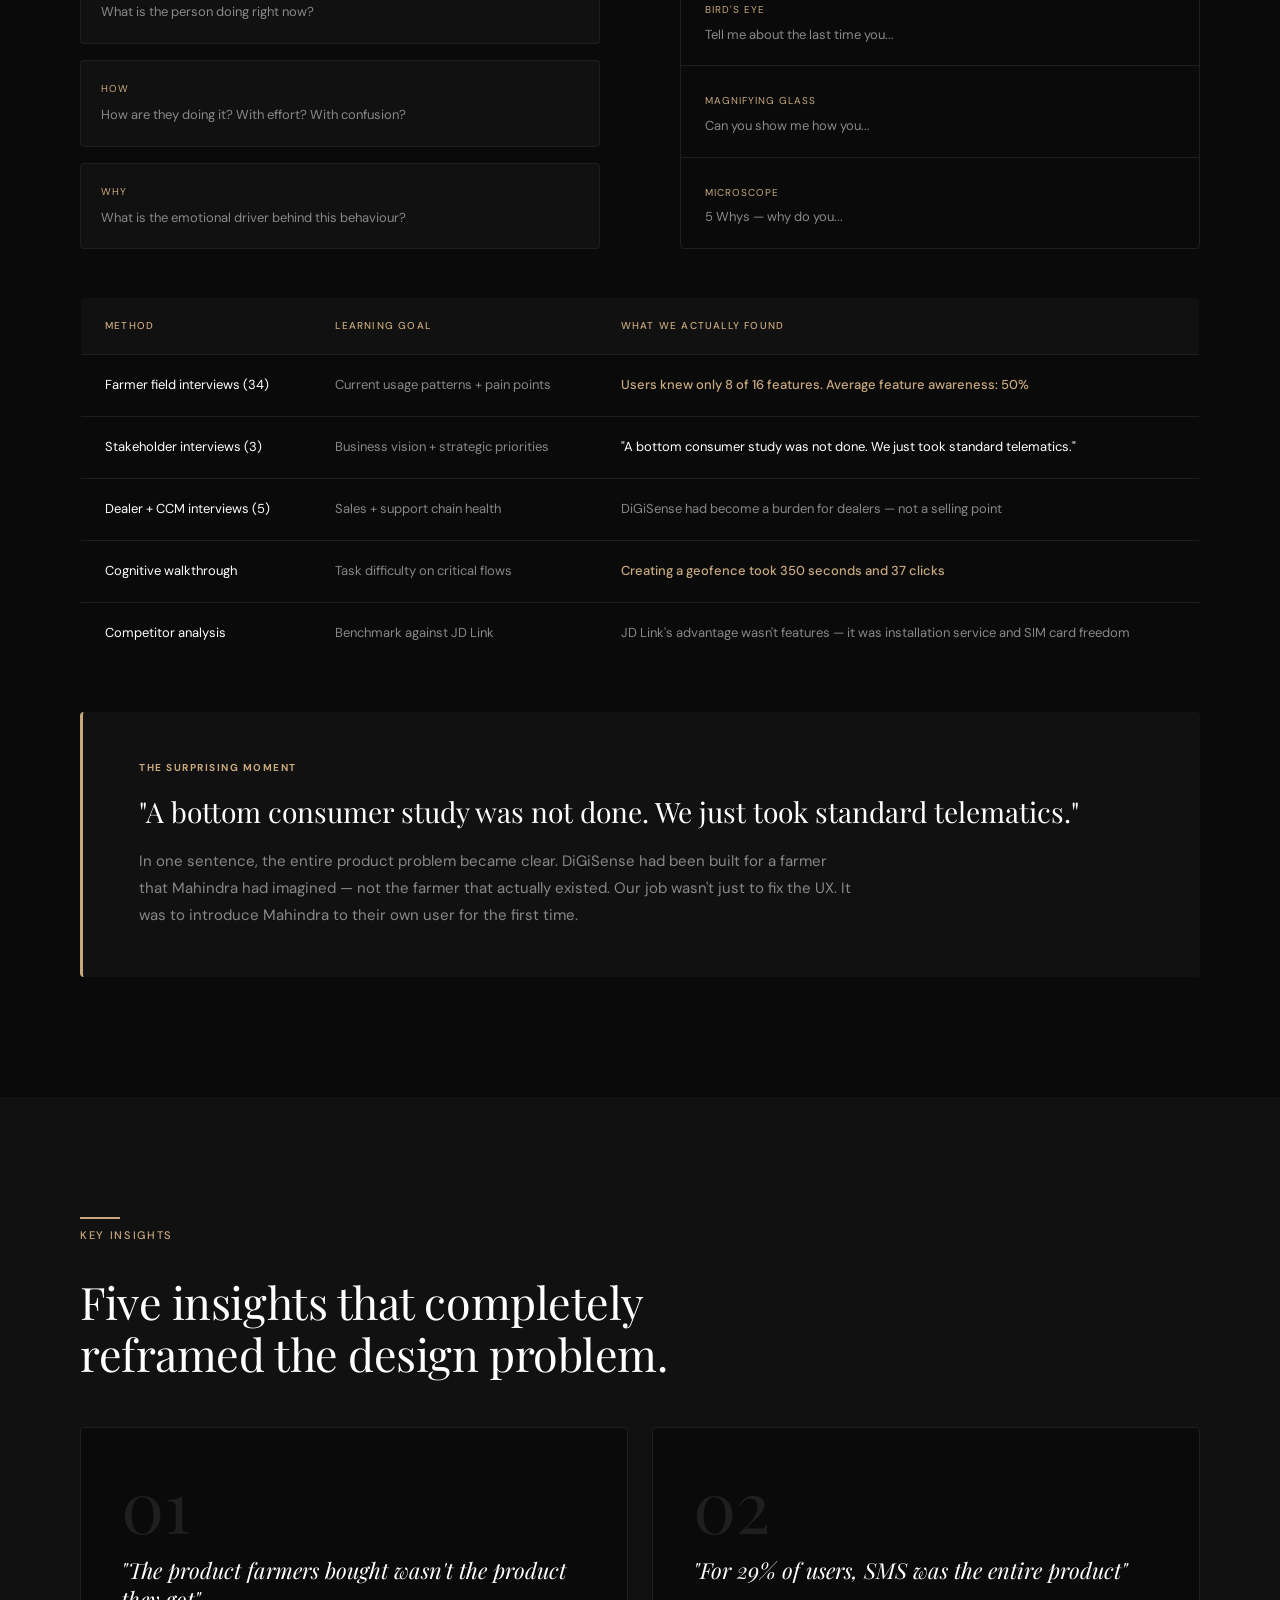
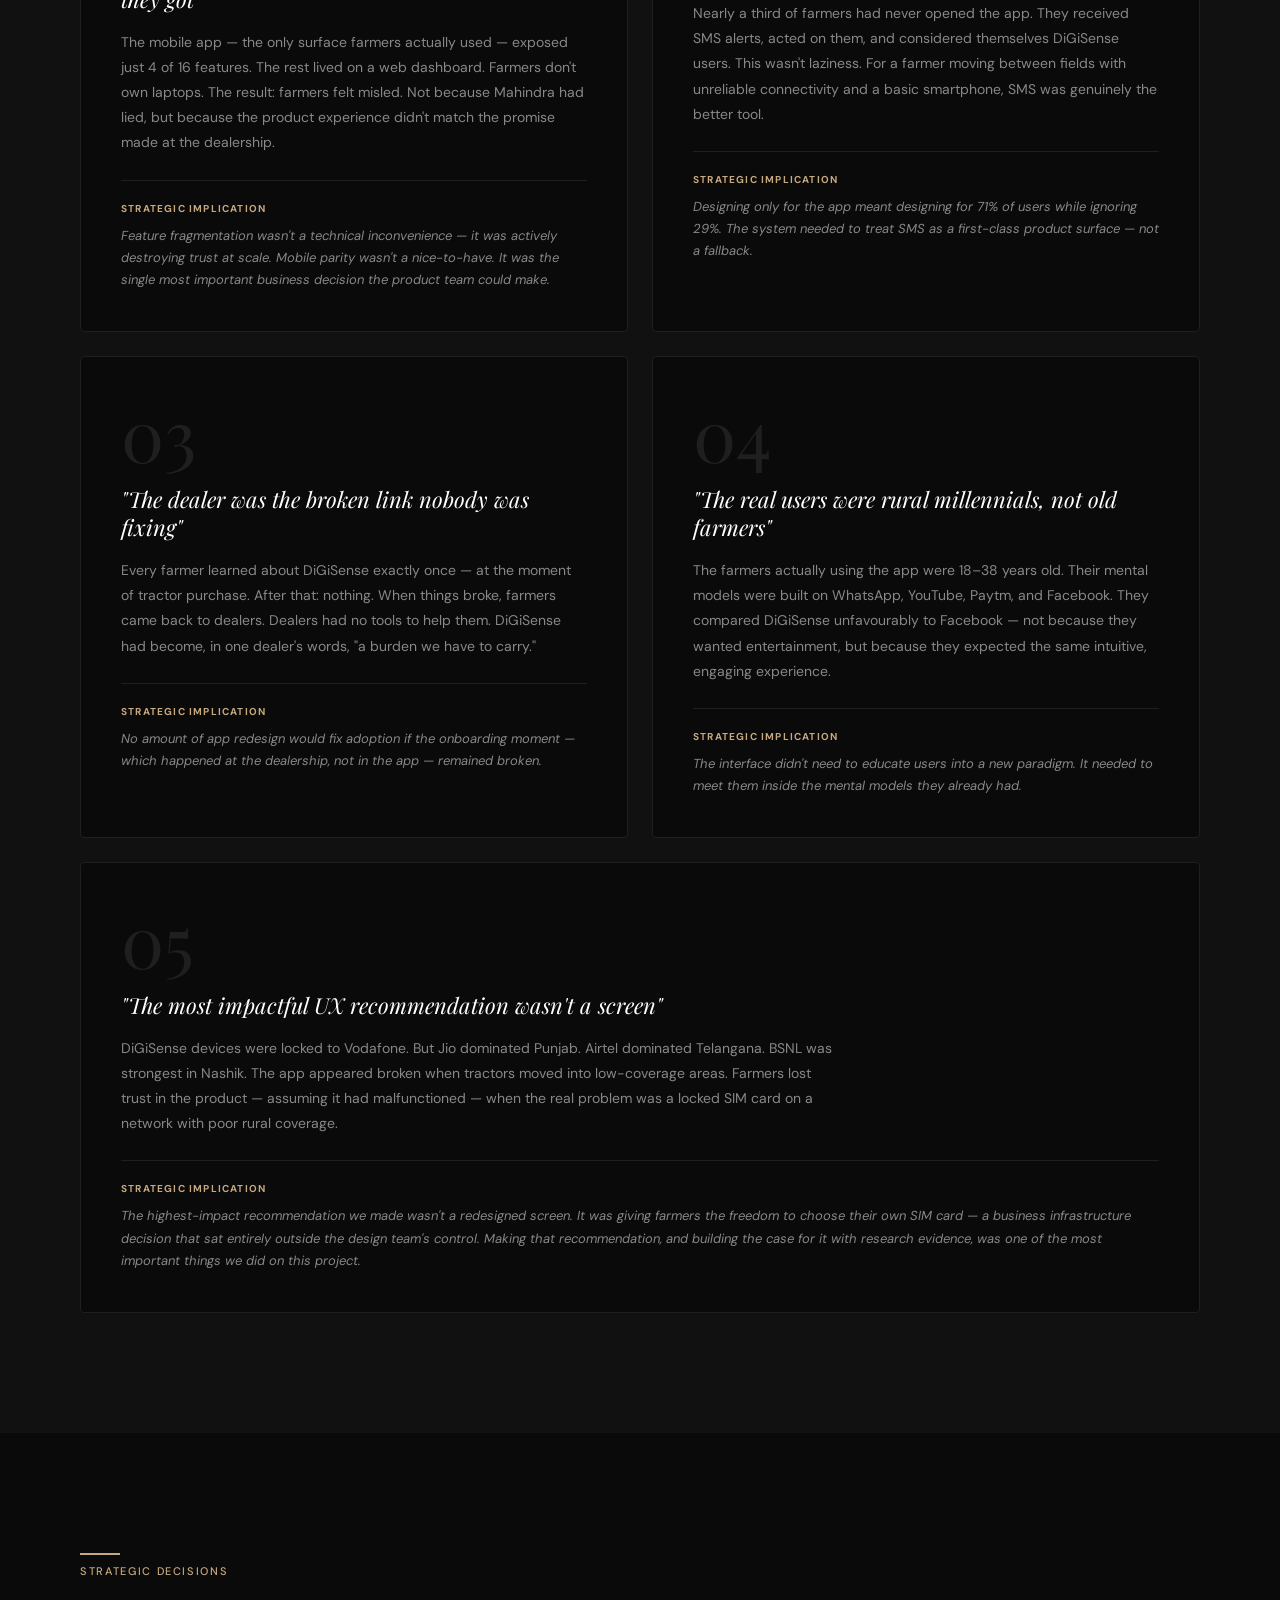
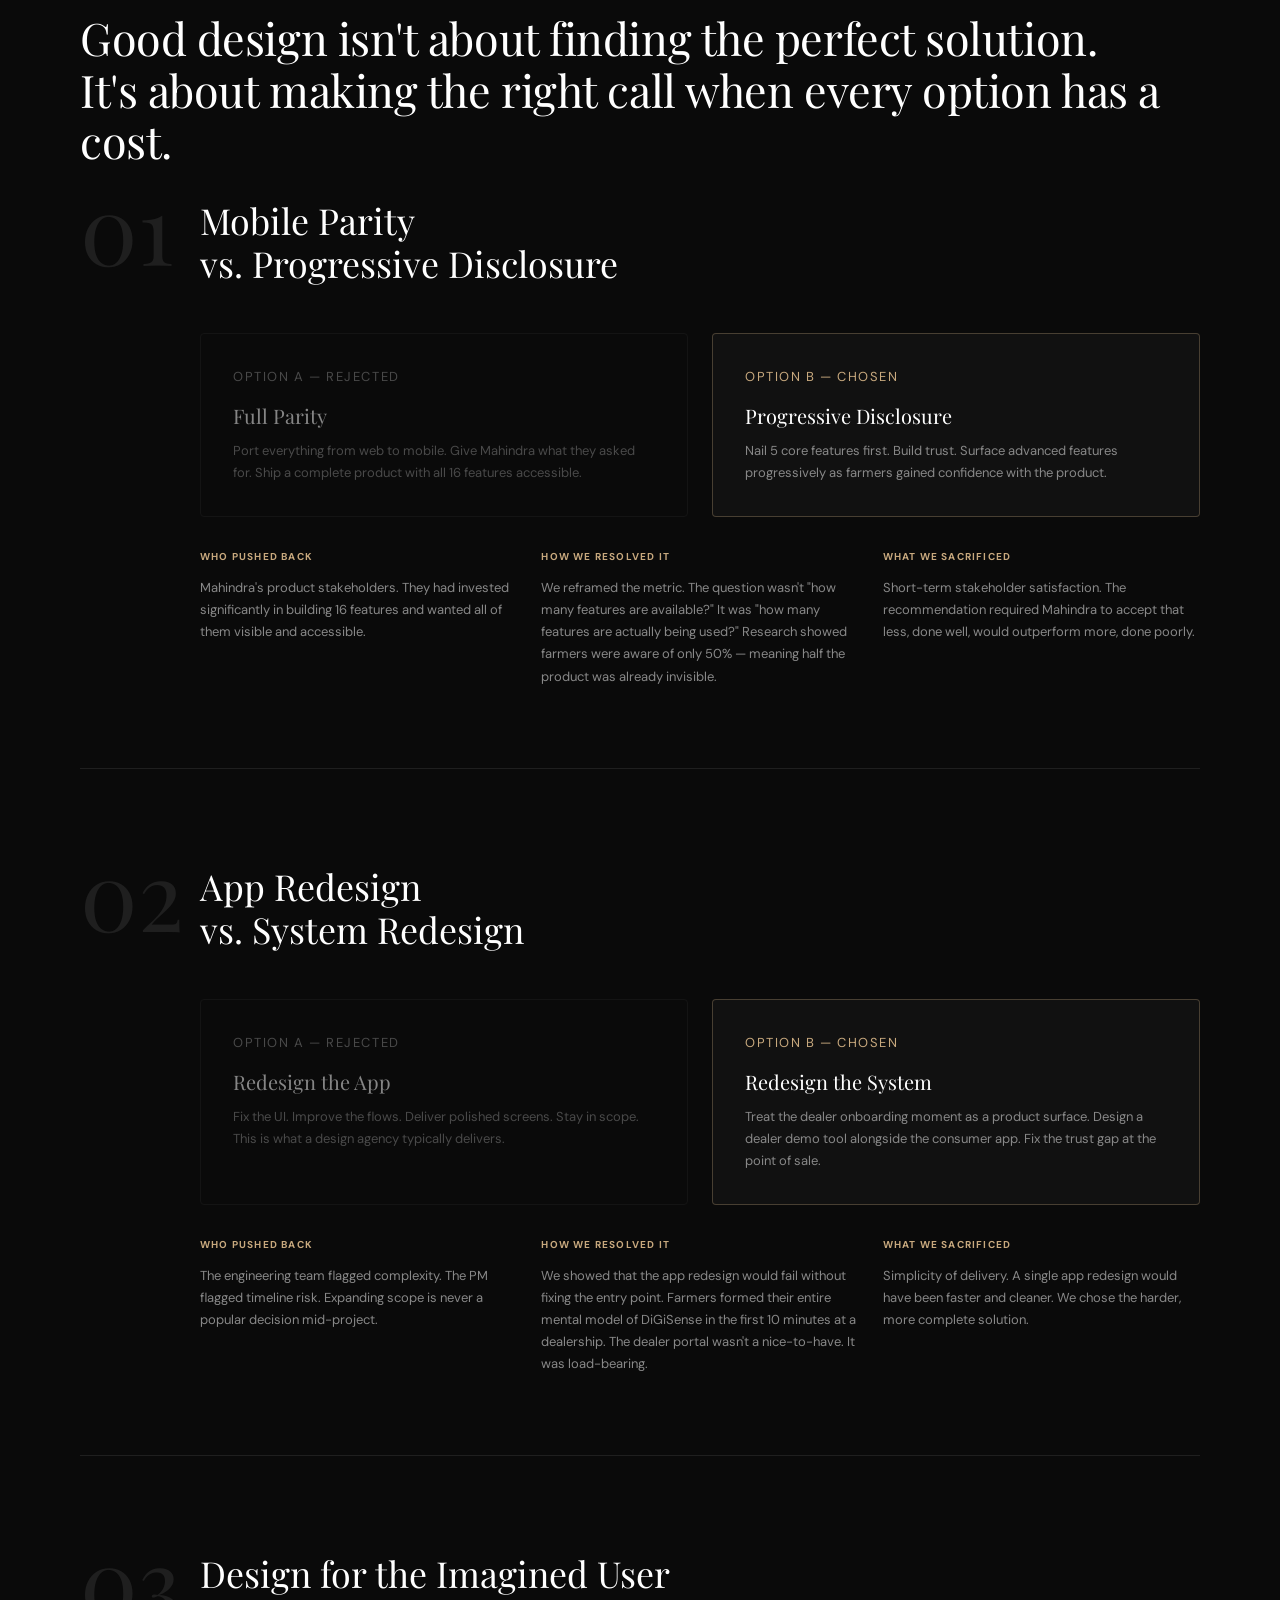
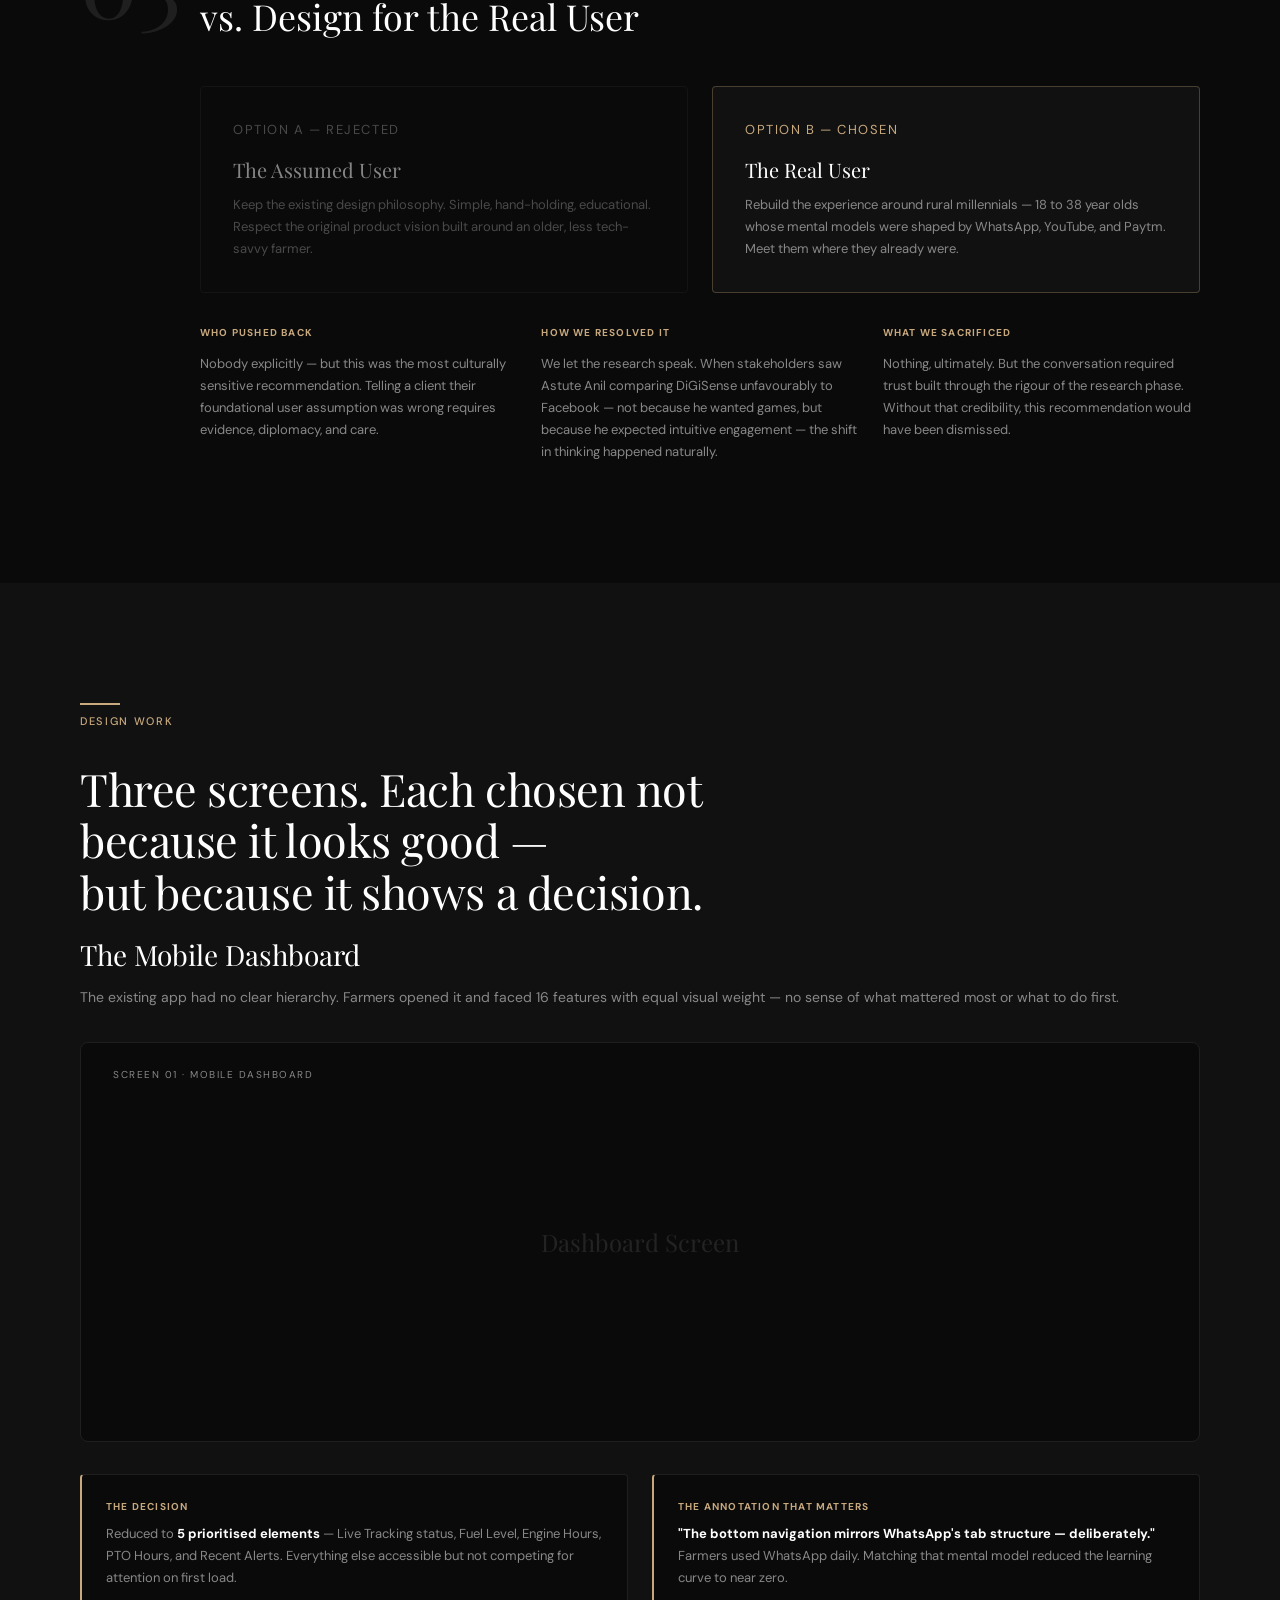
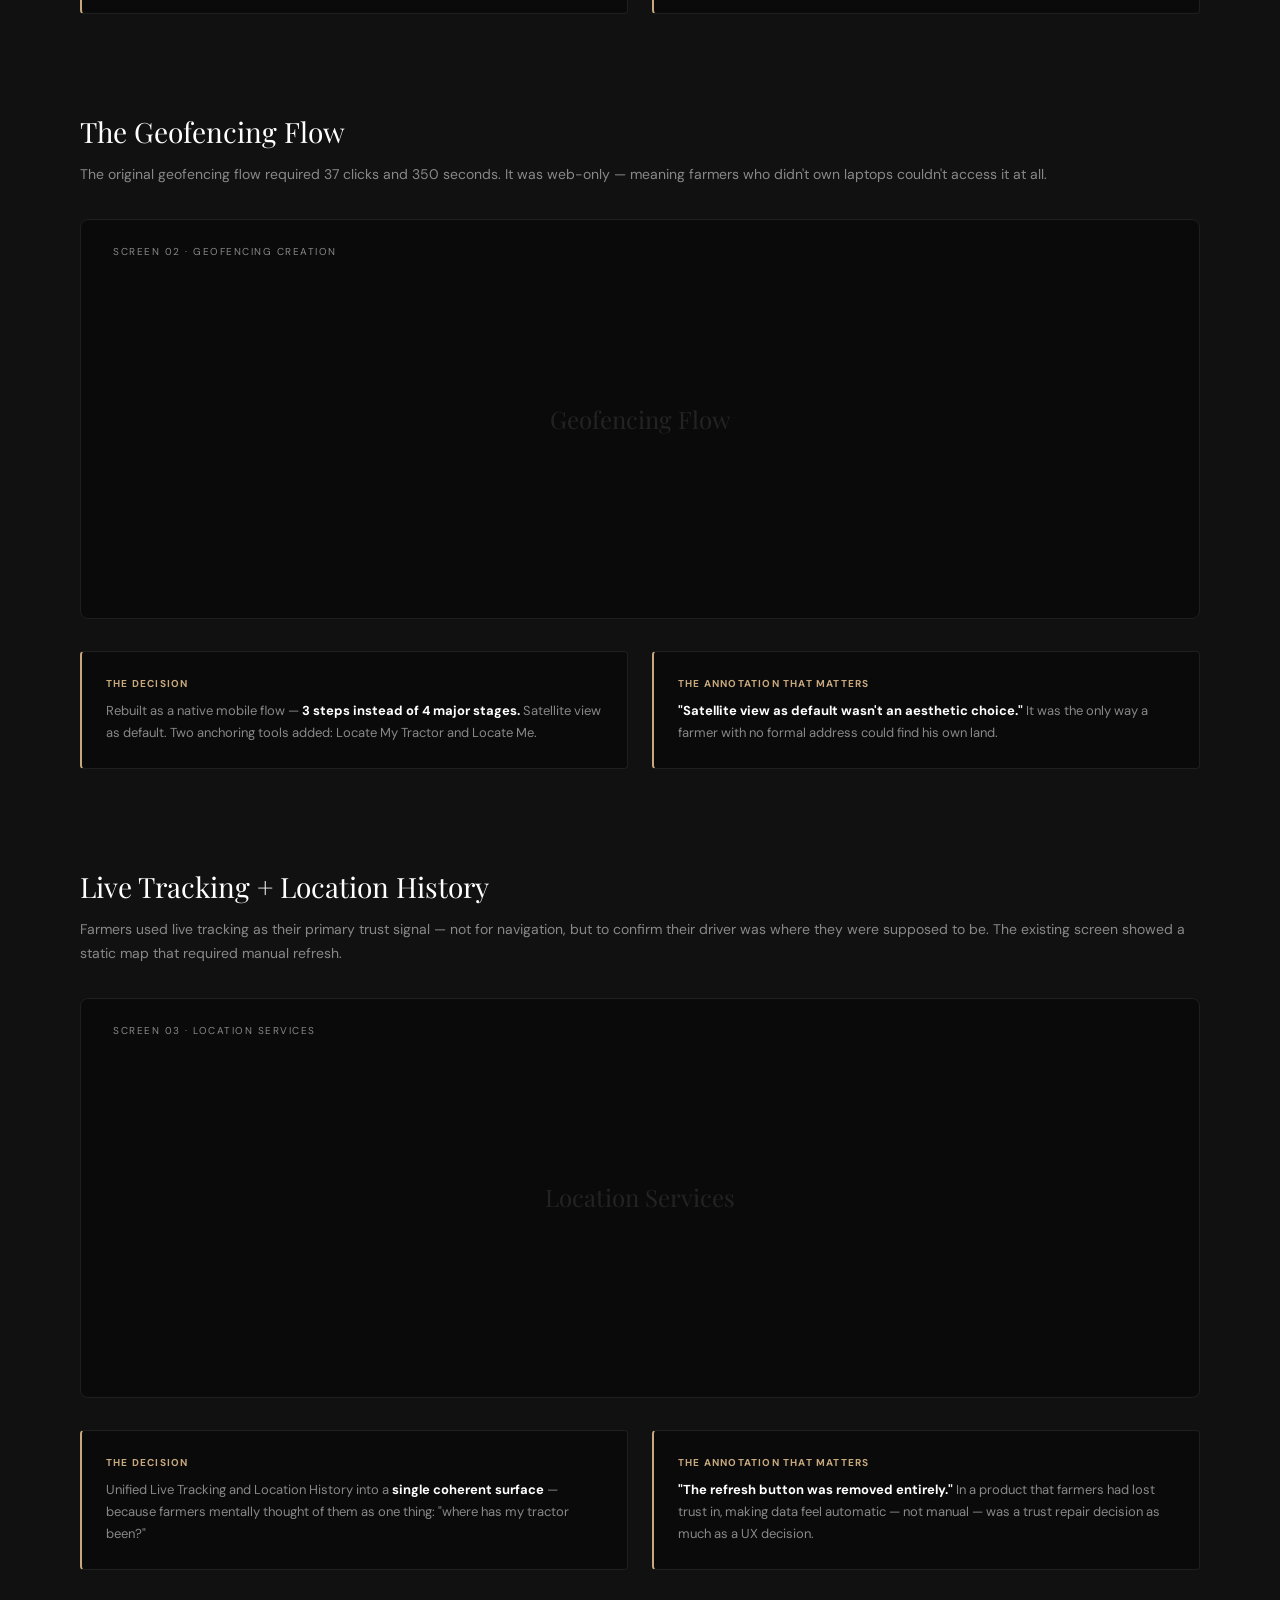
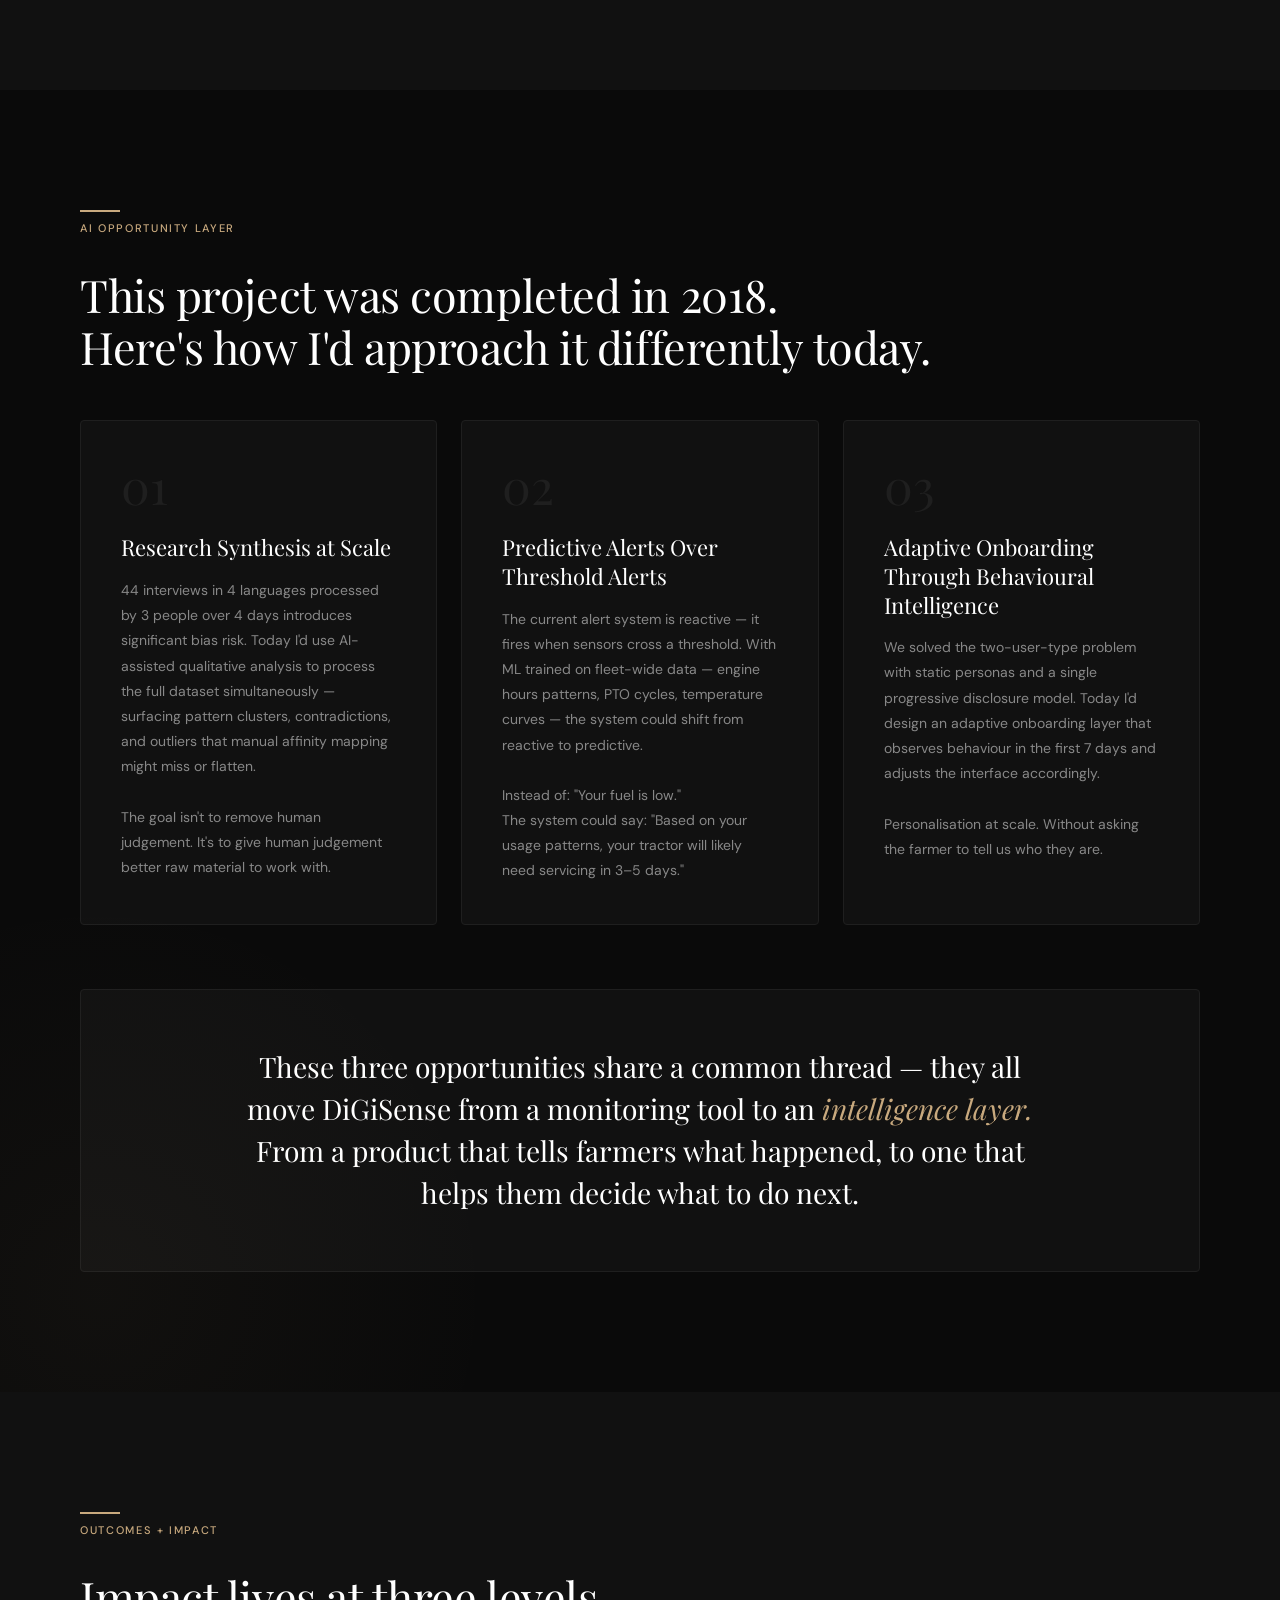
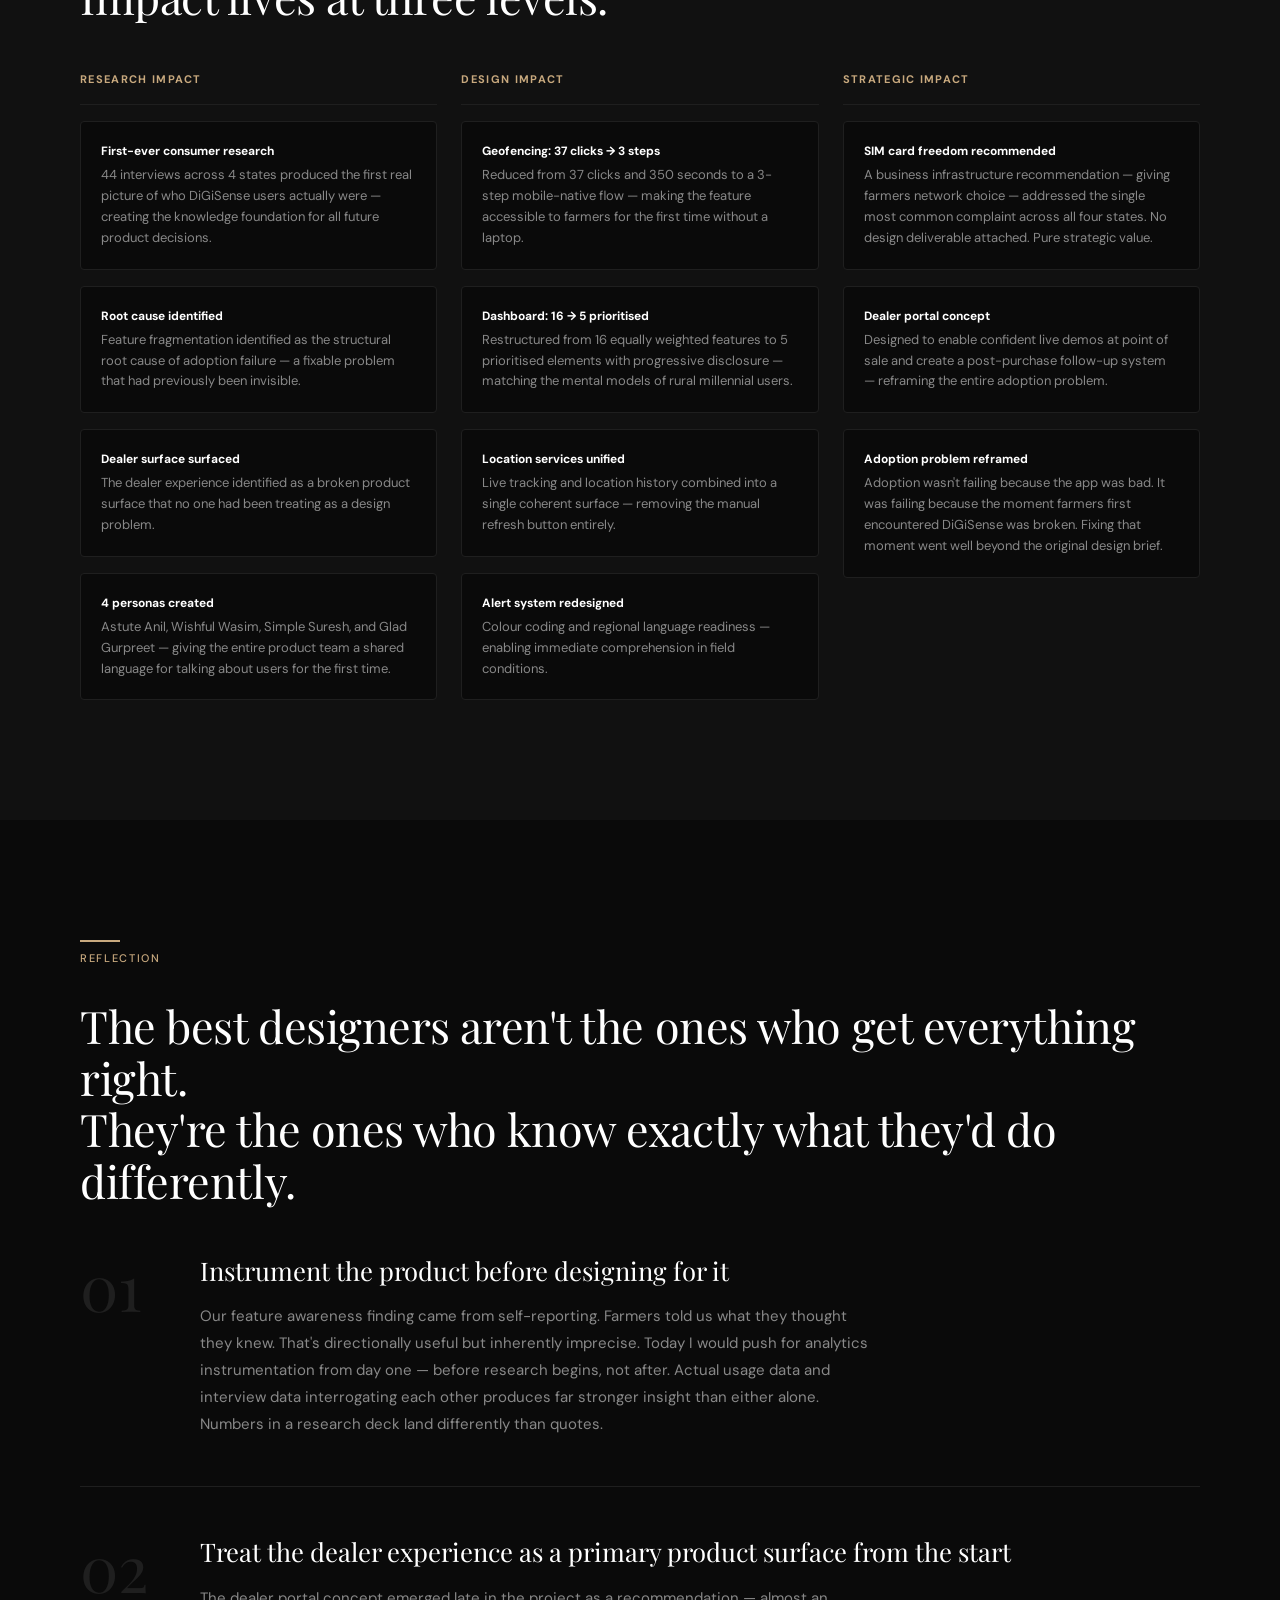
==== commit 2effe75a: "build: design system — Playfair Display font, full light/dark token coverage - Swap Cormorant Garamo" ====
--- a/digisense.html
+++ b/digisense.html
@@ -7,7 +7,7 @@
 <title>Mahindra DiGiSense — Ameya Kulkarni</title>
 <link rel="preconnect" href="https://fonts.googleapis.com">
 <link rel="preconnect" href="https://fonts.gstatic.com" crossorigin>
-<link href="https://fonts.googleapis.com/css2?family=Cormorant+Garamond:ital,wght@0,300;0,400;1,300;1,400&family=DM+Sans:wght@300;400;500&display=swap" rel="stylesheet">
+<link href="https://fonts.googleapis.com/css2?family=Playfair+Display:ital,wght@0,400;0,500;0,600;0,700;1,400;1,500&family=DM+Sans:opsz,wght@9..40,300;9..40,400;9..40,500&display=swap" rel="stylesheet">
 <style>
   :root {
     --bg: #0A0A0A;
@@ -18,7 +18,7 @@
     --accent: #C8A97E;
     --nav-bg: rgba(10,10,10,0.92);
     --overlay-bg: rgba(10,10,10,0.97);
-    --font-display: 'Cormorant Garamond', serif;
+    --font-display: 'Playfair Display', Georgia, serif;
     --font-body: 'DM Sans', sans-serif;
   }
   [data-theme="light"] {
@@ -145,7 +145,7 @@
   .hero-headline {
     font-family: var(--font-display);
     font-size: clamp(52px, 5.5vw, 80px);
-    font-weight: 300;
+    font-weight: 400;
     line-height: 1.05;
     letter-spacing: -0.02em;
     color: var(--text);
@@ -155,7 +155,7 @@
   .hero-subheadline {
     font-family: var(--font-display);
     font-size: clamp(28px, 2.8vw, 40px);
-    font-weight: 300;
+    font-weight: 400;
     font-style: italic;
     color: var(--accent);
     margin-bottom: 48px;
@@ -216,7 +216,7 @@
   .hero-image-placeholder span {
     font-family: var(--font-display);
     font-size: 48px;
-    font-weight: 300;
+    font-weight: 400;
     color: var(--muted);
     letter-spacing: 0.1em;
   }
@@ -278,7 +278,7 @@
   .stat-number {
     font-family: var(--font-display);
     font-size: 56px;
-    font-weight: 300;
+    font-weight: 400;
     color: var(--accent);
     line-height: 1;
     letter-spacing: -0.02em;
@@ -310,7 +310,7 @@
   .pull-quote blockquote {
     font-family: var(--font-display);
     font-size: clamp(20px, 2vw, 28px);
-    font-weight: 300;
+    font-weight: 400;
     line-height: 1.4;
     color: var(--text);
   }
@@ -348,7 +348,7 @@
   .body-copy h2 {
     font-family: var(--font-display);
     font-size: clamp(36px, 3.5vw, 52px);
-    font-weight: 300;
+    font-weight: 400;
     line-height: 1.15;
     letter-spacing: -0.01em;
     margin-bottom: 32px;
@@ -451,7 +451,7 @@
   .tension-block h3 {
     font-family: var(--font-display);
     font-size: clamp(24px, 2.2vw, 32px);
-    font-weight: 300;
+    font-weight: 400;
     line-height: 1.4;
     color: var(--text);
   }
@@ -496,7 +496,7 @@
   .research-stat-number {
     font-family: var(--font-display);
     font-size: 48px;
-    font-weight: 300;
+    font-weight: 400;
     color: var(--accent);
     line-height: 1;
   }
@@ -572,7 +572,7 @@
   .surprise-callout blockquote {
     font-family: var(--font-display);
     font-size: clamp(22px, 2.2vw, 30px);
-    font-weight: 300;
+    font-weight: 400;
     color: var(--text);
     line-height: 1.4;
     margin-bottom: 16px;
@@ -614,7 +614,7 @@
   .insight-number {
     font-family: var(--font-display);
     font-size: 72px;
-    font-weight: 300;
+    font-weight: 400;
     color: var(--border);
     line-height: 1;
     margin-bottom: 16px;
@@ -623,7 +623,7 @@
   .insight-title {
     font-family: var(--font-display);
     font-size: 22px;
-    font-weight: 300;
+    font-weight: 400;
     font-style: italic;
     color: var(--text);
     margin-bottom: 16px;
@@ -686,7 +686,7 @@
   .decision-num {
     font-family: var(--font-display);
     font-size: 96px;
-    font-weight: 300;
+    font-weight: 400;
     color: var(--border);
     line-height: 0.9;
   }
@@ -694,7 +694,7 @@
   .decision-title {
     font-family: var(--font-display);
     font-size: clamp(28px, 2.8vw, 40px);
-    font-weight: 300;
+    font-weight: 400;
     line-height: 1.2;
     color: var(--text);
     padding-top: 16px;
@@ -737,7 +737,7 @@
   .option-card h4 {
     font-family: var(--font-display);
     font-size: 20px;
-    font-weight: 300;
+    font-weight: 400;
     color: var(--text);
     margin-bottom: 8px;
   }
@@ -854,7 +854,7 @@
   .screen-title {
     font-family: var(--font-display);
     font-size: 28px;
-    font-weight: 300;
+    font-weight: 400;
     color: var(--text);
     margin-bottom: 8px;
   }
@@ -905,7 +905,7 @@
   .ai-card-num {
     font-family: var(--font-display);
     font-size: 48px;
-    font-weight: 300;
+    font-weight: 400;
     color: var(--border);
     line-height: 1;
     margin-bottom: 24px;
@@ -914,7 +914,7 @@
   .ai-card h3 {
     font-family: var(--font-display);
     font-size: 22px;
-    font-weight: 300;
+    font-weight: 400;
     color: var(--text);
     margin-bottom: 16px;
     line-height: 1.3;
@@ -938,7 +938,7 @@
   .ai-big-picture p {
     font-family: var(--font-display);
     font-size: clamp(22px, 2.2vw, 30px);
-    font-weight: 300;
+    font-weight: 400;
     line-height: 1.5;
     color: var(--text);
     max-width: 800px;
@@ -1022,7 +1022,7 @@
   .reflection-num {
     font-family: var(--font-display);
     font-size: 64px;
-    font-weight: 300;
+    font-weight: 400;
     color: var(--border);
     line-height: 1;
   }
@@ -1030,7 +1030,7 @@
   .reflection-content h3 {
     font-family: var(--font-display);
     font-size: clamp(20px, 2vw, 26px);
-    font-weight: 300;
+    font-weight: 400;
     color: var(--text);
     margin-bottom: 16px;
     line-height: 1.3;
@@ -1061,7 +1061,7 @@
   .next-case h2 {
     font-family: var(--font-display);
     font-size: clamp(40px, 4vw, 64px);
-    font-weight: 300;
+    font-weight: 400;
     color: var(--text);
     margin-bottom: 48px;
     line-height: 1.1;
@@ -1378,7 +1378,7 @@
     <div class="section-label reveal">
       <span>The Ecosystem</span>
     </div>
-    <h2 class="reveal" style="font-family: var(--font-display); font-size: clamp(36px,3.5vw,52px); font-weight:300; line-height:1.15; letter-spacing:-0.01em; margin-bottom:16px;">Three stakeholders.<br>Three conflicting agendas.</h2>
+    <h2 class="reveal" style="font-family: var(--font-display); font-size: clamp(36px,3.5vw,52px); font-weight:400; line-height:1.15; letter-spacing:-0.01em; margin-bottom:16px;">Three stakeholders.<br>Three conflicting agendas.</h2>
     <p class="reveal" style="font-size:16px; color:var(--muted); max-width:640px; line-height:1.8; margin-bottom:0;">DiGiSense wasn't a simple app with one type of user. It was a three-sided ecosystem — and each side wanted something fundamentally different.</p>
 
     <div class="stakeholder-grid reveal">
@@ -1451,7 +1451,7 @@
     <div class="section-label reveal">
       <span>Research Approach</span>
     </div>
-    <h2 class="reveal" style="font-family:var(--font-display); font-size:clamp(36px,3.5vw,52px); font-weight:300; line-height:1.15; letter-spacing:-0.01em; margin-bottom:16px;">30 days. 5 locations.<br>44 interviews. 4 languages.</h2>
+    <h2 class="reveal" style="font-family:var(--font-display); font-size:clamp(36px,3.5vw,52px); font-weight:400; line-height:1.15; letter-spacing:-0.01em; margin-bottom:16px;">30 days. 5 locations.<br>44 interviews. 4 languages.</h2>
     <p class="reveal" style="font-size:16px; color:var(--muted); max-width:640px; line-height:1.8;">This was the first bottom-up consumer research Mahindra had ever conducted for DiGiSense — everything before it had been assumption-driven.</p>
 
     <div class="research-stats reveal">
@@ -1479,7 +1479,7 @@
 
     <div class="two-col reveal" style="margin-bottom:48px;">
       <div>
-        <h3 style="font-family:var(--font-display); font-size:24px; font-weight:300; color:var(--text); margin-bottom:16px;">WHAT-HOW-WHY Method</h3>
+        <h3 style="font-family:var(--font-display); font-size:24px; font-weight:400; color:var(--text); margin-bottom:16px;">WHAT-HOW-WHY Method</h3>
         <p style="font-size:14px; color:var(--muted); line-height:1.8; margin-bottom:24px;">Every interview followed a structured observation framework that moves from surface behaviour to emotional drivers.</p>
         <div style="display:flex; flex-direction:column; gap:16px;">
           <div style="padding:20px; background:var(--surface); border-radius:4px; border:1px solid var(--border);">
@@ -1497,7 +1497,7 @@
         </div>
       </div>
       <div>
-        <h3 style="font-family:var(--font-display); font-size:24px; font-weight:300; color:var(--text); margin-bottom:16px;">Interview Structure</h3>
+        <h3 style="font-family:var(--font-display); font-size:24px; font-weight:400; color:var(--text); margin-bottom:16px;">Interview Structure</h3>
         <div style="display:flex; flex-direction:column; gap:0;">
           <div style="padding:20px 24px; border:1px solid var(--border); border-bottom:none; border-radius:4px 4px 0 0; background:var(--surface);">
             <span style="font-size:10px; letter-spacing:0.1em; color:var(--accent); text-transform:uppercase;">Trust Bump</span>
@@ -1570,7 +1570,7 @@
     <div class="section-label reveal">
       <span>Key Insights</span>
     </div>
-    <h2 class="reveal" style="font-family:var(--font-display); font-size:clamp(36px,3.5vw,52px); font-weight:300; line-height:1.15; letter-spacing:-0.01em; margin-bottom:16px;">Five insights that completely<br>reframed the design problem.</h2>
+    <h2 class="reveal" style="font-family:var(--font-display); font-size:clamp(36px,3.5vw,52px); font-weight:400; line-height:1.15; letter-spacing:-0.01em; margin-bottom:16px;">Five insights that completely<br>reframed the design problem.</h2>
 
     <div class="insights-grid">
       <div class="insight-card reveal">
@@ -1632,7 +1632,7 @@
     <div class="section-label reveal">
       <span>Strategic Decisions</span>
     </div>
-    <h2 class="reveal" style="font-family:var(--font-display); font-size:clamp(36px,3.5vw,52px); font-weight:300; line-height:1.15; letter-spacing:-0.01em; margin-bottom:16px;">Good design isn't about finding the perfect solution.<br>It's about making the right call when every option has a cost.</h2>
+    <h2 class="reveal" style="font-family:var(--font-display); font-size:clamp(36px,3.5vw,52px); font-weight:400; line-height:1.15; letter-spacing:-0.01em; margin-bottom:16px;">Good design isn't about finding the perfect solution.<br>It's about making the right call when every option has a cost.</h2>
 
     <!-- Decision 1 -->
     <div class="decision-block">
@@ -1744,7 +1744,7 @@
     <div class="section-label reveal">
       <span>Design Work</span>
     </div>
-    <h2 class="reveal" style="font-family:var(--font-display); font-size:clamp(36px,3.5vw,52px); font-weight:300; line-height:1.15; letter-spacing:-0.01em; margin-bottom:16px;">Three screens. Each chosen not<br>because it looks good —<br>but because it shows a decision.</h2>
+    <h2 class="reveal" style="font-family:var(--font-display); font-size:clamp(36px,3.5vw,52px); font-weight:400; line-height:1.15; letter-spacing:-0.01em; margin-bottom:16px;">Three screens. Each chosen not<br>because it looks good —<br>but because it shows a decision.</h2>
 
     <!-- Screen 1 -->
     <div class="screen-section">
@@ -1820,7 +1820,7 @@
     <div class="section-label reveal">
       <span>AI Opportunity Layer</span>
     </div>
-    <h2 class="reveal" style="font-family:var(--font-display); font-size:clamp(36px,3.5vw,52px); font-weight:300; line-height:1.15; letter-spacing:-0.01em; margin-bottom:16px;">This project was completed in 2018.<br>Here's how I'd approach it differently today.</h2>
+    <h2 class="reveal" style="font-family:var(--font-display); font-size:clamp(36px,3.5vw,52px); font-weight:400; line-height:1.15; letter-spacing:-0.01em; margin-bottom:16px;">This project was completed in 2018.<br>Here's how I'd approach it differently today.</h2>
 
     <div class="ai-opportunities">
       <div class="ai-card reveal">
@@ -1852,7 +1852,7 @@
     <div class="section-label reveal">
       <span>Outcomes + Impact</span>
     </div>
-    <h2 class="reveal" style="font-family:var(--font-display); font-size:clamp(36px,3.5vw,52px); font-weight:300; line-height:1.15; letter-spacing:-0.01em; margin-bottom:16px;">Impact lives at three levels.</h2>
+    <h2 class="reveal" style="font-family:var(--font-display); font-size:clamp(36px,3.5vw,52px); font-weight:400; line-height:1.15; letter-spacing:-0.01em; margin-bottom:16px;">Impact lives at three levels.</h2>
 
     <div class="outcomes-grid">
       <div class="outcome-column reveal">
@@ -1926,7 +1926,7 @@
     <div class="section-label reveal">
       <span>Reflection</span>
     </div>
-    <h2 class="reveal" style="font-family:var(--font-display); font-size:clamp(36px,3.5vw,52px); font-weight:300; line-height:1.15; letter-spacing:-0.01em; margin-bottom:16px;">The best designers aren't the ones who get everything right.<br>They're the ones who know exactly what they'd do differently.</h2>
+    <h2 class="reveal" style="font-family:var(--font-display); font-size:clamp(36px,3.5vw,52px); font-weight:400; line-height:1.15; letter-spacing:-0.01em; margin-bottom:16px;">The best designers aren't the ones who get everything right.<br>They're the ones who know exactly what they'd do differently.</h2>
 
     <div class="reflection-items">
       <div class="reflection-item">
